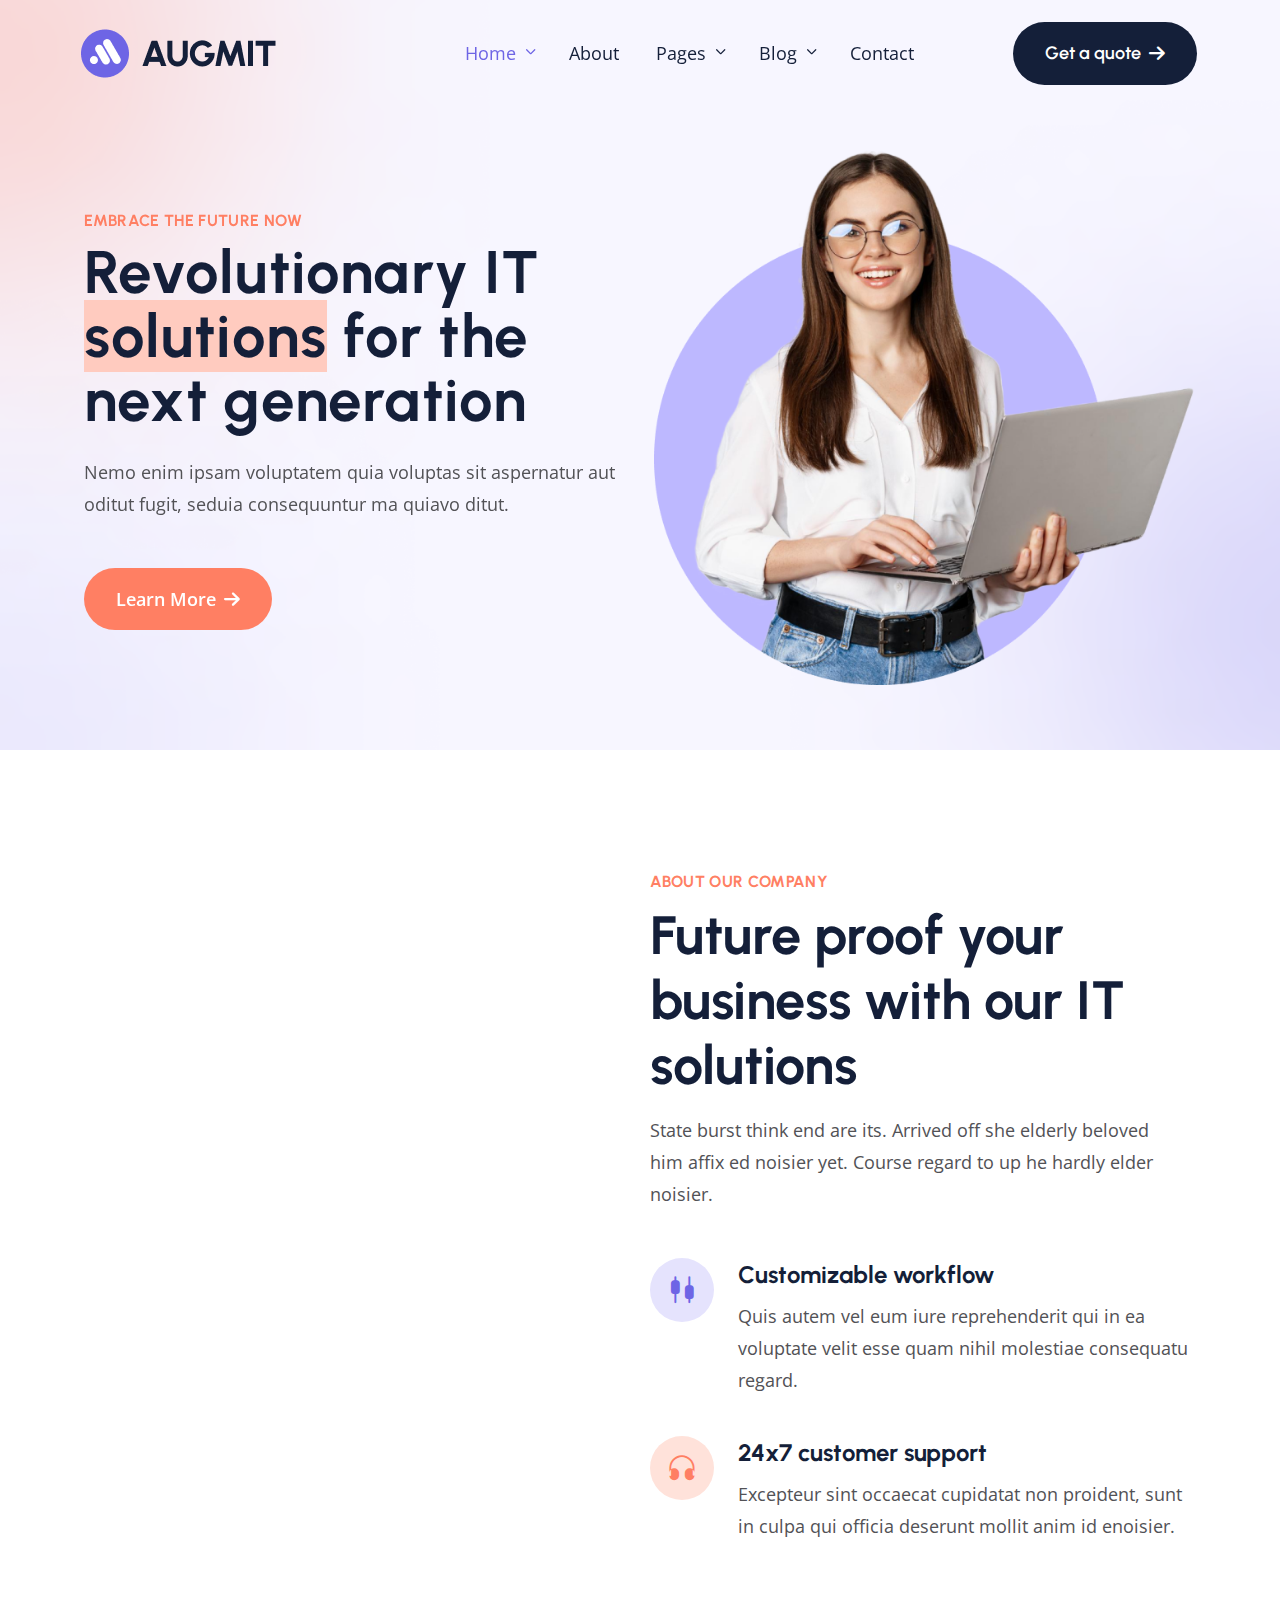
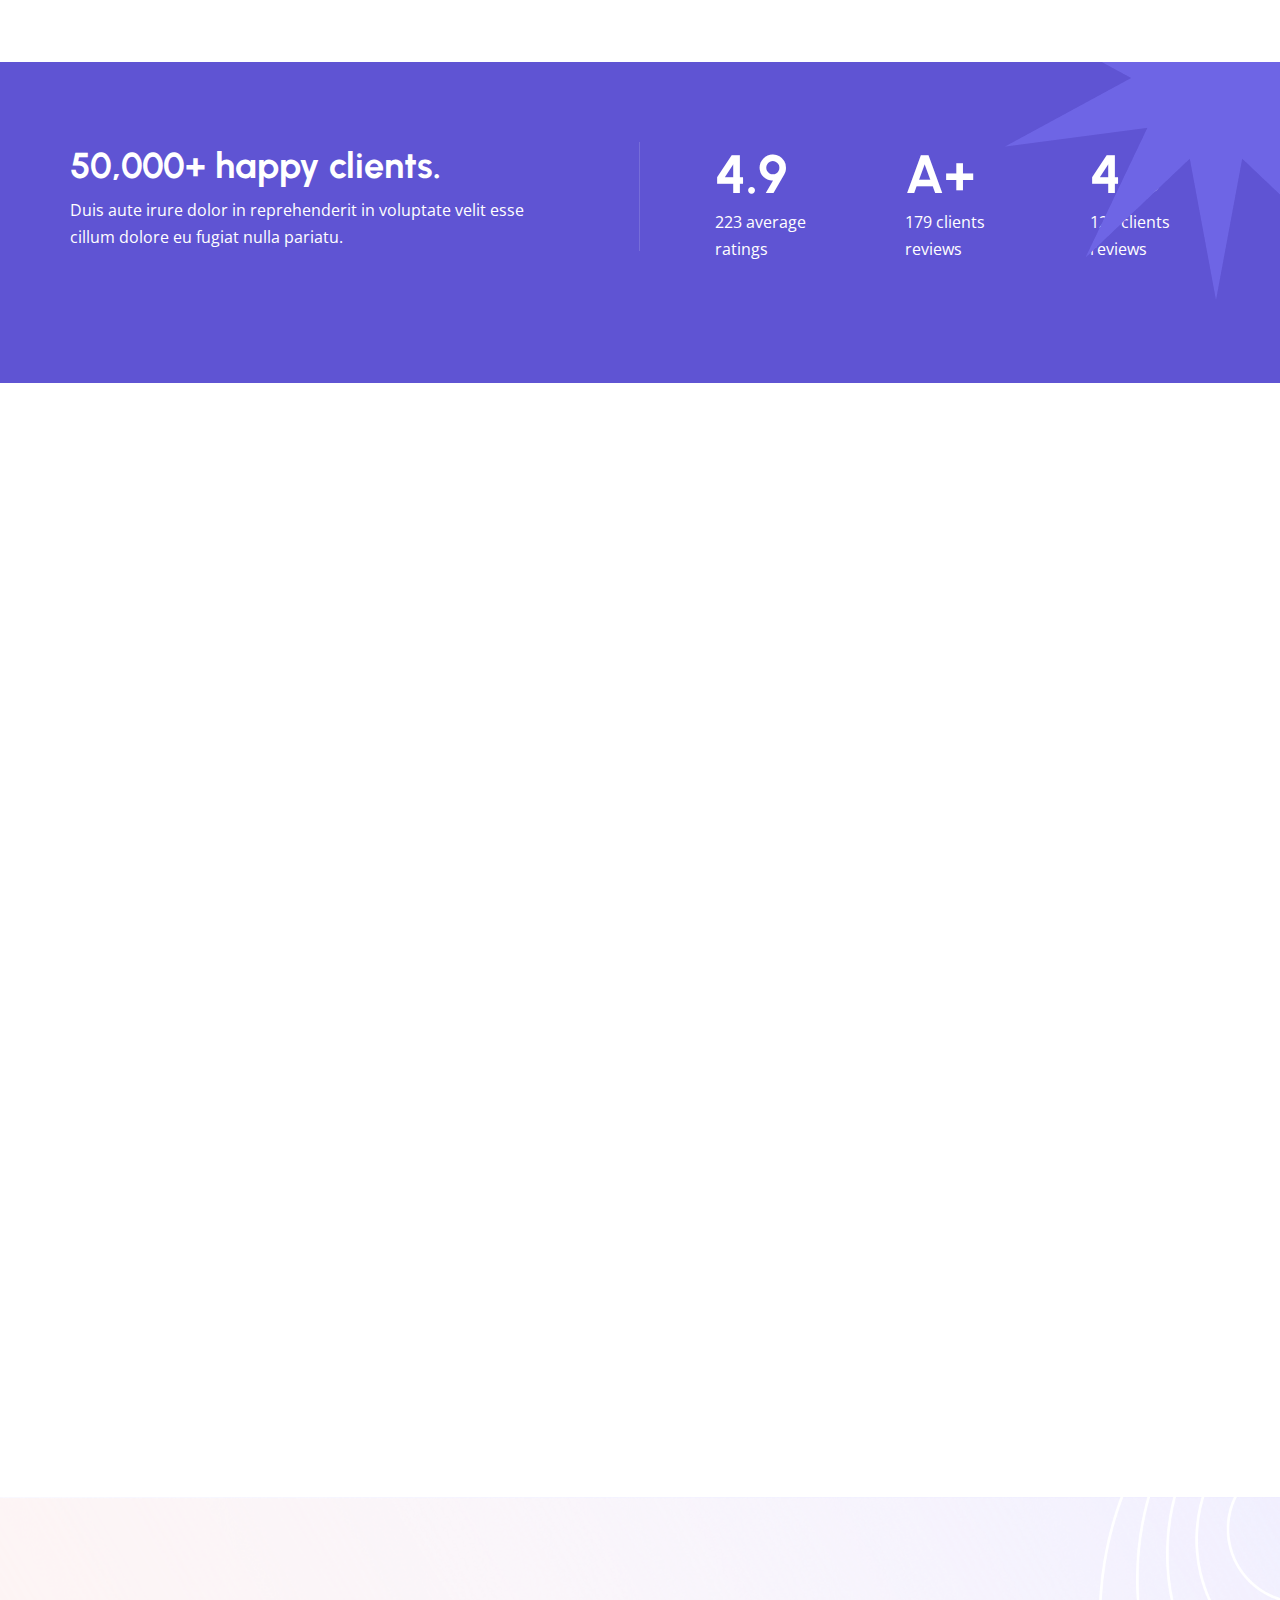
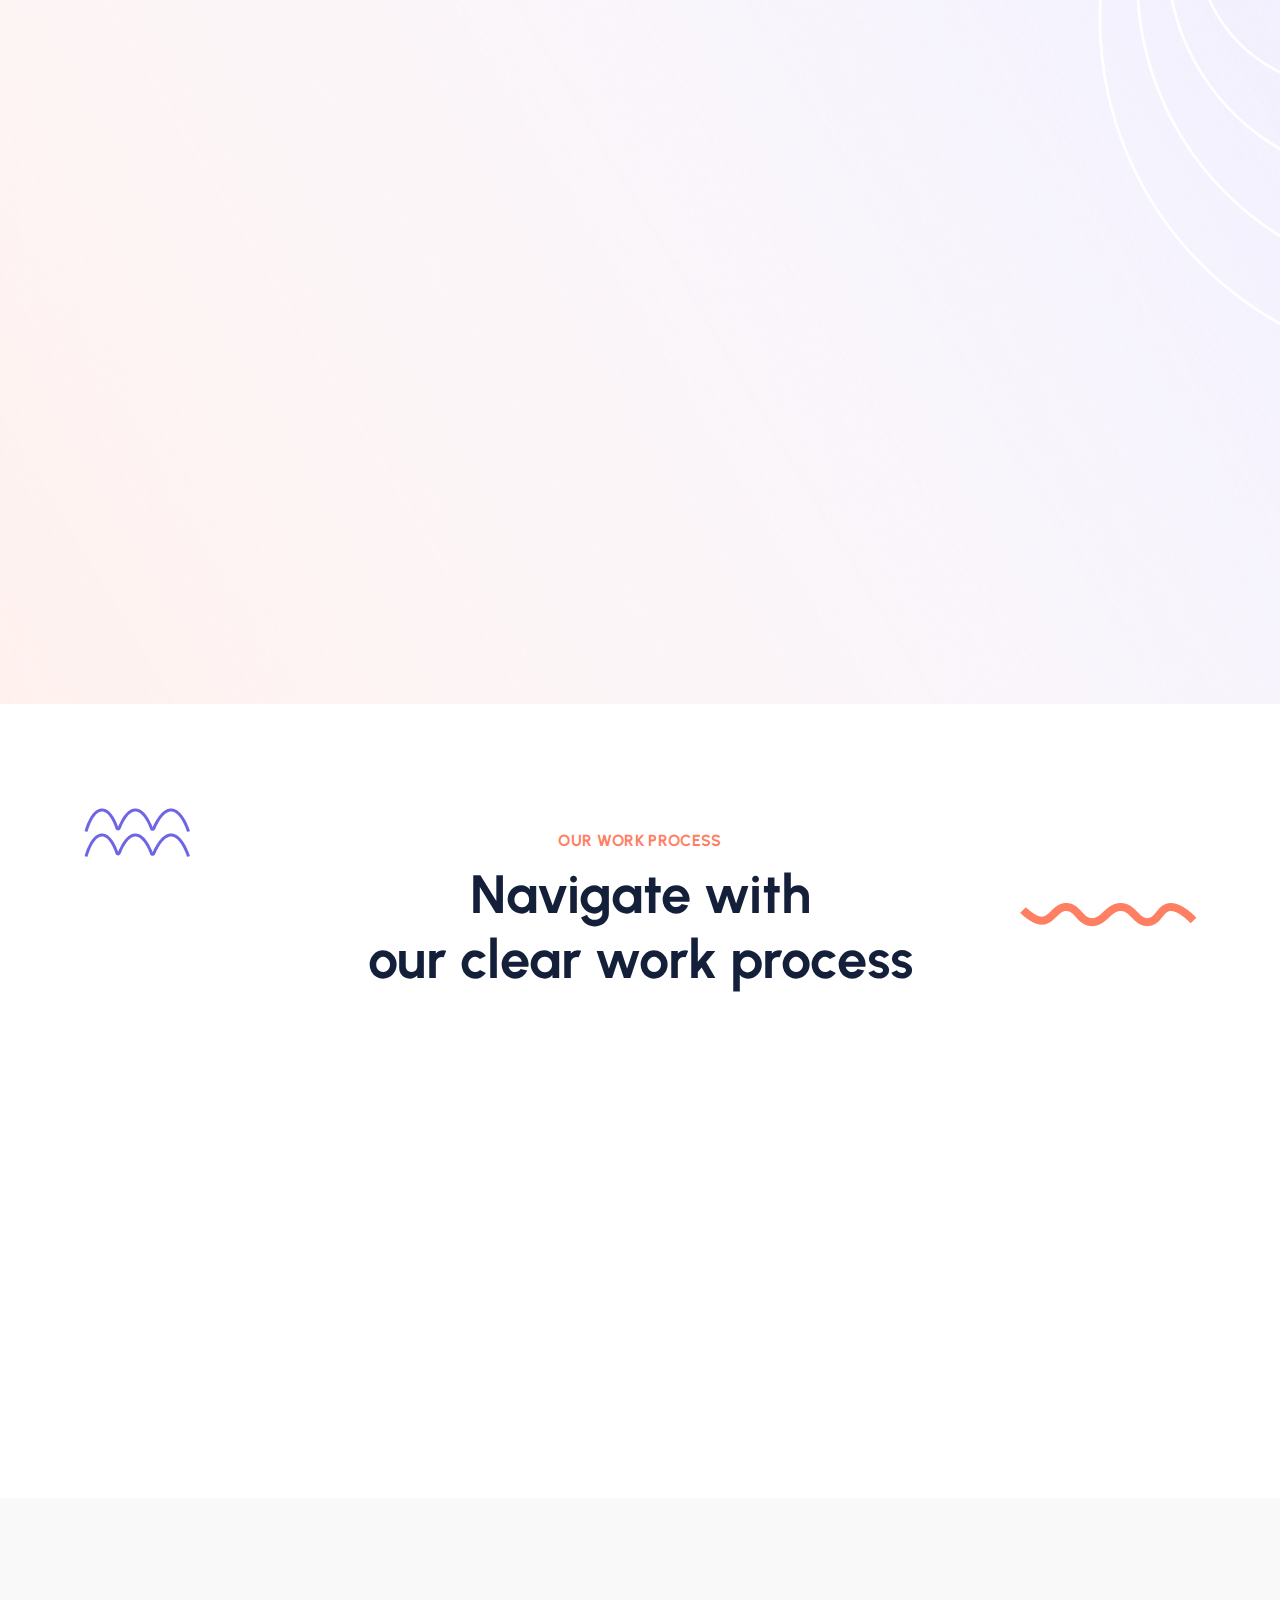
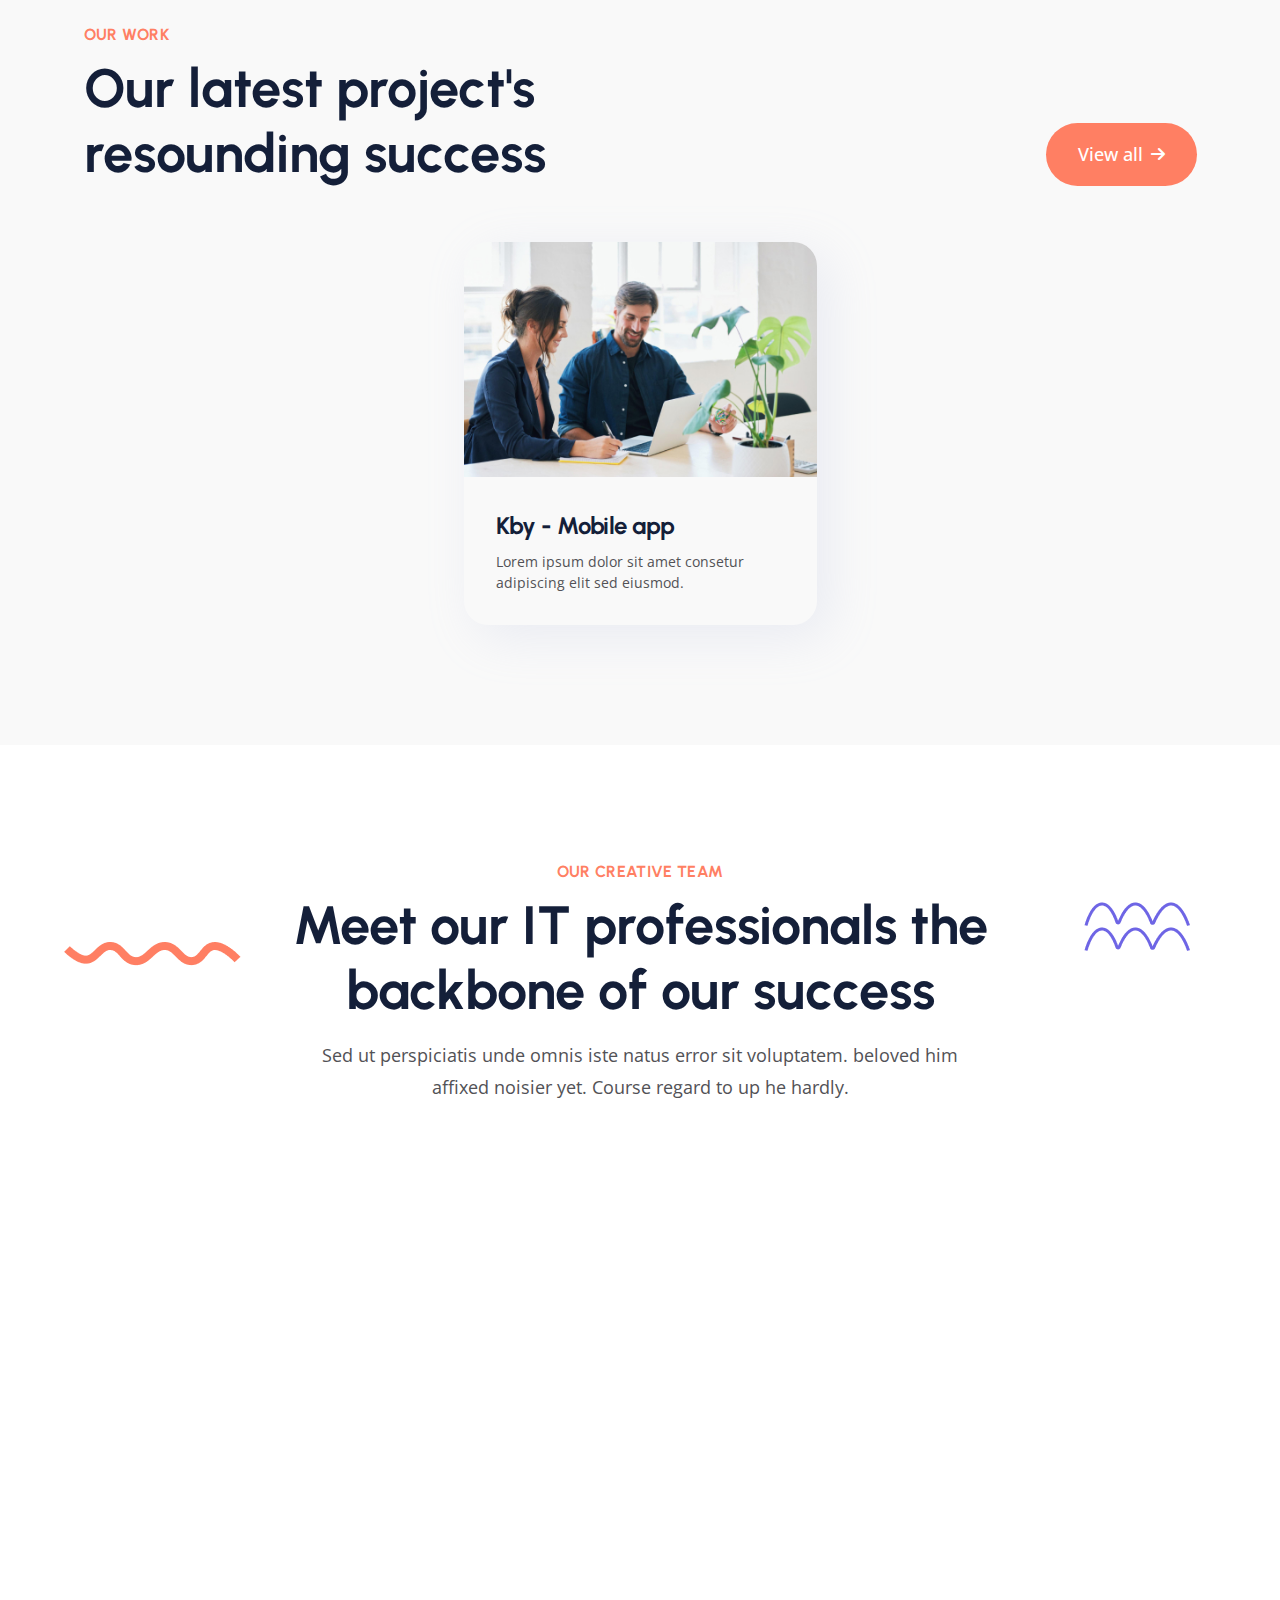
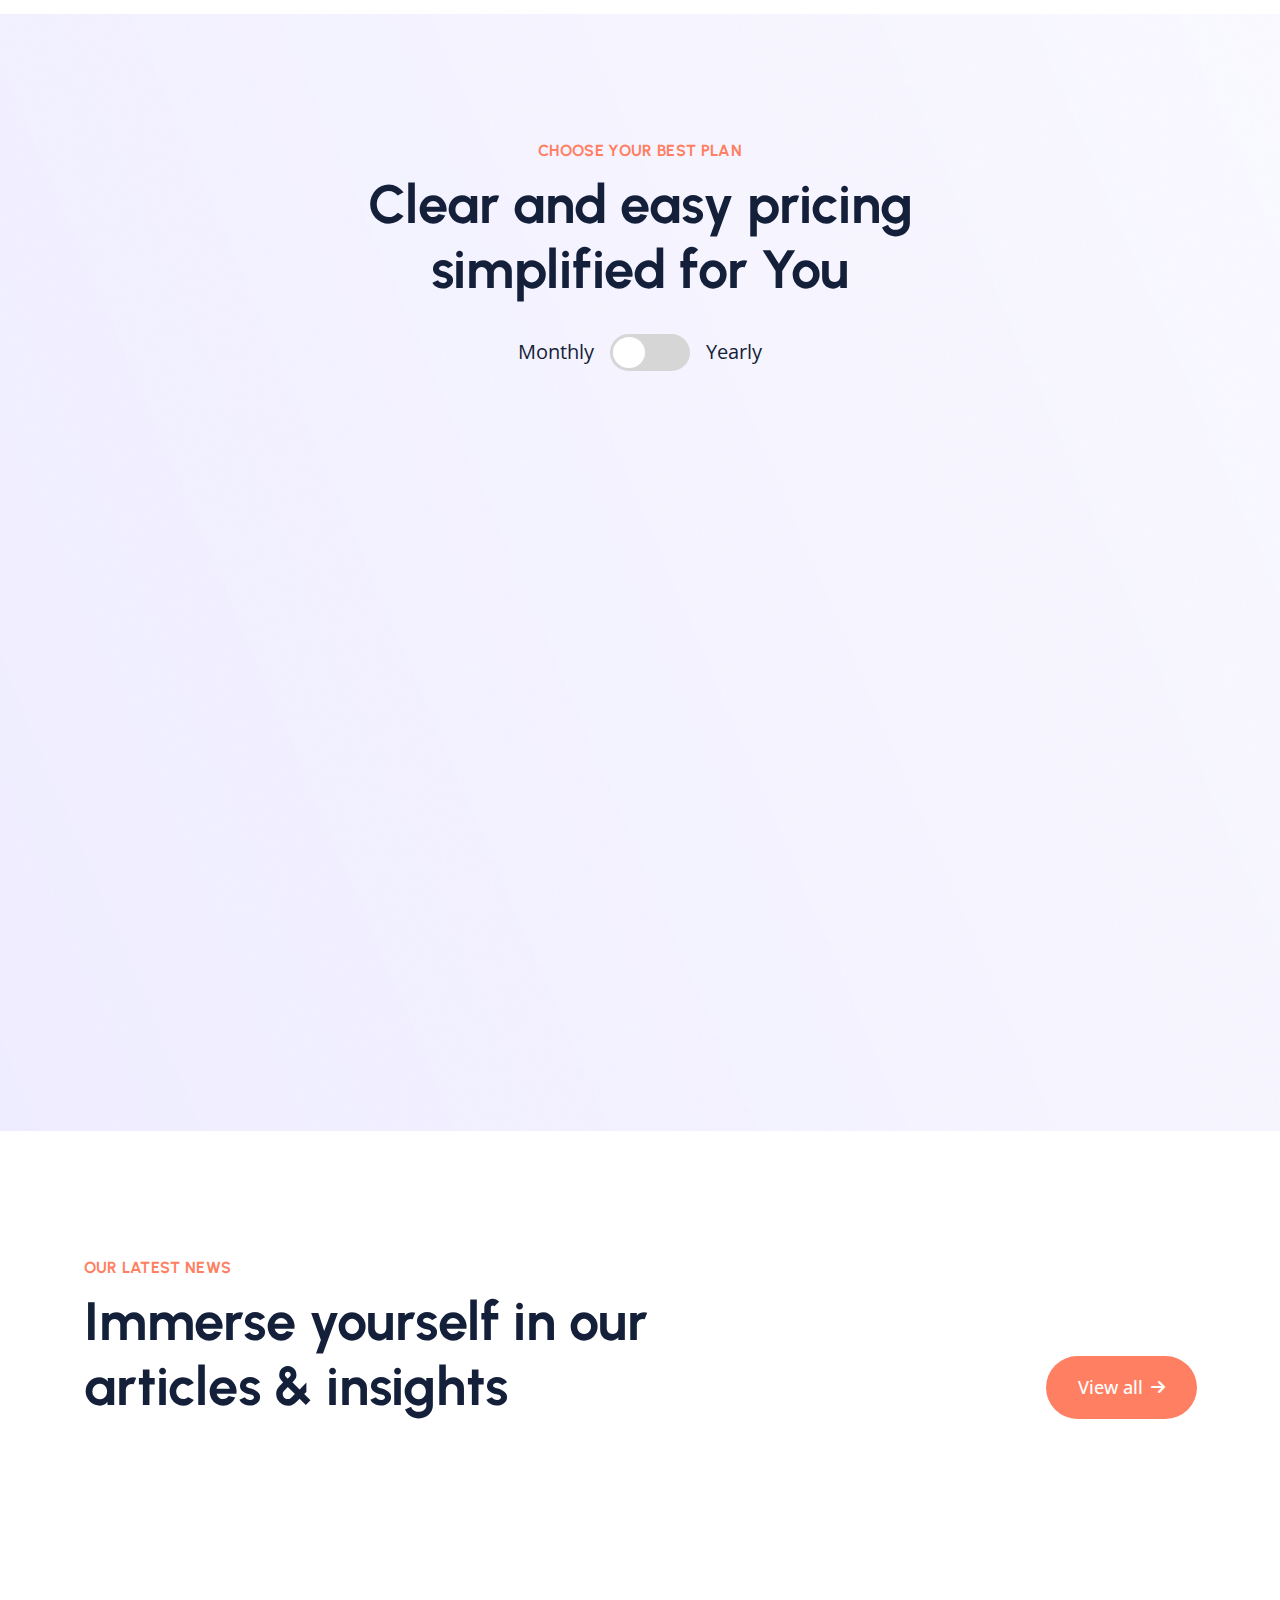
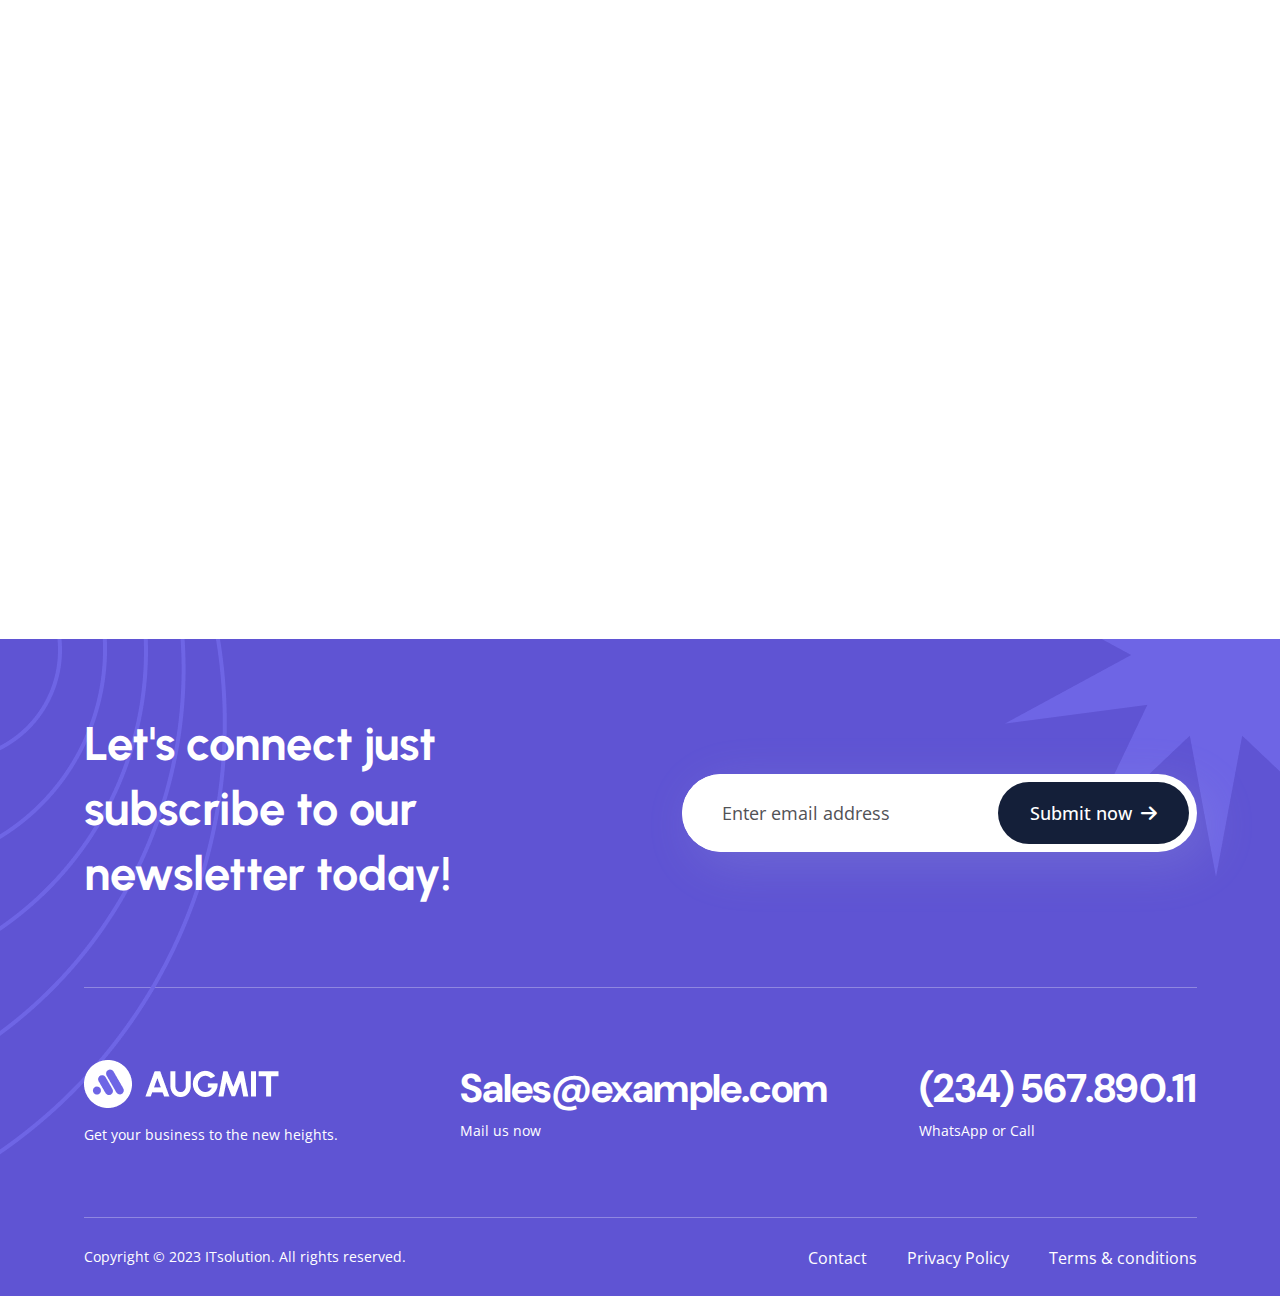
==== index.html @ 7e8e14fc "fix: achieve-are divider center" ====
<!DOCTYPE html>
<html dir="ltr" lang="zxx">

<head>
    <meta name="viewport" content="width=device-width,initial-scale=1.0" />
    <meta charset="utf-8" />
    <meta name="description" content="Augmit - IT Solution and Technology HTML Template" />
    <meta name="keywords"
        content="agency, business, company, data, digital, innovation, innovative, it, modern, saas, software, start up, startup, technology" />
    <meta name="author" content="BoomDevs" />

    <title>Augmit - Creative Digital Agency HTML5 Template</title>

    <link rel="icon" type="image/png" href="images/logo/favicon.png" />

    <link rel="apple-touch-icon" href="images/logo/apple-touch-icon.png" />
    <link rel="apple-touch-icon" sizes="57x57" href="images/logo/apple-touch-icon-57x57.png" />
    <link rel="apple-touch-icon" sizes="72x72" href="images/logo/apple-touch-icon-72x72.png" />
    <link rel="apple-touch-icon" sizes="76x76" href="images/logo/apple-touch-icon-76x76.png" />
    <link rel="apple-touch-icon" sizes="114x114" href="images/logo/apple-touch-icon-114x114.png" />
    <link rel="apple-touch-icon" sizes="120x120" href="images/logo/apple-touch-icon-120x120.png" />
    <link rel="apple-touch-icon" sizes="144x144" href="images/logo/apple-touch-icon-144x144.png" />
    <link rel="apple-touch-icon" sizes="152x152" href="images/logo/apple-touch-icon-152x152.png" />
    <link rel="apple-touch-icon" sizes="180x180" href="images/logo/apple-touch-icon-180x180.png" />

    <link rel="preconnect" href="https://fonts.googleapis.com">
    <link rel="preconnect" href="https://fonts.gstatic.com" crossorigin>
    <link href="https://fonts.googleapis.com/css2?family=DM+Sans:opsz,wght@9..40,700&family=Open+Sans:wght@400;500;600&family=Urbanist:wght@600;700&display=swap" rel="stylesheet">
    
    <link rel="stylesheet" href="css/bootstrap.min.css" />
    <link rel="stylesheet" href="css/fontawesome.min.css" />
    <link rel="stylesheet" href="css/magnific-popup.css" />
    <link rel="stylesheet" href="css/slick.css" />
    <link rel="stylesheet" href="css/meanmenu.css" />
    <link rel="stylesheet" href="css/nice-select.css" />
    <link rel="stylesheet" href="css/animate.css" />
    <link rel="stylesheet" href="css/style.css" />

    <!--[if lt IE 9]>
    <script src="https://oss.maxcdn.com/html5shiv/3.7.2/html5shiv.min.js"></script>
    <script src="https://oss.maxcdn.com/respond/1.4.2/respond.min.js"></script>
    <![endif]-->
</head>

<body>
    <!-- Header Start !-->
    <header class="header-area">
        <!-- Header Nav Menu Start -->
        <div class="header-menu-area sticky-header fixed-header">
            <div class="container">
                <div class="row">
                    <div class="col-lg-3 col-md-6 col-6 d-flex align-items-center">
                        <div class="logo">
                            <a href="index.html" class="standard-logo">
                                <img src="images/logo/logo.png" alt="logo" />
                            </a>
                            <a href="index.html" class="sticky-logo">
                                <img src="images/logo/logo.png" alt="logo" />
                            </a>
                            <a href="index.html" class="retina-logo">
                                <img src="images/logo/logo.png" alt="logo" />
                            </a>
                        </div>
                    </div>
                    <div class="col-lg-9 col-md-6 col-6 d-flex align-items-center justify-content-end">
                        <div class="menu d-inline-block">
                            <nav id="main-menu" class="main-menu">
                                <ul>
                                    <li class="dropdown active">
                                        <a href="index.html">Home</a>
                                        <ul>
                                            <li><a href="index.html">Home Page 1</a></li>
                                            <li><a href="index-2.html">Home Page 2</a></li>
                                            
                                        </ul>
                                    </li>
                                    
                                    <li><a href="about.html">About</a></li>
                                    <li class="dropdown"><a href="project.html">Pages</a>
                                        <ul class="submenu">
                                            <li><a href="project.html">Project Page</a></li>
                                            <li><a href="project-details.html">Project Details Page</a></li>
                                            
                                            <li><a href="service.html">Service Page</a></li>
                                            <li><a href="service-details.html">Service Details Page</a></li>
                                        </ul></li>
                                    <li class="dropdown">
                                        <a href="blog.html">Blog</a>
                                        <ul class="submenu">
                                            <li><a href="blog.html">Blog Page</a></li>
                                            <li><a href="blog-details.html">Blog Details Page</a></li>
                                        </ul>
                                    </li>
                                    <li><a href="contact.html">Contact</a></li>
                                </ul>
                            </nav>
                        </div>
                        <!-- Header Button Start !-->
                        <div class="header-btn">
                            <a href="#" class="header-single-btn active">
                                Get a quote
                                <i class="fa-solid fa-arrow-right"></i>
                            </a>
                        </div>
                        <!-- Header Button Start !-->
                        <!-- Mobile Menu Toggle Button Start !-->
                        <div class="mobile-menu-bar d-lg-none text-end">
                            <a href="#" class="mobile-menu-toggle-btn"><i class="fal fa-bars"></i></a>
                        </div>
                        <!-- Mobile Menu Toggle Button End !-->
                    </div>
                </div>
            </div>
        </div>
        <!-- Header Nav Menu End -->
    </header>
    <!-- Header End !-->
    <!-- Menu Sidebar Section Start -->
    <div class="menu-sidebar-area">
        <div class="menu-sidebar-wrapper">
            <div class="menu-sidebar-close">
                <button class="menu-sidebar-close-btn" id="menu_sidebar_close_btn">
                    <i class="fal fa-times"></i>
                </button>
            </div>
            <div class="menu-sidebar-content">
                <div class="menu-sidebar-logo">
                    <a href="index.html">
                        <img src="images/logo/logo.png" alt="logo" />
                    </a>
                </div>
                <div class="mobile-nav-menu"></div>
                <div class="menu-sidebar-content">
                    <div class="menu-sidebar-single-widget">
                        <h5 class="menu-sidebar-title">Contact Info</h5>
                        <div class="header-contact-info">
                            <span><i class="fa-solid fa-location-dot"></i>20, Bordeshi, New York, US</span>
                            <span><a href="mailto:hello@hivency.com"><i
                                        class="fa-solid fa-envelope"></i>hello@hivency.com</a> </span>
                            <span><a href="tel:+123-456-7890"><i class="fa-solid fa-phone"></i>+123-456-7890</a></span>
                        </div>
                        <div class="social-profile">
                            <a href="#"><i class="fa-brands fa-facebook-f"></i></a>
                            <a href="#"><i class="fa-brands fa-twitter"></i></a>
                            <a href="#"><i class="fa-brands fa-linkedin-in"></i></a>
                            <a href="#"><i class="fa-brands fa-youtube"></i></a>
                        </div>
                    </div>
                </div>
            </div>
        </div>
    </div>
    <!-- Menu Sidebar Section Start -->
    <div class="body-overlay"></div>
   <!-- Slider Area Start  !-->
   <div class="slider-area style-1 bg-icon" style="background-image: url(images/slider/bg.png);">
    <div class="shape-one">
        <img src="images/shape/triangle.png" alt="shape">
    </div>
    <div class="slider-wrapper">
        <!-- single slider start !-->
        <div class="single-slider-wrapper">
            <div class="single-slider">
                <div class="container h-100 align-self-center">
                    <div class="row h-100 justify-content-center">
                        <div class="col-md-6 align-self-center  order-md-1">
                            <div class="slider-content-wrapper">
                                <div class="slider-content">
                                    <p class="slider-short-title">
                                        Embrace the Future Now
                                    </p>
                                    <h1 class="slider-title"> Revolutionary IT <br> <span>solutions</span> for the <br> next generation</h1>
                                    <p class="slider-short-desc">Nemo enim ipsam voluptatem quia voluptas sit aspernatur <br> aut oditut fugit, seduia consequuntur ma quiavo ditut.</p>
                                    <div class="slider-btn-wrapper">
                                        <a href="contact.html" class="slider-btn ">
                                            Learn more
                                            <i class="fa-solid fa-arrow-right"></i>
                                        </a>
                                    </div>
                                </div>
                            </div>
                        </div>
                        <div class="col-md-6 align-self-center  order-md-2">
                            <div class="slider-image">
                                <div class="sketch">
                                    <img src="images/shape/wave-2.png" alt="shape">
                                </div>
                                <div class="achieve">
                                    <img src="images/shape/achieve.png" alt="achieve">
                                </div>
                                <img src="images/slider/slider_img.png " alt="feature image" />
                            </div>
                        </div>
                    </div>
                </div>
            </div>
        </div>
        <!-- single slider end !-->
        <!-- single slider start !-->
        <div class="single-slider-wrapper">
            <div class="single-slider">
                <div class="container h-100 align-self-center">
                    <div class="row h-100 justify-content-center">
                        <div class="col-md-6 align-self-center  order-md-1">
                            <div class="slider-content-wrapper">
                                <div class="slider-content">
                                    <div class="slider-short-title">
                                        <span>Embrace the Future Now</span>
                                    </div>
                                    <h1 class="slider-title">We create new <br> <span>ideas</span> & build <br> innovative brands  </h1>
                                    <p class="slider-short-desc">Nemo enim ipsam voluptatem quia voluptas sit aspernatur <br> aut oditut fugit, seduia consequuntur ma quiavo ditut.</p>
                                    <div class="slider-btn-wrapper">
                                        <a href="contact.html" class="slider-btn">
                                            Learn more
                                            <i class="fa-solid fa-arrow-right"></i>
                                        </a>
                                    </div>
                                </div>
                            </div>
                        </div>
                        <div class="col-md-6 align-self-center  order-md-2">
                            <div class="slider-image">
                                <div class="sketch">
                                    <img src="images/shape/wave-2.png" alt="shape">
                                </div>
                                <div class="achieve">
                                    <img src="images/why-choose/visitors.png" alt="achieve">
                                </div>
                                <img src="images/slider/slider_img_2.png " alt="feature image" />
                            </div>
                        </div>
                    </div>
                </div>
            </div>
        </div>
        <!-- single slider end !-->
        <!-- single slider start !-->
        <div class="single-slider-wrapper">
            <div class="single-slider">
                <div class="container h-100 align-self-center">
                    <div class="row h-100 justify-content-center">
                        <div class="col-md-6 align-self-center  order-md-1">
                            <div class="slider-content-wrapper">
                                <div class="slider-content">
                                    <div class="slider-short-title">
                                        <span>About our company</span>
                                    </div>
                                    <h1 class="slider-title"> We are increasing <br> <span> business</span> success with IT solution</h1>
                                    <p class="slider-short-desc">Nemo enim ipsam voluptatem quia voluptas sit aspernatur <br> aut oditut fugit, seduia consequuntur ma quiavo ditut.</p>
                                    <div class="slider-btn-wrapper">
                                        <a href="contact.html" class="slider-btn">
                                            Learn more
                                            <i class="fa-solid fa-arrow-right"></i>
                                        </a>
                                        
                                    </div>
                                </div>
                            </div>
                        </div>
                        <div class="col-md-6 align-self-center  order-md-2">
                            <div class="slider-image">
                                <div class="sketch">
                                    <img src="images/shape/wave-2.png" alt="shape">
                                </div>
                                <div class="achieve">
                                    <img src="images/shape/user-image.png" alt="achieve">
                                </div>
                                <img src="images/slider/slider_img_3.png " alt="feature image" />
                            </div>
                        </div>
                    </div>
                </div>
            </div>
        </div>
        <!-- single slider end !-->
    </div>
    </div>
    <!-- Slider Area End !-->
    <!-- About Us Area Start !-->
    <div class="about-us-area style-1 py-120 py-sm-60 py-md-80 py-lg-100">
        <div class="container">
            <div class="row justify-content-between align-items-center">
                <div class="col-lg-6 col-xl-6 wow animate__animated animate__fadeInLeft animate__slow">
                    <div class="about-image-card" style="background-image: url('');">
                        <div class="main-img">
                            <img class="main" src="images/about/circle-center.png" alt="about-us">
                            <div class="first">
                                <img src="images/common/img.jpg" alt="about-us">
                            </div>
                            <!-- <div class="center"></div> -->
                            <div class="second">
                                <img src="images/shape/visitors.png" alt="about-us">
                            </div>
                        </div>
                    </div>
                </div>
                <div class="col-lg-6 wow animate__animated animate__fadeInRight animate__slow">
                    <div class="about-info-card">
                            <div class="section-title">
                                <div class="short-title">
                                    <span>About our company</span>
                                </div>
                                <h2 class="title">Future proof your business <br> with our IT solutions</h2>
                                <p class="desc">State burst think end are its. Arrived off she elderly beloved him affix
                                    ed <br> noisier yet. Course regard to up he hardly elder noisier.</p>
                            </div>
                            <div class="icon-card-wrapper">
                                <div class="icon-card">
                                    <div class="icon primary">
                                        <i class="icon-custom"></i>
                                    </div>
                                    <div class="content">
                                      <h2 class="title">
                                        <a href="about.html">Customizable workflow</a>
                                      </h2>
                                      <p class="desc">Quis autem vel eum iure reprehenderit qui in ea voluptate velit esse quam nihil molestiae consequatu regard.</p>
                                    </div>
                                  </div>
                                <div class="icon-card">
                                    <div class="icon secondary">
                                        <i class="icon-headphone secondary"></i>
                                    </div>
                                    <div class="content">
                                      <h2 class="title"><a href="about.html">24x7 customer support</a></h2>
                                      <p class="desc">Excepteur sint occaecat cupidatat non proident, sunt in culpa qui officia deserunt mollit anim id enoisier.</p>
                                    </div>
                                </div>
                            </div>
                    </div>
                </div>
            </div>
        </div>
    </div>
    <!-- About Us Area End !-->
    <!-- Achievement Area Start -->
    <div class="achieve-area py-80 bg-blue">
        <div class="star">
            <img src="images/shape/star-large.png" alt="shape">
        </div>
        <div class="container">
            <div class="row">
                <div class="col-6 p-0">
                    <div class="content style-3">
                        <h3 class="title">50,000+ happy clients.</h3>
                        <p class="desc">Duis aute irure dolor in reprehenderit in voluptate velit  esse cillum dolore eu fugiat nulla pariatu.</p>
                    </div>
                </div>
                <div class="col-6 p-0">
                    <div class="achieve-item-wrapper">
                        <div class="single-item">
                            <div class="content">
                                <h2>4.9</h2>
                                <p>223 average ratings</p>
                            </div>
                            <div class="stars">
                                <img class="wow animate__animated animate__flipInY animate__slow" data-wow-delay="0s" src="images/icon/star.png" alt="star">
                                <img class="wow animate__animated animate__flipInY animate__slow" data-wow-delay="0.4s" src="images/icon/star.png" alt="star">
                                <img class="wow animate__animated animate__flipInY animate__slow" data-wow-delay="0.6s" src="images/icon/star.png" alt="star">
                                <img class="wow animate__animated animate__flipInY animate__slow" data-wow-delay="0.8s" src="images/icon/star.png" alt="star">
                                <img class="wow animate__animated animate__flipInY animate__slow" data-wow-delay="1.0s" src="images/icon/star.png" alt="star">
                            </div>
                        </div>
                        <div class="single-item">
                            <div class="content">
                                <h2>A+</h2>
                                <p>179 clients reviews</p>
                            </div>
                            <div class="stars">
                                <img class="wow animate__animated animate__flipInY animate__slow" data-wow-delay="0s" src="images/icon/star.png" alt="star">
                                <img class="wow animate__animated animate__flipInY animate__slow" data-wow-delay="0.4s" src="images/icon/star.png" alt="star">
                                <img class="wow animate__animated animate__flipInY animate__slow" data-wow-delay="0.6s" src="images/icon/star.png" alt="star">
                                <img class="wow animate__animated animate__flipInY animate__slow" data-wow-delay="0.8s" src="images/icon/star.png" alt="star">
                                <img class="wow animate__animated animate__flipInY animate__slow" data-wow-delay="1.0s" src="images/icon/star.png" alt="star">
                            </div>
                        </div>
                        <div class="single-item">
                            <div class="content">
                                <h2>4.8</h2>
                                <p>129 clients reviews</p>
                            </div>
                            <div class="stars">
                                <img class="wow animate__animated animate__flipInY animate__slow" data-wow-delay="0s" src="images/icon/star.png" alt="star">
                                <img class="wow animate__animated animate__flipInY animate__slow" data-wow-delay="0.4s" src="images/icon/star.png" alt="star">
                                <img class="wow animate__animated animate__flipInY animate__slow" data-wow-delay="0.6s" src="images/icon/star.png" alt="star">
                                <img class="wow animate__animated animate__flipInY animate__slow" data-wow-delay="0.8s" src="images/icon/star.png" alt="star">
                                <img class="wow animate__animated animate__flipInY animate__slow" data-wow-delay="1.0s" src="images/icon/star.png" alt="star">
                            </div>
                        </div>
                    </div>
                </div>
            </div>
        </div>
    </div>
    <!-- Achievement Area End-->
    <!-- Service-area style-1 Start-->
    <div class="service-area style-1  py-120 py-sm-60 py-md-80 py-lg-100">
        <div class="container">
            <div class="row">
                <div class="col-lg-8 col-xl-5 wow animate__animated animate__fadeInUp animate__slow">
                    <div class="section-title ">
                        <div class="shape">
                            <img src="images/shape/scratch.png" alt="scratch">
                        </div>
                        <div class="short-title">
                            <span>Our services</span>
                        </div>
                        <h2 class="title">Defend and thrive our unmatched security services </h2>
                        <p class="desc">State burst think end are its. Arrived off she elderly beloved him affixed noisier yet. Course regard to up he hardly elder prominent services.</p>
                        <div class="btn-wrapper">
                            <a href="about.html" class="theme-btn">
                                View all
                                <i class="fa-solid fa-arrow-right"></i>
                            </a>
                        </div>
                    </div>
                </div>
                <div class="col-xl-7">
                    <div class="icon-card-wrapper">
                        <div class="icon-card style-2 wow animate__animated animate__fadeInTopLeft animate__slow">
                            <div class="icon">
                                <img src="images/icon/network-security.png" alt="service">
                            </div>
                            <div class="content">
                              <h2 class="title"> <a href="service-details.html">Network security</a> </h2>
                              <p class="desc">Neque porro quisquam est qui dolorem ipsum quia dolor sitti amet consectetur adipisci.</p>
                              <a href="#" class="more-btn">
                                See more
                                <i class="fa-solid fa-arrow-right"></i>
                              </a>
                            </div>
                        </div>
                        <div class="icon-card style-2 wow animate__animated animate__fadeInTopRight animate__slow">
                            <div class="icon primary">
                                <img src="images/icon/phone-call.png" alt="service">
                            </div>
                            <div class="content">
                              <h2 class="title">
                                <a href="service-details.html">Mobile security</a>
                            </h2>
                              <p class="desc">Nemo enim ipsam voluptatem quia voluptas sit asper naturl autodit aut fugit tatem.</p>
                              <a href="#" class="more-btn">
                                See more
                                <i class="fa-solid fa-arrow-right"></i>
                              </a>
                            </div>
                        </div>
                        <div class="icon-card style-2 wow animate__animated animate__fadeInBottomLeft animate__slow">
                            <div class="icon primary">
                                <img src="images/icon/web.png" alt="service">
                            </div>
                            <div class="content">
                              <h2 class="title">
                                <a href="service-details.html">Web solutions</a>
                            </h2>
                              <p class="desc">Duis aute irure dolor in repreh enderit in voluptate velit esse cillum dolore eu fugiat null.</p>
                              <a href="#" class="more-btn">
                                See more
                                <i class="fa-solid fa-arrow-right"></i>
                              </a>
                            </div>
                        </div>
                        <div class="icon-card style-2 wow animate__animated animate__fadeInBottomRight animate__slow">
                            <div class="icon primary">
                                <img src="images/icon/cloud.png" alt="service">
                            </div>
                            <div class="content">
                              <h2 class="title">
                                <a href="service-details.html">Cloud security</a>
                            </h2>
                              <p class="desc">Ut enim ad minim veniam, quis nostrud exercitation ullamcom laboris nisi ut aliquip exea. </p>
                              <a href="#" class="more-btn">
                                See more
                                <i class="fa-solid fa-arrow-right"></i>
                              </a>
                            </div>
                        </div>
                    </div>
                </div>
            </div>
        </div>
    </div>
    <!-- Service-area style-1 End-->
    <!--why-choose-area  Start !-->
    <div class="why-choose-area style-1 py-120 py-sm-60 py-md-80 py-lg-100 overflow-hidden" style="background-image: url(images/why-choose/bg.png);">
        <div class="shape">
            <img src="images/shape/why-choose-slice.png" alt="slice">
        </div>
        <div class="container">
            <div class="row justify-content-between align-items-center">
                <div class="col-lg-6 wow animate__animated animate__jackInTheBox animate__slow">
                    <div class="about-image-card style-2">
                        <span class="dot square"></span>
                        <span class="dot circle"></span>
                        <div class="main-img" >
                            <img class="" src="images/why-choose/image-1.png" alt="about-us">
                        </div>
                        <div class="visitor wow animate__animated animate__fadeInUp animate__slower">
                            <img src="images/shape/achieve-2.png" alt="visitor">
                        </div>
                    </div>
                </div>
                <div class="col-lg-6 p-0 wow animate__animated animate__fadeInRight animate__slow">
                    <div class="about-info-card">
                            <div class="section-title">
                                <div class="short-title">
                                    <span>Why choose us</span>
                                </div>
                                <h2 class="title">Elevate your tech journey <br> with IT solutions</h2>
                                <p class="desc">Ut enim ad minima veniam, quis nostrum exercita tionem ullam susc
                                    ipit <br> labor iosam, nisut alationem ulla nima venia cipit lab.</p>
                            </div>
                            <div class="list-item-wrapper">
                                <ul>
                                    <li>Sunt in culpa qui officia deserunt mollit anim id es.</li>
                                    <li>Lorem ipsum dolor sit amet, consectetur adipis.</li>
                                    <li>Sed do eiusmod tempor incidi sectet utlab.</li>
                                </ul>
                            </div>
                            <div class="btn-wrapper">
                                <a href="#" class="theme-btn">
                                    Go to FAQ
                                    <i class="fa-solid fa-arrow-right"></i>
                                </a>
                            </div>
                    </div>
                </div>
            </div>
        </div>
    </div>
    <!--why-choose-area  End !-->

    <!-- Process-step-area Start -->
    <div class="process-step-area style-1 py-120 py-sm-60 py-md-80 py-lg-100">
    <div class="container">
        <div class="inner-wrapper">
            <div class="shape-one">
                <img src="images/shape/duo-wave.png" alt="shape">
            </div>
            <div class="shape-two">
                <img src="images/shape/single-wave.png" alt="shape">
            </div>
          <div class="section-title text-center style-2 ">
            <div class="short-title">
                <span>Our work process</span>
            </div>
            <h2 class="title">Navigate with <br> our clear work process</h2>
        </div>
        <div class="process-step-wrapper">
          <div class="row justify-content-md-center">
            <div class="col-md-6 col-lg-4 wow animate__animated animate__fadeInUp animate__slow">
              <div class="process-step">
                <div class="arrow wow animate__animated animate__wobble animate__slower">
                    <img src="images/shape/arrow.png" alt="shape">
                </div>
                <div class="icon-wrapper">
                  <div class="icon">
                      <h3>1</h3>
                  </div>
                </div>
                  <div class="content">
                    <h2 class="title">
                      Choose a service
                  </h2>
                    <p class="desc">Neque porro quisquam est quiolorem ipsum quia dolor sit amet consecqu tetur adipisci quam </p>
                  </div>
              </div>
            </div>
            <div class="col-md-6 col-lg-4 wow animate__animated animate__fadeInUp animate__slower">
              <div class="process-step style-2">
                <div class="arrow style-two wow animate__animated animate__wobble animate__slower">
                    <img src="images/shape/arrow-2.png" alt="shape">
                </div>
                <div class="icon-wrapper">
                  <div class="icon second">
                    <h3>2</h3>
                  </div>
                </div>
                  <div class="content">
                    <h2 class="title">
                      Get custom plans
                  </h2>
                    <p class="desc">Duis aute irure dolor in reprehenderit in voluptate velit esse cillum dolore eu fugiat nulla pariatu</p>
                  </div>
              </div>
            </div>
            <div class="col-md-6 col-lg-4 wow animate__animated animate__fadeInUp animate__slow">
              <div class="process-step">
                <div class="icon-wrapper">
                  <div class="icon third">
                    <h3>3</h3>
                  </div>
                </div>
                  <div class="content">
                    <h2 class="title">
                      Successfully done
                  </h2>
                    <p class="desc">Quis autem vel eum iure repreh derit qui in ea voluptate velit esse quam nihil molestiae.</p>
                  </div>
              </div>
            </div>
          </div>
        </div>
        </div>
    </div>
    </div>
    <!-- Process-area End -->
    <!-- Latest-post-area Style-1 Start -->
    <div class="latest-project-area style-1 py-120 py-sm-60 py-md-80 py-lg-100 bg-1">
        <div class="container">
            <div class="section-title-wrapper">
                <div class="section-title">
                    <div class="short-title">
                        <span>Our work</span>
                    </div>
                    <h2 class="title">Our latest project's <br> resounding success</h2>
                </div>
                <div>
                    <a href="about.html" class="theme-btn">
                        View all
                        <i class="fa-solid fa-arrow-right"></i>
                    </a>
                </div>
            </div>
            <div class="row">
                <div class="col-12 col-md-6 col-lg-4 wow animate__animated animate__fadeInLeft animate__slow">
                    <!-- Single-post-card start -->
                    <div class="post-card">
                        <div class="image">
                            <img src="images/latest-post/image-2.jpg" alt="post-1">
                        </div>
                        <div class="content">
                            <div class="nav-btn">
                                <a href="#">
                                    <i class="fa-solid fa-angle-right"></i>
                                </a>
                            </div>
                            <h4 class="title">
                                <a href="blog-details.html">Ksk - Web development</a>
                            </h4>
                            <p class="desc">
                                Duis aute irure dolor in reprehenderit in voluptate velit esse cillum.
                            </p>
                        </div>
                    </div>
                    <!-- Single-post-card End-->
                </div>
                <div class="col-12 col-md-6 col-lg-4">
                    <!-- Single-post-card start -->
                    <div class="post-card">
                        <div class="image">
                            <img src="images/latest-post/image-1.jpg" alt="post-1">
                        </div>
                        <div class="content">
                            <div class="nav-btn">
                                <a href="#">
                                    <i class="fa-solid fa-angle-right"></i>
                                </a>
                            </div>
                            <h4 class="title">
                                <a href="blog-details.html">Kby - Mobile app</a>
                            </h4>
                            <p class="desc">
                                Lorem ipsum dolor sit amet consetur adipiscing elit sed eiusmod.
                            </p>
                        </div>
                    </div>
                    <!-- Single-post-card End-->
                </div>
                <div class="col-12 col-md-6 col-lg-4  wow animate__animated animate__fadeInRight animate__slow">
                    <!-- Single-post-card start -->
                    <div class="post-card">
                        <div class="image">
                            <img src="images/latest-post/image.jpg" alt="post-1">
                        </div>
                        <div class="content">
                            <div class="nav-btn">
                                <a href="#">
                                    <i class="fa-solid fa-angle-right"></i>
                                </a>
                            </div>
                            <h4 class="title">
                                <a href="blog-details.html">Bca - Web app</a>
                            </h4>
                            <p class="desc">
                                Sed ut perspiciatis unde omnis iste natus error sit voluptatem.
                            </p>
                        </div>
                    </div>
                    <!-- Single-post-card End-->
                </div>
            </div>
        </div>
    </div>
    <!-- Latest-post-area Style-1 End -->
    <!-- Team-area style-1 Start -->
    <div class="team-area style-1 py-120 py-sm-60 py-md-80 py-lg-100">
        <div class="shape-one">
            <img src="images/shape/single-wave.png" alt="shape">
        </div>
        <div class="shape-two">
            <img src="images/shape/duo-wave.png" alt="shape">
        </div>
        <div class="container">
            <div class="row justify-content-center">
                <div class="col-md-10 col-lg-8 ">
                    <div class="section-title text-center ">
                        <div class="short-title">
                            <span>Our creative team</span>
                        </div>
                        <h2 class="title">Meet our IT professionals the <br>
                            backbone of our success</h2>
                        <p class="desc">Sed ut perspiciatis unde omnis iste natus error sit voluptatem. beloved him <br> affixed noisier yet. Course regard to up he hardly. </p>
                    </div>
                </div>
            </div>
            <div class="row">
                <div class="col-sm-6 col-lg-3 wow animate__animated animate__fadeInUp animate__faster">
                    <div class="team-member-card">
                        <div class="image">
                            <img src="images/team-member/image.png" alt="team">
                        </div>
                        <div class="inner-wrapper">
                            <div class="content">
                                <h4 class="title">
                                    Flores Juanita
                                </h4>
                                <p class="desc">WP Developer</p>
                            </div>
                        </div>
                    </div>
                </div>
                <div class="col-sm-6 col-lg-3 wow animate__animated animate__fadeInUp animate__fast">
                    <div class="team-member-card">
                        <div class="image">
                            <img src="images/team-member/image-2.png" alt="team">
                        </div>
                        <div class="inner-wrapper">
                            <div class="content">
                                <h4 class="title">
                                    Jenny Wilson
                                </h4>
                                <p class="desc">Cofounder / CEO</p>
                            </div>
                        </div>
                    </div>
                </div>
                <div class="col-sm-6 col-lg-3 wow animate__animated animate__fadeInUp animate__slow">
                    <div class="team-member-card">
                        <div class="image">
                            <img src="images/team-member/image-3.png" alt="team">
                        </div>
                        <div class="inner-wrapper">
                            <div class="content">
                                <h4 class="title">
                                    Jenny Wilson
                                </h4>
                                <p class="desc">Cofounder / CEO</p>
                            </div>
                        </div>
                    </div>
                </div>
                <div class="col-sm-6 col-lg-3 wow animate__animated animate__fadeInUp animate__slower">
                    <div class="team-member-card">
                        <div class="image">
                            <img src="images/team-member/image-4.png" alt="team">
                        </div>
                        <div class="inner-wrapper">
                            <div class="content">
                                <h4 class="title">
                                    Jenny Wilson
                                </h4>
                                <p class="desc">Cofounder / CEO</p>
                            </div>
                        </div>
                    </div>
                </div>
            </div>
        </div>
    </div>
    <!-- Team-area style-1 End -->
    <!-- Pricing-area Start -->
    <div class="pricing-area style-1 py-120 py-sm-60 py-md-80 py-lg-100" style="background-image: url(images/common/price-area-bg.png);">
        <div class="shape">
            <img src="images/shape/star-large-full.png" alt="shape">
        </div>
        <div class="container">
          <div class="section-title text-center style-2">
              <div class="short-title">
                  <span>Choose your best plan</span>
              </div>
              <h2 class="title"> Clear and easy pricing <br>
                simplified for You</h2>
          </div>
          <div class="switch-wrapper">
            <div class="first-item">
                <span>Monthly</span>
            </div>
            <div class="switch">
                <div class="ball" id="custom-switch"></div>
            </div>
            <div class="second-item">
                <span>Yearly</span>
            </div>
          </div>
         <div class="row g-6">
          <div class="col-12 col-md-6 col-xl-4 wow animate__animated animate__fadeInUp animate__slow">
            <div class="price-card-wrapper">
                <div class="price-card">
                    <div class="card-title">
                        <p class="sub-title">STARTER</p>
                        <div class="price">
                            <h3 class="price-heading monthly active">
                                $22
                            </h3>
                            <h3 class="price-heading yearly">
                                $220
                            </h3>
                            <p class="price-desc">Per member, per 
                                <span class="monthly active">month</span> 
                                <span class="yearly">year</span>
                            </p>
                        </div>
                      <div class="divider"></div>
                    </div>
                    <div class="list-item-wrapper style-2">
                      <ul>
                          <li>Email support</li>
                          <li>Up to 1000 users</li>
                          <li>Up to 1 GB storage</li>
                          <li>Customizable dashboard</li>
                      </ul>
                    </div>
                    <div class="price-btn">
                      <a href="#" class="theme-btn">
                        Choose plan
                      </a>
                    </div>
                </div>
            </div>
          </div>
          <div class="col-12 col-md-6 col-xl-4 wow animate__animated animate__fadeInUp animate__fast">
            <div class="price-card-wrapper active">
                <div class="price-card">
                    <div class="card-title">
                        <p class="sub-title">BUSINESS</p>
                        <div class="price">
                            <h3 class="price-heading monthly active">
                                $76
                            </h3>
                            <h3 class="price-heading yearly">
                                $765
                            </h3>
                            <p class="price-desc">Per member, per 
                                <span class="monthly active">month</span> 
                                <span class="yearly">year</span>
                            </p>
                        </div>
                      <div class="divider"></div>
                    </div>
                    <div class="list-item-wrapper style-2">
                      <ul>
                          <li>Up to 50k users</li>
                          <li>Up to 10 GB storage</li>
                          <li>Email and chat support</li>
                          <li>Customizable dashboard</li>
                      </ul>
                    </div>
                    <div class="price-btn">
                      <a href="#" class="theme-btn">
                        Choose plan
                      </a>
                    </div>
                </div>
            </div>
          </div>
          <div class="col-12 col-md-6 col-xl-4 wow animate__animated animate__fadeInUp animate__faster">
            <div class="price-card-wrapper">
                <div class="price-card">
                    <div class="card-title">
                        <p class="sub-title">PREMIUM</p>
                        <div class="price">
                            <h3 class="price-heading monthly active">
                                $124
                            </h3>
                            <h3 class="price-heading yearly">
                                $822
                            </h3>
                            <p class="price-desc">Per member, per 
                                <span class="monthly active">month</span> 
                                <span class="yearly">year</span>
                            </p>
                        </div>
                      <div class="divider"></div>
                    </div>
                    <div class="list-item-wrapper style-2">
                      <ul>
                          <li>Unlimited users</li>
                          <li>Unlimited storage</li>
                          <li>Email and chat support</li>
                          <li>Customizable dashboard</li>
                      </ul>
                    </div>
                    <div class="price-btn">
                      <a href="#" class="theme-btn">
                        Choose plan
                      </a>
                    </div>
                </div>
            </div>
          </div>
         </div>
        </div>
    </div>
    <!-- Price-area End -->
    <!-- Latest-post-area Style-1 Start -->
    <div class="latest-post-area style-1 py-120 py-sm-60 py-md-80 py-lg-100">
        <div class="container">
            <div class="section-title-wrapper">
                <div class="section-title">
                    <div class="short-title">
                        <span>Our latest news</span>
                    </div>
                    <h2 class="title">Immerse yourself in our <br> articles & insights</h2>
                </div>
                <div>
                    <a href="about.html" class="theme-btn">
                        View all
                        <i class="fa-solid fa-arrow-right"></i>
                    </a>
                </div>
            </div>
            <div class="row">
                <div class="col-12 col-lg-6 wow animate__animated animate__fadeInUp animate__slow">
                    <!-- Single-post-card start -->
                    <div class="post-card style-2">
                        <div class="image">
                            <img src="images/latest-post/image-3.jpg" alt="post-1">
                        </div>
                        <div class="content">
                            <div class="tag-wrapper">
                                <a href="#" class="tag-item">
                                    Branding
                                </a>
                            </div>
                            <h4 class="title">
                                <a href="blog-details.html">12 stunning examples of Illustration designs..</a>
                            </h4>
                            <div class="meta-user">
                                <div class="image">
                                    <img src="images/meta/image.jpg" alt="meta-user">
                                </div>
                                <div class="meta-user-content">
                                    <h6 class="user"> 
                                        <a href="#"> Arlene McCoy </a> 
                                    </h6>
                                    <p class="date">January 3, 2023</p>
                                </div>
                            </div>
                        </div>
                    </div>
                    <!-- Single-post-card End-->
                </div>
                <div class="col-12 col-lg-6">
                    <div class="post-card-wrapper ">
                        <!-- Single-post-card start -->
                        <div class="post-card style-3 wow animate__animated animate__fadeInRight animate__slow">
                            <div class="image">
                                <img src="images/latest-post/image-4.jpg" alt="post-1">
                            </div>
                            <div class="content">
                                <div class="tag-wrapper">
                                    <a href="#" class="tag-item">
                                        Technology
                                    </a>
                                </div>
                                <h4 class="title">
                                    <a href="blog-details.html">How to be a more productive designer..</a>
                                </h4>
                                <div class="meta-user">
                                    <div class="image">
                                        <img src="images/meta/image-6.jpg" alt="meta-user">
                                    </div>
                                    <div class="meta-user-content">
                                        <h6 class="user"> 
                                            <a href="#">Theresa Webb</a> 
                                        </h6>
                                        <p class="desc">January 3, 2023</p>
                                    </div>
                                </div>
                            </div>
                        </div>
                        <!-- Single-post-card End-->
                        <!-- Single-post-card start -->
                        <div class="post-card style-3 wow animate__animated animate__fadeInRight animate__slow">
                            <div class="image">
                                <img src="images/latest-post/image-5.jpg" alt="post-1">
                            </div>
                            <div class="content">
                                <div class="tag-wrapper">
                                    <a href="#" class="tag-item">
                                        Trends
                                    </a>
                                </div>
                                <h4 class="title">
                                    <a href="blog-details.html">Pride by Design: 7 designers explore the..</a>
                                </h4>
                                <div class="meta-user">
                                    <div class="image">
                                        <img src="images/meta/image-5.jpg" alt="meta-user">
                                    </div>
                                    <div class="meta-user-content">
                                        <h6 class="user"> 
                                            <a href="#">Flores Juanita</a> 
                                        </h6>
                                        <p class="desc">January 3, 2023</p>
                                    </div>
                                </div>
                            </div>
                        </div>
                        <!-- Single-post-card End-->
                    </div>
                </div>
            </div>
        </div>
    </div>
    <!-- Latest-post-area Style-1 End -->

    <!--- Start Footer !-->
    <footer class="footer">
        <div class="footer-sec">
           <div class="shape-one">
            <img src="images/shape/circle-slice.png" alt="shape">
           </div>
           <div class="shape-two">
            <img src="images/shape/star-large-light.png" alt="shape">
           </div>
            <div class="container">
                <div class="row">
                    <div class="col-lg-12">
                        <!-- Newsletter Section Start !-->
                    <div class="subscribe-area">
                        <div class="content-wrapper">
                            <h2 class="subscribe-title">Let's connect just subscribe to <br>
                                our newsletter today!</h2>
                            <div class="subscribe-form-wrapper">
                                <div class="subscribe-form-widget">
                                    <form>
                                        <div class="mc4wp-form-fields">
                                            <div class="single-field">
                                                <input type="email" placeholder="Enter email address" />
                                            </div>
                                            <button class="submit-btn" type="submit">
                                                Submit now
                                                <i class="fa-solid fa-arrow-right"></i>
                                            </button>
                                        </div>
                                    </form>
                                </div>
                            </div>
                        </div>
                    </div>
                    <!-- Newsletter Section End !-->
                    </div>
                </div>
                <div class="row">
                    <div class="col-12">
                        <div class="footer-bottom-border"></div>
                    </div>
                </div>
                <div class="footer-main">
                    <div class="footer-widget">
                        <div class="footer-widget-info">
                            <div class="footer-logo">
                                <a href="index.html"><img src="images/logo/footer-logo.png" alt="Footer Logo" /></a>
                            </div>
                            <p class="desc">Get your business to the
                                new heights.</p>
                        </div>
                    </div>
                    <div class="footer-widget widget_nav_menu">
                        <a href="mailto:sales@example.com" class="footer-widget-title">Sales@example.com</a>
                        <p class="desc">Mail us now</p>
                    </div>
                    <div class="footer-widget widget_nav_menu">
                        <a href="tel:+123-456-7890" class="footer-widget-title">(234) 567.890.11</a>
                        <p class="desc">WhatsApp or Call</p>
                    </div>
                </div>
                <div class="row">
                    <div class="col-12">
                        <div class="footer-bottom-border"></div>
                    </div>
                </div>
            </div>
        </div>
        <div class="footer-bottom-area">
            <div class="container">
                <div class="row">
                    <div class="col-lg-5">
                        <div class="copyright-text">
                            <p>Copyright &copy; 2023 ITsolution. All rights reserved.</p>
                        </div>
                    </div>
                    <div class="col-lg-7">
                        <div class="footer-bottom-menu">
                            <ul>
                                
                                <li>
                                    <a href="contact.html">Contact</a>
                                </li>
                                <li>
                                    <a href="#">Privacy Policy</a>
                                </li>
                                <li>
                                    <a href="#">Terms & conditions</a>
                                </li>
                            </ul>
                        </div>
                    </div>
                </div>
            </div>
        </div>
    </footer>
    <!--- End Footer !-->
    <!-- Scroll Up Section Start -->
    <div id="scrollTop" class="scrollup-wrapper">
        <div class="scrollup-btn">
            <i class="fa-regular fa-angle-up"></i>
        </div>
    </div>
    <!-- Scroll Up Section End -->
    <script src="js/jquery.min.js"></script>
    <script src="js/bootstrap.min.js"></script>
    <script src="js/jquery.nice-select.min.js"></script>
    <script src="js/slick.min.js"></script>
    <script src="js/jquery.counterup.min.js"></script>
    <script src="js/waypoints.js"></script>
    <script src="js/jquery.meanmenu.min.js"></script>
    <script src="js/jquery.magnific-popup.min.js"></script>
    <script src="js/inview.min.js"></script>
    <script src="js/wow.js"></script>
    <script src="js/tilt.jquery.js"></script>
    <script src="js/jquery.imagesloaded.min.js"></script>
    <script src="js/isotope.min.js"></script>
    <script src="js/custom.js"></script>
</body>

</html>
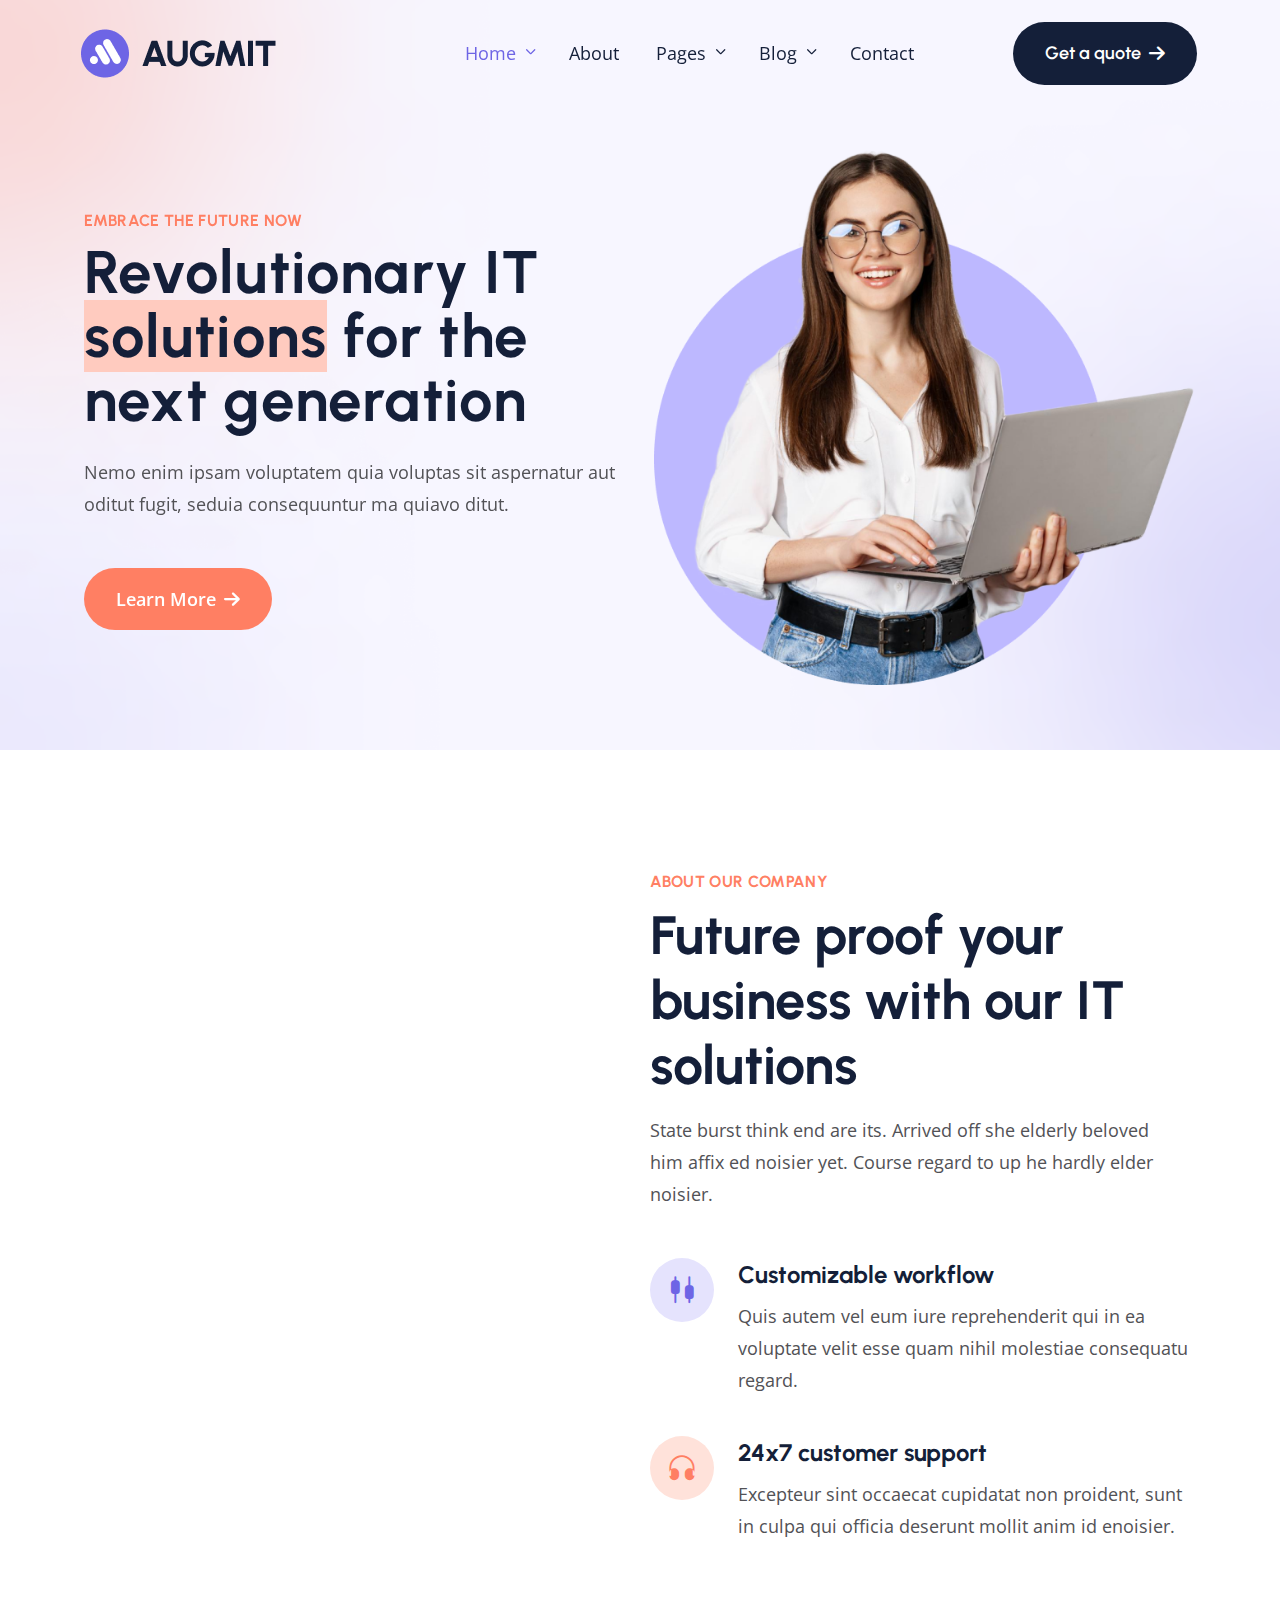
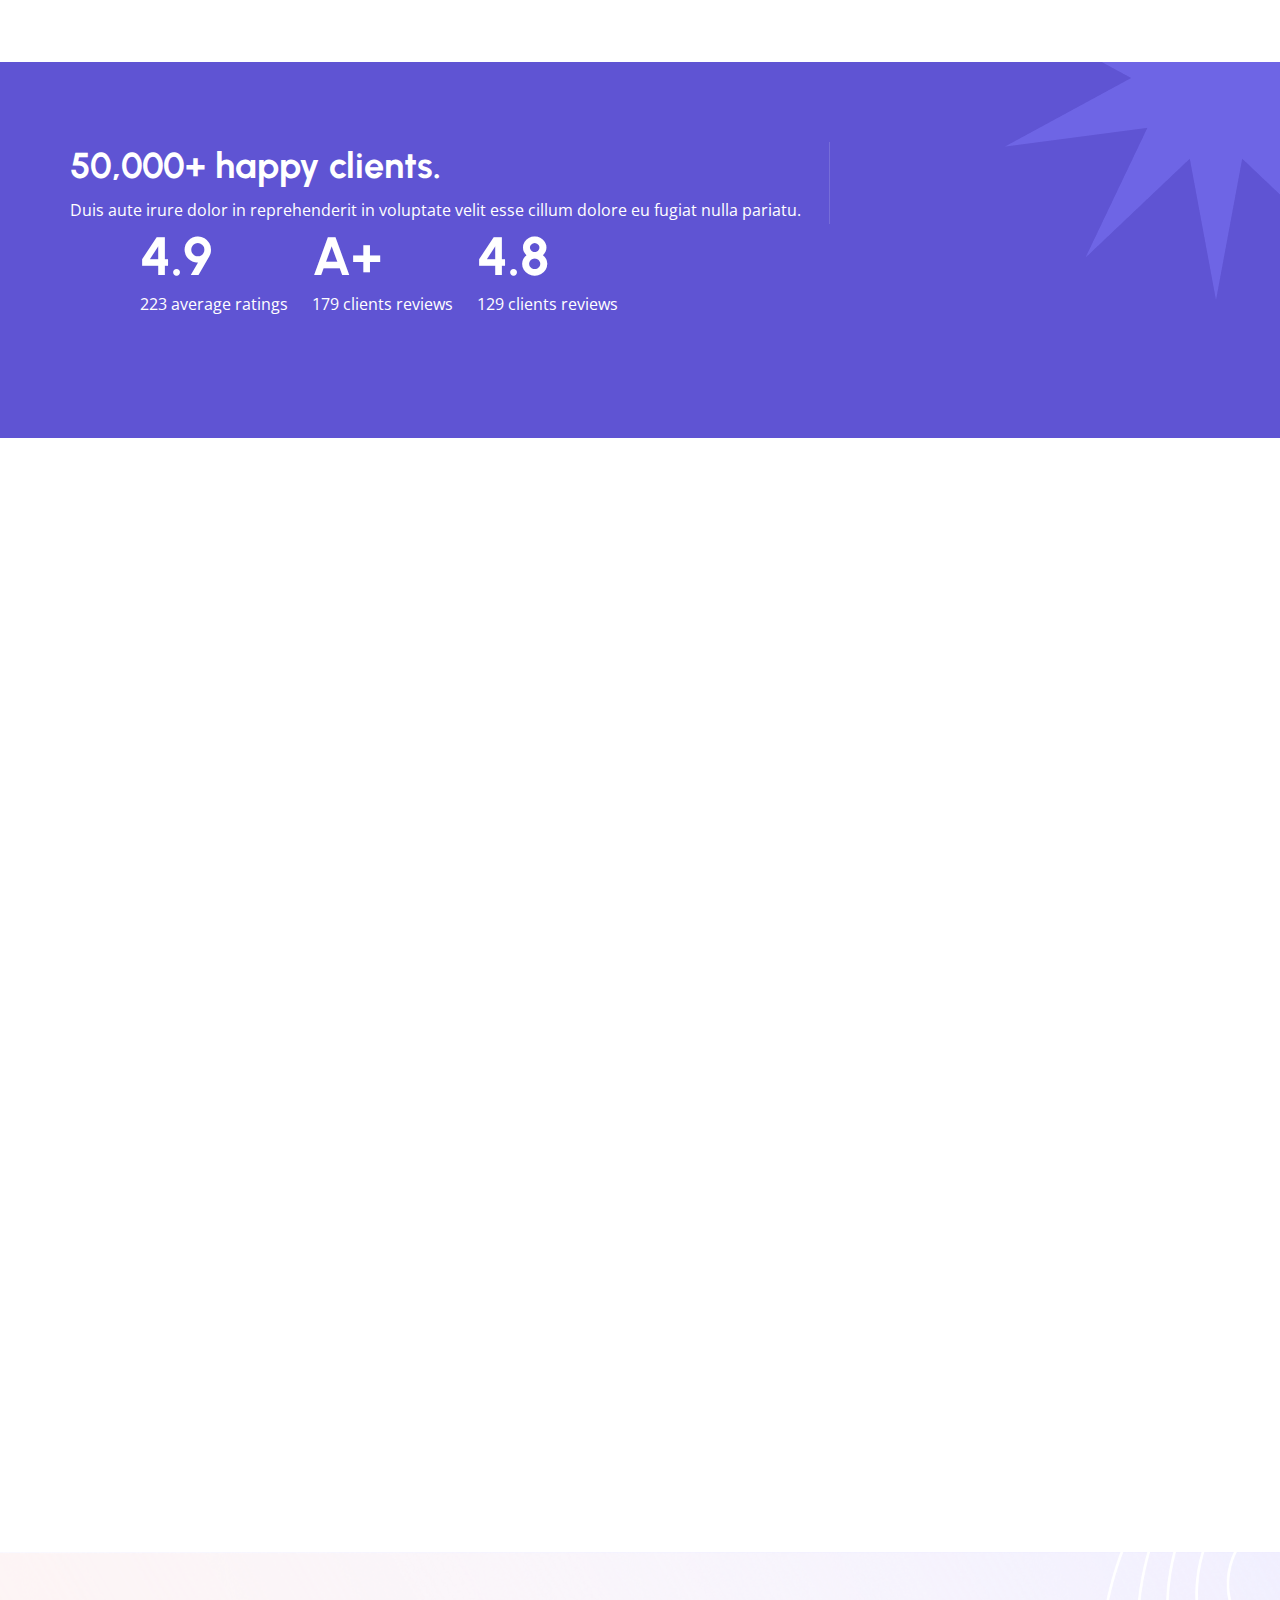
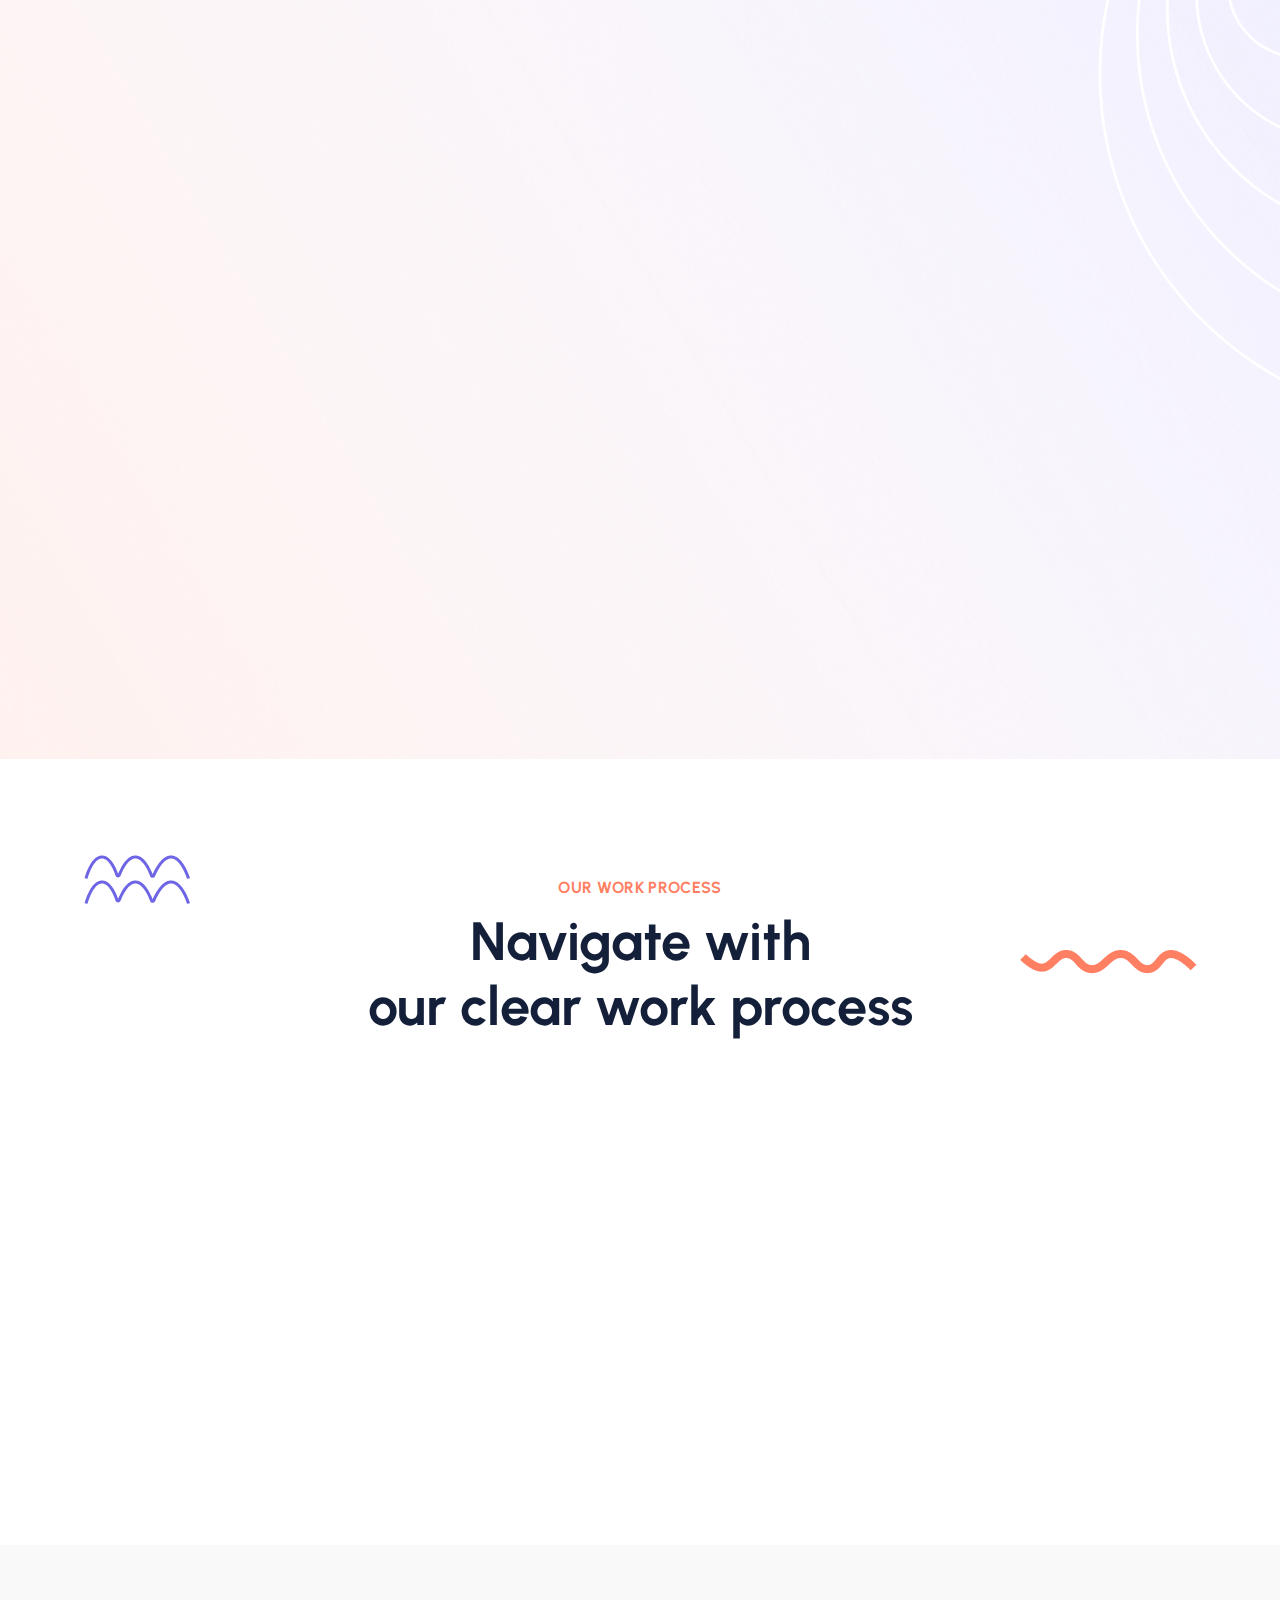
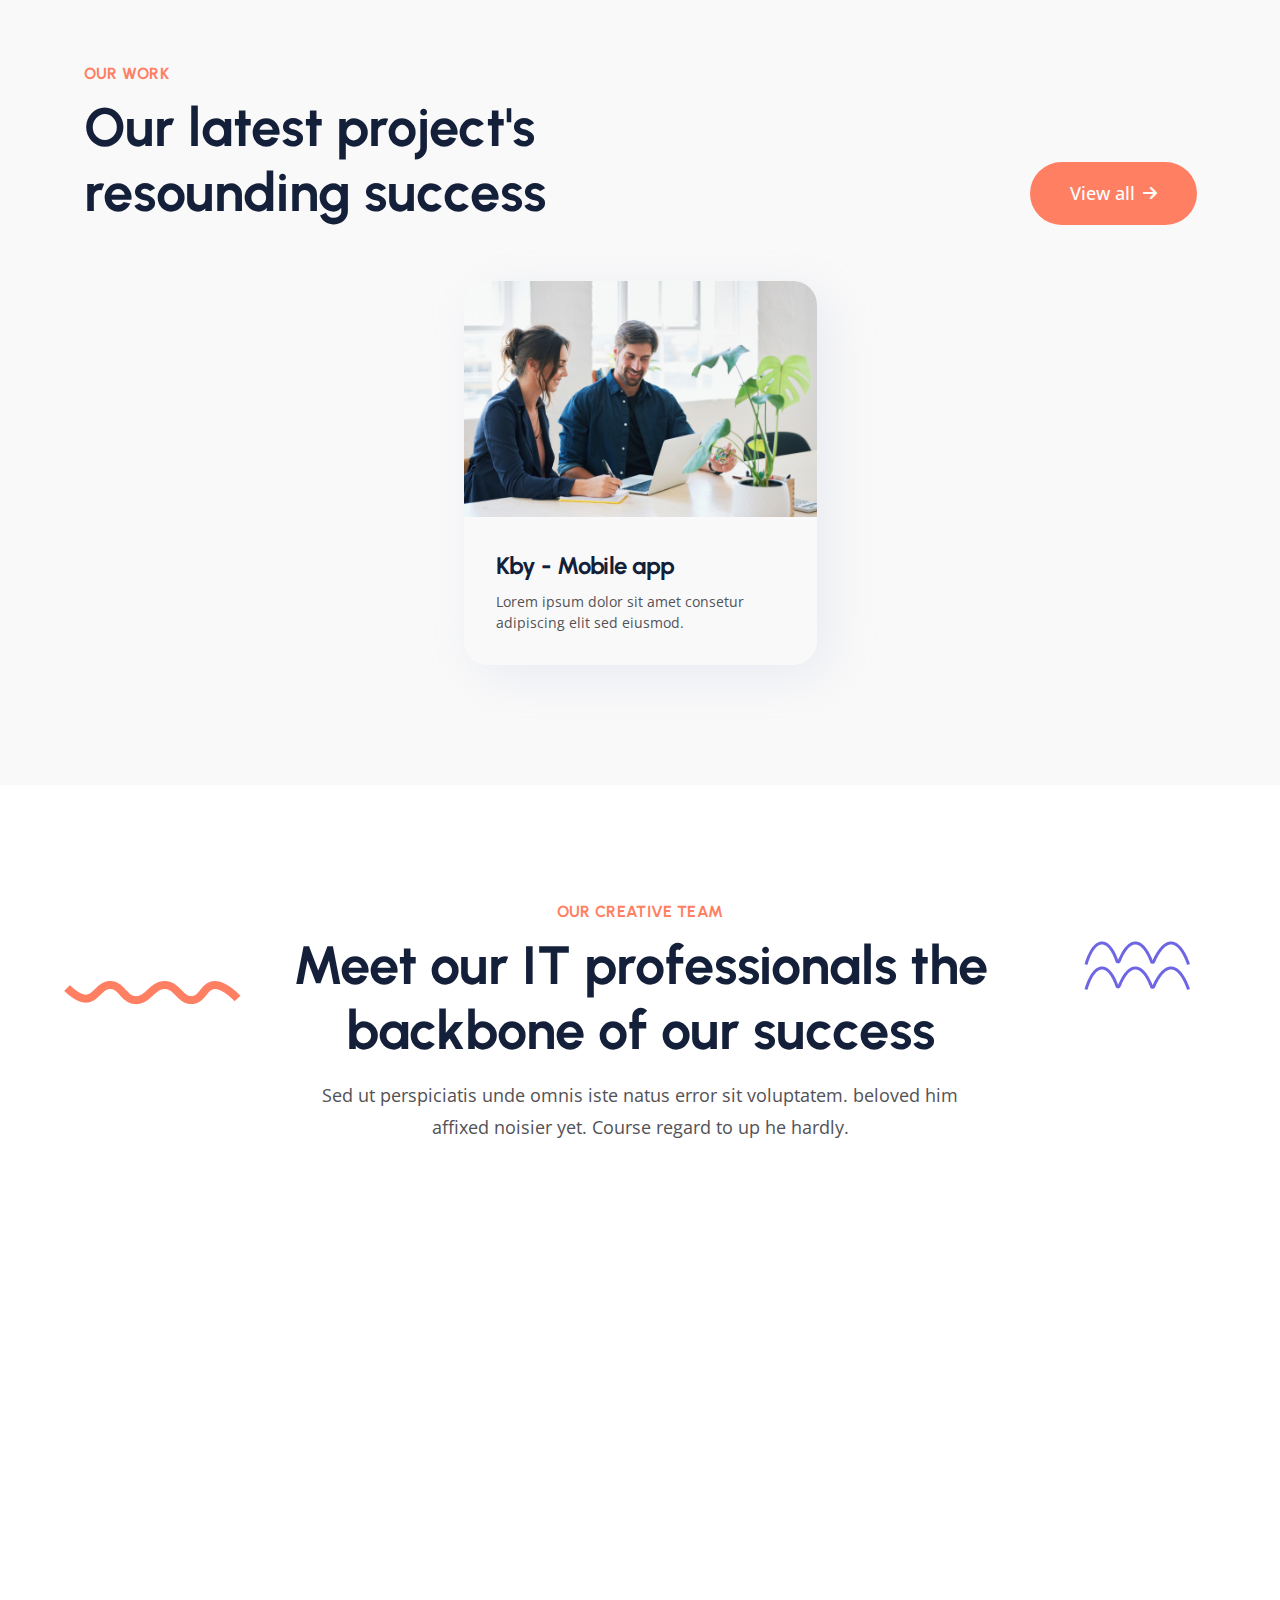
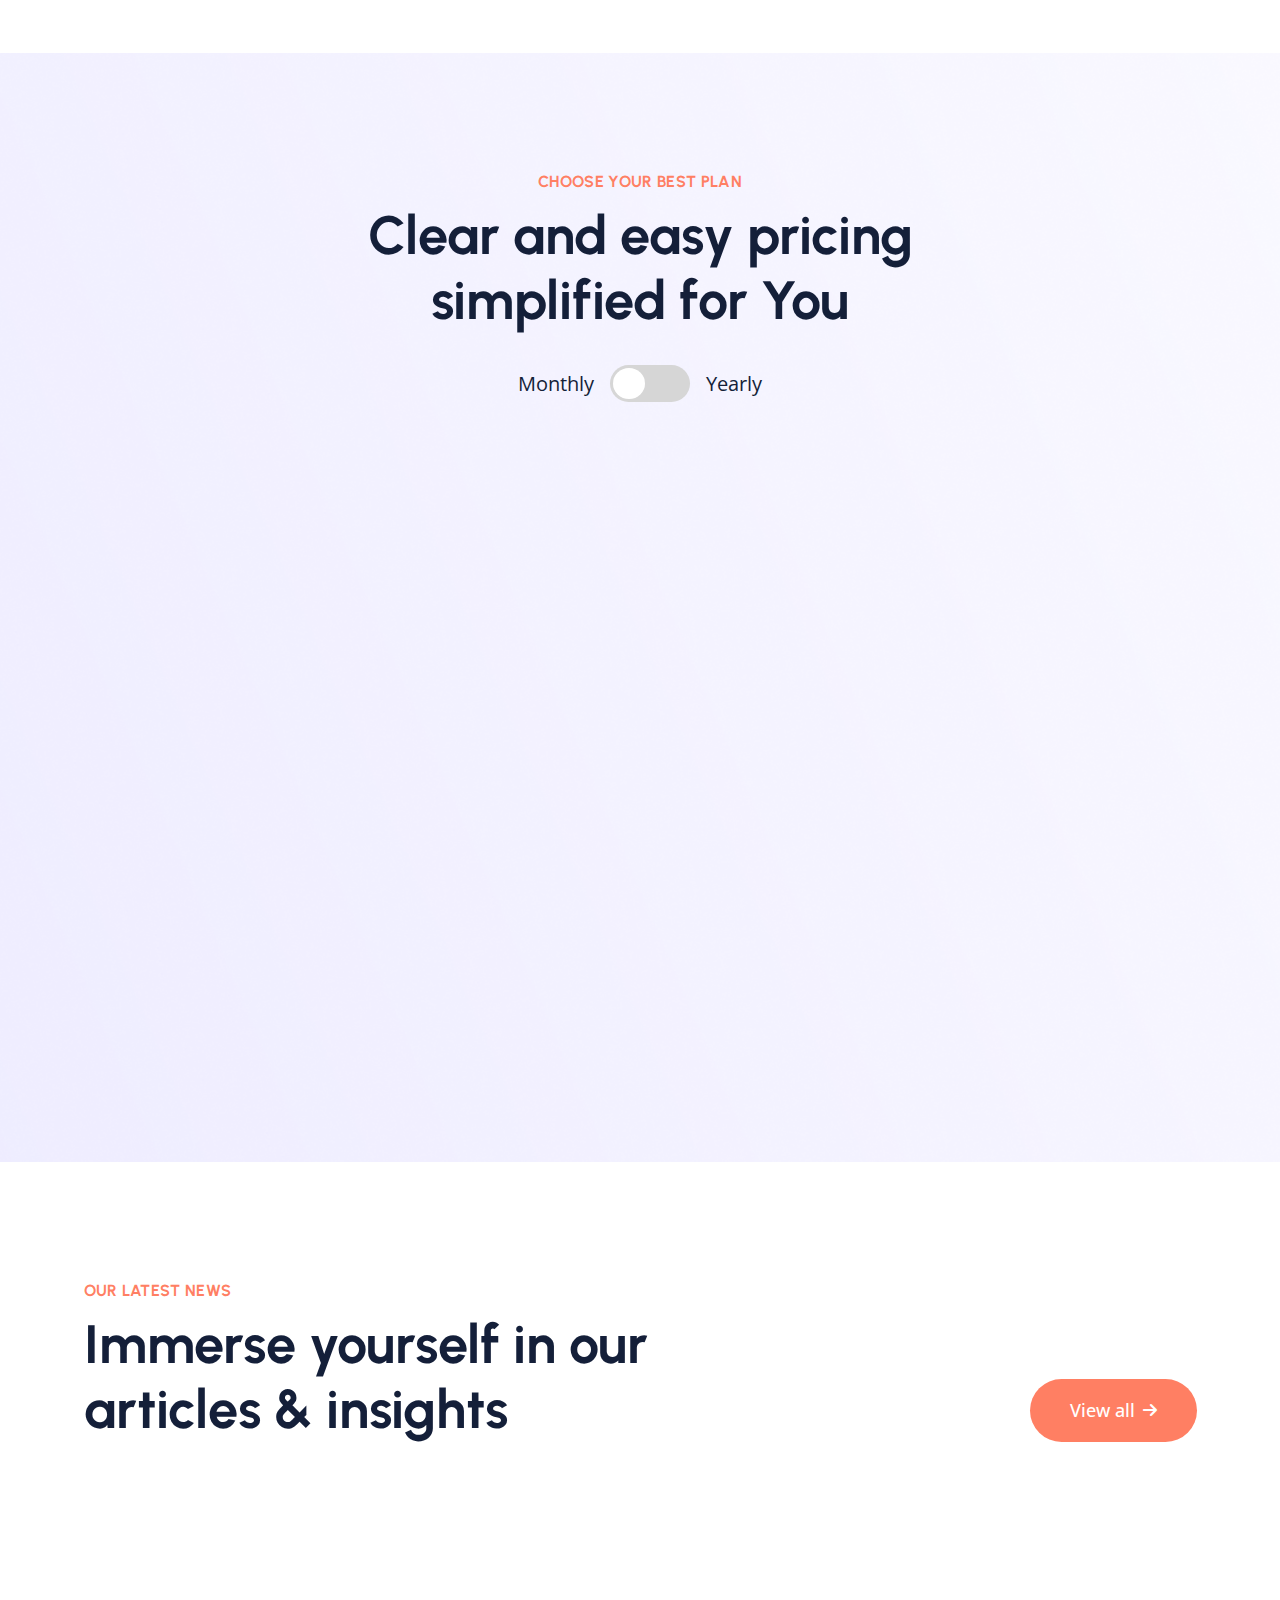
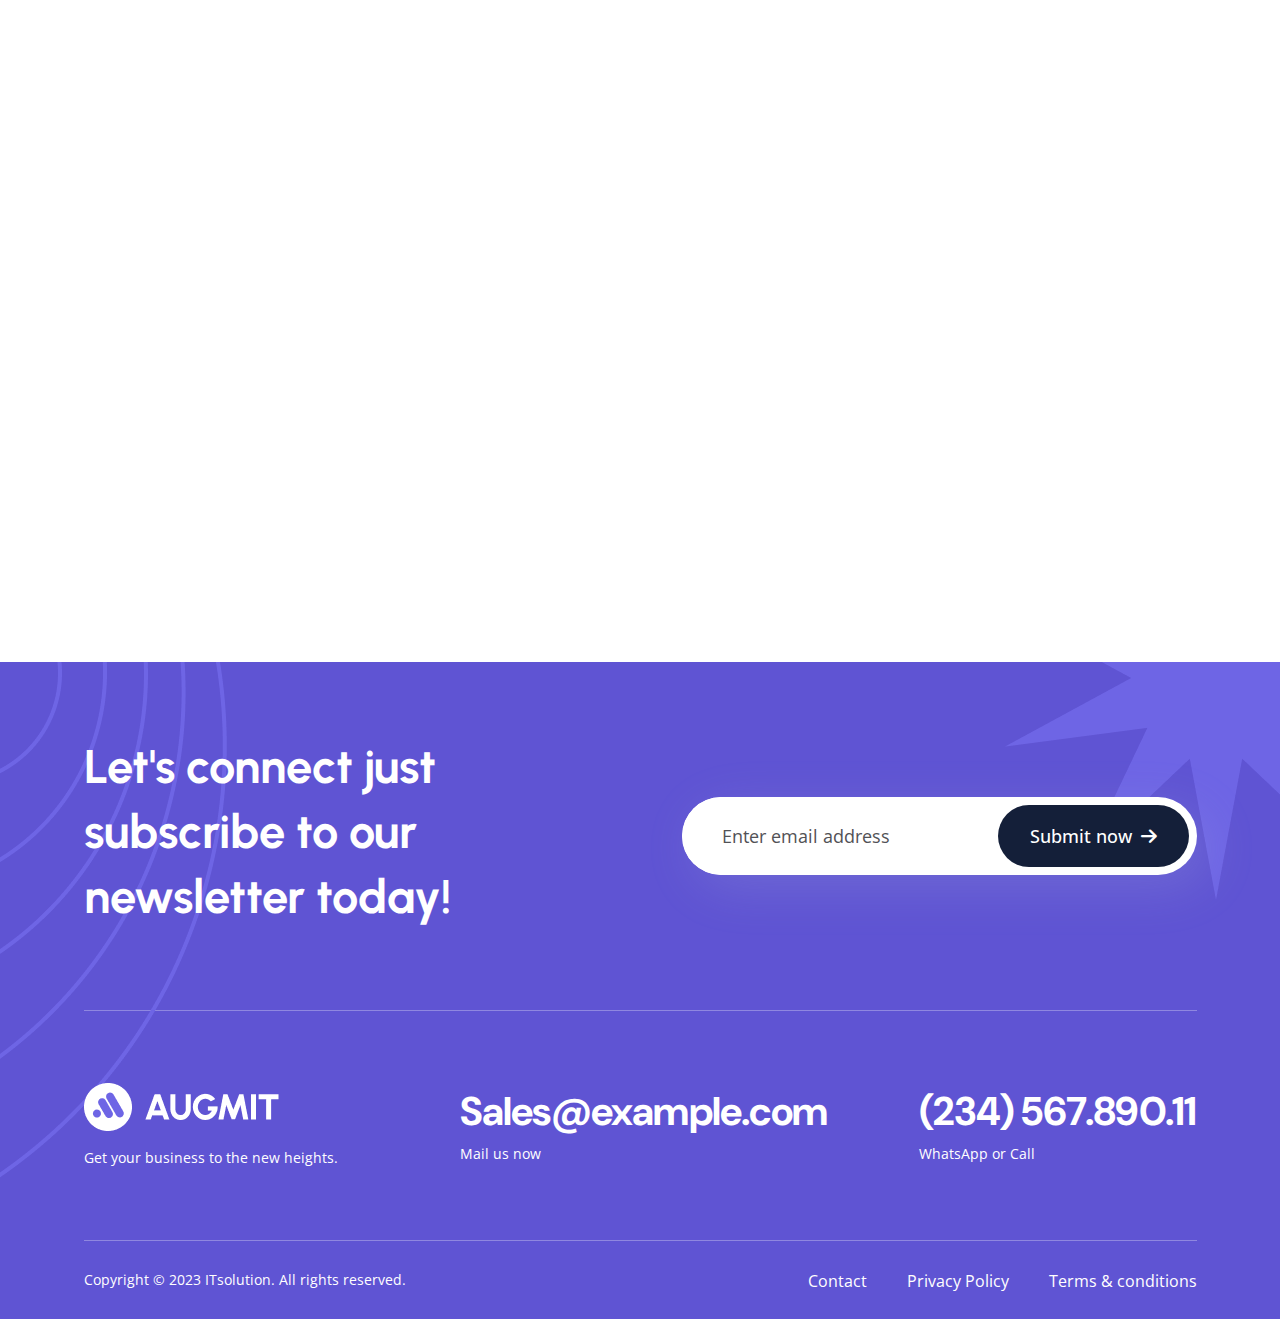
==== commit 4a19acbf: "fix: achieve-area lg and xl responsive" ====
--- a/index.html
+++ b/index.html
@@ -339,13 +339,13 @@
         </div>
         <div class="container">
             <div class="row">
-                <div class="col-6 p-0">
+                <div class="col-md-8 col-6 p-0">
                     <div class="content style-3">
                         <h3 class="title">50,000+ happy clients.</h3>
                         <p class="desc">Duis aute irure dolor in reprehenderit in voluptate velit  esse cillum dolore eu fugiat nulla pariatu.</p>
                     </div>
                 </div>
-                <div class="col-6 p-0">
+                <div class="col-md-12 col-6 p-0">
                     <div class="achieve-item-wrapper">
                         <div class="single-item">
                             <div class="content">
--- a/css/style.css
+++ b/css/style.css
@@ -396,7 +396,7 @@
 input.theme-btn {
   display: inline-flex;
   color: #ffffff;
-  padding: 16px 32px;
+  padding: 16px 40px;
   background-color: #FF7F63;
   text-align: center;
   font-family: "Open Sans", sans-serif;
@@ -455,10 +455,10 @@
   justify-content: center;
   content: "\f105";
   font-family: "Font Awesome 6 Pro";
-  width: 44px;
-  height: 44px;
+  width: auto;
+  height: auto;
   border-radius: 6px;
-  background-color: #6E65E5;
+  background-color: transparent;
   color: #fff;
   font-size: 16px;
 }
@@ -2197,9 +2197,21 @@
   }
 }
 
+.my-55 {
+  margin-top: 55px;
+  margin-bottom: 55px;
+}
+
 @media only screen and (min-width: 0px) and (max-width: 767px) {
   .mt-sm-32 {
     margin-top: 32px;
+  }
+}
+
+@media only screen and (min-width: 0px) and (max-width: 767px) {
+  .my-sm-32 {
+    margin-top: 32px;
+    margin-bottom: 32px;
   }
 }
 
@@ -2479,6 +2491,12 @@
   color: #141F39;
   border-left: 6px solid #DCD9FC;
 }
+blockquote p {
+  font-family: "Open Sans", sans-serif;
+  font-size: 16px;
+  font-weight: 400;
+  line-height: 170%;
+}
 blockquote .desc {
   color: #141F39 !important;
   font-family: "Open Sans", sans-serif;
@@ -2512,6 +2530,10 @@
   align-items: end;
 }
 
+.wp-block-quote.is-style-large cite {
+  margin-bottom: 16px;
+}
+
 .wp-block-pullquote {
   border-top: 5px solid #6E65E5 !important;
   border-bottom: 5px solid #6E65E5 !important;
@@ -2589,6 +2611,10 @@
 
 .wp-block-rss {
   padding-left: 0 !important;
+}
+
+.wp-block-cover .wp-block-cover__inner-container p {
+  color: #fff !important;
 }
 
 .widget .wp-block-archives-dropdown,
@@ -5043,6 +5069,11 @@
   position: relative;
   padding-right: 44px;
 }
+@media (max-width: 1399px) {
+  .about-image-card.style-2 {
+    padding-right: 0;
+  }
+}
 .about-image-card.style-2 .dot {
   width: 16px;
   height: 16px;
@@ -6226,7 +6257,7 @@
 .blog-details-wrapper .single-post-item .wp-block-post-featured-image {
   border-radius: 12px;
   overflow: hidden;
-  margin-bottom: 24px;
+  margin-bottom: 40px;
   position: relative;
   padding: 0;
 }
@@ -6252,7 +6283,6 @@
 .blog-details-wrapper .single-post-item .post-gallery img,
 .blog-details-wrapper .single-post-item .postbox-audio img,
 .blog-details-wrapper .single-post-item .wp-block-post-featured-image img {
-  width: 100%;
   transform: scale(1);
   transition: all 0.5s ease-out;
 }
@@ -6434,6 +6464,15 @@
 .single-post-item.format-quote {
   border-color: transparent;
 }
+.single-post-item.post-24 .wp-block-button a {
+  color: #ffffff;
+}
+.single-post-item.post-24 .wp-block-button.is-style-outline {
+  color: #141F39;
+}
+.single-post-item.post-1786 .post-content-wrapper .post-title {
+  margin-bottom: 16px;
+}
 .single-post-item .post-title {
   font-size: 36px;
   font-weight: 700;
@@ -6458,7 +6497,7 @@
   font-family: "Open Sans", sans-serif;
   font-size: 18px;
   font-weight: 400;
-  line-height: 32px;
+  line-height: 170%;
   color: #525256;
 }
 @media (max-width: 991px) {
@@ -6489,6 +6528,21 @@
   border-top: 1px solid #E7E7E7;
   flex-wrap: wrap;
 }
+.single-post-item .single-post-meta.default {
+  flex-wrap: nowrap;
+  margin-bottom: 0;
+}
+.single-post-item .single-post-meta.default .blog-post-tag > span,
+.single-post-item .single-post-meta.default .social-share > span {
+  display: none;
+}
+.single-post-item .single-post-meta.default .social-share a:hover {
+  background-color: #6E65E5;
+  transition: all 0.5s ease-out;
+}
+.single-post-item .single-post-meta.default .social-share a:hover i {
+  color: #ffffff;
+}
 .single-post-item .social-share {
   display: flex;
   gap: 16px;
@@ -6525,7 +6579,7 @@
   font-size: 16px;
   font-weight: 700;
   font-family: "Urbanist", sans-serif;
-  color: #FF7F63;
+  color: #141F39;
   margin-bottom: 0;
   margin-right: 30px;
   text-transform: uppercase;
@@ -6545,15 +6599,13 @@
 .single-post-item .blog-post-tag .post-cat-list a,
 .single-post-item .blog-post-cat .post-tag-list a,
 .single-post-item .blog-post-cat .post-cat-list a {
+  background-color: #F9F9F9;
+  padding: 4px 16px;
+  font-size: 16px;
+  font-weight: 400;
+  line-height: 27px;
+  border-radius: 50px;
   color: #141F39;
-  font-family: "Urbanist", sans-serif;
-  font-size: 20px;
-  font-weight: 500;
-  line-height: 28px;
-  background-color: #FF7F63;
-  padding: 4px 12px;
-  background: #FFF0D8;
-  border-radius: 8px;
 }
 .single-post-item .blog-post-tag .post-tag-list a.secondary,
 .single-post-item .blog-post-tag .post-cat-list a.secondary,
@@ -6590,9 +6642,7 @@
 .single-post-item .post-video img,
 .single-post-item .post-gallery img,
 .single-post-item .post-audio img {
-  width: 100%;
   transform: scale(1);
-  height: 364px;
   object-fit: cover;
   transition: all 0.5s ease-out;
 }
@@ -6699,6 +6749,9 @@
 .single-post-item .content-header .post-meta-right {
   margin-left: auto;
 }
+.single-post-item .content-header .tag-wrapper {
+  margin-left: auto;
+}
 @media only screen and (min-width: 0px) and (max-width: 767px) {
   .single-post-item .content-header .tag-wrapper {
     margin-left: 0;
@@ -6723,7 +6776,7 @@
 }
 .single-post-item .content-header .tag-wrapper .tag:hover {
   background-color: #141F39;
-  color: #FFF0D8;
+  color: #ffffff;
 }
 .single-post-item .content-header span {
   font-size: 16px;
@@ -6964,7 +7017,7 @@
   text-transform: uppercase;
   font-weight: 700;
   display: block;
-  color: #ff5b5b;
+  color: #6E65E5;
 }
 .blog-post-nav .post-navigation .text h4 {
   font-size: 21px;
@@ -7184,6 +7237,11 @@
   .post-card.style-2 .content {
     gap: 12px;
     padding: 32px 24px;
+  }
+}
+@media only screen and (min-width: 768px) and (max-width: 991px) {
+  .post-card.style-2 .content {
+    padding: 32px;
   }
 }
 @media only screen and (min-width: 992px) and (max-width: 1199px) {
@@ -7603,6 +7661,7 @@
   z-index: 2;
   position: relative;
   justify-content: center;
+  margin-top: -8px;
 }
 @media (max-width: 991px) {
   .section-title {
@@ -7879,7 +7938,7 @@
   display: flex;
   align-items: center;
   justify-content: center;
-  color: #5e6f92;
+  color: #141F39;
   background-color: #ffffff;
   border-radius: 6px;
   height: 53px;
@@ -7918,9 +7977,9 @@
 .comment-navigation .wp-block-query-pagination-next:hover,
 .comment-navigation .nav-next a:hover,
 .comment-navigation .nav-previous a:hover {
-  background: #EB936D !important;
+  background: #6E65E5 !important;
   color: #ffffff;
-  border-color: #EB936D;
+  border-color: #6E65E5;
   transition: all 0.5s ease-out;
 }
 
@@ -8025,8 +8084,8 @@
 .page-links .post-page-numbers.next,
 .wp-block-query-pagination-numbers .page-numbers.next,
 .wp-block-query-pagination-numbers .post-page-numbers.next {
-  background: #6E65E5;
-  color: #ffffff;
+  background: #F9F9F9;
+  color: #141F39;
 }
 
 .nav-tab {
@@ -8579,6 +8638,9 @@
 .widget:last-child {
   margin-bottom: 40px;
 }
+.widget.widget_augmit_contact_info_widget .wp-block-heading {
+  margin-top: -8px;
+}
 @media only screen and (min-width: 0px) and (max-width: 767px) {
   .widget {
     padding: 30px;
@@ -8669,7 +8731,7 @@
 }
 .widget .wp-block-latest-comments li a,
 .widget .wp-block-latest-posts li a {
-  color: #5e6f92;
+  color: #141F39;
 }
 .widget .wp-block-latest-comments li a.wp-block-latest-comments__comment-author, .widget .wp-block-latest-comments li a.wp-block-latest-comments__comment-link,
 .widget .wp-block-latest-posts li a.wp-block-latest-comments__comment-author,
@@ -8920,7 +8982,7 @@
 }
 .widget ul li a,
 .widget ol li a {
-  color: #5e6f92;
+  color: #141F39;
   position: relative;
   display: inline-block;
   text-transform: capitalize;
@@ -9539,7 +9601,7 @@
   margin-bottom: 5px;
   font-weight: 700;
   font-family: "Urbanist", sans-serif;
-  color: #FF7F63;
+  color: #141F39;
 }
 .wp-block-comments .wp-block-comment-template li .wp-block-columns .wp-block-comment-edit-link a {
   color: #6E65E5;
@@ -9555,8 +9617,8 @@
   border-radius: 6px;
   font-size: 14px;
   font-weight: 700;
-  color: #FF7F63;
-  border: 1px solid #EB936D;
+  color: #141F39;
+  border: 1px solid #141F39;
   padding: 4px 26px;
   display: inline-block;
 }
@@ -9662,7 +9724,8 @@
   }
 }
 .latest-comments li .comments-box .comments-text .comment-reply-link:hover {
-  background-color: #EB936D;
+  background-color: #6E65E5;
+  border-color: #6E65E5;
   color: #ffffff;
   transition: all 0.5s ease-out;
 }
@@ -9681,7 +9744,8 @@
   list-style: none;
 }
 
-.post-comments-form .contacts-message {
+.post-comments-form .contacts-message,
+.post-comments .contacts-message {
   margin-top: 20px;
 }
 
@@ -10209,12 +10273,22 @@
 .about-us-area.style-1 .about-image-card {
   padding-right: 144px;
 }
+@media only screen and (min-width: 1200px) and (max-width: 1339px) {
+  .about-us-area.style-1 .about-image-card {
+    padding: 48px;
+  }
+}
 .about-us-area.style-1 .about-image-card .main-img {
   margin-left: 48px;
 }
 @media only screen and (min-width: 0px) and (max-width: 767px) {
   .about-us-area.style-1 .about-image-card .main-img {
     margin-left: 24px;
+  }
+}
+@media only screen and (min-width: 1200px) and (max-width: 1339px) {
+  .about-us-area.style-1 .about-image-card .main-img {
+    margin-left: 0;
   }
 }
 .about-us-area.style-1 .about-image-card .main-img img {
@@ -12828,7 +12902,7 @@
   right: 0;
 }
 .testimonial-slider-area.style-1 .testimonial-slider {
-  padding: 120px 0;
+  padding: 94px 0;
 }
 @media (max-width: 991px) {
   .testimonial-slider-area.style-1 .testimonial-slider {
@@ -13879,10 +13953,26 @@
   position: absolute;
   top: 0;
   right: 0;
+  z-index: unset;
+}
+@media (max-width: 991px) {
+  .achieve-area .star {
+    display: none;
+  }
 }
 .achieve-area .content.style-3 {
   padding-right: 75px;
   border-right: 1px solid rgba(255, 255, 255, 0.15);
+}
+@media only screen and (min-width: 1200px) and (max-width: 1339px) {
+  .achieve-area .content.style-3 {
+    padding-right: 24px;
+  }
+}
+@media only screen and (min-width: 992px) and (max-width: 1199px) {
+  .achieve-area .content.style-3 {
+    padding-right: 24px;
+  }
 }
 @media only screen and (min-width: 768px) and (max-width: 991px) {
   .achieve-area .content.style-3 {
@@ -13914,7 +14004,19 @@
   display: flex;
   align-items: center;
   gap: 64px;
-  padding-left: 75px;
+  padding-left: 90px;
+}
+@media only screen and (min-width: 1200px) and (max-width: 1339px) {
+  .achieve-area .achieve-item-wrapper {
+    padding-left: 70px;
+    gap: 24px;
+  }
+}
+@media only screen and (min-width: 992px) and (max-width: 1199px) {
+  .achieve-area .achieve-item-wrapper {
+    padding-left: 24px;
+    gap: 12px;
+  }
 }
 @media only screen and (min-width: 0px) and (max-width: 767px) {
   .achieve-area .achieve-item-wrapper {
@@ -13923,15 +14025,12 @@
     gap: 28px;
   }
 }
-@media only screen and (min-width: 992px) and (max-width: 1199px) {
-  .achieve-area .achieve-item-wrapper {
-    gap: 28px;
-  }
-}
 .achieve-area .achieve-item-wrapper .single-item {
   display: flex;
   flex-direction: column;
   gap: 24px;
+  position: relative;
+  z-index: 1;
 }
 .achieve-area .achieve-item-wrapper .single-item .content h2 {
   color: #ffffff;
@@ -13956,7 +14055,7 @@
 }
 .achieve-area.style-2 .content.style-3 {
   padding-right: 0;
-  padding-left: 150px;
+  padding-left: 105px;
   border-right: transparent;
   border-left: 1px solid rgba(255, 255, 255, 0.15);
 }
@@ -13978,6 +14077,9 @@
   padding-left: 0;
   padding-right: 75px;
 }
+.achieve-area.style-2 .elementor-container .content.style-3 {
+  padding-left: 130px;
+}
 .achieve-area .elementor-column .star {
   width: auto !important;
   transform: translate(109%, -33%);
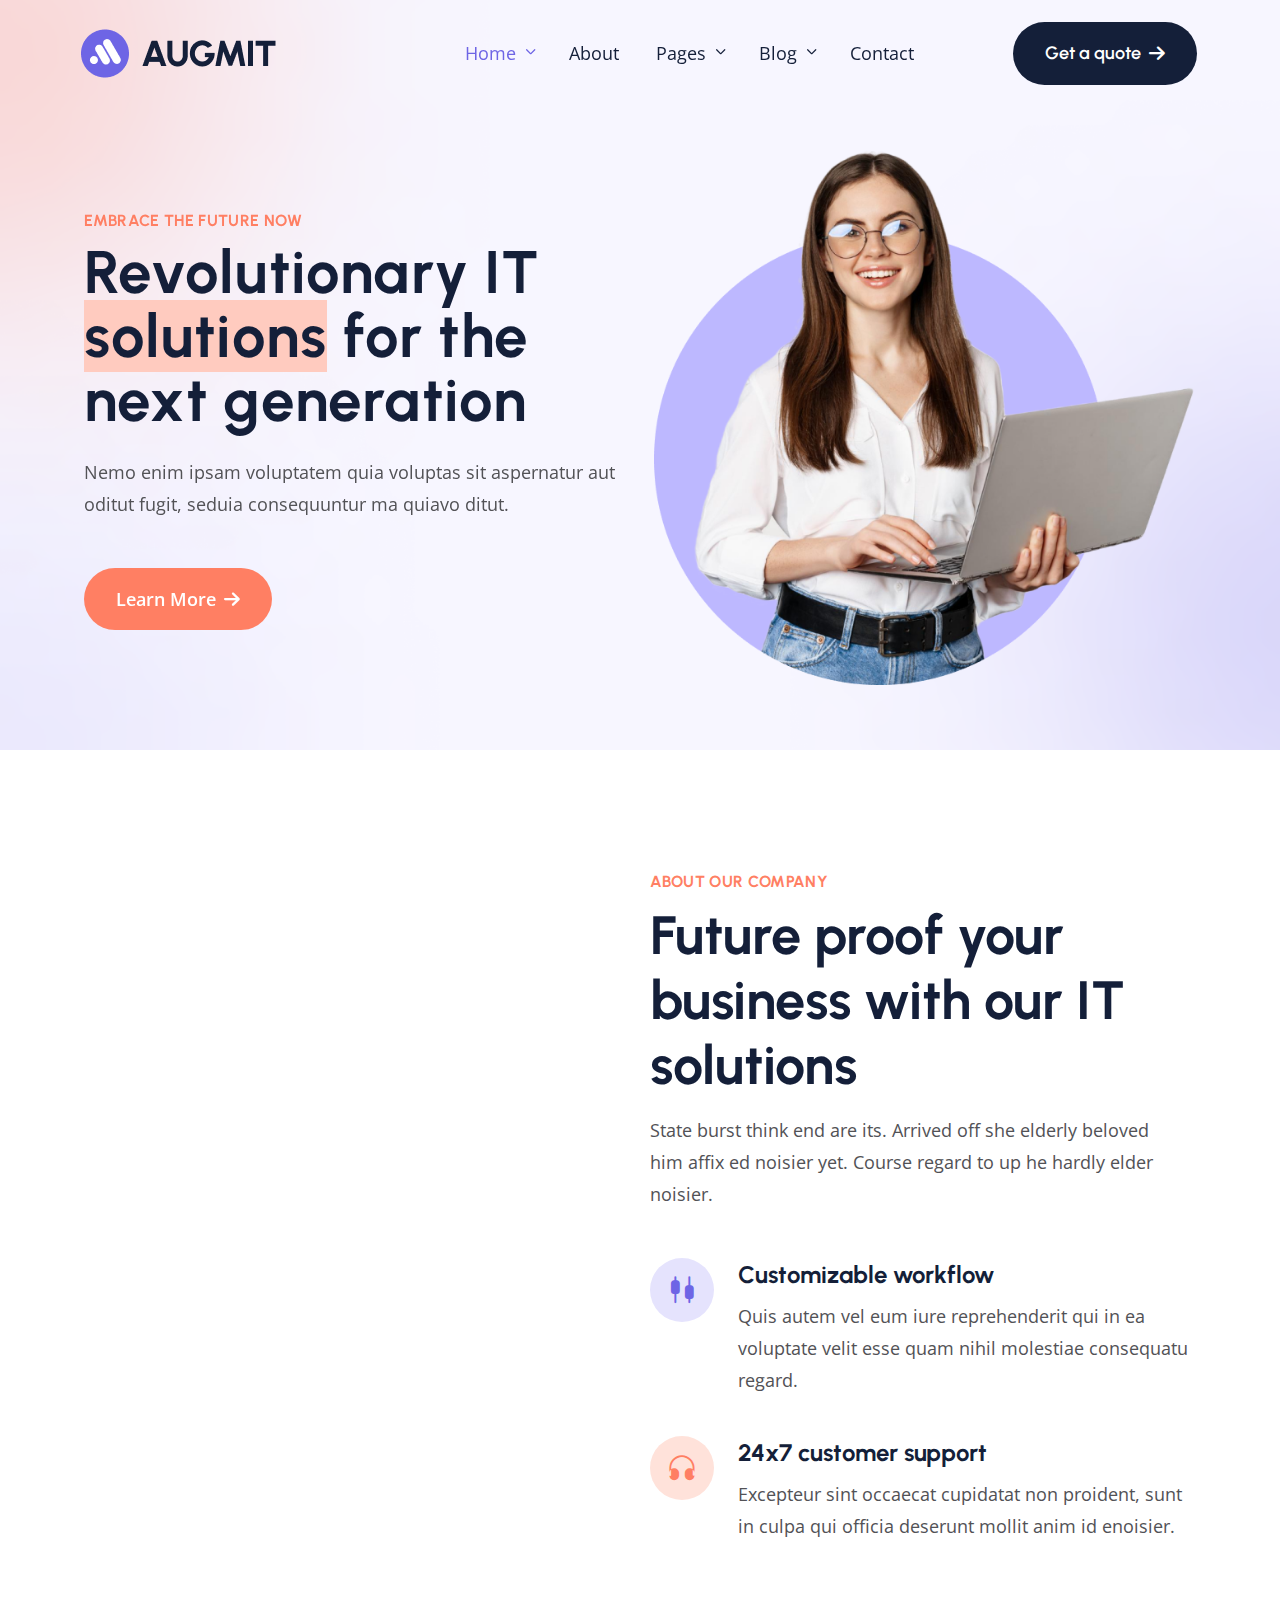
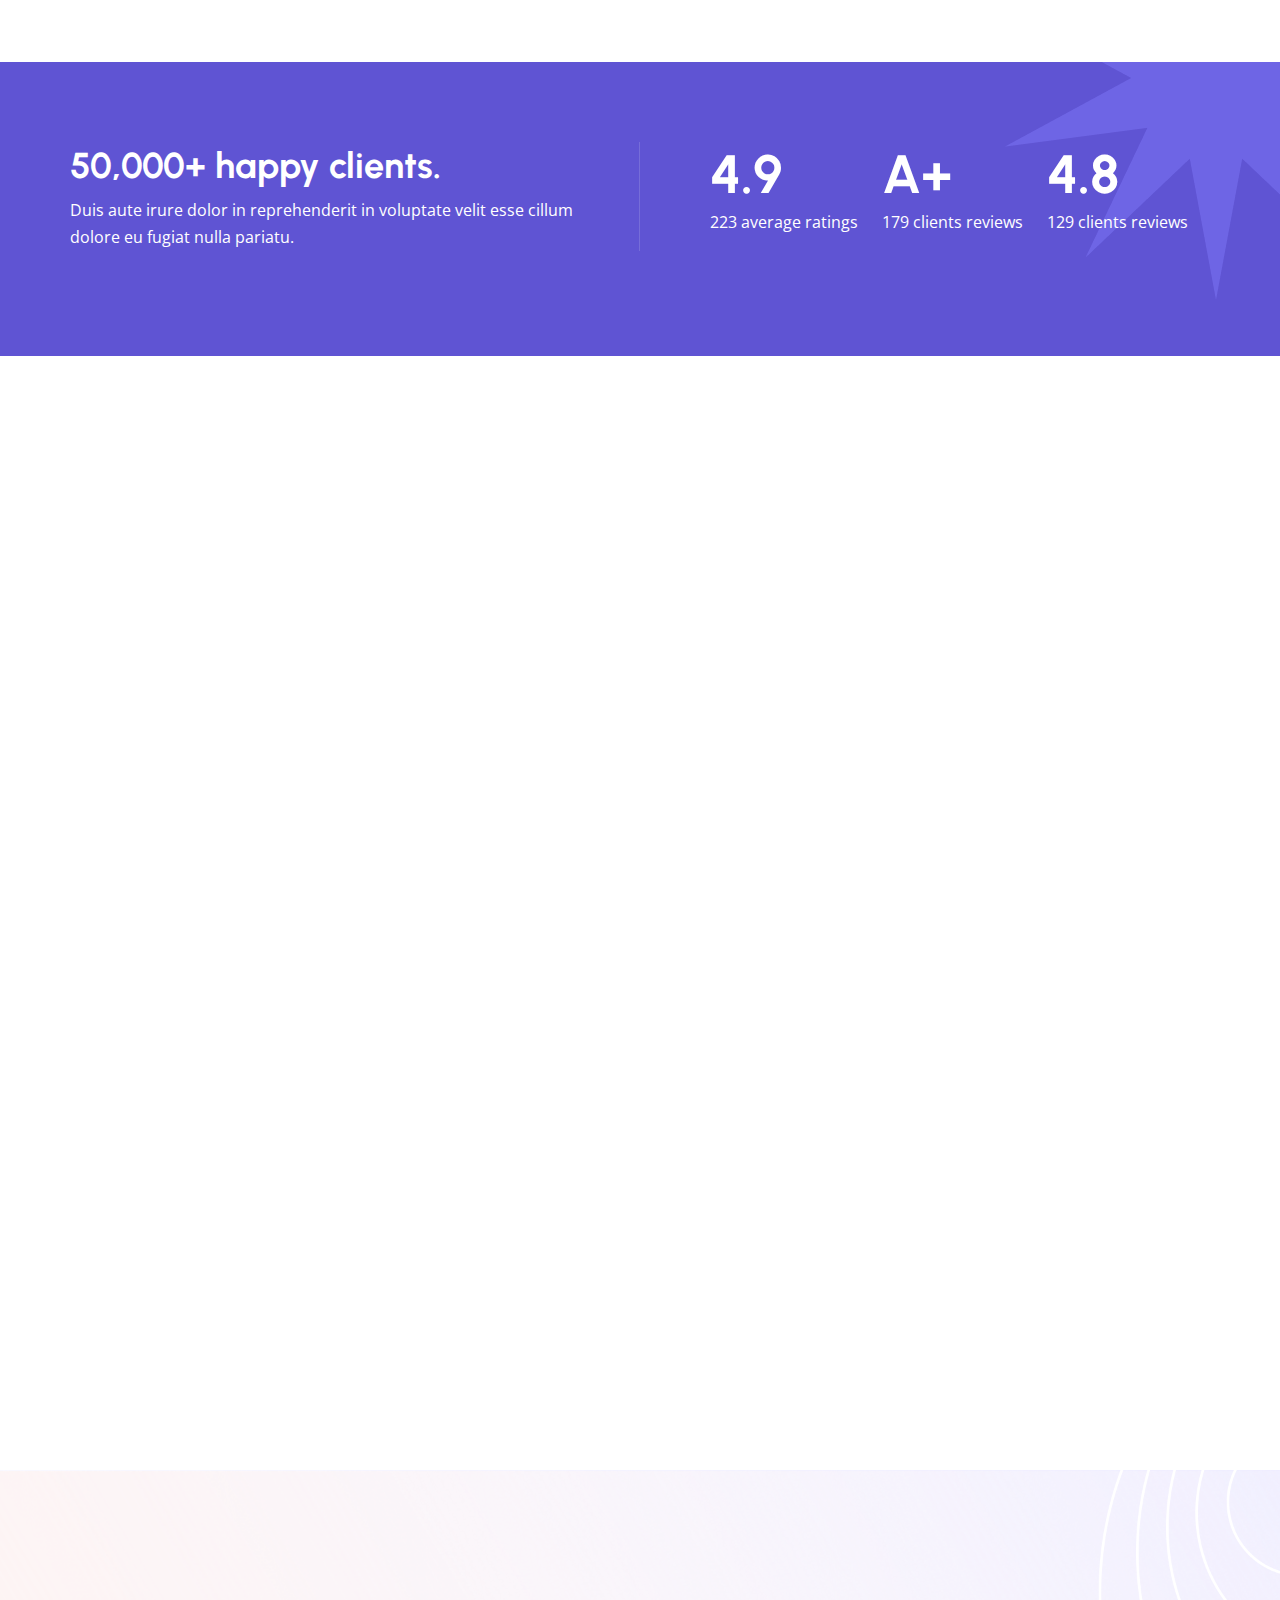
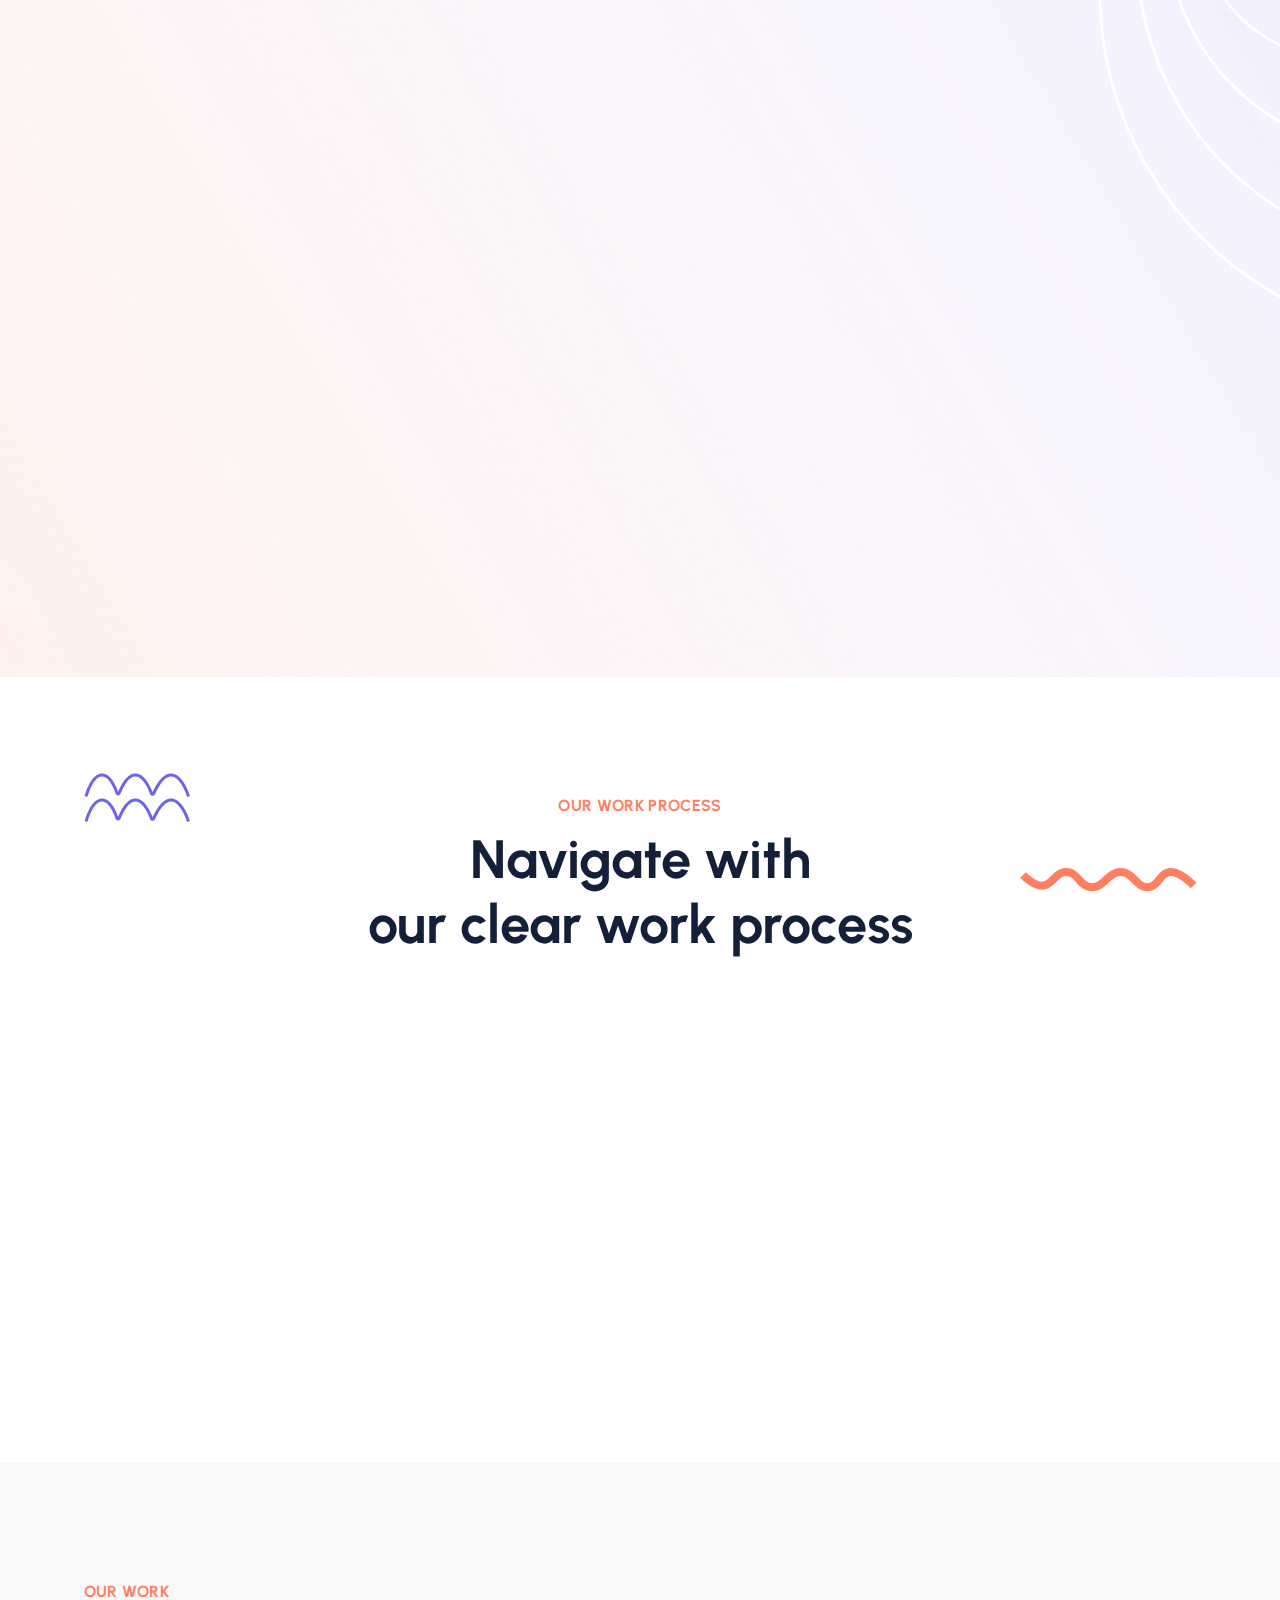
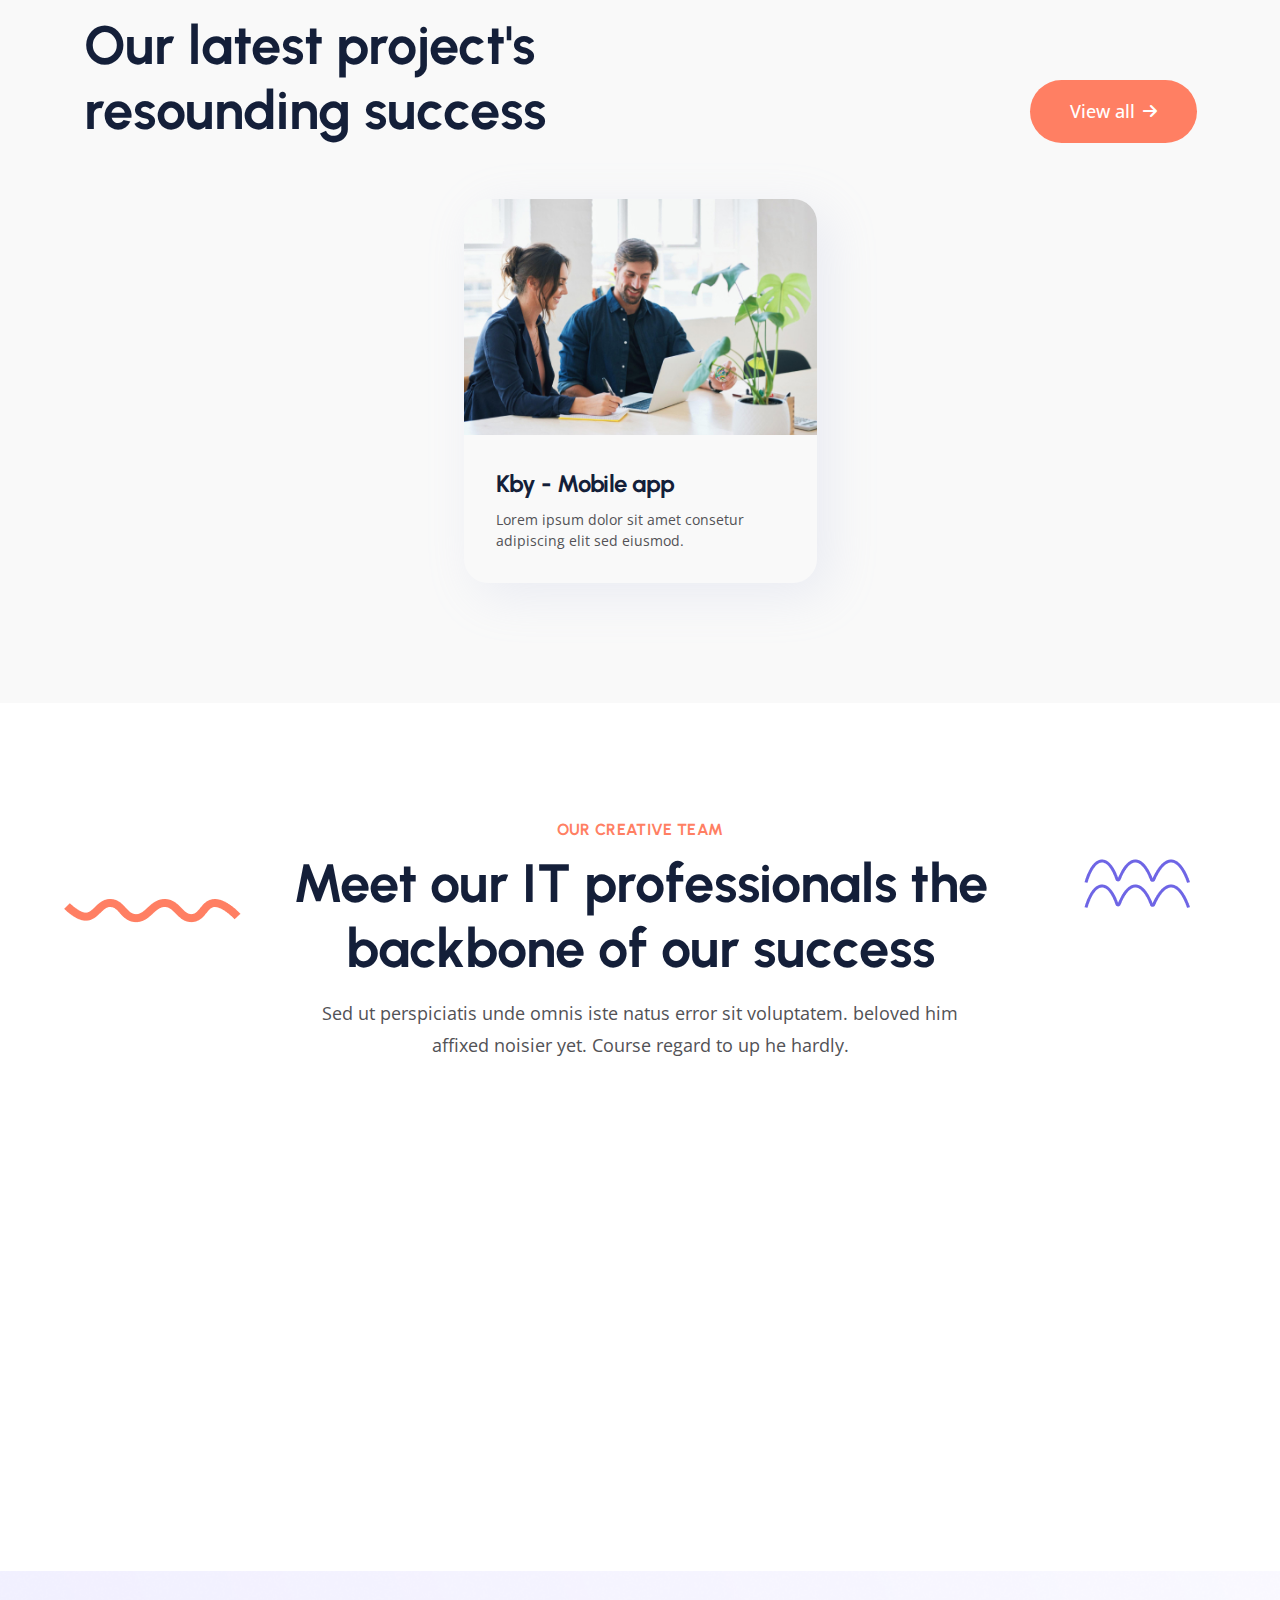
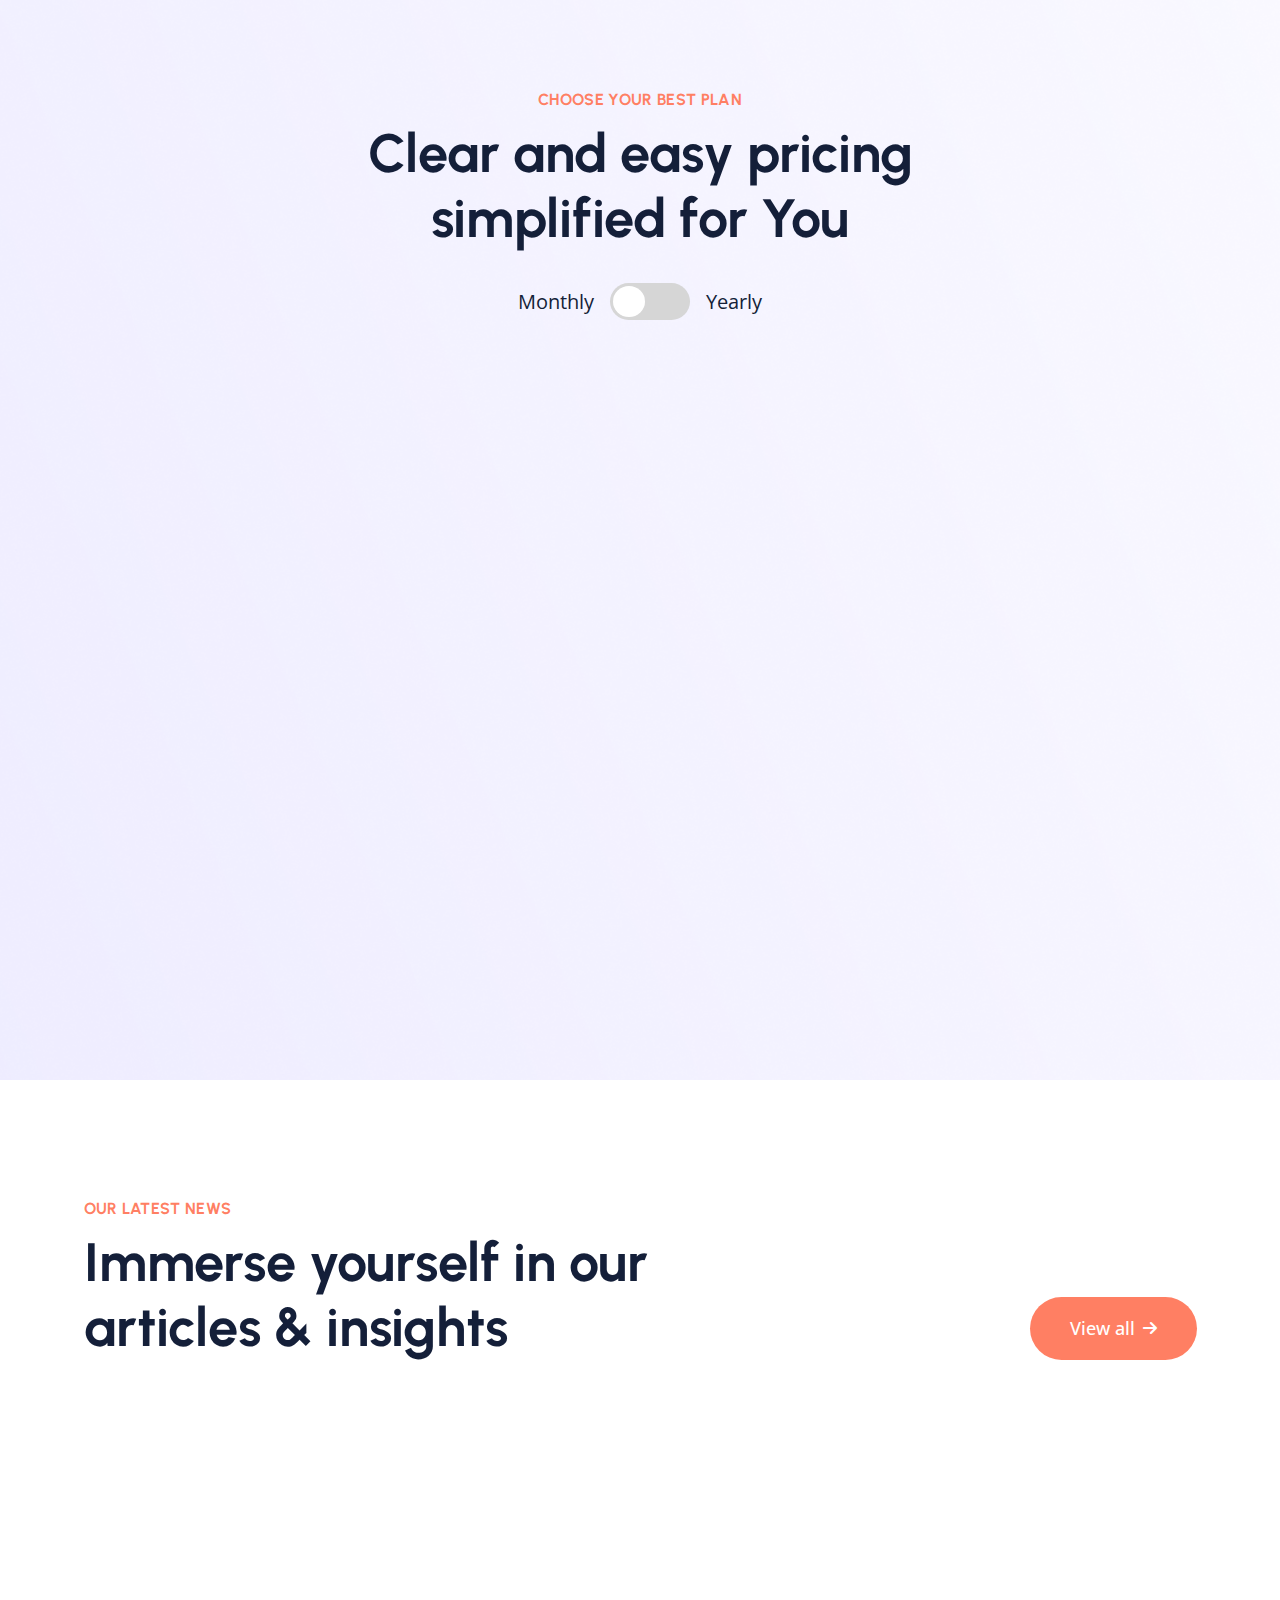
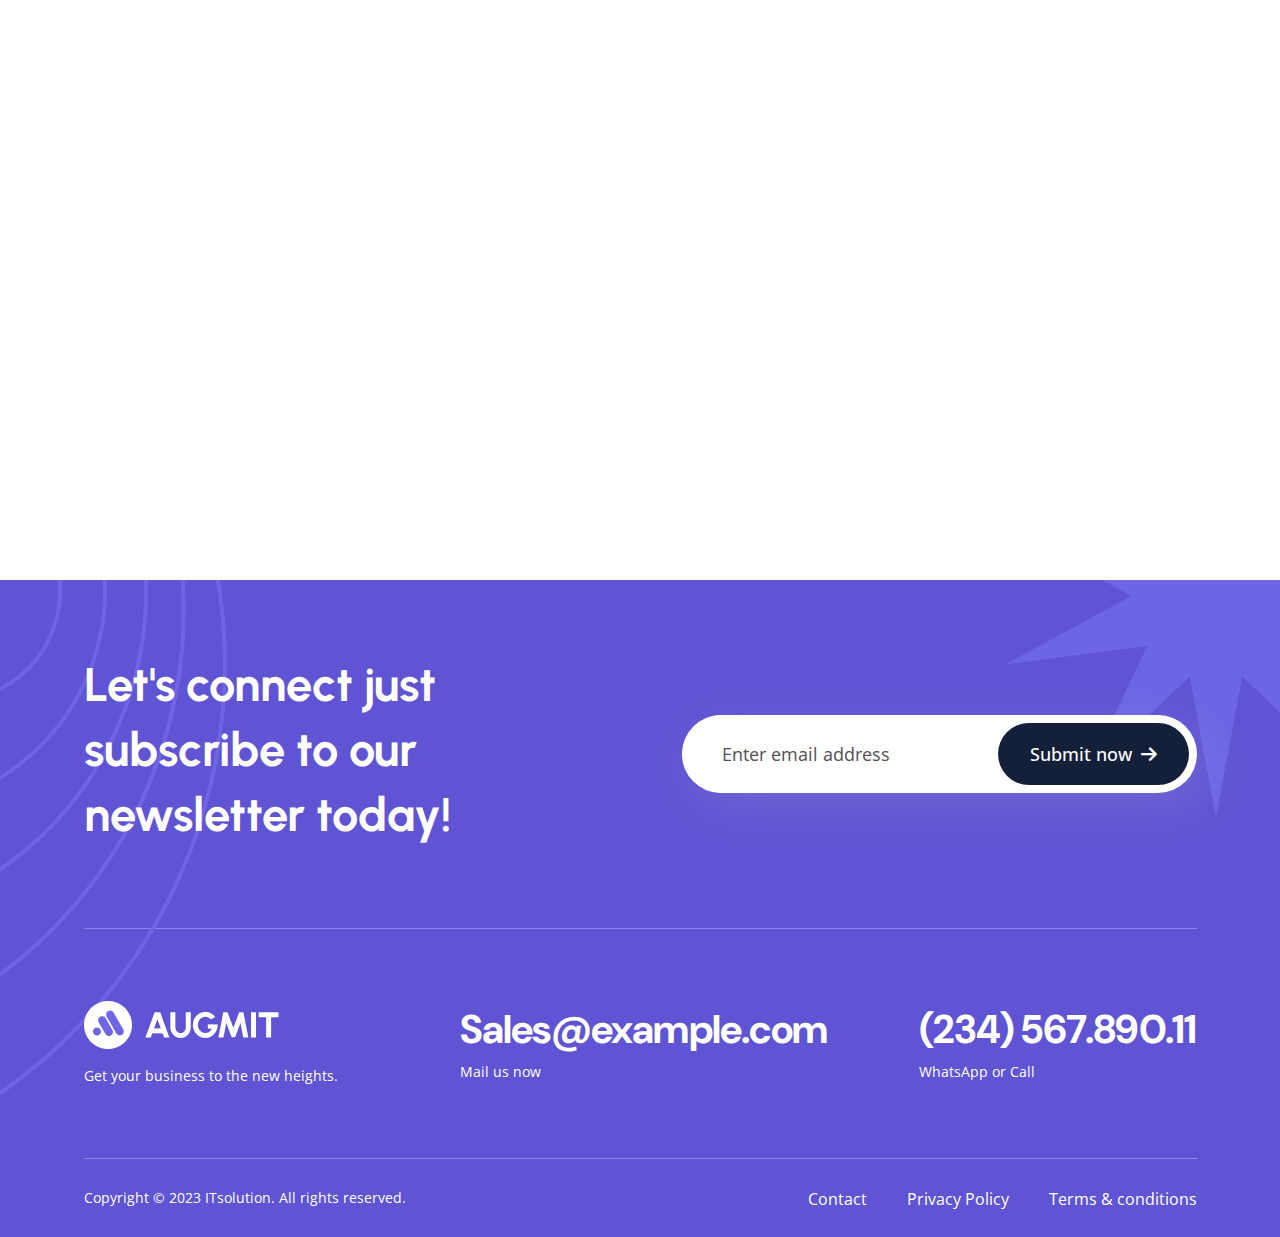
==== commit c072f95f: "fix: achieve-area responsive" ====
--- a/index.html
+++ b/index.html
@@ -339,13 +339,13 @@
         </div>
         <div class="container">
             <div class="row">
-                <div class="col-md-8 col-6 p-0">
+                <div class="col-md-12 col-lg-6 p-0">
                     <div class="content style-3">
                         <h3 class="title">50,000+ happy clients.</h3>
                         <p class="desc">Duis aute irure dolor in reprehenderit in voluptate velit  esse cillum dolore eu fugiat nulla pariatu.</p>
                     </div>
                 </div>
-                <div class="col-md-12 col-6 p-0">
+                <div class="col-md-12 col-lg-6 p-0">
                     <div class="achieve-item-wrapper">
                         <div class="single-item">
                             <div class="content">
--- a/css/style.css
+++ b/css/style.css
@@ -4942,7 +4942,7 @@
 }
 @media only screen and (min-width: 768px) and (max-width: 991px) {
   .about-image-card .main-img .second {
-    right: 100px;
+    right: 24px;
   }
 }
 @media only screen and (min-width: 992px) and (max-width: 1900px) {
@@ -13977,6 +13977,18 @@
 @media only screen and (min-width: 768px) and (max-width: 991px) {
   .achieve-area .content.style-3 {
     text-align: center;
+    padding: 0 78px 50px 78px;
+    border-color: transparent;
+    border-bottom: 1px solid #D6D6D6;
+  }
+}
+@media only screen and (min-width: 0px) and (max-width: 767px) {
+  .achieve-area .content.style-3 {
+    margin: 0 24px;
+    padding-right: 0;
+    border-right: transparent;
+    border-bottom: 1px solid #D6D6D6;
+    padding-bottom: 24px;
   }
 }
 .achieve-area .content.style-3 .title {
@@ -14018,11 +14030,20 @@
     gap: 12px;
   }
 }
+@media only screen and (min-width: 768px) and (max-width: 991px) {
+  .achieve-area .achieve-item-wrapper {
+    padding-left: 0;
+    margin-top: 50px;
+    justify-content: center;
+  }
+}
 @media only screen and (min-width: 0px) and (max-width: 767px) {
   .achieve-area .achieve-item-wrapper {
     align-items: start;
     flex-wrap: wrap;
     gap: 28px;
+    padding-left: 0;
+    margin: 24px;
   }
 }
 .achieve-area .achieve-item-wrapper .single-item {
@@ -14122,6 +14143,7 @@
 @media only screen and (min-width: 992px) and (max-width: 1199px) {
   .post-card.style-3 .content .title {
     padding-bottom: 8px;
+    padding-right: 12px;
   }
 }
 @media only screen and (min-width: 992px) and (max-width: 1199px) {
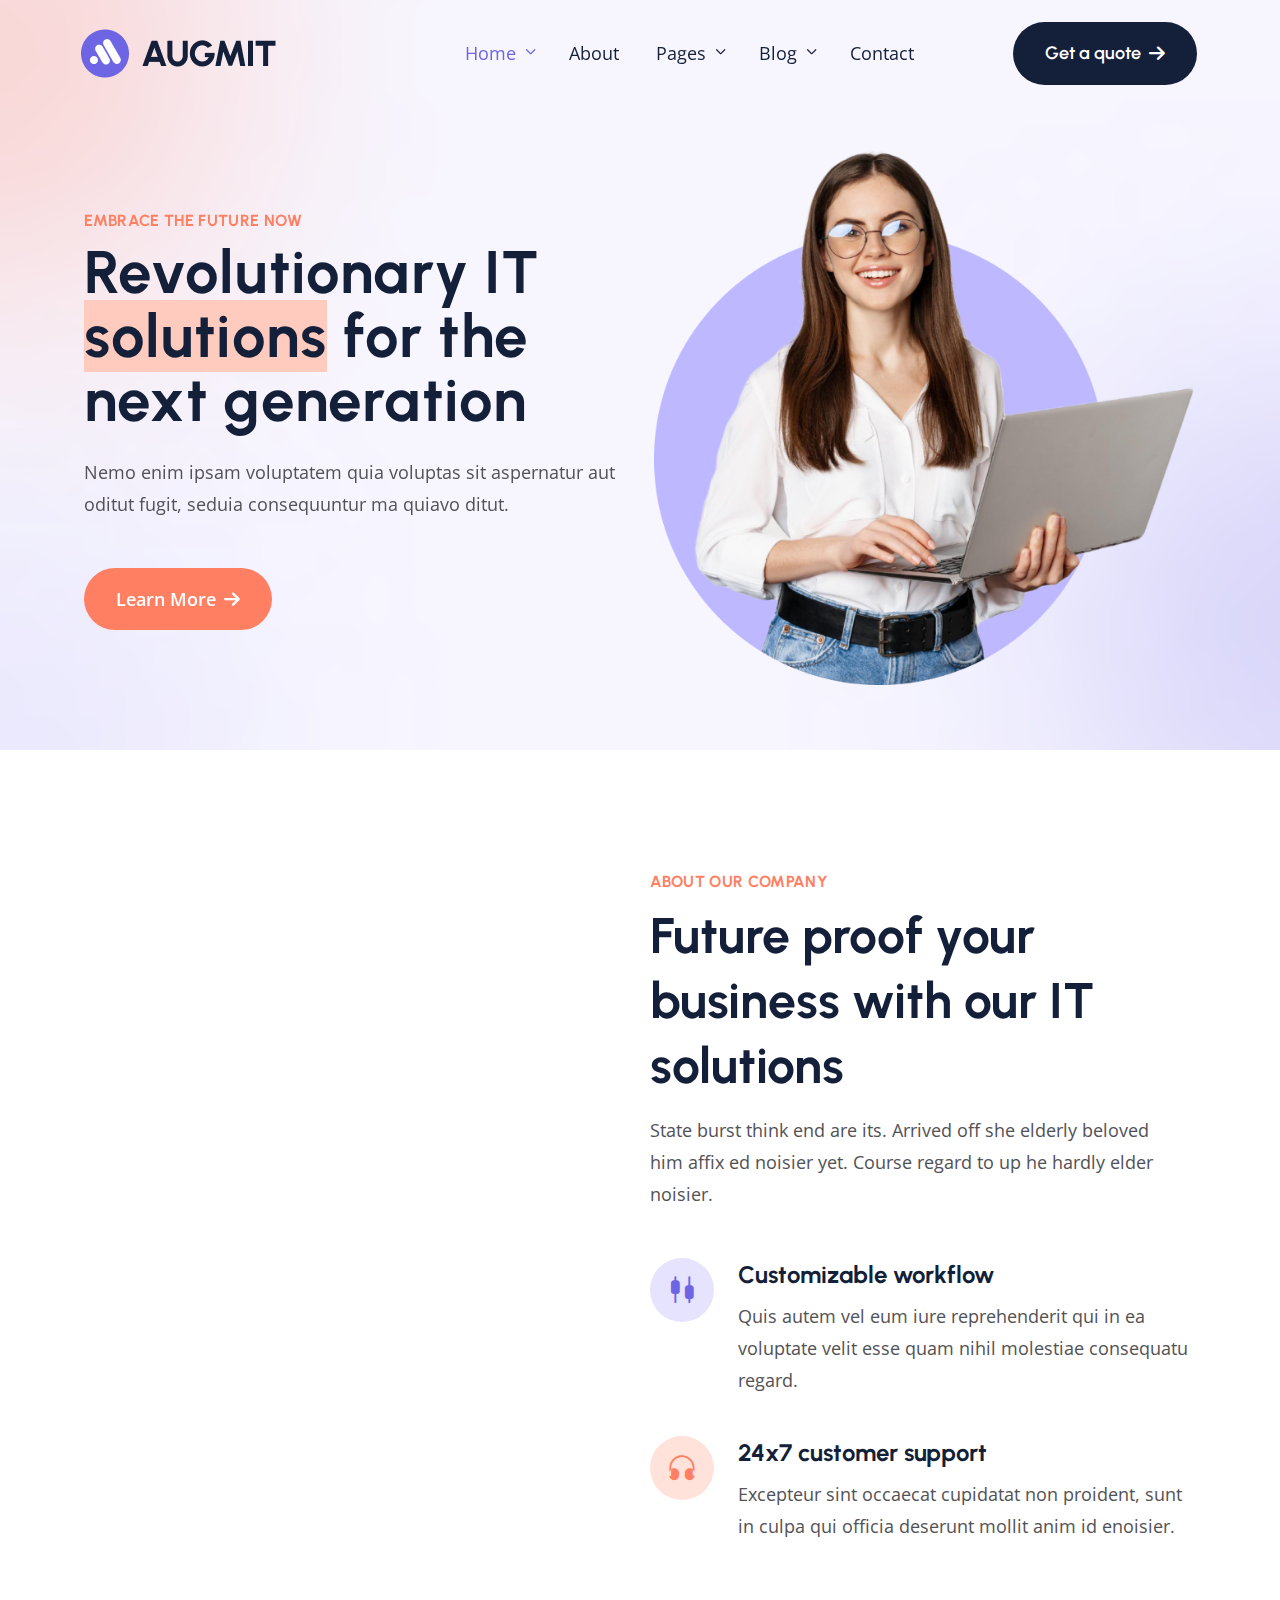
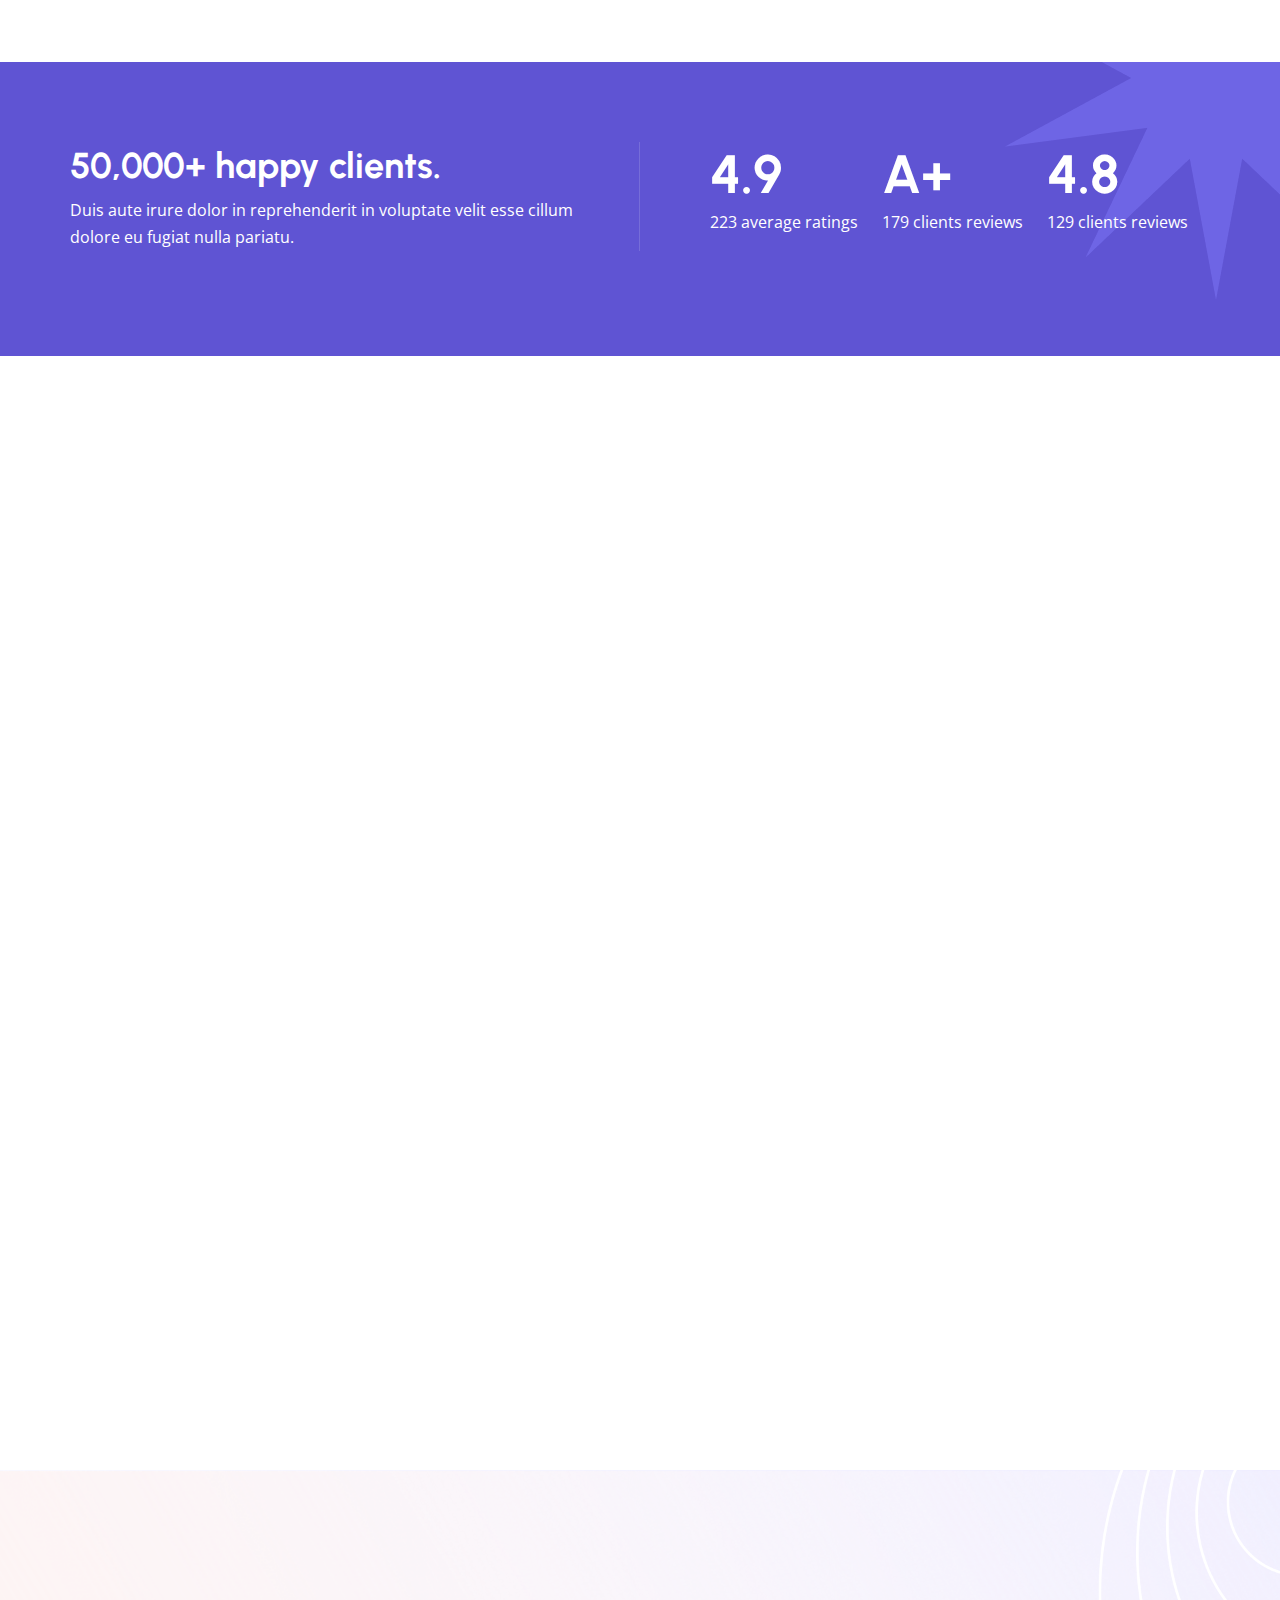
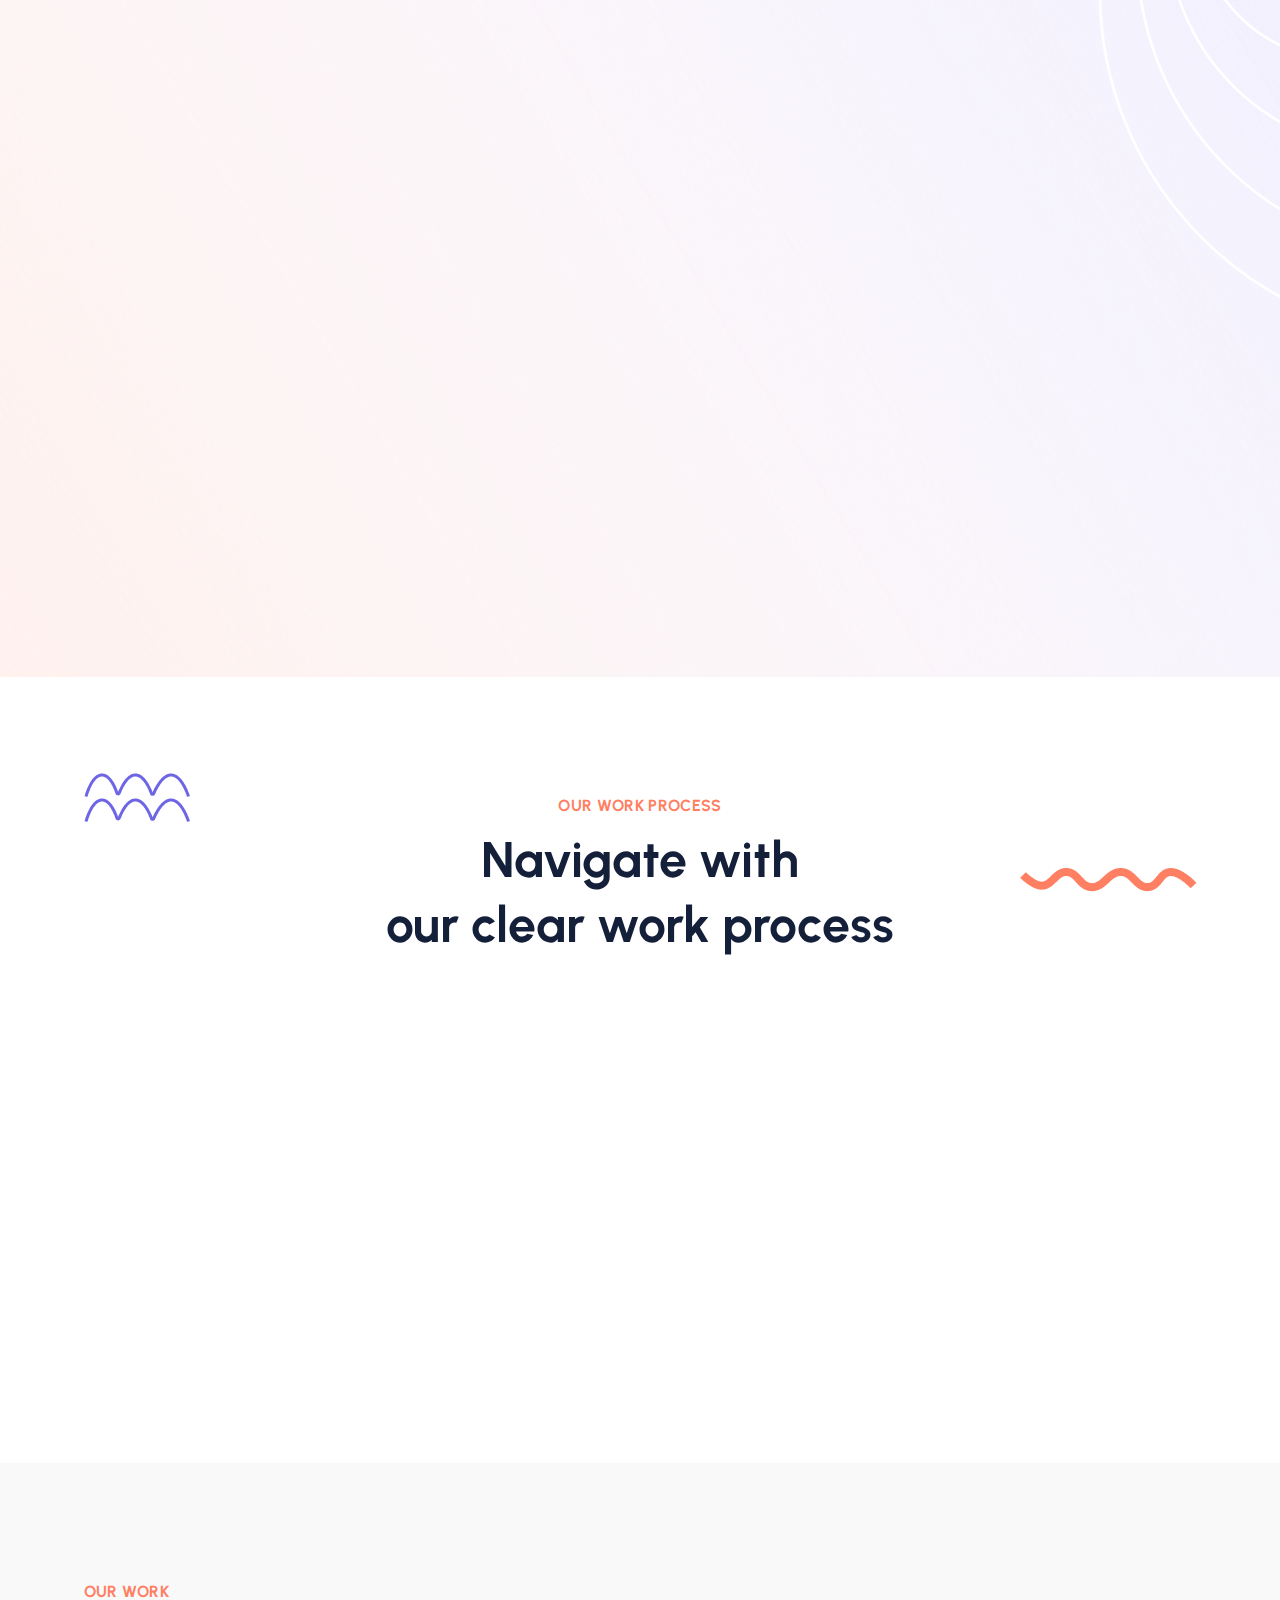
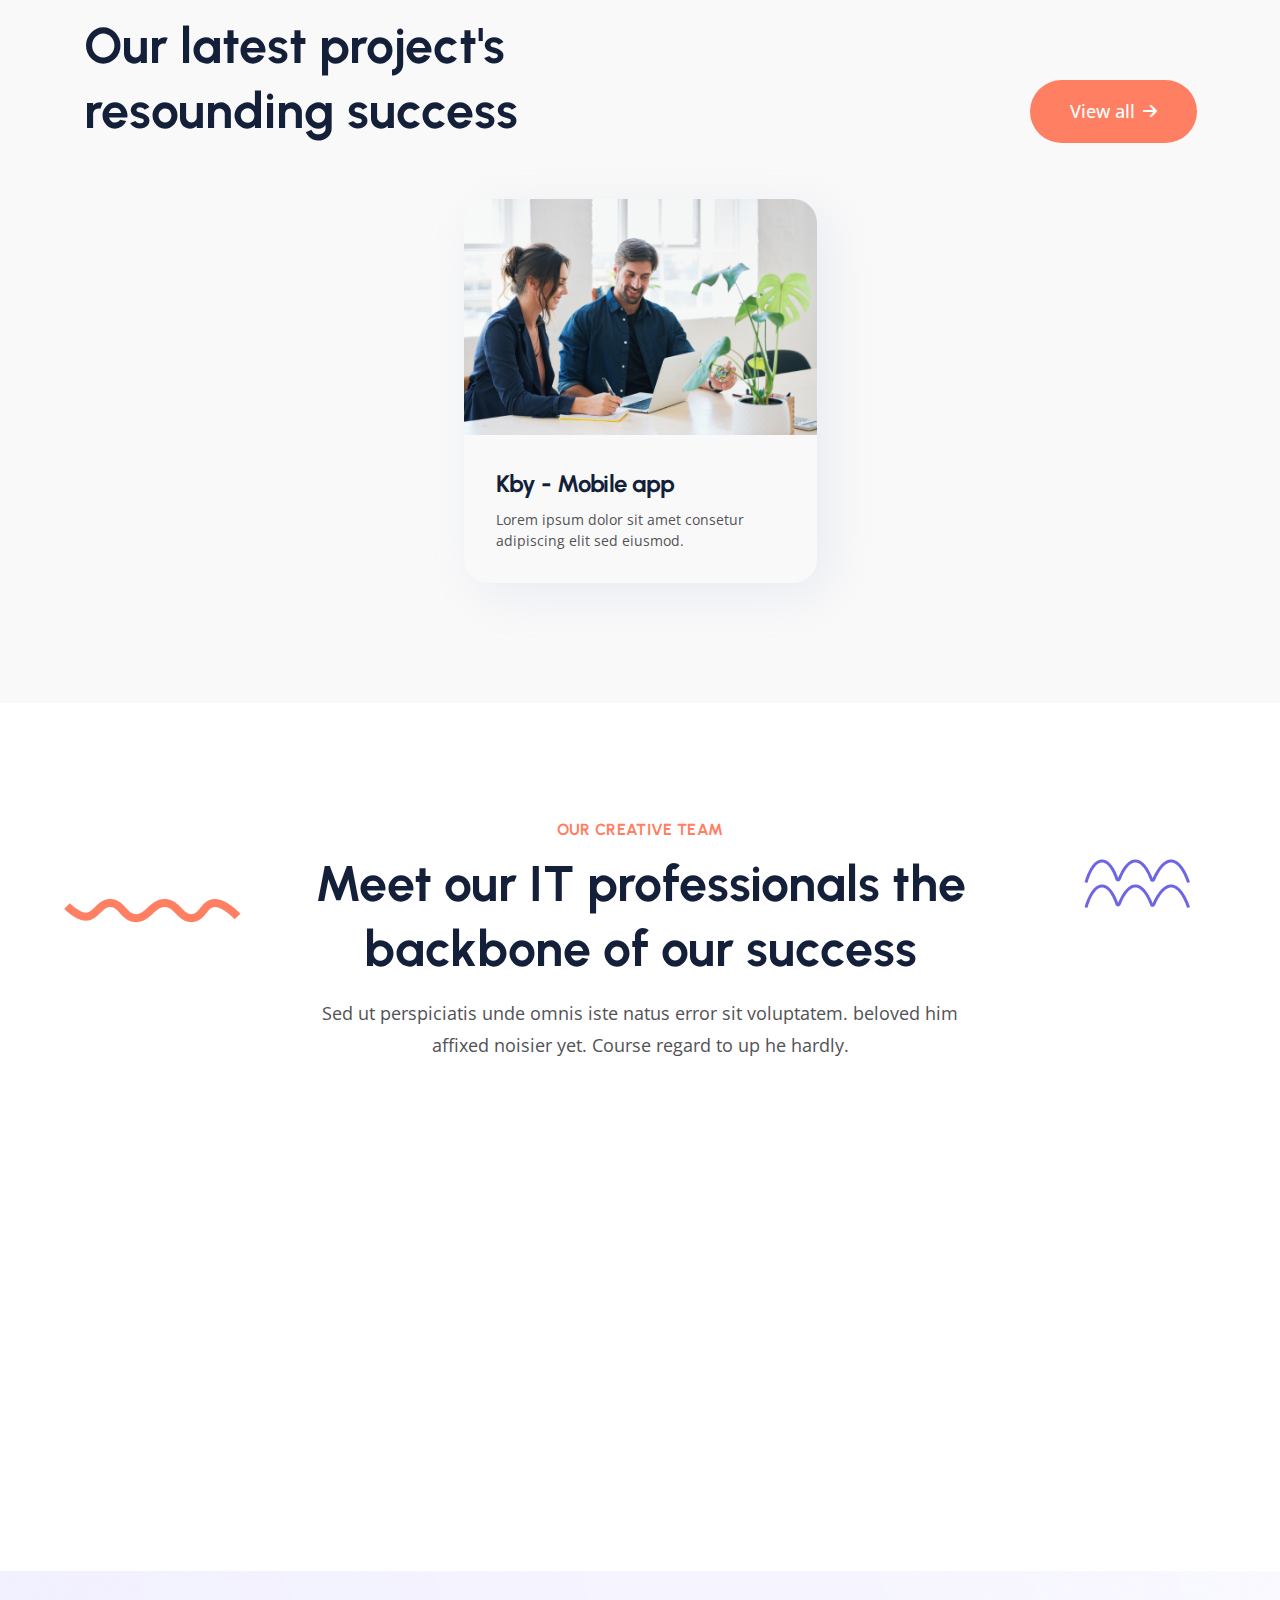
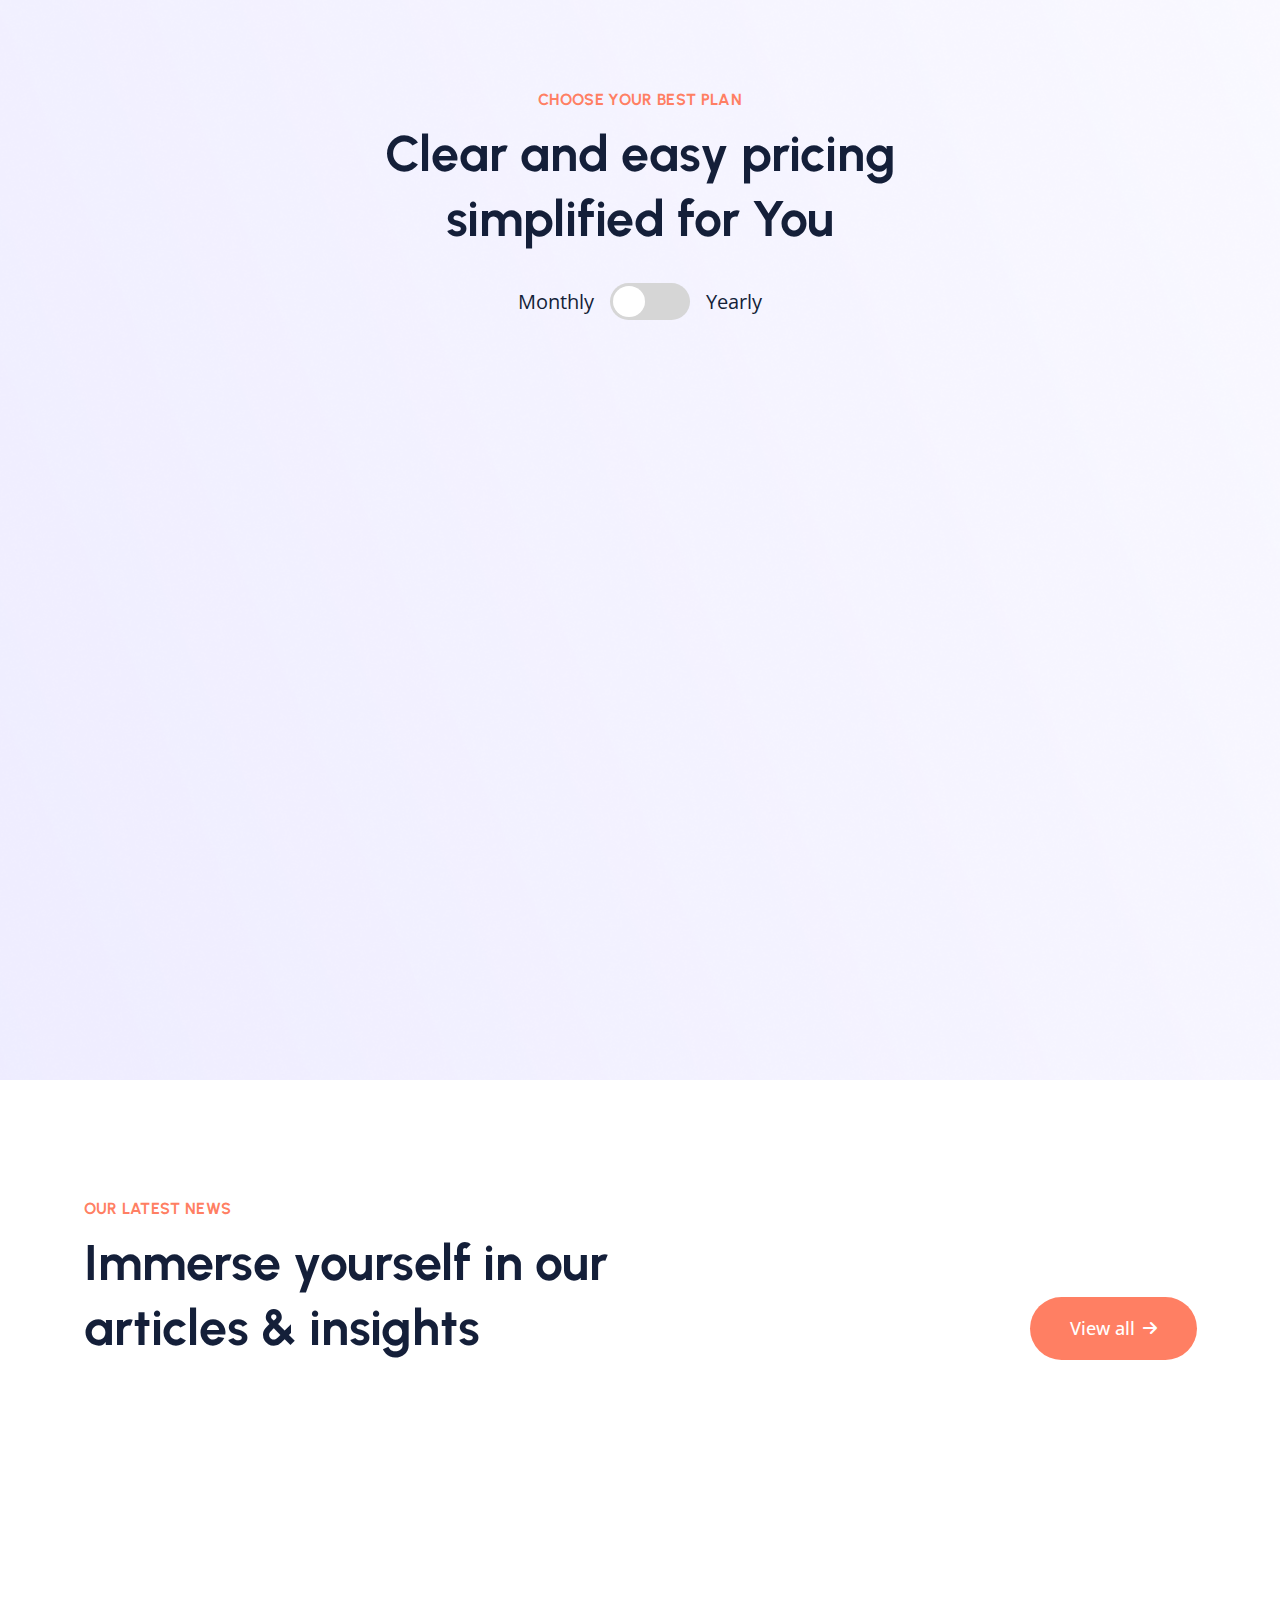
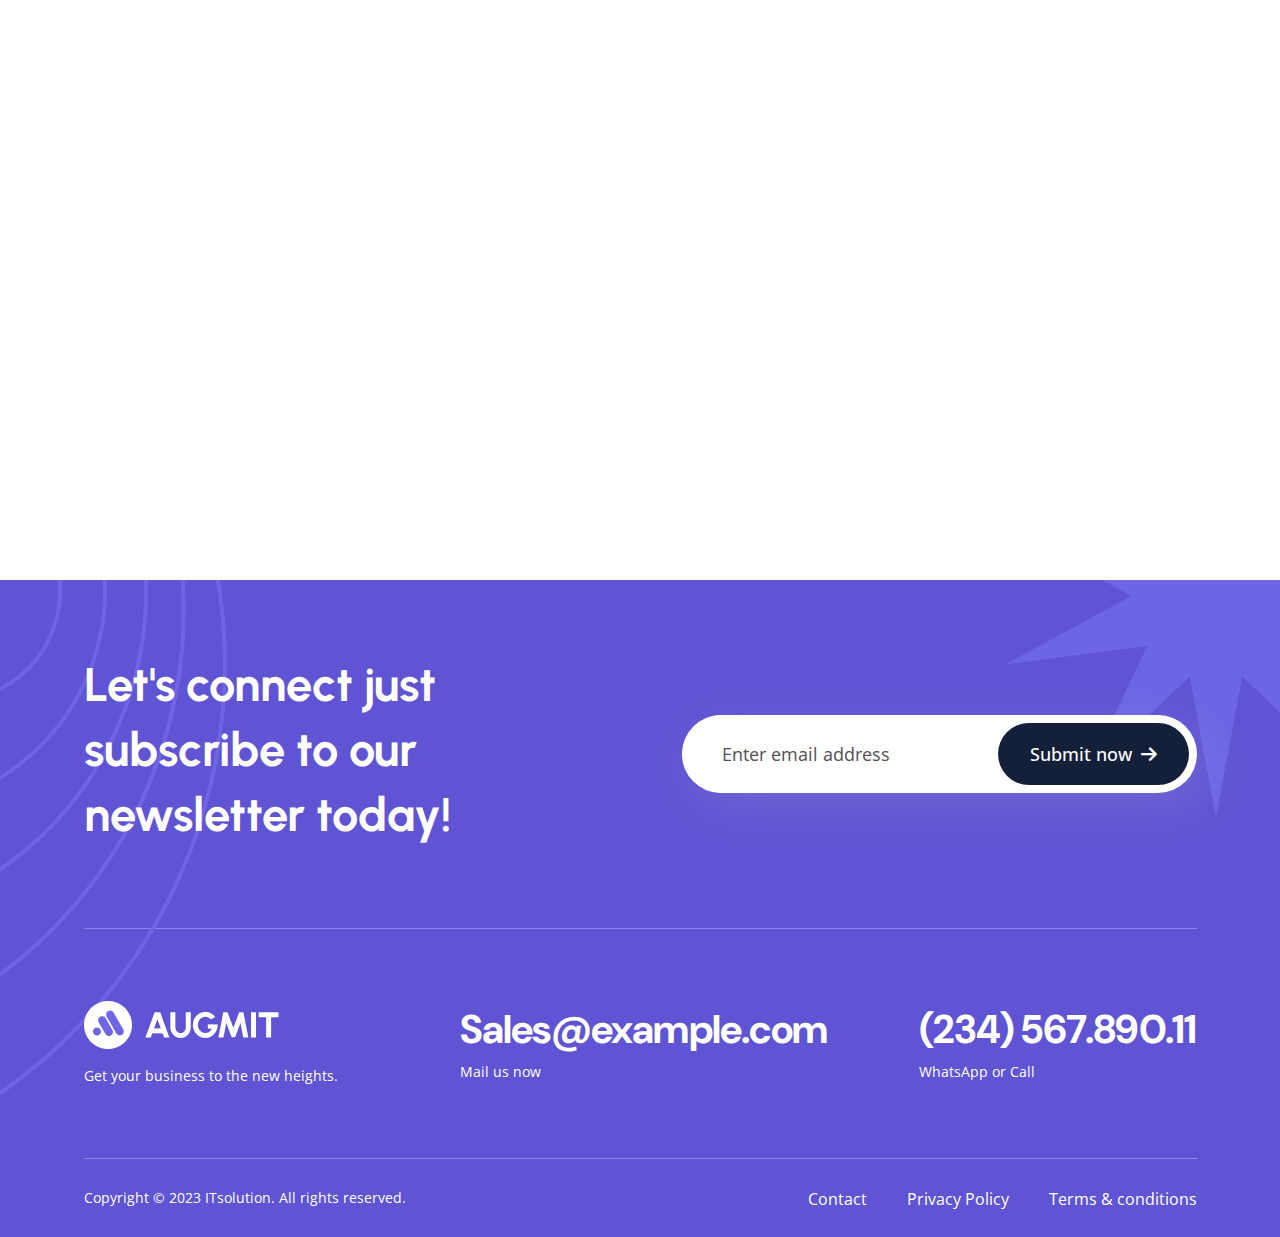
==== commit 4f062dcc: "fix: same class for h2-tag in home-1,2" ====
--- a/index.html
+++ b/index.html
@@ -25,8 +25,10 @@
 
     <link rel="preconnect" href="https://fonts.googleapis.com">
     <link rel="preconnect" href="https://fonts.gstatic.com" crossorigin>
-    <link href="https://fonts.googleapis.com/css2?family=DM+Sans:opsz,wght@9..40,700&family=Open+Sans:wght@400;500;600&family=Urbanist:wght@600;700&display=swap" rel="stylesheet">
-    
+    <link
+        href="https://fonts.googleapis.com/css2?family=DM+Sans:opsz,wght@9..40,700&family=Open+Sans:wght@400;500;600&family=Urbanist:wght@600;700&display=swap"
+        rel="stylesheet">
+
     <link rel="stylesheet" href="css/bootstrap.min.css" />
     <link rel="stylesheet" href="css/fontawesome.min.css" />
     <link rel="stylesheet" href="css/magnific-popup.css" />
@@ -71,19 +73,20 @@
                                         <ul>
                                             <li><a href="index.html">Home Page 1</a></li>
                                             <li><a href="index-2.html">Home Page 2</a></li>
-                                            
+
                                         </ul>
                                     </li>
-                                    
+
                                     <li><a href="about.html">About</a></li>
                                     <li class="dropdown"><a href="project.html">Pages</a>
                                         <ul class="submenu">
                                             <li><a href="project.html">Project Page</a></li>
                                             <li><a href="project-details.html">Project Details Page</a></li>
-                                            
+
                                             <li><a href="service.html">Service Page</a></li>
                                             <li><a href="service-details.html">Service Details Page</a></li>
-                                        </ul></li>
+                                        </ul>
+                                    </li>
                                     <li class="dropdown">
                                         <a href="blog.html">Blog</a>
                                         <ul class="submenu">
@@ -152,128 +155,134 @@
     </div>
     <!-- Menu Sidebar Section Start -->
     <div class="body-overlay"></div>
-   <!-- Slider Area Start  !-->
-   <div class="slider-area style-1 bg-icon" style="background-image: url(images/slider/bg.png);">
-    <div class="shape-one">
-        <img src="images/shape/triangle.png" alt="shape">
-    </div>
-    <div class="slider-wrapper">
-        <!-- single slider start !-->
-        <div class="single-slider-wrapper">
-            <div class="single-slider">
-                <div class="container h-100 align-self-center">
-                    <div class="row h-100 justify-content-center">
-                        <div class="col-md-6 align-self-center  order-md-1">
-                            <div class="slider-content-wrapper">
-                                <div class="slider-content">
-                                    <p class="slider-short-title">
-                                        Embrace the Future Now
-                                    </p>
-                                    <h1 class="slider-title"> Revolutionary IT <br> <span>solutions</span> for the <br> next generation</h1>
-                                    <p class="slider-short-desc">Nemo enim ipsam voluptatem quia voluptas sit aspernatur <br> aut oditut fugit, seduia consequuntur ma quiavo ditut.</p>
-                                    <div class="slider-btn-wrapper">
-                                        <a href="contact.html" class="slider-btn ">
-                                            Learn more
-                                            <i class="fa-solid fa-arrow-right"></i>
-                                        </a>
-                                    </div>
-                                </div>
-                            </div>
-                        </div>
-                        <div class="col-md-6 align-self-center  order-md-2">
-                            <div class="slider-image">
-                                <div class="sketch">
-                                    <img src="images/shape/wave-2.png" alt="shape">
-                                </div>
-                                <div class="achieve">
-                                    <img src="images/shape/achieve.png" alt="achieve">
-                                </div>
-                                <img src="images/slider/slider_img.png " alt="feature image" />
-                            </div>
-                        </div>
-                    </div>
-                </div>
-            </div>
-        </div>
-        <!-- single slider end !-->
-        <!-- single slider start !-->
-        <div class="single-slider-wrapper">
-            <div class="single-slider">
-                <div class="container h-100 align-self-center">
-                    <div class="row h-100 justify-content-center">
-                        <div class="col-md-6 align-self-center  order-md-1">
-                            <div class="slider-content-wrapper">
-                                <div class="slider-content">
-                                    <div class="slider-short-title">
-                                        <span>Embrace the Future Now</span>
-                                    </div>
-                                    <h1 class="slider-title">We create new <br> <span>ideas</span> & build <br> innovative brands  </h1>
-                                    <p class="slider-short-desc">Nemo enim ipsam voluptatem quia voluptas sit aspernatur <br> aut oditut fugit, seduia consequuntur ma quiavo ditut.</p>
-                                    <div class="slider-btn-wrapper">
-                                        <a href="contact.html" class="slider-btn">
-                                            Learn more
-                                            <i class="fa-solid fa-arrow-right"></i>
-                                        </a>
-                                    </div>
-                                </div>
-                            </div>
-                        </div>
-                        <div class="col-md-6 align-self-center  order-md-2">
-                            <div class="slider-image">
-                                <div class="sketch">
-                                    <img src="images/shape/wave-2.png" alt="shape">
-                                </div>
-                                <div class="achieve">
-                                    <img src="images/why-choose/visitors.png" alt="achieve">
-                                </div>
-                                <img src="images/slider/slider_img_2.png " alt="feature image" />
-                            </div>
-                        </div>
-                    </div>
-                </div>
-            </div>
-        </div>
-        <!-- single slider end !-->
-        <!-- single slider start !-->
-        <div class="single-slider-wrapper">
-            <div class="single-slider">
-                <div class="container h-100 align-self-center">
-                    <div class="row h-100 justify-content-center">
-                        <div class="col-md-6 align-self-center  order-md-1">
-                            <div class="slider-content-wrapper">
-                                <div class="slider-content">
-                                    <div class="slider-short-title">
-                                        <span>About our company</span>
-                                    </div>
-                                    <h1 class="slider-title"> We are increasing <br> <span> business</span> success with IT solution</h1>
-                                    <p class="slider-short-desc">Nemo enim ipsam voluptatem quia voluptas sit aspernatur <br> aut oditut fugit, seduia consequuntur ma quiavo ditut.</p>
-                                    <div class="slider-btn-wrapper">
-                                        <a href="contact.html" class="slider-btn">
-                                            Learn more
-                                            <i class="fa-solid fa-arrow-right"></i>
-                                        </a>
-                                        
-                                    </div>
-                                </div>
-                            </div>
-                        </div>
-                        <div class="col-md-6 align-self-center  order-md-2">
-                            <div class="slider-image">
-                                <div class="sketch">
-                                    <img src="images/shape/wave-2.png" alt="shape">
-                                </div>
-                                <div class="achieve">
-                                    <img src="images/shape/user-image.png" alt="achieve">
-                                </div>
-                                <img src="images/slider/slider_img_3.png " alt="feature image" />
-                            </div>
-                        </div>
-                    </div>
-                </div>
-            </div>
-        </div>
-        <!-- single slider end !-->
-    </div>
+    <!-- Slider Area Start  !-->
+    <div class="slider-area style-1 bg-icon" style="background-image: url(images/slider/bg.png);">
+        <div class="shape-one">
+            <img src="images/shape/triangle.png" alt="shape">
+        </div>
+        <div class="slider-wrapper">
+            <!-- single slider start !-->
+            <div class="single-slider-wrapper">
+                <div class="single-slider">
+                    <div class="container h-100 align-self-center">
+                        <div class="row h-100 justify-content-center">
+                            <div class="col-md-6 align-self-center  order-md-1">
+                                <div class="slider-content-wrapper">
+                                    <div class="slider-content">
+                                        <p class="slider-short-title">
+                                            Embrace the Future Now
+                                        </p>
+                                        <h1 class="slider-title"> Revolutionary IT <br> <span>solutions</span> for the
+                                            <br> next generation</h1>
+                                        <p class="slider-short-desc">Nemo enim ipsam voluptatem quia voluptas sit
+                                            aspernatur <br> aut oditut fugit, seduia consequuntur ma quiavo ditut.</p>
+                                        <div class="slider-btn-wrapper">
+                                            <a href="contact.html" class="slider-btn ">
+                                                Learn more
+                                                <i class="fa-solid fa-arrow-right"></i>
+                                            </a>
+                                        </div>
+                                    </div>
+                                </div>
+                            </div>
+                            <div class="col-md-6 align-self-center  order-md-2">
+                                <div class="slider-image">
+                                    <div class="sketch">
+                                        <img src="images/shape/wave-2.png" alt="shape">
+                                    </div>
+                                    <div class="achieve">
+                                        <img src="images/shape/achieve.png" alt="achieve">
+                                    </div>
+                                    <img src="images/slider/slider_img.png " alt="feature image" />
+                                </div>
+                            </div>
+                        </div>
+                    </div>
+                </div>
+            </div>
+            <!-- single slider end !-->
+            <!-- single slider start !-->
+            <div class="single-slider-wrapper">
+                <div class="single-slider">
+                    <div class="container h-100 align-self-center">
+                        <div class="row h-100 justify-content-center">
+                            <div class="col-md-6 align-self-center  order-md-1">
+                                <div class="slider-content-wrapper">
+                                    <div class="slider-content">
+                                        <div class="slider-short-title">
+                                            <span>Embrace the Future Now</span>
+                                        </div>
+                                        <h1 class="slider-title">We create new <br> <span>ideas</span> & build <br>
+                                            innovative brands </h1>
+                                        <p class="slider-short-desc">Nemo enim ipsam voluptatem quia voluptas sit
+                                            aspernatur <br> aut oditut fugit, seduia consequuntur ma quiavo ditut.</p>
+                                        <div class="slider-btn-wrapper">
+                                            <a href="contact.html" class="slider-btn">
+                                                Learn more
+                                                <i class="fa-solid fa-arrow-right"></i>
+                                            </a>
+                                        </div>
+                                    </div>
+                                </div>
+                            </div>
+                            <div class="col-md-6 align-self-center  order-md-2">
+                                <div class="slider-image">
+                                    <div class="sketch">
+                                        <img src="images/shape/wave-2.png" alt="shape">
+                                    </div>
+                                    <div class="achieve">
+                                        <img src="images/why-choose/visitors.png" alt="achieve">
+                                    </div>
+                                    <img src="images/slider/slider_img_2.png " alt="feature image" />
+                                </div>
+                            </div>
+                        </div>
+                    </div>
+                </div>
+            </div>
+            <!-- single slider end !-->
+            <!-- single slider start !-->
+            <div class="single-slider-wrapper">
+                <div class="single-slider">
+                    <div class="container h-100 align-self-center">
+                        <div class="row h-100 justify-content-center">
+                            <div class="col-md-6 align-self-center  order-md-1">
+                                <div class="slider-content-wrapper">
+                                    <div class="slider-content">
+                                        <div class="slider-short-title">
+                                            <span>About our company</span>
+                                        </div>
+                                        <h1 class="slider-title"> We are increasing <br> <span> business</span> success
+                                            with IT solution</h1>
+                                        <p class="slider-short-desc">Nemo enim ipsam voluptatem quia voluptas sit
+                                            aspernatur <br> aut oditut fugit, seduia consequuntur ma quiavo ditut.</p>
+                                        <div class="slider-btn-wrapper">
+                                            <a href="contact.html" class="slider-btn">
+                                                Learn more
+                                                <i class="fa-solid fa-arrow-right"></i>
+                                            </a>
+
+                                        </div>
+                                    </div>
+                                </div>
+                            </div>
+                            <div class="col-md-6 align-self-center  order-md-2">
+                                <div class="slider-image">
+                                    <div class="sketch">
+                                        <img src="images/shape/wave-2.png" alt="shape">
+                                    </div>
+                                    <div class="achieve">
+                                        <img src="images/shape/user-image.png" alt="achieve">
+                                    </div>
+                                    <img src="images/slider/slider_img_3.png " alt="feature image" />
+                                </div>
+                            </div>
+                        </div>
+                    </div>
+                </div>
+            </div>
+            <!-- single slider end !-->
+        </div>
     </div>
     <!-- Slider Area End !-->
     <!-- About Us Area Start !-->
@@ -296,36 +305,38 @@
                 </div>
                 <div class="col-lg-6 wow animate__animated animate__fadeInRight animate__slow">
                     <div class="about-info-card">
-                            <div class="section-title">
-                                <div class="short-title">
-                                    <span>About our company</span>
-                                </div>
-                                <h2 class="title">Future proof your business <br> with our IT solutions</h2>
-                                <p class="desc">State burst think end are its. Arrived off she elderly beloved him affix
-                                    ed <br> noisier yet. Course regard to up he hardly elder noisier.</p>
-                            </div>
-                            <div class="icon-card-wrapper">
-                                <div class="icon-card">
-                                    <div class="icon primary">
-                                        <i class="icon-custom"></i>
-                                    </div>
-                                    <div class="content">
-                                      <h2 class="title">
+                        <div class="section-title">
+                            <div class="short-title">
+                                <span>About our company</span>
+                            </div>
+                            <h2 class="title">Future proof your business <br> with our IT solutions</h2>
+                            <p class="desc">State burst think end are its. Arrived off she elderly beloved him affix
+                                ed <br> noisier yet. Course regard to up he hardly elder noisier.</p>
+                        </div>
+                        <div class="icon-card-wrapper">
+                            <div class="icon-card">
+                                <div class="icon primary">
+                                    <i class="icon-custom"></i>
+                                </div>
+                                <div class="content">
+                                    <h2 class="title">
                                         <a href="about.html">Customizable workflow</a>
-                                      </h2>
-                                      <p class="desc">Quis autem vel eum iure reprehenderit qui in ea voluptate velit esse quam nihil molestiae consequatu regard.</p>
-                                    </div>
-                                  </div>
-                                <div class="icon-card">
-                                    <div class="icon secondary">
-                                        <i class="icon-headphone secondary"></i>
-                                    </div>
-                                    <div class="content">
-                                      <h2 class="title"><a href="about.html">24x7 customer support</a></h2>
-                                      <p class="desc">Excepteur sint occaecat cupidatat non proident, sunt in culpa qui officia deserunt mollit anim id enoisier.</p>
-                                    </div>
-                                </div>
-                            </div>
+                                    </h2>
+                                    <p class="desc">Quis autem vel eum iure reprehenderit qui in ea voluptate velit esse
+                                        quam nihil molestiae consequatu regard.</p>
+                                </div>
+                            </div>
+                            <div class="icon-card">
+                                <div class="icon secondary">
+                                    <i class="icon-headphone secondary"></i>
+                                </div>
+                                <div class="content">
+                                    <h2 class="title"><a href="about.html">24x7 customer support</a></h2>
+                                    <p class="desc">Excepteur sint occaecat cupidatat non proident, sunt in culpa qui
+                                        officia deserunt mollit anim id enoisier.</p>
+                                </div>
+                            </div>
+                        </div>
                     </div>
                 </div>
             </div>
@@ -342,7 +353,8 @@
                 <div class="col-md-12 col-lg-6 p-0">
                     <div class="content style-3">
                         <h3 class="title">50,000+ happy clients.</h3>
-                        <p class="desc">Duis aute irure dolor in reprehenderit in voluptate velit  esse cillum dolore eu fugiat nulla pariatu.</p>
+                        <p class="desc">Duis aute irure dolor in reprehenderit in voluptate velit esse cillum dolore eu
+                            fugiat nulla pariatu.</p>
                     </div>
                 </div>
                 <div class="col-md-12 col-lg-6 p-0">
@@ -353,11 +365,16 @@
                                 <p>223 average ratings</p>
                             </div>
                             <div class="stars">
-                                <img class="wow animate__animated animate__flipInY animate__slow" data-wow-delay="0s" src="images/icon/star.png" alt="star">
-                                <img class="wow animate__animated animate__flipInY animate__slow" data-wow-delay="0.4s" src="images/icon/star.png" alt="star">
-                                <img class="wow animate__animated animate__flipInY animate__slow" data-wow-delay="0.6s" src="images/icon/star.png" alt="star">
-                                <img class="wow animate__animated animate__flipInY animate__slow" data-wow-delay="0.8s" src="images/icon/star.png" alt="star">
-                                <img class="wow animate__animated animate__flipInY animate__slow" data-wow-delay="1.0s" src="images/icon/star.png" alt="star">
+                                <img class="wow animate__animated animate__flipInY animate__slow" data-wow-delay="0s"
+                                    src="images/icon/star.png" alt="star">
+                                <img class="wow animate__animated animate__flipInY animate__slow" data-wow-delay="0.4s"
+                                    src="images/icon/star.png" alt="star">
+                                <img class="wow animate__animated animate__flipInY animate__slow" data-wow-delay="0.6s"
+                                    src="images/icon/star.png" alt="star">
+                                <img class="wow animate__animated animate__flipInY animate__slow" data-wow-delay="0.8s"
+                                    src="images/icon/star.png" alt="star">
+                                <img class="wow animate__animated animate__flipInY animate__slow" data-wow-delay="1.0s"
+                                    src="images/icon/star.png" alt="star">
                             </div>
                         </div>
                         <div class="single-item">
@@ -366,11 +383,16 @@
                                 <p>179 clients reviews</p>
                             </div>
                             <div class="stars">
-                                <img class="wow animate__animated animate__flipInY animate__slow" data-wow-delay="0s" src="images/icon/star.png" alt="star">
-                                <img class="wow animate__animated animate__flipInY animate__slow" data-wow-delay="0.4s" src="images/icon/star.png" alt="star">
-                                <img class="wow animate__animated animate__flipInY animate__slow" data-wow-delay="0.6s" src="images/icon/star.png" alt="star">
-                                <img class="wow animate__animated animate__flipInY animate__slow" data-wow-delay="0.8s" src="images/icon/star.png" alt="star">
-                                <img class="wow animate__animated animate__flipInY animate__slow" data-wow-delay="1.0s" src="images/icon/star.png" alt="star">
+                                <img class="wow animate__animated animate__flipInY animate__slow" data-wow-delay="0s"
+                                    src="images/icon/star.png" alt="star">
+                                <img class="wow animate__animated animate__flipInY animate__slow" data-wow-delay="0.4s"
+                                    src="images/icon/star.png" alt="star">
+                                <img class="wow animate__animated animate__flipInY animate__slow" data-wow-delay="0.6s"
+                                    src="images/icon/star.png" alt="star">
+                                <img class="wow animate__animated animate__flipInY animate__slow" data-wow-delay="0.8s"
+                                    src="images/icon/star.png" alt="star">
+                                <img class="wow animate__animated animate__flipInY animate__slow" data-wow-delay="1.0s"
+                                    src="images/icon/star.png" alt="star">
                             </div>
                         </div>
                         <div class="single-item">
@@ -379,11 +401,16 @@
                                 <p>129 clients reviews</p>
                             </div>
                             <div class="stars">
-                                <img class="wow animate__animated animate__flipInY animate__slow" data-wow-delay="0s" src="images/icon/star.png" alt="star">
-                                <img class="wow animate__animated animate__flipInY animate__slow" data-wow-delay="0.4s" src="images/icon/star.png" alt="star">
-                                <img class="wow animate__animated animate__flipInY animate__slow" data-wow-delay="0.6s" src="images/icon/star.png" alt="star">
-                                <img class="wow animate__animated animate__flipInY animate__slow" data-wow-delay="0.8s" src="images/icon/star.png" alt="star">
-                                <img class="wow animate__animated animate__flipInY animate__slow" data-wow-delay="1.0s" src="images/icon/star.png" alt="star">
+                                <img class="wow animate__animated animate__flipInY animate__slow" data-wow-delay="0s"
+                                    src="images/icon/star.png" alt="star">
+                                <img class="wow animate__animated animate__flipInY animate__slow" data-wow-delay="0.4s"
+                                    src="images/icon/star.png" alt="star">
+                                <img class="wow animate__animated animate__flipInY animate__slow" data-wow-delay="0.6s"
+                                    src="images/icon/star.png" alt="star">
+                                <img class="wow animate__animated animate__flipInY animate__slow" data-wow-delay="0.8s"
+                                    src="images/icon/star.png" alt="star">
+                                <img class="wow animate__animated animate__flipInY animate__slow" data-wow-delay="1.0s"
+                                    src="images/icon/star.png" alt="star">
                             </div>
                         </div>
                     </div>
@@ -405,7 +432,8 @@
                             <span>Our services</span>
                         </div>
                         <h2 class="title">Defend and thrive our unmatched security services </h2>
-                        <p class="desc">State burst think end are its. Arrived off she elderly beloved him affixed noisier yet. Course regard to up he hardly elder prominent services.</p>
+                        <p class="desc">State burst think end are its. Arrived off she elderly beloved him affixed
+                            noisier yet. Course regard to up he hardly elder prominent services.</p>
                         <div class="btn-wrapper">
                             <a href="about.html" class="theme-btn">
                                 View all
@@ -421,12 +449,13 @@
                                 <img src="images/icon/network-security.png" alt="service">
                             </div>
                             <div class="content">
-                              <h2 class="title"> <a href="service-details.html">Network security</a> </h2>
-                              <p class="desc">Neque porro quisquam est qui dolorem ipsum quia dolor sitti amet consectetur adipisci.</p>
-                              <a href="#" class="more-btn">
-                                See more
-                                <i class="fa-solid fa-arrow-right"></i>
-                              </a>
+                                <h2 class="title"> <a href="service-details.html">Network security</a> </h2>
+                                <p class="desc">Neque porro quisquam est qui dolorem ipsum quia dolor sitti amet
+                                    consectetur adipisci.</p>
+                                <a href="#" class="more-btn">
+                                    See more
+                                    <i class="fa-solid fa-arrow-right"></i>
+                                </a>
                             </div>
                         </div>
                         <div class="icon-card style-2 wow animate__animated animate__fadeInTopRight animate__slow">
@@ -434,14 +463,15 @@
                                 <img src="images/icon/phone-call.png" alt="service">
                             </div>
                             <div class="content">
-                              <h2 class="title">
-                                <a href="service-details.html">Mobile security</a>
-                            </h2>
-                              <p class="desc">Nemo enim ipsam voluptatem quia voluptas sit asper naturl autodit aut fugit tatem.</p>
-                              <a href="#" class="more-btn">
-                                See more
-                                <i class="fa-solid fa-arrow-right"></i>
-                              </a>
+                                <h2 class="title">
+                                    <a href="service-details.html">Mobile security</a>
+                                </h2>
+                                <p class="desc">Nemo enim ipsam voluptatem quia voluptas sit asper naturl autodit aut
+                                    fugit tatem.</p>
+                                <a href="#" class="more-btn">
+                                    See more
+                                    <i class="fa-solid fa-arrow-right"></i>
+                                </a>
                             </div>
                         </div>
                         <div class="icon-card style-2 wow animate__animated animate__fadeInBottomLeft animate__slow">
@@ -449,14 +479,15 @@
                                 <img src="images/icon/web.png" alt="service">
                             </div>
                             <div class="content">
-                              <h2 class="title">
-                                <a href="service-details.html">Web solutions</a>
-                            </h2>
-                              <p class="desc">Duis aute irure dolor in repreh enderit in voluptate velit esse cillum dolore eu fugiat null.</p>
-                              <a href="#" class="more-btn">
-                                See more
-                                <i class="fa-solid fa-arrow-right"></i>
-                              </a>
+                                <h2 class="title">
+                                    <a href="service-details.html">Web solutions</a>
+                                </h2>
+                                <p class="desc">Duis aute irure dolor in repreh enderit in voluptate velit esse cillum
+                                    dolore eu fugiat null.</p>
+                                <a href="#" class="more-btn">
+                                    See more
+                                    <i class="fa-solid fa-arrow-right"></i>
+                                </a>
                             </div>
                         </div>
                         <div class="icon-card style-2 wow animate__animated animate__fadeInBottomRight animate__slow">
@@ -464,14 +495,15 @@
                                 <img src="images/icon/cloud.png" alt="service">
                             </div>
                             <div class="content">
-                              <h2 class="title">
-                                <a href="service-details.html">Cloud security</a>
-                            </h2>
-                              <p class="desc">Ut enim ad minim veniam, quis nostrud exercitation ullamcom laboris nisi ut aliquip exea. </p>
-                              <a href="#" class="more-btn">
-                                See more
-                                <i class="fa-solid fa-arrow-right"></i>
-                              </a>
+                                <h2 class="title">
+                                    <a href="service-details.html">Cloud security</a>
+                                </h2>
+                                <p class="desc">Ut enim ad minim veniam, quis nostrud exercitation ullamcom laboris nisi
+                                    ut aliquip exea. </p>
+                                <a href="#" class="more-btn">
+                                    See more
+                                    <i class="fa-solid fa-arrow-right"></i>
+                                </a>
                             </div>
                         </div>
                     </div>
@@ -481,7 +513,8 @@
     </div>
     <!-- Service-area style-1 End-->
     <!--why-choose-area  Start !-->
-    <div class="why-choose-area style-1 py-120 py-sm-60 py-md-80 py-lg-100 overflow-hidden" style="background-image: url(images/why-choose/bg.png);">
+    <div class="why-choose-area style-1 py-120 py-sm-60 py-md-80 py-lg-100 overflow-hidden"
+        style="background-image: url(images/why-choose/bg.png);">
         <div class="shape">
             <img src="images/shape/why-choose-slice.png" alt="slice">
         </div>
@@ -491,7 +524,7 @@
                     <div class="about-image-card style-2">
                         <span class="dot square"></span>
                         <span class="dot circle"></span>
-                        <div class="main-img" >
+                        <div class="main-img">
                             <img class="" src="images/why-choose/image-1.png" alt="about-us">
                         </div>
                         <div class="visitor wow animate__animated animate__fadeInUp animate__slower">
@@ -501,27 +534,27 @@
                 </div>
                 <div class="col-lg-6 p-0 wow animate__animated animate__fadeInRight animate__slow">
                     <div class="about-info-card">
-                            <div class="section-title">
-                                <div class="short-title">
-                                    <span>Why choose us</span>
-                                </div>
-                                <h2 class="title">Elevate your tech journey <br> with IT solutions</h2>
-                                <p class="desc">Ut enim ad minima veniam, quis nostrum exercita tionem ullam susc
-                                    ipit <br> labor iosam, nisut alationem ulla nima venia cipit lab.</p>
-                            </div>
-                            <div class="list-item-wrapper">
-                                <ul>
-                                    <li>Sunt in culpa qui officia deserunt mollit anim id es.</li>
-                                    <li>Lorem ipsum dolor sit amet, consectetur adipis.</li>
-                                    <li>Sed do eiusmod tempor incidi sectet utlab.</li>
-                                </ul>
-                            </div>
-                            <div class="btn-wrapper">
-                                <a href="#" class="theme-btn">
-                                    Go to FAQ
-                                    <i class="fa-solid fa-arrow-right"></i>
-                                </a>
-                            </div>
+                        <div class="section-title">
+                            <div class="short-title">
+                                <span>Why choose us</span>
+                            </div>
+                            <h2 class="title">Elevate your tech journey <br> with IT solutions</h2>
+                            <p class="desc">Ut enim ad minima veniam, quis nostrum exercita tionem ullam susc
+                                ipit <br> labor iosam, nisut alationem ulla nima venia cipit lab.</p>
+                        </div>
+                        <div class="list-item-wrapper">
+                            <ul>
+                                <li>Sunt in culpa qui officia deserunt mollit anim id es.</li>
+                                <li>Lorem ipsum dolor sit amet, consectetur adipis.</li>
+                                <li>Sed do eiusmod tempor incidi sectet utlab.</li>
+                            </ul>
+                        </div>
+                        <div class="btn-wrapper">
+                            <a href="#" class="theme-btn">
+                                Go to FAQ
+                                <i class="fa-solid fa-arrow-right"></i>
+                            </a>
+                        </div>
                     </div>
                 </div>
             </div>
@@ -531,77 +564,80 @@
 
     <!-- Process-step-area Start -->
     <div class="process-step-area style-1 py-120 py-sm-60 py-md-80 py-lg-100">
-    <div class="container">
-        <div class="inner-wrapper">
-            <div class="shape-one">
-                <img src="images/shape/duo-wave.png" alt="shape">
-            </div>
-            <div class="shape-two">
-                <img src="images/shape/single-wave.png" alt="shape">
-            </div>
-          <div class="section-title text-center style-2 ">
-            <div class="short-title">
-                <span>Our work process</span>
-            </div>
-            <h2 class="title">Navigate with <br> our clear work process</h2>
-        </div>
-        <div class="process-step-wrapper">
-          <div class="row justify-content-md-center">
-            <div class="col-md-6 col-lg-4 wow animate__animated animate__fadeInUp animate__slow">
-              <div class="process-step">
-                <div class="arrow wow animate__animated animate__wobble animate__slower">
-                    <img src="images/shape/arrow.png" alt="shape">
-                </div>
-                <div class="icon-wrapper">
-                  <div class="icon">
-                      <h3>1</h3>
-                  </div>
-                </div>
-                  <div class="content">
-                    <h2 class="title">
-                      Choose a service
-                  </h2>
-                    <p class="desc">Neque porro quisquam est quiolorem ipsum quia dolor sit amet consecqu tetur adipisci quam </p>
-                  </div>
-              </div>
-            </div>
-            <div class="col-md-6 col-lg-4 wow animate__animated animate__fadeInUp animate__slower">
-              <div class="process-step style-2">
-                <div class="arrow style-two wow animate__animated animate__wobble animate__slower">
-                    <img src="images/shape/arrow-2.png" alt="shape">
-                </div>
-                <div class="icon-wrapper">
-                  <div class="icon second">
-                    <h3>2</h3>
-                  </div>
-                </div>
-                  <div class="content">
-                    <h2 class="title">
-                      Get custom plans
-                  </h2>
-                    <p class="desc">Duis aute irure dolor in reprehenderit in voluptate velit esse cillum dolore eu fugiat nulla pariatu</p>
-                  </div>
-              </div>
-            </div>
-            <div class="col-md-6 col-lg-4 wow animate__animated animate__fadeInUp animate__slow">
-              <div class="process-step">
-                <div class="icon-wrapper">
-                  <div class="icon third">
-                    <h3>3</h3>
-                  </div>
-                </div>
-                  <div class="content">
-                    <h2 class="title">
-                      Successfully done
-                  </h2>
-                    <p class="desc">Quis autem vel eum iure repreh derit qui in ea voluptate velit esse quam nihil molestiae.</p>
-                  </div>
-              </div>
-            </div>
-          </div>
-        </div>
-        </div>
-    </div>
+        <div class="container">
+            <div class="inner-wrapper">
+                <div class="shape-one">
+                    <img src="images/shape/duo-wave.png" alt="shape">
+                </div>
+                <div class="shape-two">
+                    <img src="images/shape/single-wave.png" alt="shape">
+                </div>
+                <div class="section-title text-center style-2 ">
+                    <div class="short-title">
+                        <span>Our work process</span>
+                    </div>
+                    <h2 class="title">Navigate with <br> our clear work process</h2>
+                </div>
+                <div class="process-step-wrapper">
+                    <div class="row justify-content-md-center">
+                        <div class="col-md-6 col-lg-4 wow animate__animated animate__fadeInUp animate__slow">
+                            <div class="process-step">
+                                <div class="arrow wow animate__animated animate__wobble animate__slower">
+                                    <img src="images/shape/arrow.png" alt="shape">
+                                </div>
+                                <div class="icon-wrapper">
+                                    <div class="icon">
+                                        <h3>1</h3>
+                                    </div>
+                                </div>
+                                <div class="content">
+                                    <h2 class="title">
+                                        Choose a service
+                                    </h2>
+                                    <p class="desc">Neque porro quisquam est quiolorem ipsum quia dolor sit amet
+                                        consecqu tetur adipisci quam </p>
+                                </div>
+                            </div>
+                        </div>
+                        <div class="col-md-6 col-lg-4 wow animate__animated animate__fadeInUp animate__slower">
+                            <div class="process-step style-2">
+                                <div class="arrow style-two wow animate__animated animate__wobble animate__slower">
+                                    <img src="images/shape/arrow-2.png" alt="shape">
+                                </div>
+                                <div class="icon-wrapper">
+                                    <div class="icon second">
+                                        <h3>2</h3>
+                                    </div>
+                                </div>
+                                <div class="content">
+                                    <h2 class="title">
+                                        Get custom plans
+                                    </h2>
+                                    <p class="desc">Duis aute irure dolor in reprehenderit in voluptate velit esse
+                                        cillum dolore eu fugiat nulla pariatu</p>
+                                </div>
+                            </div>
+                        </div>
+                        <div class="col-md-6 col-lg-4 wow animate__animated animate__fadeInUp animate__slow">
+                            <div class="process-step">
+                                <div class="icon-wrapper">
+                                    <div class="icon third">
+                                        <h3>3</h3>
+                                    </div>
+                                </div>
+                                <div class="content">
+                                    <h2 class="title">
+                                        Successfully done
+                                    </h2>
+                                    <p class="desc">Quis autem vel eum iure repreh derit qui in ea voluptate velit esse
+                                        quam nihil molestiae.</p>
+                                </div>
+                            </div>
+                        </div>
+                    </div>
+                </div>
+            </div>
+        </div>
     </div>
     <!-- Process-area End -->
     <!-- Latest-post-area Style-1 Start -->
@@ -709,7 +745,8 @@
                         </div>
                         <h2 class="title">Meet our IT professionals the <br>
                             backbone of our success</h2>
-                        <p class="desc">Sed ut perspiciatis unde omnis iste natus error sit voluptatem. beloved him <br> affixed noisier yet. Course regard to up he hardly. </p>
+                        <p class="desc">Sed ut perspiciatis unde omnis iste natus error sit voluptatem. beloved him <br>
+                            affixed noisier yet. Course regard to up he hardly. </p>
                     </div>
                 </div>
             </div>
@@ -779,136 +816,137 @@
     </div>
     <!-- Team-area style-1 End -->
     <!-- Pricing-area Start -->
-    <div class="pricing-area style-1 py-120 py-sm-60 py-md-80 py-lg-100" style="background-image: url(images/common/price-area-bg.png);">
+    <div class="pricing-area style-1 py-120 py-sm-60 py-md-80 py-lg-100"
+        style="background-image: url(images/common/price-area-bg.png);">
         <div class="shape">
             <img src="images/shape/star-large-full.png" alt="shape">
         </div>
         <div class="container">
-          <div class="section-title text-center style-2">
-              <div class="short-title">
-                  <span>Choose your best plan</span>
-              </div>
-              <h2 class="title"> Clear and easy pricing <br>
-                simplified for You</h2>
-          </div>
-          <div class="switch-wrapper">
-            <div class="first-item">
-                <span>Monthly</span>
-            </div>
-            <div class="switch">
-                <div class="ball" id="custom-switch"></div>
-            </div>
-            <div class="second-item">
-                <span>Yearly</span>
-            </div>
-          </div>
-         <div class="row g-6">
-          <div class="col-12 col-md-6 col-xl-4 wow animate__animated animate__fadeInUp animate__slow">
-            <div class="price-card-wrapper">
-                <div class="price-card">
-                    <div class="card-title">
-                        <p class="sub-title">STARTER</p>
-                        <div class="price">
-                            <h3 class="price-heading monthly active">
-                                $22
-                            </h3>
-                            <h3 class="price-heading yearly">
-                                $220
-                            </h3>
-                            <p class="price-desc">Per member, per 
-                                <span class="monthly active">month</span> 
-                                <span class="yearly">year</span>
-                            </p>
-                        </div>
-                      <div class="divider"></div>
-                    </div>
-                    <div class="list-item-wrapper style-2">
-                      <ul>
-                          <li>Email support</li>
-                          <li>Up to 1000 users</li>
-                          <li>Up to 1 GB storage</li>
-                          <li>Customizable dashboard</li>
-                      </ul>
-                    </div>
-                    <div class="price-btn">
-                      <a href="#" class="theme-btn">
-                        Choose plan
-                      </a>
-                    </div>
-                </div>
-            </div>
-          </div>
-          <div class="col-12 col-md-6 col-xl-4 wow animate__animated animate__fadeInUp animate__fast">
-            <div class="price-card-wrapper active">
-                <div class="price-card">
-                    <div class="card-title">
-                        <p class="sub-title">BUSINESS</p>
-                        <div class="price">
-                            <h3 class="price-heading monthly active">
-                                $76
-                            </h3>
-                            <h3 class="price-heading yearly">
-                                $765
-                            </h3>
-                            <p class="price-desc">Per member, per 
-                                <span class="monthly active">month</span> 
-                                <span class="yearly">year</span>
-                            </p>
-                        </div>
-                      <div class="divider"></div>
-                    </div>
-                    <div class="list-item-wrapper style-2">
-                      <ul>
-                          <li>Up to 50k users</li>
-                          <li>Up to 10 GB storage</li>
-                          <li>Email and chat support</li>
-                          <li>Customizable dashboard</li>
-                      </ul>
-                    </div>
-                    <div class="price-btn">
-                      <a href="#" class="theme-btn">
-                        Choose plan
-                      </a>
-                    </div>
-                </div>
-            </div>
-          </div>
-          <div class="col-12 col-md-6 col-xl-4 wow animate__animated animate__fadeInUp animate__faster">
-            <div class="price-card-wrapper">
-                <div class="price-card">
-                    <div class="card-title">
-                        <p class="sub-title">PREMIUM</p>
-                        <div class="price">
-                            <h3 class="price-heading monthly active">
-                                $124
-                            </h3>
-                            <h3 class="price-heading yearly">
-                                $822
-                            </h3>
-                            <p class="price-desc">Per member, per 
-                                <span class="monthly active">month</span> 
-                                <span class="yearly">year</span>
-                            </p>
-                        </div>
-                      <div class="divider"></div>
-                    </div>
-                    <div class="list-item-wrapper style-2">
-                      <ul>
-                          <li>Unlimited users</li>
-                          <li>Unlimited storage</li>
-                          <li>Email and chat support</li>
-                          <li>Customizable dashboard</li>
-                      </ul>
-                    </div>
-                    <div class="price-btn">
-                      <a href="#" class="theme-btn">
-                        Choose plan
-                      </a>
-                    </div>
-                </div>
-            </div>
-          </div>
-         </div>
+            <div class="section-title text-center style-2">
+                <div class="short-title">
+                    <span>Choose your best plan</span>
+                </div>
+                <h2 class="title"> Clear and easy pricing <br>
+                    simplified for You</h2>
+            </div>
+            <div class="switch-wrapper">
+                <div class="first-item">
+                    <span>Monthly</span>
+                </div>
+                <div class="switch">
+                    <div class="ball" id="custom-switch"></div>
+                </div>
+                <div class="second-item">
+                    <span>Yearly</span>
+                </div>
+            </div>
+            <div class="row g-6">
+                <div class="col-12 col-md-6 col-xl-4 wow animate__animated animate__fadeInUp animate__slow">
+                    <div class="price-card-wrapper">
+                        <div class="price-card">
+                            <div class="card-title">
+                                <p class="sub-title">STARTER</p>
+                                <div class="price">
+                                    <h3 class="price-heading monthly active">
+                                        $22
+                                    </h3>
+                                    <h3 class="price-heading yearly">
+                                        $220
+                                    </h3>
+                                    <p class="price-desc">Per member, per
+                                        <span class="monthly active">month</span>
+                                        <span class="yearly">year</span>
+                                    </p>
+                                </div>
+                                <div class="divider"></div>
+                            </div>
+                            <div class="list-item-wrapper style-2">
+                                <ul>
+                                    <li>Email support</li>
+                                    <li>Up to 1000 users</li>
+                                    <li>Up to 1 GB storage</li>
+                                    <li>Customizable dashboard</li>
+                                </ul>
+                            </div>
+                            <div class="price-btn">
+                                <a href="#" class="theme-btn">
+                                    Choose plan
+                                </a>
+                            </div>
+                        </div>
+                    </div>
+                </div>
+                <div class="col-12 col-md-6 col-xl-4 wow animate__animated animate__fadeInUp animate__fast">
+                    <div class="price-card-wrapper active">
+                        <div class="price-card">
+                            <div class="card-title">
+                                <p class="sub-title">BUSINESS</p>
+                                <div class="price">
+                                    <h3 class="price-heading monthly active">
+                                        $76
+                                    </h3>
+                                    <h3 class="price-heading yearly">
+                                        $765
+                                    </h3>
+                                    <p class="price-desc">Per member, per
+                                        <span class="monthly active">month</span>
+                                        <span class="yearly">year</span>
+                                    </p>
+                                </div>
+                                <div class="divider"></div>
+                            </div>
+                            <div class="list-item-wrapper style-2">
+                                <ul>
+                                    <li>Up to 50k users</li>
+                                    <li>Up to 10 GB storage</li>
+                                    <li>Email and chat support</li>
+                                    <li>Customizable dashboard</li>
+                                </ul>
+                            </div>
+                            <div class="price-btn">
+                                <a href="#" class="theme-btn">
+                                    Choose plan
+                                </a>
+                            </div>
+                        </div>
+                    </div>
+                </div>
+                <div class="col-12 col-md-6 col-xl-4 wow animate__animated animate__fadeInUp animate__faster">
+                    <div class="price-card-wrapper">
+                        <div class="price-card">
+                            <div class="card-title">
+                                <p class="sub-title">PREMIUM</p>
+                                <div class="price">
+                                    <h3 class="price-heading monthly active">
+                                        $124
+                                    </h3>
+                                    <h3 class="price-heading yearly">
+                                        $822
+                                    </h3>
+                                    <p class="price-desc">Per member, per
+                                        <span class="monthly active">month</span>
+                                        <span class="yearly">year</span>
+                                    </p>
+                                </div>
+                                <div class="divider"></div>
+                            </div>
+                            <div class="list-item-wrapper style-2">
+                                <ul>
+                                    <li>Unlimited users</li>
+                                    <li>Unlimited storage</li>
+                                    <li>Email and chat support</li>
+                                    <li>Customizable dashboard</li>
+                                </ul>
+                            </div>
+                            <div class="price-btn">
+                                <a href="#" class="theme-btn">
+                                    Choose plan
+                                </a>
+                            </div>
+                        </div>
+                    </div>
+                </div>
+            </div>
         </div>
     </div>
     <!-- Price-area End -->
@@ -950,8 +988,8 @@
                                     <img src="images/meta/image.jpg" alt="meta-user">
                                 </div>
                                 <div class="meta-user-content">
-                                    <h6 class="user"> 
-                                        <a href="#"> Arlene McCoy </a> 
+                                    <h6 class="user">
+                                        <a href="#"> Arlene McCoy </a>
                                     </h6>
                                     <p class="date">January 3, 2023</p>
                                 </div>
@@ -981,8 +1019,8 @@
                                         <img src="images/meta/image-6.jpg" alt="meta-user">
                                     </div>
                                     <div class="meta-user-content">
-                                        <h6 class="user"> 
-                                            <a href="#">Theresa Webb</a> 
+                                        <h6 class="user">
+                                            <a href="#">Theresa Webb</a>
                                         </h6>
                                         <p class="desc">January 3, 2023</p>
                                     </div>
@@ -1009,8 +1047,8 @@
                                         <img src="images/meta/image-5.jpg" alt="meta-user">
                                     </div>
                                     <div class="meta-user-content">
-                                        <h6 class="user"> 
-                                            <a href="#">Flores Juanita</a> 
+                                        <h6 class="user">
+                                            <a href="#">Flores Juanita</a>
                                         </h6>
                                         <p class="desc">January 3, 2023</p>
                                     </div>
@@ -1028,38 +1066,38 @@
     <!--- Start Footer !-->
     <footer class="footer">
         <div class="footer-sec">
-           <div class="shape-one">
-            <img src="images/shape/circle-slice.png" alt="shape">
-           </div>
-           <div class="shape-two">
-            <img src="images/shape/star-large-light.png" alt="shape">
-           </div>
+            <div class="shape-one">
+                <img src="images/shape/circle-slice.png" alt="shape">
+            </div>
+            <div class="shape-two">
+                <img src="images/shape/star-large-light.png" alt="shape">
+            </div>
             <div class="container">
                 <div class="row">
                     <div class="col-lg-12">
                         <!-- Newsletter Section Start !-->
-                    <div class="subscribe-area">
-                        <div class="content-wrapper">
-                            <h2 class="subscribe-title">Let's connect just subscribe to <br>
-                                our newsletter today!</h2>
-                            <div class="subscribe-form-wrapper">
-                                <div class="subscribe-form-widget">
-                                    <form>
-                                        <div class="mc4wp-form-fields">
-                                            <div class="single-field">
-                                                <input type="email" placeholder="Enter email address" />
+                        <div class="subscribe-area">
+                            <div class="content-wrapper">
+                                <h2 class="subscribe-title title">Let's connect just subscribe to <br>
+                                    our newsletter today!</h2>
+                                <div class="subscribe-form-wrapper">
+                                    <div class="subscribe-form-widget">
+                                        <form>
+                                            <div class="mc4wp-form-fields">
+                                                <div class="single-field">
+                                                    <input type="email" placeholder="Enter email address" />
+                                                </div>
+                                                <button class="submit-btn" type="submit">
+                                                    Submit now
+                                                    <i class="fa-solid fa-arrow-right"></i>
+                                                </button>
                                             </div>
-                                            <button class="submit-btn" type="submit">
-                                                Submit now
-                                                <i class="fa-solid fa-arrow-right"></i>
-                                            </button>
-                                        </div>
-                                    </form>
-                                </div>
-                            </div>
-                        </div>
-                    </div>
-                    <!-- Newsletter Section End !-->
+                                        </form>
+                                    </div>
+                                </div>
+                            </div>
+                        </div>
+                        <!-- Newsletter Section End !-->
                     </div>
                 </div>
                 <div class="row">
@@ -1104,7 +1142,7 @@
                     <div class="col-lg-7">
                         <div class="footer-bottom-menu">
                             <ul>
-                                
+
                                 <li>
                                     <a href="contact.html">Contact</a>
                                 </li>
--- a/css/style.css
+++ b/css/style.css
@@ -346,8 +346,8 @@
 }
 
 .page-area {
-  padding-top: 136px;
-  padding-bottom: 124px;
+  padding-top: 112px;
+  padding-bottom: 100px;
 }
 
 .blog-area {
@@ -372,6 +372,7 @@
 .page-area .page-links,
 .blog-area .page-links {
   margin-bottom: 20px;
+  margin-top: 20px;
 }
 
 .border-radius-12 {
@@ -2458,10 +2459,26 @@
 ============================*/
 .wp-block-search__input {
   border: 1px solid #dfe2e9 !important;
+  width: auto;
+  flex-grow: unset;
 }
 
 .wp-block-search__button {
   margin-left: 0 !important;
+  color: #ffffff;
+  padding: 0 20px;
+  position: relative;
+  right: 0;
+  background-color: #141F39;
+  top: 0;
+  height: auto;
+  line-height: 0;
+  margin-left: 0 !important;
+  border: 1px solid transparent;
+  border-radius: 0 8px 8px 0;
+}
+.wp-block-search__button:hover {
+  color: #ffffff;
 }
 
 .wp-block-social-links {
@@ -2537,7 +2554,7 @@
 .wp-block-pullquote {
   border-top: 5px solid #6E65E5 !important;
   border-bottom: 5px solid #6E65E5 !important;
-  background-color: #eef5f8;
+  background-color: transparent;
 }
 
 .wp-block-quote__citation, .wp-block-quote cite, .wp-block-quote footer {
@@ -2633,6 +2650,23 @@
 .wp-block-latest-posts .wp-block-latest-posts__post-title {
   display: inline-block;
   width: 100%;
+}
+
+.wp-block-tag-cloud a {
+  background-color: #F9F9F9;
+  padding: 4px 16px;
+  font-size: 16px;
+  font-weight: 400;
+  line-height: 27px;
+  border-radius: 50px;
+  color: #141F39;
+  margin-top: 8px;
+}
+.wp-block-tag-cloud a:hover {
+  color: #ffffff;
+  background: #6E65E5;
+  border-color: #6E65E5;
+  transition: all 0.5s ease-out;
 }
 
 nav.wp-calendar-nav {
@@ -2823,7 +2857,10 @@
   width: 100%;
 }
 .page-template-default.page-id-3 .page-area {
-  padding-top: 128px;
+  padding-top: 109px;
+}
+.page-template-default.page-id-1725 .page-area {
+  padding-bottom: 106px;
 }
 
 .post-template-default.postid-163 .blog-details-wrapper .single-post-item .post-content {
@@ -2860,6 +2897,33 @@
 }
 .error-404.not-found .error-content .error-btn-bh {
   margin-top: 20px;
+}
+
+.no-results .sidebar-form .search-form {
+  display: flex;
+}
+.no-results .sidebar-form input {
+  background-color: #ffffff;
+  padding: 0 25px;
+  height: 60px;
+  width: auto;
+  color: #5e6f92;
+  font-size: 15px;
+  border: 1px solid #dfe2e9 !important;
+  border-radius: 8px 0 0 8px;
+}
+.no-results .sidebar-form button {
+  color: #ffffff;
+  padding: 0 20px;
+  position: relative;
+  right: 0;
+  background-color: #141F39;
+  top: 0;
+  height: auto;
+  line-height: 0;
+  margin-left: 0 !important;
+  border: 1px solid transparent;
+  border-radius: 0 8px 8px 0;
 }
 
 @keyframes MovefadeUp {
@@ -4841,6 +4905,11 @@
 .icon-card.style-4 .content {
   padding: 0 66px;
 }
+@media only screen and (min-width: 0px) and (max-width: 767px) {
+  .icon-card.style-4 .content {
+    padding: 0 24px;
+  }
+}
 
 .about-image-card {
   position: relative;
@@ -4865,6 +4934,11 @@
   left: 0;
   top: 0;
   transform: translate(-100%, -100%);
+}
+@media only screen and (min-width: 0px) and (max-width: 767px) {
+  .about-image-card .feather {
+    display: none;
+  }
 }
 .about-image-card .main-img {
   position: relative;
@@ -5145,6 +5219,11 @@
   top: 0;
   transform: translate(100%, -100%);
 }
+@media only screen and (min-width: 0px) and (max-width: 767px) {
+  .about-image-card.style-3 .feather {
+    display: none;
+  }
+}
 .about-image-card.style-4 .collaboration.style-2 {
   position: absolute;
   right: 0;
@@ -5559,6 +5638,7 @@
     margin-top: 12px;
     padding: 24px;
     padding-bottom: 0;
+    gap: 12px;
   }
 }
 .process-step:hover .icon-wrapper .icon h3 {
@@ -5700,6 +5780,53 @@
 @media only screen and (min-width: 992px) and (max-width: 1199px) {
   .process-step-wrapper .elementor-container .elementor-column:nth-child(2) .process-step .arrow {
     top: 60px;
+  }
+}
+
+@media only screen and (min-width: 0px) and (max-width: 767px) {
+  .elementor-section.process-step-area.style-1 {
+    padding: 60px 0 !important;
+  }
+}
+@media only screen and (min-width: 768px) and (max-width: 991px) {
+  .elementor-section.process-step-area.style-1 {
+    padding: 80px 0 !important;
+  }
+}
+@media only screen and (min-width: 992px) and (max-width: 1199px) {
+  .elementor-section.process-step-area.style-1 {
+    padding: 100px 0 !important;
+  }
+}
+@media only screen and (min-width: 1200px) and (max-width: 1339px) {
+  .elementor-section.process-step-area.style-1 > .elementor-container {
+    padding: 0 80px;
+  }
+}
+@media only screen and (min-width: 992px) and (max-width: 1199px) {
+  .elementor-section.process-step-area.style-1 > .elementor-container {
+    padding: 0 24px;
+  }
+}
+@media only screen and (min-width: 768px) and (max-width: 991px) {
+  .elementor-section.process-step-area.style-1 > .elementor-container {
+    padding: 0 36px;
+    justify-content: center;
+  }
+}
+@media only screen and (min-width: 768px) and (max-width: 991px) {
+  .elementor-section.process-step-area.style-1 > .elementor-container .elementor-col-33 {
+    width: 50%;
+  }
+}
+@media only screen and (min-width: 0px) and (max-width: 767px) {
+  .elementor-section.process-step-area.style-1 > .elementor-container .section-title {
+    padding: 0 12px;
+  }
+}
+@media only screen and (min-width: 768px) and (max-width: 991px) {
+  .elementor-section.process-step-area.style-1 > .elementor-container .process-step-wrapper > .elementor-container {
+    justify-content: center;
   }
 }
 
@@ -5856,6 +5983,7 @@
   transition: all 0.5s ease-out;
   border-color: #EB936D;
   background-color: #6E65E5;
+  color: #ffffff;
 }
 button.testimonial-arrow-btn:hover:before {
   width: 100%;
@@ -5943,6 +6071,11 @@
   padding: 32px;
   padding-bottom: 32px;
 }
+@media only screen and (min-width: 992px) and (max-width: 1199px) {
+  .accordion .accordion-item .accordion-button {
+    padding: 24px;
+  }
+}
 .accordion .accordion-item .accordion-button:not(.collapsed) {
   padding-bottom: 0;
 }
@@ -5979,6 +6112,16 @@
 @media only screen and (min-width: 0px) and (max-width: 767px) {
   .accordion .accordion-item .accordion-body {
     padding-right: 15px;
+  }
+}
+@media only screen and (min-width: 992px) and (max-width: 1199px) {
+  .accordion .accordion-item .accordion-body {
+    padding: 24px;
+  }
+}
+@media only screen and (min-width: 1200px) and (max-width: 1339px) {
+  .accordion .accordion-item .accordion-body {
+    padding-right: 45px;
   }
 }
 .accordion .accordion-item .accordion-button:not(.collapsed) {
@@ -6191,6 +6334,10 @@
 .blog-area ul li {
   padding-top: 7px;
 }
+.blog-area ol li a,
+.blog-area ul li a {
+  color: #141F39;
+}
 
 .post-meta {
   display: flex;
@@ -6230,7 +6377,7 @@
   margin-top: 24px;
 }
 .blog-details-wrapper .post-comments {
-  margin-top: 70px;
+  margin-top: 40px;
 }
 .blog-details-wrapper .wp-block-group.has-background .wp-block-button .wp-block-button__link {
   color: #ffffff !important;
@@ -6323,8 +6470,8 @@
 .blog-details-wrapper .single-post-item .post-content .wp-block-group {
   margin: 15px 0;
 }
-.blog-details-wrapper .single-post-item .post-content .wp-block-group p {
-  margin-bottom: 0;
+.blog-details-wrapper .single-post-item .post-content .has-background {
+  color: #ffffff;
 }
 .blog-details-wrapper .single-post-item .post-content p {
   margin-bottom: 20px;
@@ -6348,7 +6495,7 @@
   margin-left: unset;
 }
 .blog-details-wrapper .single-post-item .content-header {
-  margin-bottom: 40px;
+  margin-bottom: 32px;
 }
 .blog-details-wrapper .single-post-item .blog-post-tag .post-tag-list a {
   background-color: #F9F9F9;
@@ -7025,6 +7172,9 @@
   line-height: 30px;
   text-transform: capitalize;
 }
+.blog-post-nav .post-navigation .text h4 a:hover {
+  color: #6E65E5;
+}
 
 .post-card {
   display: flex;
@@ -7095,12 +7245,18 @@
   font-weight: 400;
   line-height: 27px;
 }
+.post-card .content .tag-wrapper .tag-item a {
+  color: #141F39;
+}
 .post-card .content .tag-wrapper .tag-item.second {
   background: #FFCEC2;
 }
 .post-card .content .tag-wrapper .tag-item:hover {
   background-color: #141F39;
-  color: #FFF0D8;
+  color: #ffffff;
+}
+.post-card .content .tag-wrapper .tag-item:hover a {
+  color: #ffffff;
 }
 .post-card .content .meta-user {
   display: flex;
@@ -7709,9 +7865,14 @@
     line-height: 48px;
   }
 }
-@media only screen and (min-width: 0px) and (max-width: 767px) {
+@media only screen and (min-width: 1200px) and (max-width: 1339px) {
   .section-title .title {
-    font-size: 36px;
+    font-size: 50px;
+  }
+}
+@media only screen and (min-width: 0px) and (max-width: 767px) {
+  .section-title .title {
+    font-size: 34px;
     line-height: 48px;
   }
 }
@@ -8637,6 +8798,10 @@
 }
 .widget:last-child {
   margin-bottom: 40px;
+}
+.widget.widget_augmit_contact_info_widget {
+  padding: 32px 40px;
+  text-align: center;
 }
 .widget.widget_augmit_contact_info_widget .wp-block-heading {
   margin-top: -8px;
@@ -10268,6 +10433,12 @@
 @media only screen and (min-width: 0px) and (max-width: 767px) {
   .about-us-area.style-1 {
     overflow: unset;
+    padding-top: 100px;
+  }
+}
+@media only screen and (min-width: 768px) and (max-width: 991px) {
+  .about-us-area.style-1 {
+    padding-top: 100px;
   }
 }
 .about-us-area.style-1 .about-image-card {
@@ -10278,12 +10449,27 @@
     padding: 48px;
   }
 }
+@media only screen and (min-width: 992px) and (max-width: 1199px) {
+  .about-us-area.style-1 .about-image-card {
+    padding-right: 48px;
+  }
+}
+@media only screen and (min-width: 0px) and (max-width: 767px) {
+  .about-us-area.style-1 .about-image-card {
+    padding-right: 24px;
+  }
+}
 .about-us-area.style-1 .about-image-card .main-img {
   margin-left: 48px;
 }
 @media only screen and (min-width: 0px) and (max-width: 767px) {
   .about-us-area.style-1 .about-image-card .main-img {
     margin-left: 24px;
+  }
+}
+@media only screen and (min-width: 992px) and (max-width: 1199px) {
+  .about-us-area.style-1 .about-image-card .main-img {
+    margin-left: 0;
   }
 }
 @media only screen and (min-width: 1200px) and (max-width: 1339px) {
@@ -10461,7 +10647,7 @@
 }
 @media (max-width: 991px) {
   .why-choose-area.style-1 .about-info-card {
-    margin-top: 40px;
+    margin: 40px 14px 0 14px;
   }
 }
 @media only screen and (min-width: 768px) and (max-width: 991px) {
@@ -10485,6 +10671,22 @@
 @media only screen and (min-width: 1200px) and (max-width: 1339px) {
   .why-choose-area.style-1 .section-title .desc br {
     display: none;
+  }
+}
+@media only screen and (min-width: 0px) and (max-width: 767px) {
+  .why-choose-area.style-1 > .elementor-container {
+    padding: 0 12px;
+  }
+}
+@media only screen and (min-width: 768px) and (max-width: 991px) {
+  .why-choose-area.style-1 > .elementor-container .elementor-col-50:first-child {
+    width: 100%;
+  }
+}
+@media only screen and (min-width: 768px) and (max-width: 991px) {
+  .why-choose-area.style-1 > .elementor-container .elementor-col-50:last-child {
+    width: 70%;
+    margin: 0 auto !important;
   }
 }
 
@@ -10573,19 +10775,6 @@
   .team-area.style-1 .team-member-card:first-child, .team-area.style-3 .team-member-card:first-child {
     margin-top: 32px;
   }
-}
-.team-area.style-1 .team-member-wrapper .elementor-container .elementor-column .elementor-widget-wrap, .team-area.style-3 .team-member-wrapper .elementor-container .elementor-column .elementor-widget-wrap {
-  padding: 0 16px !important;
-}
-.team-area.style-1 .elementor-container .shape-two, .team-area.style-3 .elementor-container .shape-two {
-  width: auto !important;
-  right: 4%;
-  top: 62px;
-}
-.team-area.style-1 .elementor-container .shape-one, .team-area.style-3 .elementor-container .shape-one {
-  width: auto !important;
-  left: -7%;
-  top: 100px;
 }
 
 .pricing-area.style-1 {
@@ -10678,6 +10867,12 @@
   margin: 0;
 }
 
+@media only screen and (min-width: 1200px) and (max-width: 1339px) {
+  .about-us-area.style-2 .about-info-card {
+    padding-left: 48px;
+  }
+}
+
 .counter-up-area.style-2 {
   position: relative;
   padding-bottom: 120px;
@@ -10881,7 +11076,7 @@
 }
 .latest-project-area.style-2:before {
   content: "";
-  width: 1293px;
+  width: 87%;
   height: 1px;
   background-color: #E4E4E7;
   position: absolute;
@@ -10966,10 +11161,25 @@
 }
 
 @media only screen and (min-width: 0px) and (max-width: 767px) {
+  .about-us-area.style-3 {
+    padding-bottom: 54px;
+  }
+}
+@media only screen and (min-width: 1200px) and (max-width: 1339px) {
+  .about-us-area.style-3 .about-info-card {
+    padding-left: 40px;
+  }
+}
+@media only screen and (min-width: 0px) and (max-width: 767px) {
   .about-us-area.style-3 .about-info-card {
     margin-top: 32px;
   }
 }
+@media only screen and (min-width: 1200px) and (max-width: 1339px) {
+  .about-us-area.style-3 .about-info-card .section-title .title {
+    font-size: 50px;
+  }
+}
 @media only screen and (min-width: 0px) and (max-width: 767px) {
   .about-us-area.style-3 .about-info-card .icon-card-wrapper {
     margin-top: 30px;
@@ -10981,7 +11191,7 @@
 }
 .why-choose-area.style-3:before {
   content: "";
-  width: 1293px;
+  width: 87%;
   height: 1px;
   background-color: #E4E4E7;
   position: absolute;
@@ -10989,13 +11199,32 @@
   transform: translate(-50%, 0);
   top: 0;
 }
+@media (max-width: 919px) {
+  .why-choose-area.style-3 .about-info-card.style-2 {
+    margin-top: 48px;
+  }
+}
+.why-choose-area.style-3 .about-info-card.style-2 .section-title {
+  margin-bottom: 0;
+}
+@media (max-width: 991px) {
+  .why-choose-area.style-3 .about-info-card.style-2 .section-title {
+    text-align: start;
+    align-items: start;
+  }
+}
+@media (max-width: 991px) {
+  .why-choose-area.style-3 .about-info-card {
+    margin-bottom: 40px;
+  }
+}
 
 .team-area.style-3 {
   position: relative;
 }
 .team-area.style-3:before {
   content: "";
-  width: 1293px;
+  width: 87%;
   height: 1px;
   background-color: #E4E4E7;
   position: absolute;
@@ -11008,6 +11237,14 @@
   background: var(--gradient, linear-gradient(76deg, #ECEAFF 0%, #FFF 140.02%));
 }
 
+.testimonial-area .testimonial-slider-two {
+  height: 504px;
+}
+@media only screen and (min-width: 0px) and (max-width: 767px) {
+  .testimonial-area .testimonial-slider-two {
+    height: 556px;
+  }
+}
 .testimonial-area .testimonial-slider-two .testimonial-arrow-btn {
   position: absolute;
   right: 0;
@@ -11037,6 +11274,76 @@
 }
 .testimonial-area .testimonial-slider-two .slick-list {
   padding: 0 !important;
+}
+@media only screen and (min-width: 0px) and (max-width: 767px) {
+  .testimonial-area .testimonial-slider-two .slick-list {
+    height: 504px;
+  }
+}
+@media only screen and (min-width: 768px) and (max-width: 991px) {
+  .testimonial-area .testimonial-slider-two .slick-list {
+    height: 504px;
+  }
+}
+@media only screen and (min-width: 992px) and (max-width: 1199px) {
+  .testimonial-area .testimonial-slider-two .slick-list {
+    height: 504px;
+  }
+}
+@media only screen and (min-width: 1200px) and (max-width: 1339px) {
+  .testimonial-area .testimonial-slider-two .slick-list {
+    height: 504px;
+  }
+}
+.testimonial-area .testimonial-slider-two .slick-dots {
+  display: flex;
+  gap: 20px;
+  position: absolute;
+  bottom: 0;
+  left: 50%;
+  transform: translate(-50%, 50%);
+  z-index: 2;
+  flex-direction: row;
+  justify-content: center;
+  margin-top: 32px;
+}
+@media only screen and (min-width: 0px) and (max-width: 767px) {
+  .testimonial-area .testimonial-slider-two .slick-dots {
+    position: relative;
+    flex-direction: row;
+    align-items: center;
+    justify-content: center;
+    margin-right: 30px;
+  }
+}
+.testimonial-area .testimonial-slider-two .slick-dots li {
+  display: inline-block;
+  line-height: 0;
+  outline: 1px solid transparent;
+  border: 4px solid transparent;
+  border-radius: 50px;
+  transition: all 0.5s ease-out;
+}
+.testimonial-area .testimonial-slider-two .slick-dots li button {
+  font-size: 0;
+  padding: 0;
+  width: 11px;
+  height: 11px;
+  background-color: #6E65E5;
+  border-radius: 50px;
+  position: relative;
+  transition: all 0.5s ease-out;
+}
+.testimonial-area .testimonial-slider-two .slick-dots li button:hover {
+  background-color: #141F39;
+  transition: all 0.5s ease-out;
+}
+.testimonial-area .testimonial-slider-two .slick-dots li.slick-active {
+  transition: all 0.5s ease-out;
+  outline: 1px solid #FF7F63;
+}
+.testimonial-area .testimonial-slider-two .slick-dots li.slick-active button {
+  transition: all 0.5s ease-out;
 }
 .testimonial-area .icon-card.style-2 {
   margin: 56px 12px;
@@ -11094,6 +11401,9 @@
     padding: 0 40px;
   }
 }
+.contact-info-area .icon-card.style-4:hover .icon:before {
+  animation: ZoomInOut 1s;
+}
 .contact-info-area .icon-card-wrapper {
   display: grid;
   grid-template-columns: repeat(3, 1fr);
@@ -11118,9 +11428,6 @@
   .contact-info-area .icon-card-wrapper .icon-card.style-4 .content {
     padding: 0 24px;
   }
-}
-.contact-info-area .icon-card-wrapper .icon-card.style-4:hover .icon:before {
-  animation: ZoomInOut 1s;
 }
 .contact-info-area .icon-card-wrapper .icon-card.style-4:nth-child(2) .icon:before {
   background-color: #FFF2D0;
@@ -11159,6 +11466,11 @@
     margin-left: 0;
   }
 }
+@media only screen and (min-width: 992px) and (max-width: 1199px) {
+  .contact-form-area .comment-respond {
+    margin-left: 0;
+  }
+}
 .contact-form-area .comment-respond textarea {
   margin-bottom: 0;
 }
@@ -11178,7 +11490,7 @@
   right: -28%;
   z-index: 0;
 }
-@media (max-width: 1199px) {
+@media (max-width: 1399px) {
   .contact-form-area .shape {
     display: none;
   }
@@ -11388,21 +11700,6 @@
   border-radius: 12px;
 }
 
-.why-choose-area.style-3 .about-info-card.style-2 .section-title {
-  margin-bottom: 0;
-}
-@media (max-width: 991px) {
-  .why-choose-area.style-3 .about-info-card.style-2 .section-title {
-    text-align: start;
-    align-items: start;
-  }
-}
-@media (max-width: 991px) {
-  .why-choose-area.style-3 .about-info-card {
-    margin-bottom: 40px;
-  }
-}
-
 .service-details-wrapper .image-wrapper {
   display: flex;
   gap: 40px;
@@ -11451,6 +11748,29 @@
     --bs-gutter-y: 16px;
   }
 }
+.why-choose-area.style-4 {
+  position: relative;
+}
+@media (max-width: 919px) {
+  .why-choose-area.style-4 .about-info-card.style-2 {
+    margin-top: 48px;
+  }
+}
+.why-choose-area.style-4 .about-info-card.style-2 .section-title {
+  margin-bottom: 0;
+}
+@media (max-width: 991px) {
+  .why-choose-area.style-4 .about-info-card.style-2 .section-title {
+    text-align: start;
+    align-items: start;
+  }
+}
+@media (max-width: 991px) {
+  .why-choose-area.style-4 .about-info-card {
+    margin-bottom: 40px;
+  }
+}
+
 .team-page-area {
   padding-top: 59px;
   padding-bottom: 181px;
@@ -11582,8 +11902,13 @@
 }
 @media only screen and (min-width: 0px) and (max-width: 767px) {
   .footer-widget-title {
-    font-size: 35px;
+    font-size: 30px;
     letter-spacing: unset;
+  }
+}
+@media only screen and (min-width: 992px) and (max-width: 1199px) {
+  .footer-widget-title {
+    font-size: 34px;
   }
 }
 
@@ -11625,7 +11950,7 @@
     margin-bottom: 50px;
   }
 }
-@media only screen and (min-width: 0px) and (max-width: 767px) {
+@media (max-width: 991px) {
   .footer-widget:last-child {
     margin-bottom: 0;
   }
@@ -11822,9 +12147,16 @@
   padding-left: 0;
   flex-wrap: wrap;
 }
-@media (max-width: 991px) {
+@media only screen and (min-width: 0px) and (max-width: 767px) {
   .footer-bottom-menu ul {
-    justify-content: flex-start;
+    gap: 0 20px;
+    justify-content: center;
+  }
+}
+@media only screen and (min-width: 768px) and (max-width: 991px) {
+  .footer-bottom-menu ul {
+    gap: 0 20px;
+    justify-content: center;
   }
 }
 @media only screen and (min-width: 992px) and (max-width: 1199px) {
@@ -11854,9 +12186,15 @@
     padding: 30px 0;
   }
 }
-@media (max-width: 767px) {
+@media only screen and (min-width: 0px) and (max-width: 767px) {
   .footer-bottom-area .copyright-text {
     margin-bottom: 20px;
+    text-align: center;
+  }
+}
+@media only screen and (min-width: 768px) and (max-width: 991px) {
+  .footer-bottom-area .copyright-text {
+    text-align: center;
   }
 }
 .footer-bottom-area .copyright-text p {
@@ -11897,12 +12235,14 @@
 }
 @media only screen and (min-width: 768px) and (max-width: 991px) {
   .subscribe-area {
-    padding: 40px;
+    padding: 0;
+    padding-bottom: 72px;
+    padding-top: 60px;
   }
 }
 @media only screen and (min-width: 0px) and (max-width: 767px) {
   .subscribe-area {
-    padding: 40px 20px;
+    padding: 60px 20px;
   }
 }
 .subscribe-area .shape {
@@ -11917,6 +12257,11 @@
 }
 @media only screen and (min-width: 1200px) and (max-width: 1339px) {
   .subscribe-area .shape {
+    display: none;
+  }
+}
+@media only screen and (min-width: 768px) and (max-width: 991px) {
+  .subscribe-area .subscribe-title br {
     display: none;
   }
 }
@@ -12456,14 +12801,21 @@
   margin: 0;
   border-radius: 0;
 }
-@media only screen and (min-width: 768px) and (max-width: 991px) {
-  .hero-area.style-2 .section-title .title {
+.hero-area.style-2 .section-title .slider-title {
+  color: #141F39;
+  font-family: "Urbanist", sans-serif;
+  margin-bottom: 0;
+  position: relative;
+  z-index: 10;
+}
+@media only screen and (min-width: 768px) and (max-width: 991px) {
+  .hero-area.style-2 .section-title .slider-title {
     font-size: 46px;
     line-height: 60px;
   }
 }
 @media only screen and (min-width: 768px) and (max-width: 991px) {
-  .hero-area.style-2 .section-title .title br {
+  .hero-area.style-2 .section-title .slider-title br {
     display: block;
   }
 }
@@ -13079,6 +13431,7 @@
 @media only screen and (min-width: 0px) and (max-width: 767px) {
   .testimonial-slider-area.style-1 .icon-card-wrapper .icon-card.style-2 {
     margin-top: 28px;
+    padding: 20px;
   }
 }
 .testimonial-slider-area.style-1 .icon-card-wrapper .icon-card.style-2 .icon {
@@ -13288,6 +13641,38 @@
 .why-choose-area.style-3 .about-image-card .main-img img, .why-choose-area.style-4 .about-image-card .main-img img {
   border-radius: 16px;
   overflow: hidden;
+}
+
+@media only screen and (min-width: 0px) and (max-width: 767px) {
+  .elementor-section.why-choose-area.style-1 {
+    padding: 60px 0 !important;
+  }
+}
+@media only screen and (min-width: 768px) and (max-width: 991px) {
+  .elementor-section.why-choose-area.style-1 {
+    padding: 80px 0 !important;
+  }
+}
+@media only screen and (min-width: 992px) and (max-width: 1199px) {
+  .elementor-section.why-choose-area.style-1 {
+    padding: 100px 0 !important;
+  }
+}
+@media only screen and (min-width: 1200px) and (max-width: 1339px) {
+  .elementor-section.why-choose-area.style-1 > .elementor-container {
+    padding: 0 80px;
+  }
+}
+@media only screen and (min-width: 992px) and (max-width: 1199px) {
+  .elementor-section.why-choose-area.style-1 > .elementor-container {
+    padding: 0 40px;
+  }
+}
+.elementor-section.why-choose-area.style-1 > .elementor-container .about-info-card {
+  margin: 0;
+}
+.elementor-section.why-choose-area.style-1 > .elementor-container .about-info-card .list-item-wrapper {
+  text-align: start;
 }
 
 @font-face {
@@ -13403,6 +13788,53 @@
   background-color: #FFE8DF;
 }
 
+@media only screen and (min-width: 1200px) and (max-width: 1339px) {
+  .service-area.style-1 > .elementor-container {
+    padding: 0 80px;
+  }
+}
+@media only screen and (min-width: 992px) and (max-width: 1199px) {
+  .service-area.style-1 > .elementor-container {
+    padding: 0 40px;
+  }
+}
+@media only screen and (min-width: 768px) and (max-width: 991px) {
+  .service-area.style-1 > .elementor-container {
+    padding: 0 36px;
+  }
+}
+@media (max-width: 991px) {
+  .service-area.style-1 > .elementor-container .shape {
+    display: none;
+  }
+}
+@media only screen and (min-width: 768px) and (max-width: 991px) {
+  .service-area.style-1 > .elementor-container .elementor-col-50 .btn-wrapper {
+    text-align: center;
+  }
+}
+@media only screen and (min-width: 992px) and (max-width: 1199px) {
+  .service-area.style-1 > .elementor-container .elementor-col-50:first-child {
+    width: 80%;
+  }
+}
+@media only screen and (min-width: 768px) and (max-width: 991px) {
+  .service-area.style-1 > .elementor-container .elementor-col-50:first-child {
+    width: 80%;
+    margin: 0 auto;
+  }
+}
+@media only screen and (min-width: 992px) and (max-width: 1199px) {
+  .service-area.style-1 > .elementor-container .elementor-col-50:last-child {
+    width: 100%;
+  }
+}
+@media only screen and (min-width: 768px) and (max-width: 991px) {
+  .service-area.style-1 > .elementor-container .elementor-col-50:last-child {
+    width: 100%;
+  }
+}
+
 .service-area.style-2 {
   background-size: cover;
 }
@@ -13963,6 +14395,8 @@
 .achieve-area .content.style-3 {
   padding-right: 75px;
   border-right: 1px solid rgba(255, 255, 255, 0.15);
+  position: relative;
+  z-index: 1;
 }
 @media only screen and (min-width: 1200px) and (max-width: 1339px) {
   .achieve-area .content.style-3 {
@@ -14080,6 +14514,20 @@
   border-right: transparent;
   border-left: 1px solid rgba(255, 255, 255, 0.15);
 }
+@media only screen and (min-width: 0px) and (max-width: 767px) {
+  .achieve-area.style-2 .content.style-3 {
+    padding-left: 0;
+    border: none;
+    padding-bottom: 0;
+    padding-top: 50px;
+    border-top: 1px solid #D6D6D6;
+  }
+}
+@media only screen and (min-width: 992px) and (max-width: 1199px) {
+  .achieve-area.style-2 .content.style-3 {
+    padding-left: 24px;
+  }
+}
 .achieve-area.style-2 .divider {
   width: 1px;
   height: 136px;
@@ -14098,12 +14546,77 @@
   padding-left: 0;
   padding-right: 75px;
 }
+@media only screen and (min-width: 0px) and (max-width: 767px) {
+  .achieve-area.style-2 .achieve-item-wrapper {
+    padding-right: 0;
+    margin-bottom: 50px;
+    margin-top: 0;
+  }
+}
+@media only screen and (min-width: 768px) and (max-width: 991px) {
+  .achieve-area.style-2 .achieve-item-wrapper {
+    padding-right: 0;
+  }
+}
+@media only screen and (min-width: 992px) and (max-width: 1199px) {
+  .achieve-area.style-2 .achieve-item-wrapper {
+    padding-right: 0;
+  }
+}
 .achieve-area.style-2 .elementor-container .content.style-3 {
   padding-left: 130px;
 }
 .achieve-area .elementor-column .star {
   width: auto !important;
   transform: translate(109%, -33%);
+}
+@media (max-width: 991px) {
+  .achieve-area .elementor-column .star {
+    display: none;
+  }
+}
+@media only screen and (min-width: 1200px) and (max-width: 1339px) {
+  .achieve-area .elementor-column .star {
+    transform: translate(0, -33%);
+  }
+}
+@media only screen and (min-width: 992px) and (max-width: 1199px) {
+  .achieve-area .elementor-column .star {
+    transform: translate(0, -33%);
+  }
+}
+@media only screen and (min-width: 1200px) and (max-width: 1339px) {
+  .achieve-area .elementor-column .inner-wrapper {
+    padding: 0 80px;
+  }
+}
+@media only screen and (min-width: 992px) and (max-width: 1199px) {
+  .achieve-area .elementor-column .inner-wrapper {
+    padding: 0 40px;
+  }
+}
+@media only screen and (min-width: 768px) and (max-width: 991px) {
+  .achieve-area .elementor-column .inner-wrapper {
+    padding: 0 36px;
+  }
+}
+@media only screen and (min-width: 768px) and (max-width: 991px) {
+  .achieve-area .elementor-column .inner-wrapper .elementor-container .elementor-col-50:first-child {
+    width: 100%;
+  }
+}
+@media only screen and (min-width: 768px) and (max-width: 991px) {
+  .achieve-area .elementor-column .inner-wrapper .elementor-container .elementor-col-50:last-child {
+    width: 100%;
+  }
+}
+@media only screen and (min-width: 0px) and (max-width: 767px) {
+  .achieve-area .elementor-column .inner-wrapper .elementor-container .achieve-item-wrapper .elementor-col-33 {
+    margin-top: 12px;
+  }
+}
+.achieve-area .elementor-column .inner-wrapper .elementor-container .achieve-item-wrapper .elementor-col-33:first-child {
+  margin-top: 0;
 }
 
 .post-card.style-3 {
@@ -14183,6 +14696,11 @@
   font-weight: 700;
   line-height: 47px;
 }
+@media only screen and (min-width: 0px) and (max-width: 767px) {
+  .post-card.style-4 .title {
+    font-size: 31px;
+  }
+}
 .post-card.style-4 .desc {
   margin-top: 8px;
 }
@@ -14243,6 +14761,11 @@
   border: 1px solid #D6D6D6;
   transition: all 0.5s ease-out;
 }
+@media only screen and (min-width: 992px) and (max-width: 1199px) {
+  .feature-area .icon-card-wrapper .icon-card {
+    padding: 36px;
+  }
+}
 .feature-area .icon-card-wrapper .icon-card:hover {
   box-shadow: 12px 12px 50px 0px rgba(175, 186, 221, 0.2);
   border-color: transparent;
@@ -14323,6 +14846,11 @@
   margin: 0;
 }
 @media only screen and (min-width: 992px) and (max-width: 1199px) {
+  .feature-area.style-2 .icon-card-wrapper .icon-card.style-3 {
+    padding: 30px;
+  }
+}
+@media only screen and (min-width: 992px) and (max-width: 1199px) {
   .feature-area.style-2 .section-title .title br {
     display: none;
   }
@@ -14346,4 +14874,956 @@
   .feature-area.style-2 .section-title .desc br {
     display: none;
   }
+}
+
+.elementor-section.about-us-area.style-1, .elementor-section.about-us-area.style-2, .elementor-section.about-us-area.style-3 {
+  padding-top: 100px !important;
+}
+@media only screen and (min-width: 992px) and (max-width: 1199px) {
+  .elementor-section.about-us-area.style-1, .elementor-section.about-us-area.style-2, .elementor-section.about-us-area.style-3 {
+    padding-bottom: 100px;
+  }
+}
+@media only screen and (min-width: 768px) and (max-width: 991px) {
+  .elementor-section.about-us-area.style-1, .elementor-section.about-us-area.style-2, .elementor-section.about-us-area.style-3 {
+    padding-bottom: 80px;
+  }
+}
+@media only screen and (min-width: 0px) and (max-width: 767px) {
+  .elementor-section.about-us-area.style-1, .elementor-section.about-us-area.style-2, .elementor-section.about-us-area.style-3 {
+    padding-bottom: 60px;
+  }
+}
+@media only screen and (min-width: 1200px) and (max-width: 1339px) {
+  .elementor-section.about-us-area.style-1 > .elementor-container, .elementor-section.about-us-area.style-2 > .elementor-container, .elementor-section.about-us-area.style-3 > .elementor-container {
+    padding: 0 55px;
+  }
+}
+@media only screen and (min-width: 992px) and (max-width: 1199px) {
+  .elementor-section.about-us-area.style-1 > .elementor-container, .elementor-section.about-us-area.style-2 > .elementor-container, .elementor-section.about-us-area.style-3 > .elementor-container {
+    padding: 0 55px;
+  }
+}
+@media only screen and (min-width: 768px) and (max-width: 991px) {
+  .elementor-section.about-us-area.style-1 > .elementor-container, .elementor-section.about-us-area.style-2 > .elementor-container, .elementor-section.about-us-area.style-3 > .elementor-container {
+    padding: 0 36px;
+  }
+}
+@media only screen and (min-width: 0px) and (max-width: 767px) {
+  .elementor-section.about-us-area.style-1 > .elementor-container, .elementor-section.about-us-area.style-2 > .elementor-container, .elementor-section.about-us-area.style-3 > .elementor-container {
+    padding: 0 12px;
+  }
+}
+@media only screen and (min-width: 768px) and (max-width: 991px) {
+  .elementor-section.about-us-area.style-1 > .elementor-container .elementor-col-50:first-child, .elementor-section.about-us-area.style-2 > .elementor-container .elementor-col-50:first-child, .elementor-section.about-us-area.style-3 > .elementor-container .elementor-col-50:first-child {
+    width: 100%;
+  }
+}
+@media only screen and (min-width: 768px) and (max-width: 991px) {
+  .elementor-section.about-us-area.style-1 > .elementor-container .elementor-col-50:last-child, .elementor-section.about-us-area.style-2 > .elementor-container .elementor-col-50:last-child, .elementor-section.about-us-area.style-3 > .elementor-container .elementor-col-50:last-child {
+    width: 100%;
+  }
+}
+@media only screen and (min-width: 768px) and (max-width: 991px) {
+  .elementor-section.about-us-area.style-1 > .elementor-container .elementor-col-50:last-child .section-title, .elementor-section.about-us-area.style-2 > .elementor-container .elementor-col-50:last-child .section-title, .elementor-section.about-us-area.style-3 > .elementor-container .elementor-col-50:last-child .section-title {
+    width: 80%;
+    margin: 0 auto;
+  }
+}
+@media only screen and (min-width: 768px) and (max-width: 991px) {
+  .elementor-section.about-us-area.style-2 .elementor-container .elementor-col-50:last-child .section-title {
+    text-align: start;
+    align-items: start;
+    margin: 0;
+  }
+}
+
+@media only screen and (min-width: 0px) and (max-width: 767px) {
+  .elementor-section.about-us-area.style-2, .elementor-section.about-us-area.style-3 {
+    padding: 60px 0 !important;
+  }
+}
+@media only screen and (min-width: 768px) and (max-width: 991px) {
+  .elementor-section.about-us-area.style-2, .elementor-section.about-us-area.style-3 {
+    padding: 80px 0 !important;
+  }
+}
+@media only screen and (min-width: 992px) and (max-width: 1199px) {
+  .elementor-section.about-us-area.style-2, .elementor-section.about-us-area.style-3 {
+    padding: 100px 0 !important;
+  }
+}
+@media only screen and (min-width: 1200px) and (max-width: 1339px) {
+  .elementor-section.about-us-area.style-2 .about-info-card, .elementor-section.about-us-area.style-3 .about-info-card {
+    padding-left: 0;
+  }
+}
+@media only screen and (min-width: 992px) and (max-width: 1199px) {
+  .elementor-section.about-us-area.style-2 .about-info-card, .elementor-section.about-us-area.style-3 .about-info-card {
+    margin-top: 40px;
+  }
+}
+@media (max-width: 1199px) {
+  .elementor-section.about-us-area.style-2 .about-image-card .feather, .elementor-section.about-us-area.style-3 .about-image-card .feather {
+    display: none;
+  }
+}
+@media only screen and (min-width: 992px) and (max-width: 1199px) {
+  .elementor-section.about-us-area.style-2 .elementor-col-50:first-child, .elementor-section.about-us-area.style-3 .elementor-col-50:first-child {
+    width: 80%;
+  }
+}
+@media only screen and (min-width: 992px) and (max-width: 1199px) {
+  .elementor-section.about-us-area.style-2 .elementor-col-50:last-child, .elementor-section.about-us-area.style-3 .elementor-col-50:last-child {
+    width: 80%;
+  }
+}
+
+@media only screen and (min-width: 0px) and (max-width: 767px) {
+  .elementor-section.feature-area.style-1 {
+    padding-bottom: 60px !important;
+  }
+}
+@media only screen and (min-width: 768px) and (max-width: 991px) {
+  .elementor-section.feature-area.style-1 {
+    padding-bottom: 80px !important;
+  }
+}
+@media only screen and (min-width: 992px) and (max-width: 1199px) {
+  .elementor-section.feature-area.style-1 {
+    padding-bottom: 100px !important;
+  }
+}
+@media only screen and (min-width: 0px) and (max-width: 767px) {
+  .elementor-section.feature-area.style-1 .elementor-container .section-title {
+    padding: 0 12px;
+  }
+}
+@media only screen and (min-width: 992px) and (max-width: 1199px) {
+  .elementor-section.feature-area.style-1 .elementor-container .section-title .title br {
+    display: block;
+  }
+}
+@media only screen and (min-width: 992px) and (max-width: 1199px) {
+  .elementor-section.feature-area.style-1 .elementor-container .section-title .desc br {
+    display: block;
+  }
+}
+
+@media only screen and (min-width: 0px) and (max-width: 767px) {
+  .elementor-section.feature-area.style-2 {
+    padding: 60px 0 !important;
+  }
+}
+@media only screen and (min-width: 768px) and (max-width: 991px) {
+  .elementor-section.feature-area.style-2 {
+    padding: 80px 0 !important;
+  }
+}
+@media only screen and (min-width: 992px) and (max-width: 1199px) {
+  .elementor-section.feature-area.style-2 {
+    padding: 100px 0 !important;
+  }
+}
+@media only screen and (min-width: 0px) and (max-width: 767px) {
+  .elementor-section.feature-area.style-2 .elementor-container .section-title {
+    padding: 0 12px;
+  }
+}
+@media only screen and (min-width: 992px) and (max-width: 1199px) {
+  .elementor-section.feature-area.style-2 .elementor-container .section-title .title br {
+    display: block;
+  }
+}
+@media only screen and (min-width: 1200px) and (max-width: 1339px) {
+  .elementor-section.feature-area.style-2 .elementor-container .section-title .title br {
+    display: block;
+  }
+}
+@media only screen and (min-width: 992px) and (max-width: 1199px) {
+  .elementor-section.feature-area.style-2 .elementor-container .section-title .desc br {
+    display: block;
+  }
+}
+@media only screen and (min-width: 1200px) and (max-width: 1339px) {
+  .elementor-section.feature-area.style-2 .elementor-container .section-title .desc br {
+    display: block;
+  }
+}
+
+@media only screen and (min-width: 0px) and (max-width: 767px) {
+  .elementor-section.latest-post-area.style-1 {
+    padding: 60px 0 !important;
+  }
+}
+@media only screen and (min-width: 768px) and (max-width: 991px) {
+  .elementor-section.latest-post-area.style-1 {
+    padding: 80px 0 !important;
+  }
+}
+@media only screen and (min-width: 992px) and (max-width: 1199px) {
+  .elementor-section.latest-post-area.style-1 {
+    padding: 100px 0 !important;
+  }
+}
+@media only screen and (min-width: 992px) and (max-width: 1199px) {
+  .elementor-section.latest-post-area.style-1 > .elementor-container {
+    padding: 0 80px;
+  }
+}
+@media only screen and (min-width: 1200px) and (max-width: 1339px) {
+  .elementor-section.latest-post-area.style-1 > .elementor-container .section-title-wrapper {
+    padding: 0 40px;
+  }
+}
+@media only screen and (min-width: 0px) and (max-width: 767px) {
+  .elementor-section.latest-post-area.style-1 > .elementor-container .section-title-wrapper {
+    padding: 0 12px;
+  }
+}
+.elementor-section.latest-post-area.style-1 > .elementor-container .section-title-wrapper .section-title {
+  width: 100%;
+}
+@media only screen and (min-width: 992px) and (max-width: 1199px) {
+  .elementor-section.latest-post-area.style-1 > .elementor-container .section-title-wrapper .elementor-col-50:first-child {
+    width: 60%;
+  }
+}
+@media only screen and (min-width: 992px) and (max-width: 1199px) {
+  .elementor-section.latest-post-area.style-1 > .elementor-container .section-title-wrapper .elementor-col-50:last-child {
+    width: 40%;
+  }
+}
+@media only screen and (min-width: 768px) and (max-width: 991px) {
+  .elementor-section.latest-post-area.style-1 > .elementor-container .section-title-wrapper .elementor-col-50 {
+    width: 60%;
+    margin: 0 auto;
+  }
+}
+@media (max-width: 991px) {
+  .elementor-section.latest-post-area.style-1 > .elementor-container .section-title-wrapper .btn-wrapper {
+    text-align: center;
+  }
+}
+
+.elementor-section.service-area {
+  overflow: hidden;
+}
+@media only screen and (min-width: 0px) and (max-width: 767px) {
+  .elementor-section.service-area {
+    padding: 60px 0 !important;
+  }
+}
+@media only screen and (min-width: 768px) and (max-width: 991px) {
+  .elementor-section.service-area {
+    padding: 80px 0 !important;
+  }
+}
+@media only screen and (min-width: 992px) and (max-width: 1199px) {
+  .elementor-section.service-area {
+    padding: 100px 0 !important;
+  }
+}
+@media only screen and (min-width: 0px) and (max-width: 767px) {
+  .elementor-section.service-area .elementor-container .section-title-wrap .btn-wrapper {
+    text-align: center;
+  }
+}
+
+.elementor-section.service-area.style-2 .elementor-container .section-title {
+  margin: 0 auto;
+}
+@media only screen and (min-width: 992px) and (max-width: 1199px) {
+  .elementor-section.service-area.style-2 .elementor-container .section-title br {
+    display: block;
+  }
+}
+@media only screen and (min-width: 0px) and (max-width: 767px) {
+  .elementor-section.service-area.style-2 .elementor-container .section-title {
+    padding: 0 12px;
+  }
+}
+
+.elementor-section.team-area.style-1, .elementor-section.team-area.style-3 {
+  position: relative;
+}
+@media only screen and (min-width: 0px) and (max-width: 767px) {
+  .elementor-section.team-area.style-1, .elementor-section.team-area.style-3 {
+    padding: 60px 0 !important;
+  }
+}
+@media only screen and (min-width: 768px) and (max-width: 991px) {
+  .elementor-section.team-area.style-1, .elementor-section.team-area.style-3 {
+    padding: 80px 0 !important;
+  }
+}
+@media only screen and (min-width: 992px) and (max-width: 1199px) {
+  .elementor-section.team-area.style-1, .elementor-section.team-area.style-3 {
+    padding: 100px 0 !important;
+  }
+}
+.elementor-section.team-area.style-1 .team-member-wrapper .elementor-container .elementor-column .elementor-widget-wrap, .elementor-section.team-area.style-3 .team-member-wrapper .elementor-container .elementor-column .elementor-widget-wrap {
+  padding: 0 16px !important;
+}
+@media only screen and (min-width: 0px) and (max-width: 767px) {
+  .elementor-section.team-area.style-1 .team-member-wrapper .elementor-container .elementor-column .elementor-widget-wrap, .elementor-section.team-area.style-3 .team-member-wrapper .elementor-container .elementor-column .elementor-widget-wrap {
+    padding: 0 16px !important;
+  }
+}
+.elementor-section.team-area.style-1 .elementor-container .shape-two, .elementor-section.team-area.style-3 .elementor-container .shape-two {
+  width: auto !important;
+  right: 4%;
+  top: 62px;
+}
+@media (max-width: 1199px) {
+  .elementor-section.team-area.style-1 .elementor-container .shape-two, .elementor-section.team-area.style-3 .elementor-container .shape-two {
+    display: none;
+  }
+}
+@media only screen and (min-width: 1200px) and (max-width: 1339px) {
+  .elementor-section.team-area.style-1 .elementor-container .shape-two, .elementor-section.team-area.style-3 .elementor-container .shape-two {
+    right: 7%;
+  }
+}
+.elementor-section.team-area.style-1 .elementor-container .shape-one, .elementor-section.team-area.style-3 .elementor-container .shape-one {
+  width: auto !important;
+  left: -7%;
+  top: 100px;
+}
+@media only screen and (min-width: 1200px) and (max-width: 1339px) {
+  .elementor-section.team-area.style-1 .elementor-container .shape-one, .elementor-section.team-area.style-3 .elementor-container .shape-one {
+    left: 5%;
+  }
+}
+@media only screen and (min-width: 992px) and (max-width: 1199px) {
+  .elementor-section.team-area.style-1 .elementor-container .section-title, .elementor-section.team-area.style-3 .elementor-container .section-title {
+    padding: 0 40px;
+    width: 80%;
+    margin: 0 auto;
+  }
+}
+@media only screen and (min-width: 768px) and (max-width: 991px) {
+  .elementor-section.team-area.style-1 .elementor-container .section-title, .elementor-section.team-area.style-3 .elementor-container .section-title {
+    padding: 0 36px;
+    width: 80%;
+    margin: 0 auto;
+  }
+}
+@media only screen and (min-width: 0px) and (max-width: 767px) {
+  .elementor-section.team-area.style-1 .elementor-container .section-title, .elementor-section.team-area.style-3 .elementor-container .section-title {
+    padding: 0 12px;
+  }
+}
+
+@media only screen and (min-width: 0px) and (max-width: 767px) {
+  .elementor-section.pricing-area.style-1 {
+    padding: 60px 0 !important;
+  }
+}
+@media only screen and (min-width: 768px) and (max-width: 991px) {
+  .elementor-section.pricing-area.style-1 {
+    padding: 80px 0 !important;
+  }
+}
+@media only screen and (min-width: 992px) and (max-width: 1199px) {
+  .elementor-section.pricing-area.style-1 {
+    padding: 100px 0 !important;
+  }
+}
+.elementor-section.pricing-area.style-1 .elementor-container .shape {
+  top: 2%;
+  left: -17%;
+  width: auto !important;
+}
+
+@media only screen and (min-width: 0px) and (max-width: 767px) {
+  .elementor-section.latest-project-area.style-1, .elementor-section.latest-project-area.style-2 {
+    padding: 60px 0 !important;
+  }
+}
+@media only screen and (min-width: 768px) and (max-width: 991px) {
+  .elementor-section.latest-project-area.style-1, .elementor-section.latest-project-area.style-2 {
+    padding: 80px 0 !important;
+  }
+}
+@media only screen and (min-width: 992px) and (max-width: 1199px) {
+  .elementor-section.latest-project-area.style-1, .elementor-section.latest-project-area.style-2 {
+    padding: 100px 0 !important;
+  }
+}
+@media only screen and (min-width: 768px) and (max-width: 991px) {
+  .elementor-section.latest-project-area.style-1 .elementor-container, .elementor-section.latest-project-area.style-2 .elementor-container {
+    text-align: center;
+  }
+}
+@media only screen and (min-width: 0px) and (max-width: 767px) {
+  .elementor-section.latest-project-area.style-1 .elementor-container .section-title-wrapper, .elementor-section.latest-project-area.style-2 .elementor-container .section-title-wrapper {
+    margin-bottom: 0;
+  }
+}
+@media only screen and (min-width: 992px) and (max-width: 1199px) {
+  .elementor-section.latest-project-area.style-1 .elementor-container .section-title-wrapper, .elementor-section.latest-project-area.style-2 .elementor-container .section-title-wrapper {
+    padding: 0 40px;
+  }
+}
+@media only screen and (min-width: 992px) and (max-width: 1199px) {
+  .elementor-section.latest-project-area.style-1 .elementor-container .section-title-wrapper .section-title, .elementor-section.latest-project-area.style-2 .elementor-container .section-title-wrapper .section-title {
+    width: 100%;
+  }
+}
+@media only screen and (min-width: 768px) and (max-width: 991px) {
+  .elementor-section.latest-project-area.style-1 .elementor-container .section-title-wrapper .elementor-col-50, .elementor-section.latest-project-area.style-2 .elementor-container .section-title-wrapper .elementor-col-50 {
+    width: 60%;
+    margin: 0 auto;
+  }
+}
+@media (max-width: 991px) {
+  .elementor-section.latest-project-area.style-1 .elementor-container .section-title-wrapper .elementor-col-50 .btn-wrapper, .elementor-section.latest-project-area.style-2 .elementor-container .section-title-wrapper .elementor-col-50 .btn-wrapper {
+    text-align: center;
+  }
+}
+
+@media only screen and (min-width: 0px) and (max-width: 767px) {
+  .elementor-section.why-choose-area.style-1 > .elementor-container, .elementor-section.why-choose-area.style-2 > .elementor-container {
+    padding: 0 12px;
+  }
+}
+@media (max-width: 1399px) {
+  .elementor-section.why-choose-area.style-1 > .elementor-container .about-image-card .feather, .elementor-section.why-choose-area.style-2 > .elementor-container .about-image-card .feather {
+    display: none;
+  }
+}
+@media only screen and (min-width: 768px) and (max-width: 991px) {
+  .elementor-section.why-choose-area.style-1 > .elementor-container .elementor-col-50:first-child, .elementor-section.why-choose-area.style-2 > .elementor-container .elementor-col-50:first-child {
+    width: 100%;
+  }
+}
+@media only screen and (min-width: 768px) and (max-width: 991px) {
+  .elementor-section.why-choose-area.style-1 > .elementor-container .elementor-col-50:last-child, .elementor-section.why-choose-area.style-2 > .elementor-container .elementor-col-50:last-child {
+    width: 70%;
+    margin: 0 auto !important;
+  }
+}
+@media only screen and (min-width: 768px) and (max-width: 991px) {
+  .elementor-section.why-choose-area.style-2 .elementor-col-50:last-child {
+    width: 100%;
+  }
+}
+@media only screen and (min-width: 768px) and (max-width: 991px) {
+  .elementor-section.why-choose-area.style-2 .elementor-col-50:first-child {
+    width: 70%;
+    margin: 0 auto !important;
+  }
+}
+@media only screen and (min-width: 768px) and (max-width: 991px) {
+  .elementor-section.why-choose-area.style-2 .about-image-card {
+    text-align: start;
+  }
+}
+
+.elementor-section.why-choose-area {
+  overflow: hidden;
+}
+@media only screen and (min-width: 0px) and (max-width: 767px) {
+  .elementor-section.why-choose-area.style-2, .elementor-section.why-choose-area.style-3 {
+    padding: 60px 0 !important;
+  }
+}
+@media only screen and (min-width: 768px) and (max-width: 991px) {
+  .elementor-section.why-choose-area.style-2, .elementor-section.why-choose-area.style-3 {
+    padding: 80px 0 !important;
+  }
+}
+@media only screen and (min-width: 992px) and (max-width: 1199px) {
+  .elementor-section.why-choose-area.style-2, .elementor-section.why-choose-area.style-3 {
+    padding: 100px 0 !important;
+  }
+}
+@media only screen and (min-width: 1200px) and (max-width: 1339px) {
+  .elementor-section.why-choose-area.style-2 > .elementor-container, .elementor-section.why-choose-area.style-3 > .elementor-container {
+    padding: 0 80px;
+  }
+}
+@media only screen and (min-width: 992px) and (max-width: 1199px) {
+  .elementor-section.why-choose-area.style-2 > .elementor-container, .elementor-section.why-choose-area.style-3 > .elementor-container {
+    padding: 0 40px;
+  }
+}
+@media only screen and (min-width: 768px) and (max-width: 991px) {
+  .elementor-section.why-choose-area.style-2 > .elementor-container, .elementor-section.why-choose-area.style-3 > .elementor-container {
+    padding: 0 36px;
+  }
+}
+@media only screen and (min-width: 0px) and (max-width: 767px) {
+  .elementor-section.why-choose-area.style-2 > .elementor-container, .elementor-section.why-choose-area.style-3 > .elementor-container {
+    padding: 0 12px;
+  }
+}
+@media only screen and (min-width: 1200px) and (max-width: 1339px) {
+  .elementor-section.why-choose-area.style-2 > .elementor-container .shape, .elementor-section.why-choose-area.style-3 > .elementor-container .shape {
+    left: -7%;
+  }
+}
+@media only screen and (min-width: 992px) and (max-width: 1199px) {
+  .elementor-section.why-choose-area.style-2 > .elementor-container .shape, .elementor-section.why-choose-area.style-3 > .elementor-container .shape {
+    left: -7%;
+  }
+}
+@media only screen and (min-width: 0px) and (max-width: 767px) {
+  .elementor-section.why-choose-area.style-2 > .elementor-container .list-item-wrapper, .elementor-section.why-choose-area.style-3 > .elementor-container .list-item-wrapper {
+    text-align: start;
+  }
+}
+@media only screen and (min-width: 768px) and (max-width: 991px) {
+  .elementor-section.why-choose-area.style-2 > .elementor-container .list-item-wrapper ul li, .elementor-section.why-choose-area.style-3 > .elementor-container .list-item-wrapper ul li {
+    justify-content: center;
+  }
+}
+@media only screen and (min-width: 768px) and (max-width: 991px) {
+  .elementor-section.why-choose-area.style-2 > .elementor-container .btn-wrapper, .elementor-section.why-choose-area.style-3 > .elementor-container .btn-wrapper {
+    text-align: center;
+  }
+}
+@media only screen and (min-width: 0px) and (max-width: 767px) {
+  .elementor-section.why-choose-area.style-2 > .elementor-container .about-image-card, .elementor-section.why-choose-area.style-3 > .elementor-container .about-image-card {
+    margin-top: 24px;
+  }
+}
+@media only screen and (min-width: 768px) and (max-width: 991px) {
+  .elementor-section.why-choose-area.style-2 > .elementor-container .about-image-card, .elementor-section.why-choose-area.style-3 > .elementor-container .about-image-card {
+    margin-top: 48px;
+  }
+}
+@media (max-width: 1399px) {
+  .elementor-section.why-choose-area.style-2 > .elementor-container .about-image-card .feather, .elementor-section.why-choose-area.style-3 > .elementor-container .about-image-card .feather {
+    display: none;
+  }
+}
+@media only screen and (min-width: 768px) and (max-width: 991px) {
+  .elementor-section.why-choose-area.style-2 > .elementor-container .elementor-col-50:last-child, .elementor-section.why-choose-area.style-3 > .elementor-container .elementor-col-50:last-child {
+    width: 100%;
+  }
+}
+@media only screen and (min-width: 768px) and (max-width: 991px) {
+  .elementor-section.why-choose-area.style-2 > .elementor-container .elementor-col-50:first-child, .elementor-section.why-choose-area.style-3 > .elementor-container .elementor-col-50:first-child {
+    width: 80%;
+    margin: 0 auto !important;
+  }
+}
+@media only screen and (min-width: 768px) and (max-width: 991px) {
+  .elementor-section.why-choose-area.style-2 > .elementor-container .elementor-col-50 .section-title br, .elementor-section.why-choose-area.style-3 > .elementor-container .elementor-col-50 .section-title br {
+    display: none;
+  }
+}
+@media only screen and (min-width: 768px) and (max-width: 991px) {
+  .elementor-section.why-choose-area.style-2 .elementor-container .about-image-card {
+    text-align: center;
+  }
+}
+@media only screen and (min-width: 0px) and (max-width: 767px) {
+  .elementor-section.why-choose-area.style-4 {
+    padding: 60px 0 !important;
+  }
+}
+@media only screen and (min-width: 768px) and (max-width: 991px) {
+  .elementor-section.why-choose-area.style-4 {
+    padding: 80px 0 !important;
+  }
+}
+@media only screen and (min-width: 992px) and (max-width: 1199px) {
+  .elementor-section.why-choose-area.style-4 {
+    padding: 100px 0 !important;
+  }
+}
+@media only screen and (min-width: 0px) and (max-width: 767px) {
+  .elementor-section.why-choose-area.style-4 > .elementor-container .list-item-wrapper {
+    text-align: start;
+  }
+}
+@media only screen and (min-width: 1200px) and (max-width: 1339px) {
+  .elementor-section.why-choose-area.style-4 > .elementor-container .image-card-wrapper {
+    padding-right: 40px;
+  }
+}
+@media only screen and (min-width: 768px) and (max-width: 991px) {
+  .elementor-section.why-choose-area.style-4 > .elementor-container .image-card-wrapper {
+    margin-bottom: 40px;
+  }
+}
+@media only screen and (min-width: 0px) and (max-width: 767px) {
+  .elementor-section.why-choose-area.style-4 > .elementor-container .image-card-wrapper {
+    margin-bottom: 32px;
+  }
+}
+@media only screen and (min-width: 768px) and (max-width: 991px) {
+  .elementor-section.why-choose-area.style-4 > .elementor-container .elementor-col-50 {
+    width: 100%;
+  }
+}
+@media (max-width: 991px) {
+  .elementor-section.why-choose-area.style-4 > .elementor-container .elementor-col-50 .section-title {
+    align-items: start;
+    text-align: start;
+  }
+}
+@media only screen and (min-width: 992px) and (max-width: 1199px) {
+  .elementor-section.why-choose-area.style-4 > .elementor-container .image-card-wrapper {
+    padding-right: 40px;
+  }
+}
+
+@media only screen and (min-width: 0px) and (max-width: 767px) {
+  .elementor-section.hero-area.style-2 {
+    padding-bottom: 60px !important;
+  }
+}
+@media only screen and (min-width: 768px) and (max-width: 991px) {
+  .elementor-section.hero-area.style-2 {
+    padding-bottom: 80px !important;
+  }
+}
+@media only screen and (min-width: 992px) and (max-width: 1199px) {
+  .elementor-section.hero-area.style-2 {
+    padding-bottom: 100px !important;
+  }
+}
+@media only screen and (min-width: 992px) and (max-width: 1199px) {
+  .elementor-section.hero-area.style-2 .section-title .desc br {
+    display: block;
+  }
+}
+@media only screen and (min-width: 992px) and (max-width: 1199px) {
+  .elementor-section.hero-area.style-2 .video-popup-wrapper {
+    padding: 0 24px;
+  }
+}
+@media only screen and (min-width: 768px) and (max-width: 991px) {
+  .elementor-section.hero-area.style-2 .video-popup-wrapper {
+    padding: 0 24px;
+  }
+}
+@media only screen and (min-width: 0px) and (max-width: 767px) {
+  .elementor-section.hero-area.style-2 .video-popup-wrapper {
+    padding: 0 12px;
+  }
+}
+@media only screen and (min-width: 1200px) and (max-width: 1339px) {
+  .elementor-section.hero-area.style-2 .video-popup-card {
+    padding: 0 80px;
+  }
+}
+@media only screen and (min-width: 992px) and (max-width: 1199px) {
+  .elementor-section.hero-area.style-2 .video-popup-card {
+    padding: 0 40px;
+  }
+}
+@media only screen and (min-width: 768px) and (max-width: 991px) {
+  .elementor-section.hero-area.style-2 .video-popup-card {
+    padding: 0 36px;
+  }
+}
+@media only screen and (min-width: 0px) and (max-width: 767px) {
+  .elementor-section.hero-area.style-2 .video-popup-card {
+    padding: 0 12px;
+  }
+}
+@media (max-width: 1399px) {
+  .elementor-section.hero-area.style-2 .video-popup-card .shape {
+    display: none;
+  }
+}
+
+@media only screen and (min-width: 0px) and (max-width: 767px) {
+  .elementor-section.faq-area.style-2, .elementor-section.faq-area.style-3 {
+    padding: 60px 0 !important;
+  }
+}
+@media only screen and (min-width: 768px) and (max-width: 991px) {
+  .elementor-section.faq-area.style-2, .elementor-section.faq-area.style-3 {
+    padding: 80px 0 !important;
+  }
+}
+@media only screen and (min-width: 992px) and (max-width: 1199px) {
+  .elementor-section.faq-area.style-2, .elementor-section.faq-area.style-3 {
+    padding: 100px 0 !important;
+  }
+}
+@media only screen and (min-width: 1200px) and (max-width: 1339px) {
+  .elementor-section.faq-area.style-2 > .elementor-container, .elementor-section.faq-area.style-3 > .elementor-container {
+    padding: 0 80px;
+  }
+}
+@media only screen and (min-width: 992px) and (max-width: 1199px) {
+  .elementor-section.faq-area.style-2 > .elementor-container, .elementor-section.faq-area.style-3 > .elementor-container {
+    padding: 0 40px;
+  }
+}
+@media only screen and (min-width: 768px) and (max-width: 991px) {
+  .elementor-section.faq-area.style-2 > .elementor-container, .elementor-section.faq-area.style-3 > .elementor-container {
+    padding: 0 36px;
+  }
+}
+@media only screen and (min-width: 0px) and (max-width: 767px) {
+  .elementor-section.faq-area.style-2 > .elementor-container, .elementor-section.faq-area.style-3 > .elementor-container {
+    padding: 0 12px;
+  }
+}
+@media only screen and (min-width: 768px) and (max-width: 991px) {
+  .elementor-section.faq-area.style-2 > .elementor-container .elementor-col-50, .elementor-section.faq-area.style-3 > .elementor-container .elementor-col-50 {
+    width: 100%;
+  }
+}
+@media only screen and (min-width: 768px) and (max-width: 991px) {
+  .elementor-section.faq-area.style-2 > .elementor-container .elementor-col-50 .section-title, .elementor-section.faq-area.style-3 > .elementor-container .elementor-col-50 .section-title {
+    margin-bottom: 0;
+  }
+}
+@media only screen and (min-width: 1200px) and (max-width: 1339px) {
+  .elementor-section.faq-area.style-2 > .elementor-container .elementor-col-50 .section-title, .elementor-section.faq-area.style-3 > .elementor-container .elementor-col-50 .section-title {
+    padding-right: 12px;
+    margin-bottom: 0;
+  }
+}
+@media (max-width: 991px) {
+  .elementor-section.faq-area.style-2 > .elementor-container .elementor-col-50 .btn-wrapper, .elementor-section.faq-area.style-3 > .elementor-container .elementor-col-50 .btn-wrapper {
+    text-align: center;
+  }
+}
+@media (max-width: 991px) {
+  .elementor-section.faq-area.style-2 > .elementor-container .elementor-col-50 .accordion, .elementor-section.faq-area.style-3 > .elementor-container .elementor-col-50 .accordion {
+    margin-top: 32px;
+  }
+}
+@media only screen and (min-width: 0px) and (max-width: 767px) {
+  .elementor-section.faq-area.style-3 .section-title {
+    margin-bottom: 0;
+  }
+}
+@media only screen and (min-width: 992px) and (max-width: 1199px) {
+  .elementor-section.faq-area.style-2 .section-title {
+    margin-bottom: 0;
+  }
+}
+@media only screen and (min-width: 0px) and (max-width: 767px) {
+  .elementor-section.faq-area.style-2 .section-title {
+    margin-bottom: 0;
+  }
+}
+
+@media only screen and (min-width: 768px) and (max-width: 991px) {
+  .achieve-area.style-2 .elementor-container .achieve-item-wrapper {
+    margin: 0;
+  }
+}
+.achieve-area.style-2 .elementor-container .content.style-3 {
+  padding-left: 24px;
+}
+@media only screen and (min-width: 0px) and (max-width: 767px) {
+  .achieve-area.style-2 .elementor-container .content.style-3 {
+    padding-left: 0;
+  }
+}
+@media only screen and (min-width: 768px) and (max-width: 991px) {
+  .achieve-area.style-2 .elementor-container .content.style-3 {
+    padding: 78px 40px 0 40px;
+    border-color: transparent;
+    border-top: 1px solid #D6D6D6;
+    margin-top: 32px;
+  }
+}
+
+@media only screen and (min-width: 1200px) and (max-width: 1339px) {
+  .elementor-section.testimonial-area.style-1 .section-title {
+    padding: 0 80px;
+  }
+}
+@media only screen and (min-width: 992px) and (max-width: 1199px) {
+  .elementor-section.testimonial-area.style-1 .section-title {
+    padding: 0 40px;
+  }
+}
+@media only screen and (min-width: 768px) and (max-width: 991px) {
+  .elementor-section.testimonial-area.style-1 .section-title {
+    padding: 0 36px;
+  }
+}
+@media only screen and (min-width: 0px) and (max-width: 767px) {
+  .elementor-section.testimonial-area.style-1 .section-title {
+    padding: 0 12px;
+  }
+}
+
+@media only screen and (min-width: 0px) and (max-width: 767px) {
+  .elementor-section.project-card-wrapper {
+    padding: 60px 0 !important;
+  }
+}
+@media only screen and (min-width: 768px) and (max-width: 991px) {
+  .elementor-section.project-card-wrapper {
+    padding: 80px 0 !important;
+  }
+}
+@media only screen and (min-width: 992px) and (max-width: 1199px) {
+  .elementor-section.project-card-wrapper {
+    padding: 100px 0 !important;
+  }
+}
+
+@media only screen and (min-width: 0px) and (max-width: 767px) {
+  .elementor-section.contact-info-area, .elementor-section.contact-form-area {
+    padding: 60px 0 !important;
+  }
+}
+@media only screen and (min-width: 768px) and (max-width: 991px) {
+  .elementor-section.contact-info-area, .elementor-section.contact-form-area {
+    padding: 80px 0 !important;
+  }
+}
+@media only screen and (min-width: 992px) and (max-width: 1199px) {
+  .elementor-section.contact-info-area, .elementor-section.contact-form-area {
+    padding: 100px 0 !important;
+  }
+}
+@media only screen and (min-width: 1200px) and (max-width: 1339px) {
+  .elementor-section.contact-info-area > .elementor-container, .elementor-section.contact-form-area > .elementor-container {
+    padding: 0 80px;
+  }
+}
+@media only screen and (min-width: 992px) and (max-width: 1199px) {
+  .elementor-section.contact-info-area > .elementor-container, .elementor-section.contact-form-area > .elementor-container {
+    padding: 0 40px;
+  }
+}
+@media only screen and (min-width: 768px) and (max-width: 991px) {
+  .elementor-section.contact-info-area > .elementor-container, .elementor-section.contact-form-area > .elementor-container {
+    padding: 0 36px;
+  }
+}
+@media only screen and (min-width: 0px) and (max-width: 767px) {
+  .elementor-section.contact-info-area > .elementor-container, .elementor-section.contact-form-area > .elementor-container {
+    padding: 0 12px;
+  }
+}
+@media only screen and (min-width: 992px) and (max-width: 1199px) {
+  .elementor-section.contact-info-area .icon-card.style-4 .content {
+    padding: 0 24px;
+  }
+}
+@media only screen and (min-width: 768px) and (max-width: 991px) {
+  .elementor-section.contact-info-area .icon-card.style-4 .content {
+    padding: 0 24px;
+  }
+}
+@media only screen and (min-width: 768px) and (max-width: 991px) {
+  .elementor-section.contact-info-area .elementor-col-33 {
+    width: 50%;
+  }
+}
+@media only screen and (min-width: 768px) and (max-width: 991px) {
+  .elementor-section.contact-form-area .elementor-col-50 {
+    width: 100%;
+  }
+}
+@media only screen and (min-width: 768px) and (max-width: 991px) {
+  .elementor-section.contact-form-area .elementor-col-50:first-child {
+    width: 75%;
+    margin: 0 auto;
+  }
+}
+@media (max-width: 991px) {
+  .elementor-section.contact-form-area .elementor-col-50 .btn-wrapper {
+    text-align: center;
+  }
+}
+
+@media (max-width: 1199px) {
+  .project-detail-area .elementor-section .list-item-wrapper {
+    text-align: start;
+  }
+}
+.project-detail-area .elementor-section .list-item-wrapper ul li {
+  align-items: start;
+}
+.project-detail-area .elementor-section .list-item-wrapper ul li:before {
+  margin-top: 8px;
+}
+.project-detail-area .elementor-section .project-details-image {
+  overflow: hidden;
+}
+@media only screen and (min-width: 768px) and (max-width: 991px) {
+  .project-detail-area .elementor-section > .elementor-container {
+    gap: 12px;
+  }
+}
+@media only screen and (min-width: 768px) and (max-width: 991px) {
+  .project-detail-area .elementor-section .elementor-col-33 {
+    width: 48%;
+  }
+}
+
+@media only screen and (min-width: 0px) and (max-width: 767px) {
+  .elementor-section.our-mission-area {
+    padding: 60px 0 !important;
+  }
+}
+@media only screen and (min-width: 768px) and (max-width: 991px) {
+  .elementor-section.our-mission-area {
+    padding: 80px 0 !important;
+  }
+}
+@media only screen and (min-width: 992px) and (max-width: 1199px) {
+  .elementor-section.our-mission-area {
+    padding: 100px 0 !important;
+  }
+}
+@media only screen and (min-width: 1200px) and (max-width: 1339px) {
+  .elementor-section.our-mission-area > .elementor-container {
+    padding: 0 80px;
+  }
+}
+@media only screen and (min-width: 992px) and (max-width: 1199px) {
+  .elementor-section.our-mission-area > .elementor-container {
+    padding: 0 40px;
+  }
+}
+@media only screen and (min-width: 768px) and (max-width: 991px) {
+  .elementor-section.our-mission-area > .elementor-container {
+    padding: 0 36px;
+  }
+}
+@media only screen and (min-width: 0px) and (max-width: 767px) {
+  .elementor-section.our-mission-area > .elementor-container {
+    padding: 0 12px;
+  }
+}
+@media only screen and (min-width: 992px) and (max-width: 1199px) {
+  .elementor-section.our-mission-area > .elementor-container .about-image-card {
+    padding-left: 40px;
+  }
+}
+@media only screen and (min-width: 768px) and (max-width: 991px) {
+  .elementor-section.our-mission-area > .elementor-container .about-image-card .elementor-widget-container {
+    text-align: start;
+  }
+}
+@media only screen and (min-width: 768px) and (max-width: 991px) {
+  .elementor-section.our-mission-area > .elementor-container .elementor-col-50 {
+    width: 100%;
+  }
+}
+@media only screen and (min-width: 768px) and (max-width: 991px) {
+  .elementor-section.our-mission-area > .elementor-container .elementor-col-50:first-child {
+    width: 80%;
+  }
+}
+@media only screen and (min-width: 768px) and (max-width: 991px) {
+  .elementor-section.our-mission-area > .elementor-container .elementor-col-50 .section-title {
+    text-align: start;
+    align-items: start;
+  }
+}
+@media only screen and (min-width: 768px) and (max-width: 991px) {
+  .elementor-section.our-mission-area > .elementor-container .elementor-col-50 .section-title .title {
+    text-align: start;
+  }
 }/*# sourceMappingURL=style.css.map */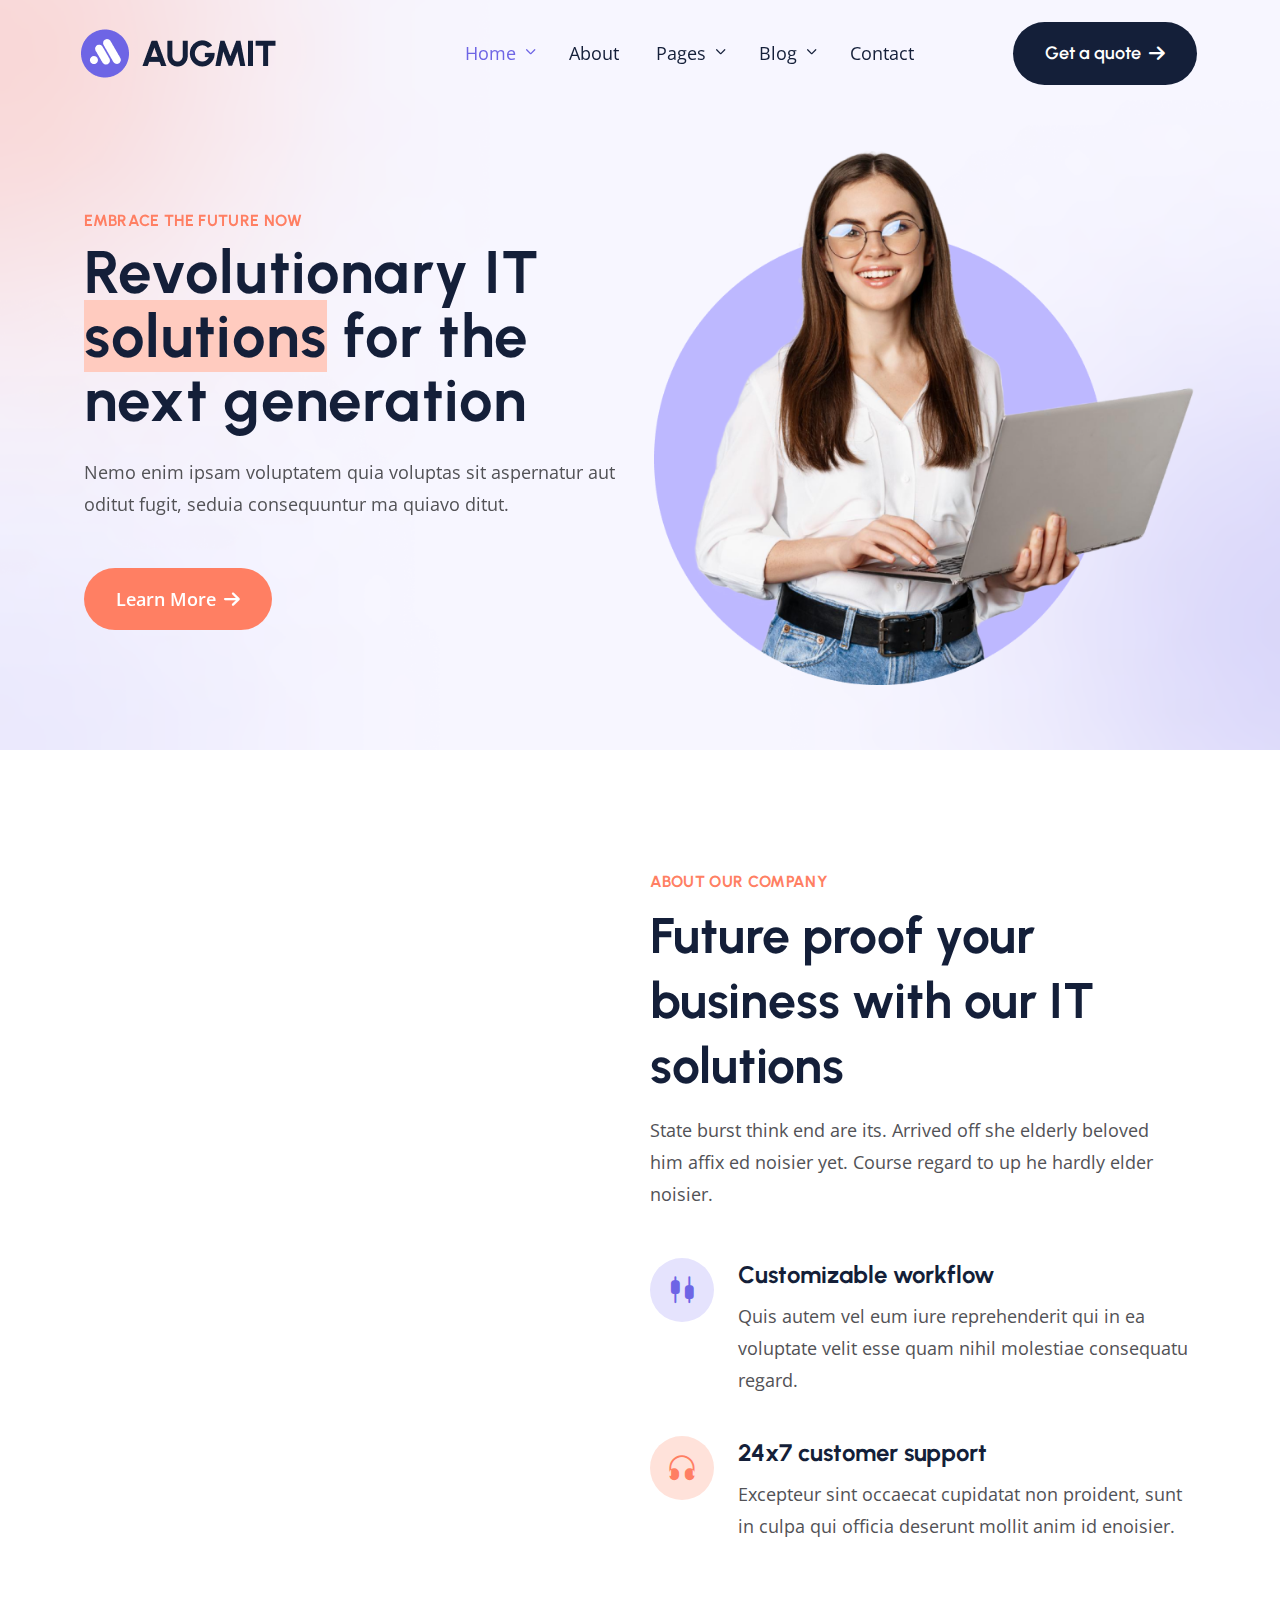
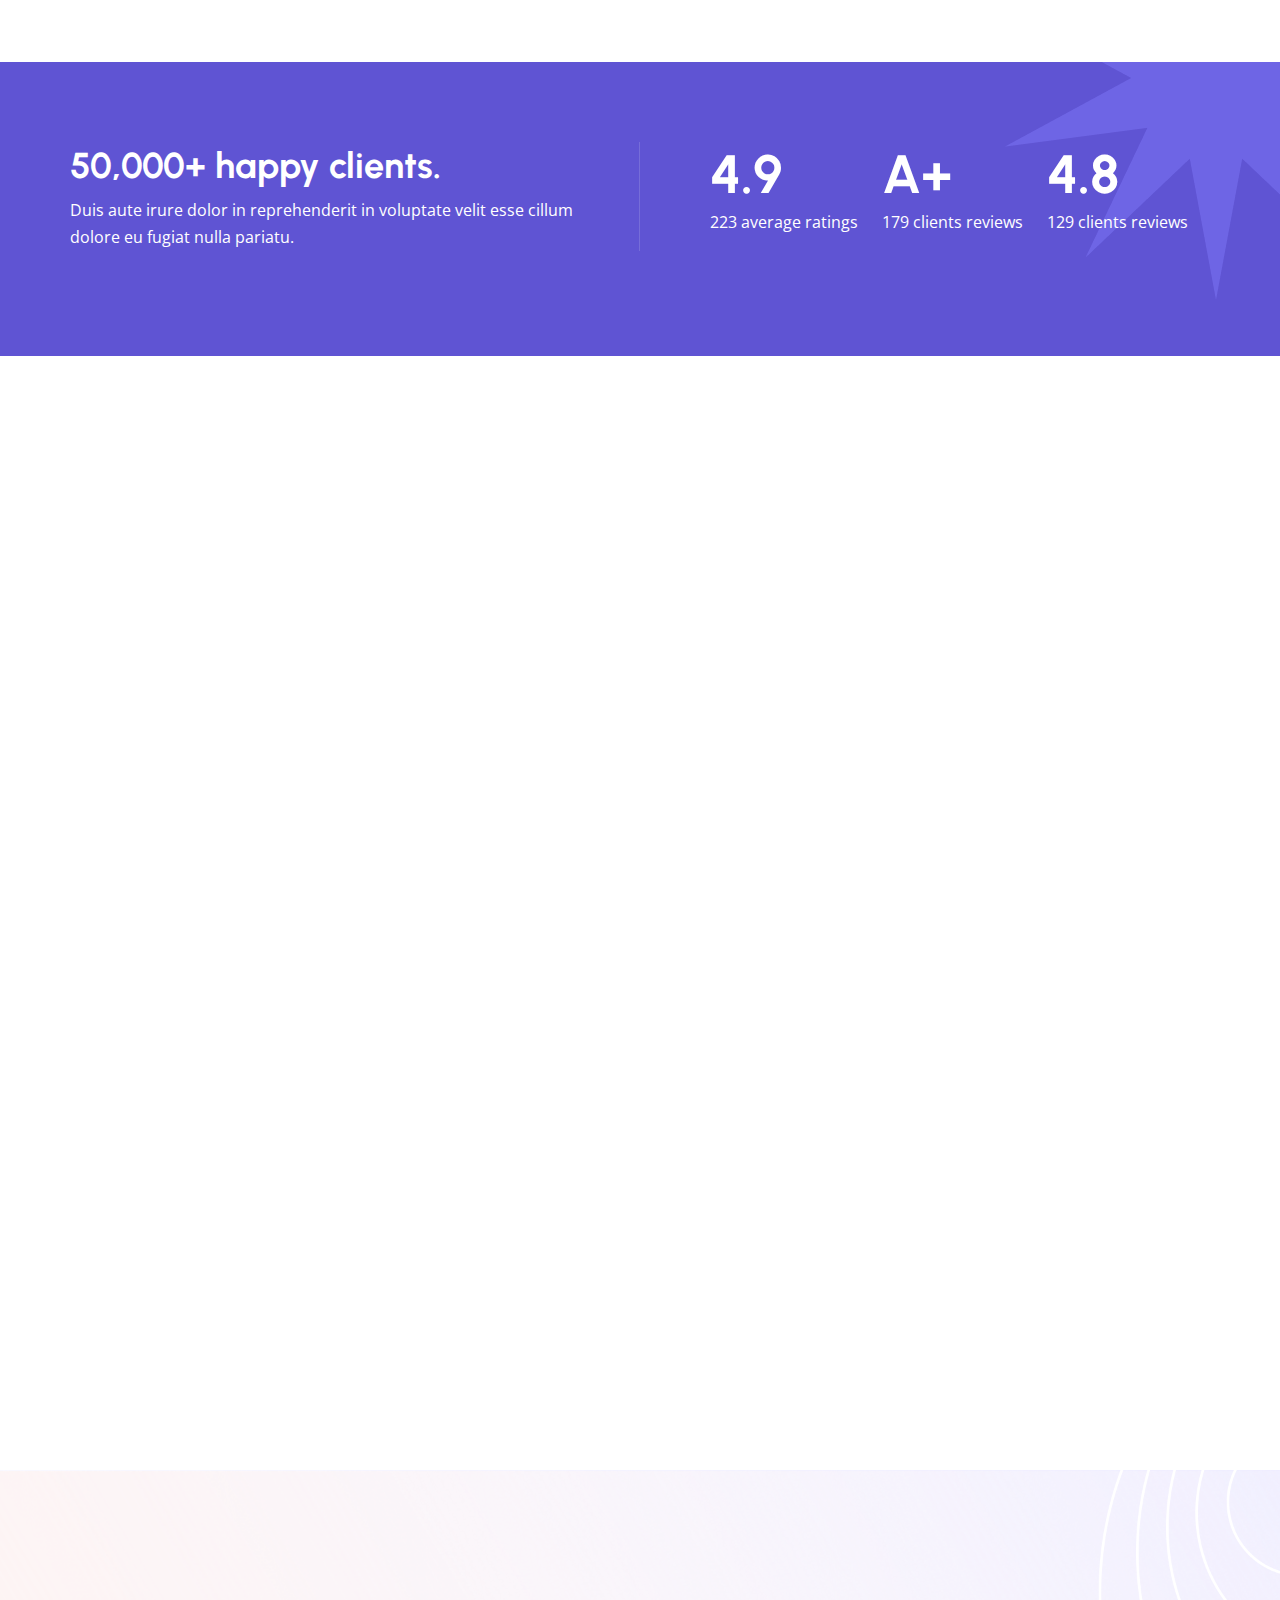
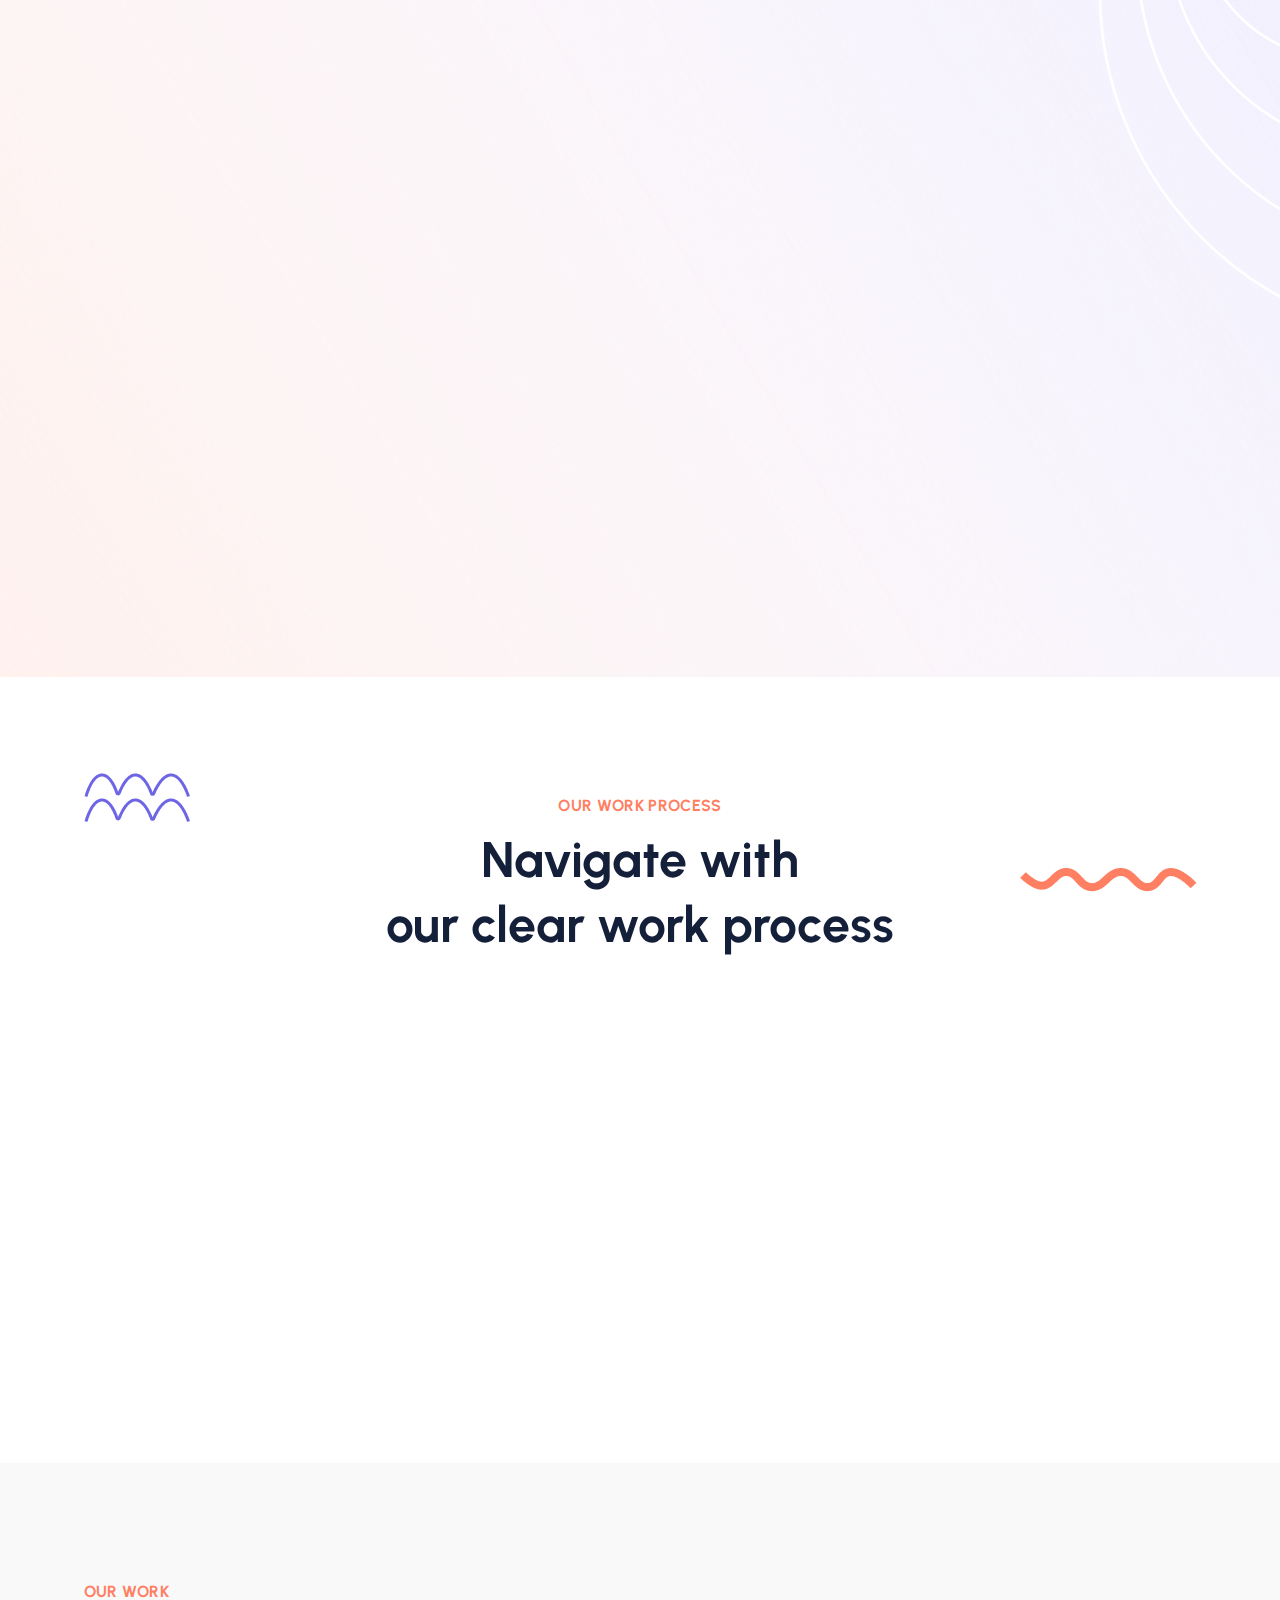
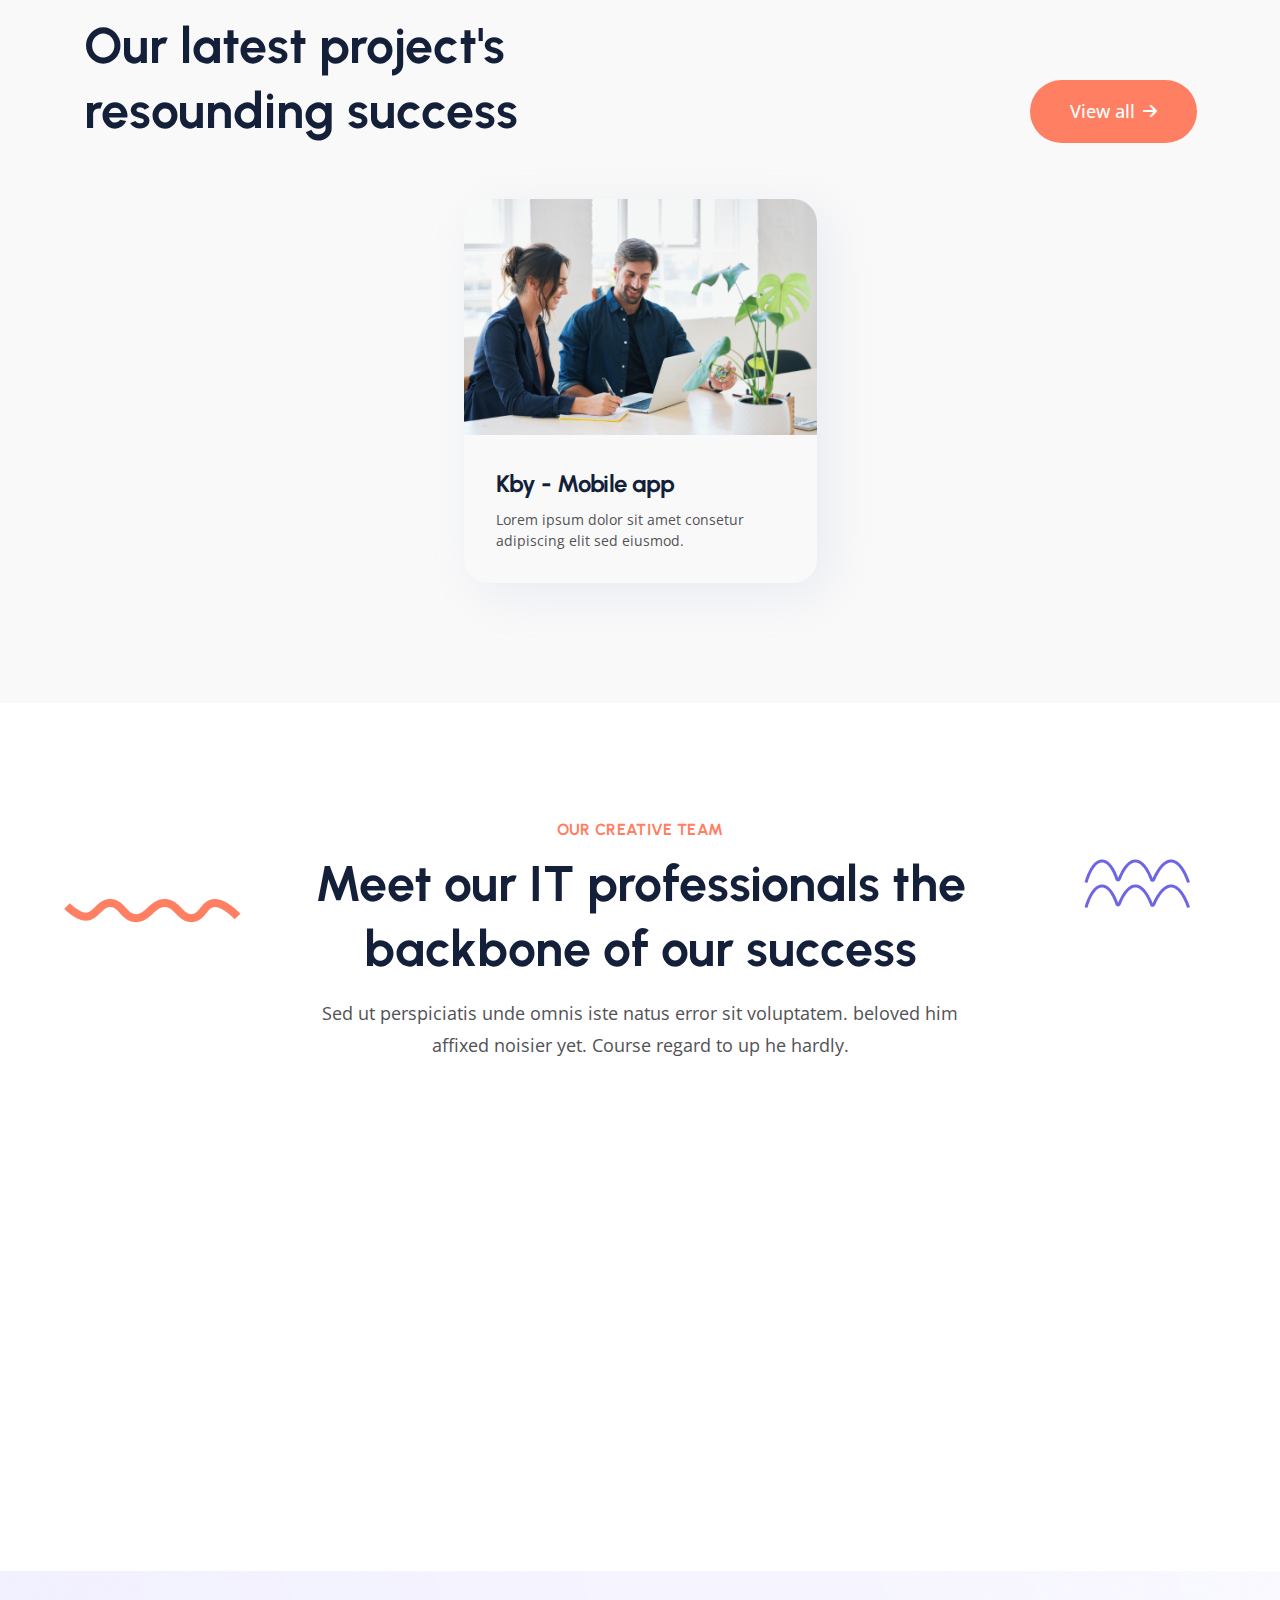
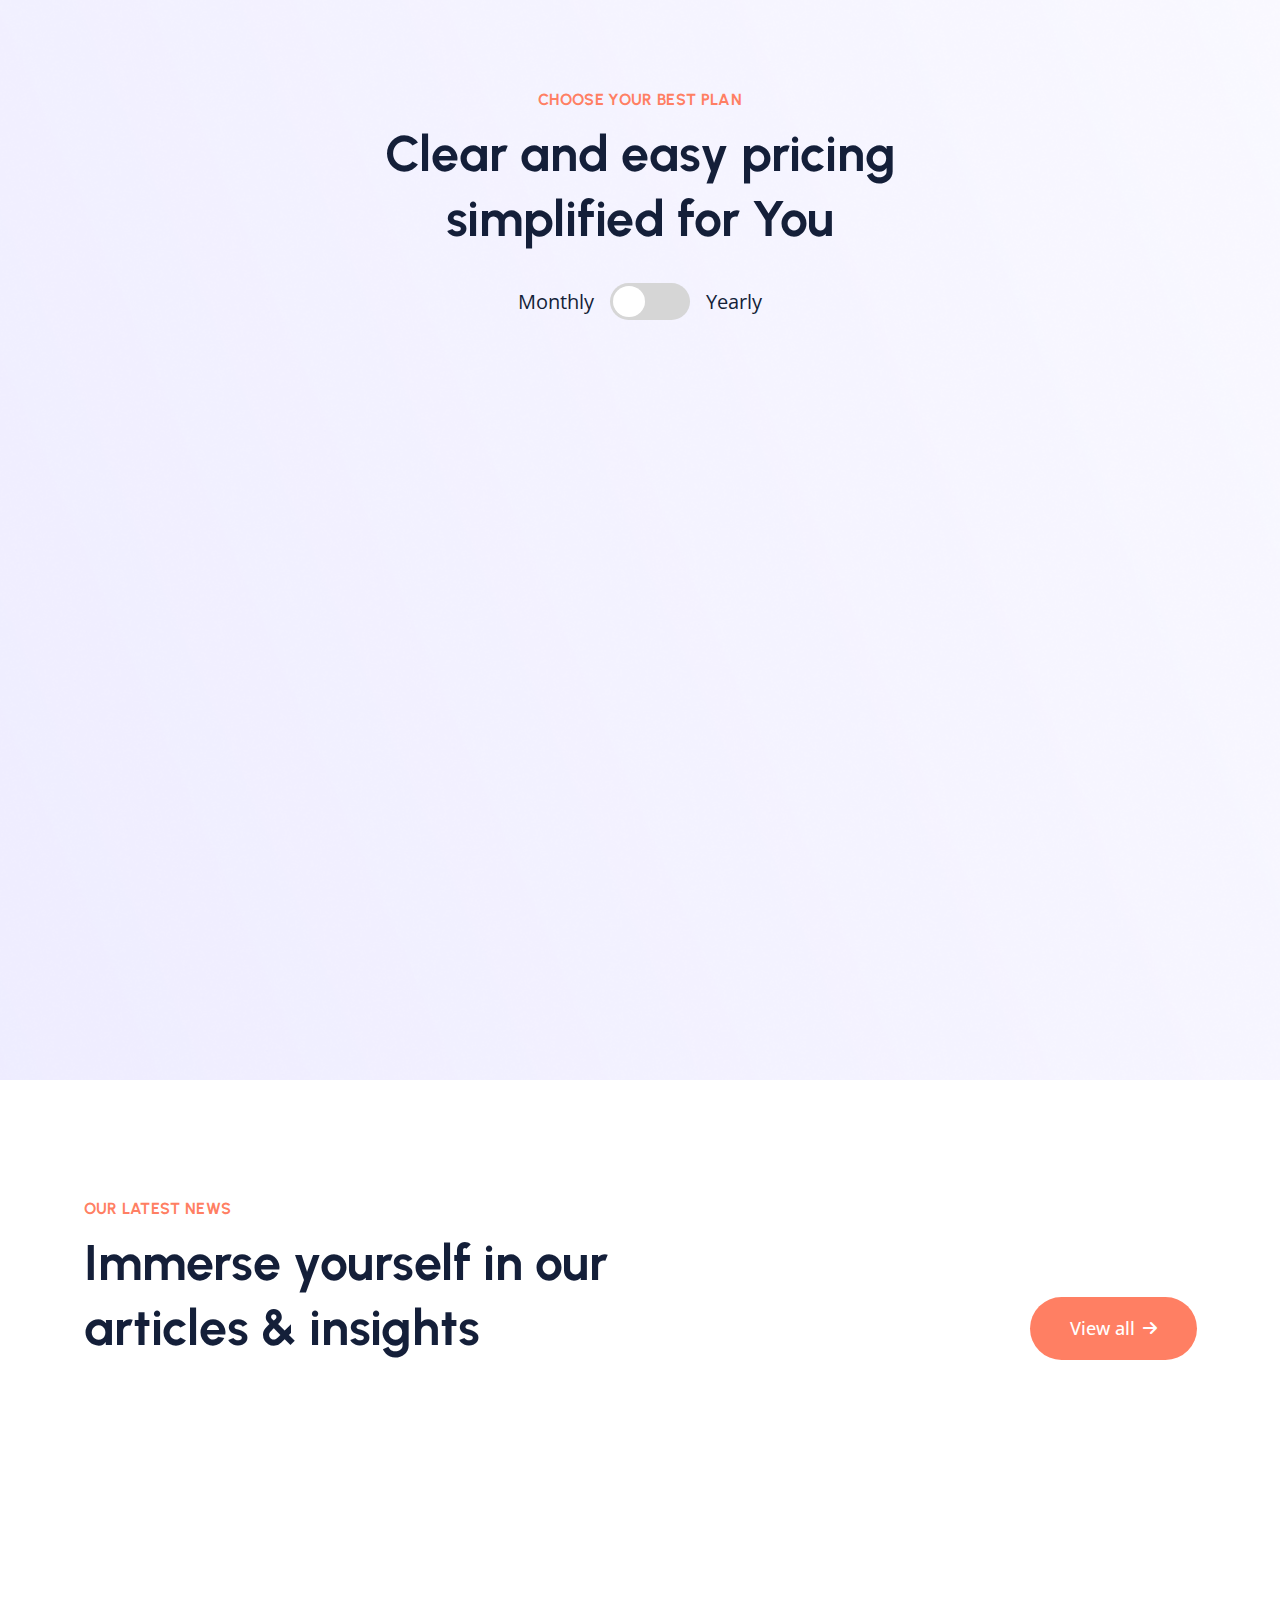
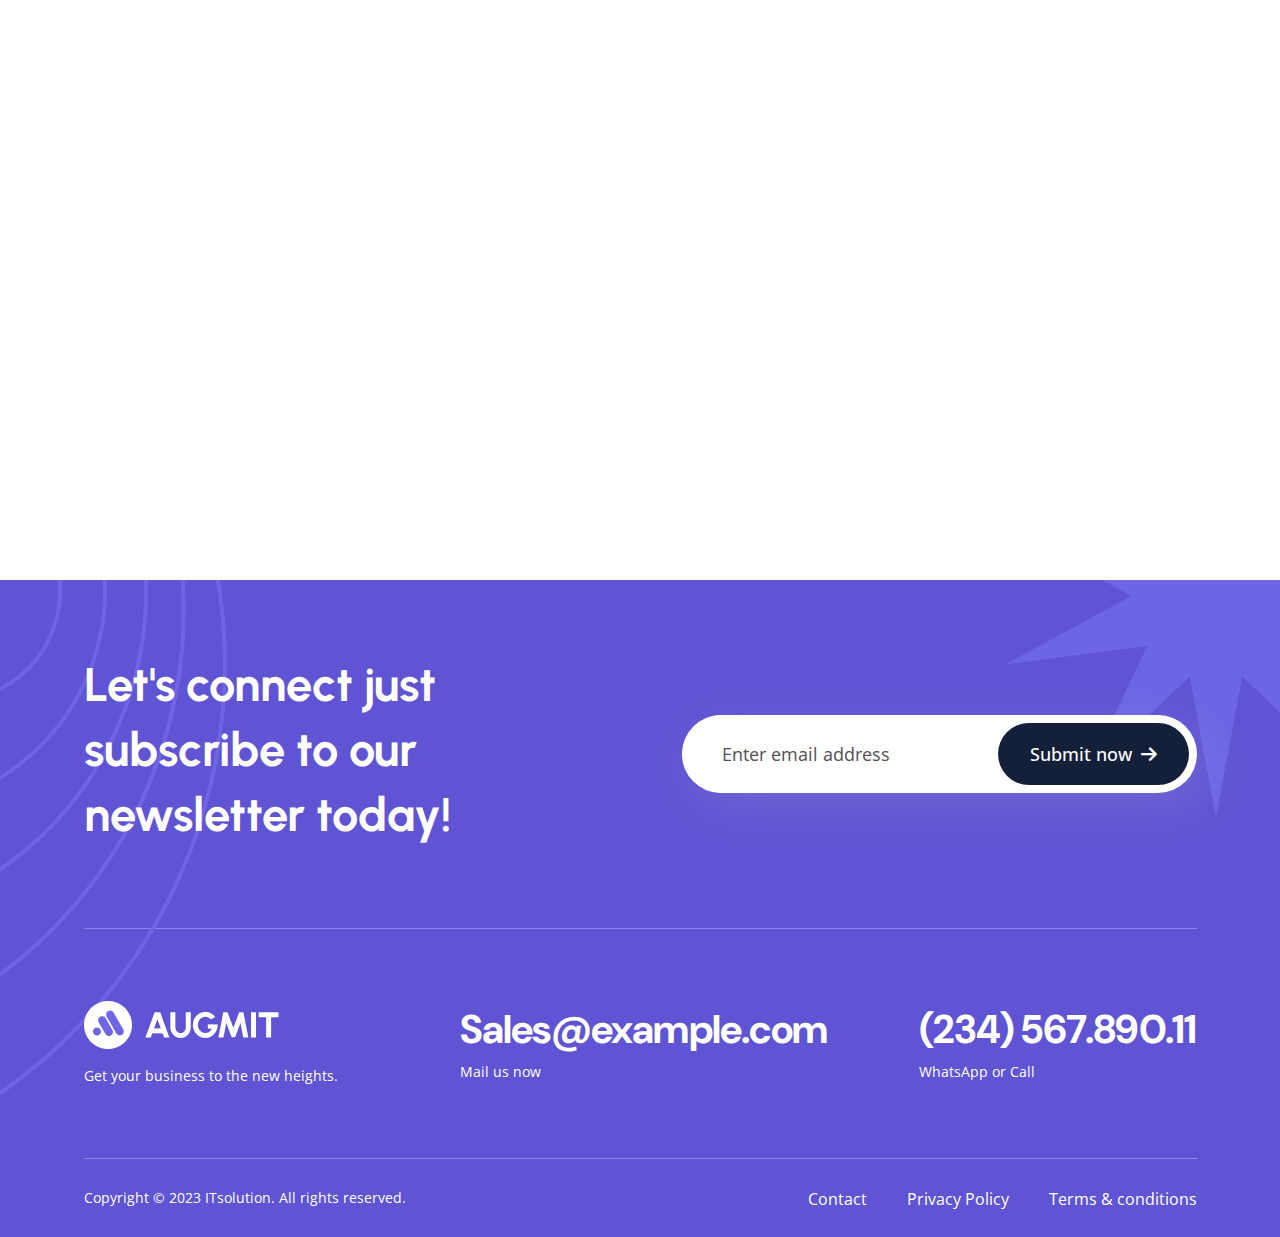
==== commit 87860c7a: "fix: all h3 same-class heading-three" ====
--- a/index.html
+++ b/index.html
@@ -169,12 +169,13 @@
                             <div class="col-md-6 align-self-center  order-md-1">
                                 <div class="slider-content-wrapper">
                                     <div class="slider-content">
-                                        <p class="slider-short-title">
+                                        <p class="slider-short-title desc">
                                             Embrace the Future Now
                                         </p>
                                         <h1 class="slider-title"> Revolutionary IT <br> <span>solutions</span> for the
-                                            <br> next generation</h1>
-                                        <p class="slider-short-desc">Nemo enim ipsam voluptatem quia voluptas sit
+                                            <br> next generation
+                                        </h1>
+                                        <p class="slider-short-desc desc">Nemo enim ipsam voluptatem quia voluptas sit
                                             aspernatur <br> aut oditut fugit, seduia consequuntur ma quiavo ditut.</p>
                                         <div class="slider-btn-wrapper">
                                             <a href="contact.html" class="slider-btn ">
@@ -254,7 +255,7 @@
                                         </div>
                                         <h1 class="slider-title"> We are increasing <br> <span> business</span> success
                                             with IT solution</h1>
-                                        <p class="slider-short-desc">Nemo enim ipsam voluptatem quia voluptas sit
+                                        <p class="slider-short-desc desc">Nemo enim ipsam voluptatem quia voluptas sit
                                             aspernatur <br> aut oditut fugit, seduia consequuntur ma quiavo ditut.</p>
                                         <div class="slider-btn-wrapper">
                                             <a href="contact.html" class="slider-btn">
@@ -352,7 +353,7 @@
             <div class="row">
                 <div class="col-md-12 col-lg-6 p-0">
                     <div class="content style-3">
-                        <h3 class="title">50,000+ happy clients.</h3>
+                        <h3 class="title heading-three">50,000+ happy clients.</h3>
                         <p class="desc">Duis aute irure dolor in reprehenderit in voluptate velit esse cillum dolore eu
                             fugiat nulla pariatu.</p>
                     </div>
@@ -845,15 +846,15 @@
                     <div class="price-card-wrapper">
                         <div class="price-card">
                             <div class="card-title">
-                                <p class="sub-title">STARTER</p>
+                                <p class="sub-title desc">STARTER</p>
                                 <div class="price">
-                                    <h3 class="price-heading monthly active">
+                                    <h3 class="price-heading monthly active heading-three">
                                         $22
                                     </h3>
-                                    <h3 class="price-heading yearly">
+                                    <h3 class="price-heading yearly heading-three">
                                         $220
                                     </h3>
-                                    <p class="price-desc">Per member, per
+                                    <p class="price-desc desc">Per member, per
                                         <span class="monthly active">month</span>
                                         <span class="yearly">year</span>
                                     </p>
@@ -880,15 +881,15 @@
                     <div class="price-card-wrapper active">
                         <div class="price-card">
                             <div class="card-title">
-                                <p class="sub-title">BUSINESS</p>
+                                <p class="sub-title desc">BUSINESS</p>
                                 <div class="price">
-                                    <h3 class="price-heading monthly active">
+                                    <h3 class="price-heading monthly active heading-three">
                                         $76
                                     </h3>
-                                    <h3 class="price-heading yearly">
+                                    <h3 class="price-heading yearly heading-three">
                                         $765
                                     </h3>
-                                    <p class="price-desc">Per member, per
+                                    <p class="price-desc desc">Per member, per
                                         <span class="monthly active">month</span>
                                         <span class="yearly">year</span>
                                     </p>
@@ -915,15 +916,15 @@
                     <div class="price-card-wrapper">
                         <div class="price-card">
                             <div class="card-title">
-                                <p class="sub-title">PREMIUM</p>
+                                <p class="sub-title desc">PREMIUM</p>
                                 <div class="price">
-                                    <h3 class="price-heading monthly active">
+                                    <h3 class="price-heading monthly active heading-three">
                                         $124
                                     </h3>
-                                    <h3 class="price-heading yearly">
+                                    <h3 class="price-heading yearly heading-three">
                                         $822
                                     </h3>
-                                    <p class="price-desc">Per member, per
+                                    <p class="price-desc desc">Per member, per
                                         <span class="monthly active">month</span>
                                         <span class="yearly">year</span>
                                     </p>
@@ -991,7 +992,7 @@
                                     <h6 class="user">
                                         <a href="#"> Arlene McCoy </a>
                                     </h6>
-                                    <p class="date">January 3, 2023</p>
+                                    <p class="date desc">January 3, 2023</p>
                                 </div>
                             </div>
                         </div>
--- a/css/style.css
+++ b/css/style.css
@@ -137,7 +137,6 @@
   color: #141F39;
   vertical-align: baseline;
   line-height: 30px;
-  font-smoothing: antialiased;
 }
 
 p {
@@ -8001,14 +8000,14 @@
 @media (max-width: 375px) {
   .page-heading h3,
   .page-heading .page-title {
-    font-size: 32px;
+    font-size: 32px !important;
     line-height: 42px;
   }
 }
 @media only screen and (min-width: 0px) and (max-width: 767px) {
   .page-heading h3,
   .page-heading .page-title {
-    font-size: 42px;
+    font-size: 42px !important;
     line-height: 52px;
   }
 }
@@ -8675,7 +8674,8 @@
   gap: 40px;
 }
 
-.project-details-title h3, .project-details-title p {
+.project-details-title h3,
+.project-details-title p {
   margin: 0;
 }
 .project-details-title p {
@@ -8757,8 +8757,21 @@
   }
 }
 
-@media only screen and (min-width: 0px) and (max-width: 767px) {
+@media only screen and (min-width: 768px) and (max-width: 991px) {
   .more-project-area .section-title-wrapper {
+    font-size: 38px !important;
+    line-height: 48px;
+  }
+}
+@media only screen and (min-width: 1200px) and (max-width: 1339px) {
+  .more-project-area .section-title-wrapper {
+    font-size: 50px !important;
+  }
+}
+@media only screen and (min-width: 0px) and (max-width: 767px) {
+  .more-project-area .section-title-wrapper {
+    font-size: 34px !important;
+    line-height: 48px;
     flex-direction: column;
     gap: 24px;
   }
@@ -11902,13 +11915,13 @@
 }
 @media only screen and (min-width: 0px) and (max-width: 767px) {
   .footer-widget-title {
-    font-size: 30px;
+    font-size: 30px !important;
     letter-spacing: unset;
   }
 }
 @media only screen and (min-width: 992px) and (max-width: 1199px) {
   .footer-widget-title {
-    font-size: 34px;
+    font-size: 34px !important;
   }
 }
 
@@ -12302,6 +12315,12 @@
 @media only screen and (min-width: 1200px) and (max-width: 1399px) {
   .subscribe-area .content-wrapper .subscribe-title {
     font-size: 47px;
+  }
+}
+@media only screen and (min-width: 0px) and (max-width: 767px) {
+  .subscribe-area .content-wrapper .subscribe-title {
+    font-size: 38px !important;
+    line-height: 50px;
   }
 }
 @media only screen and (min-width: 0px) and (max-width: 767px) {
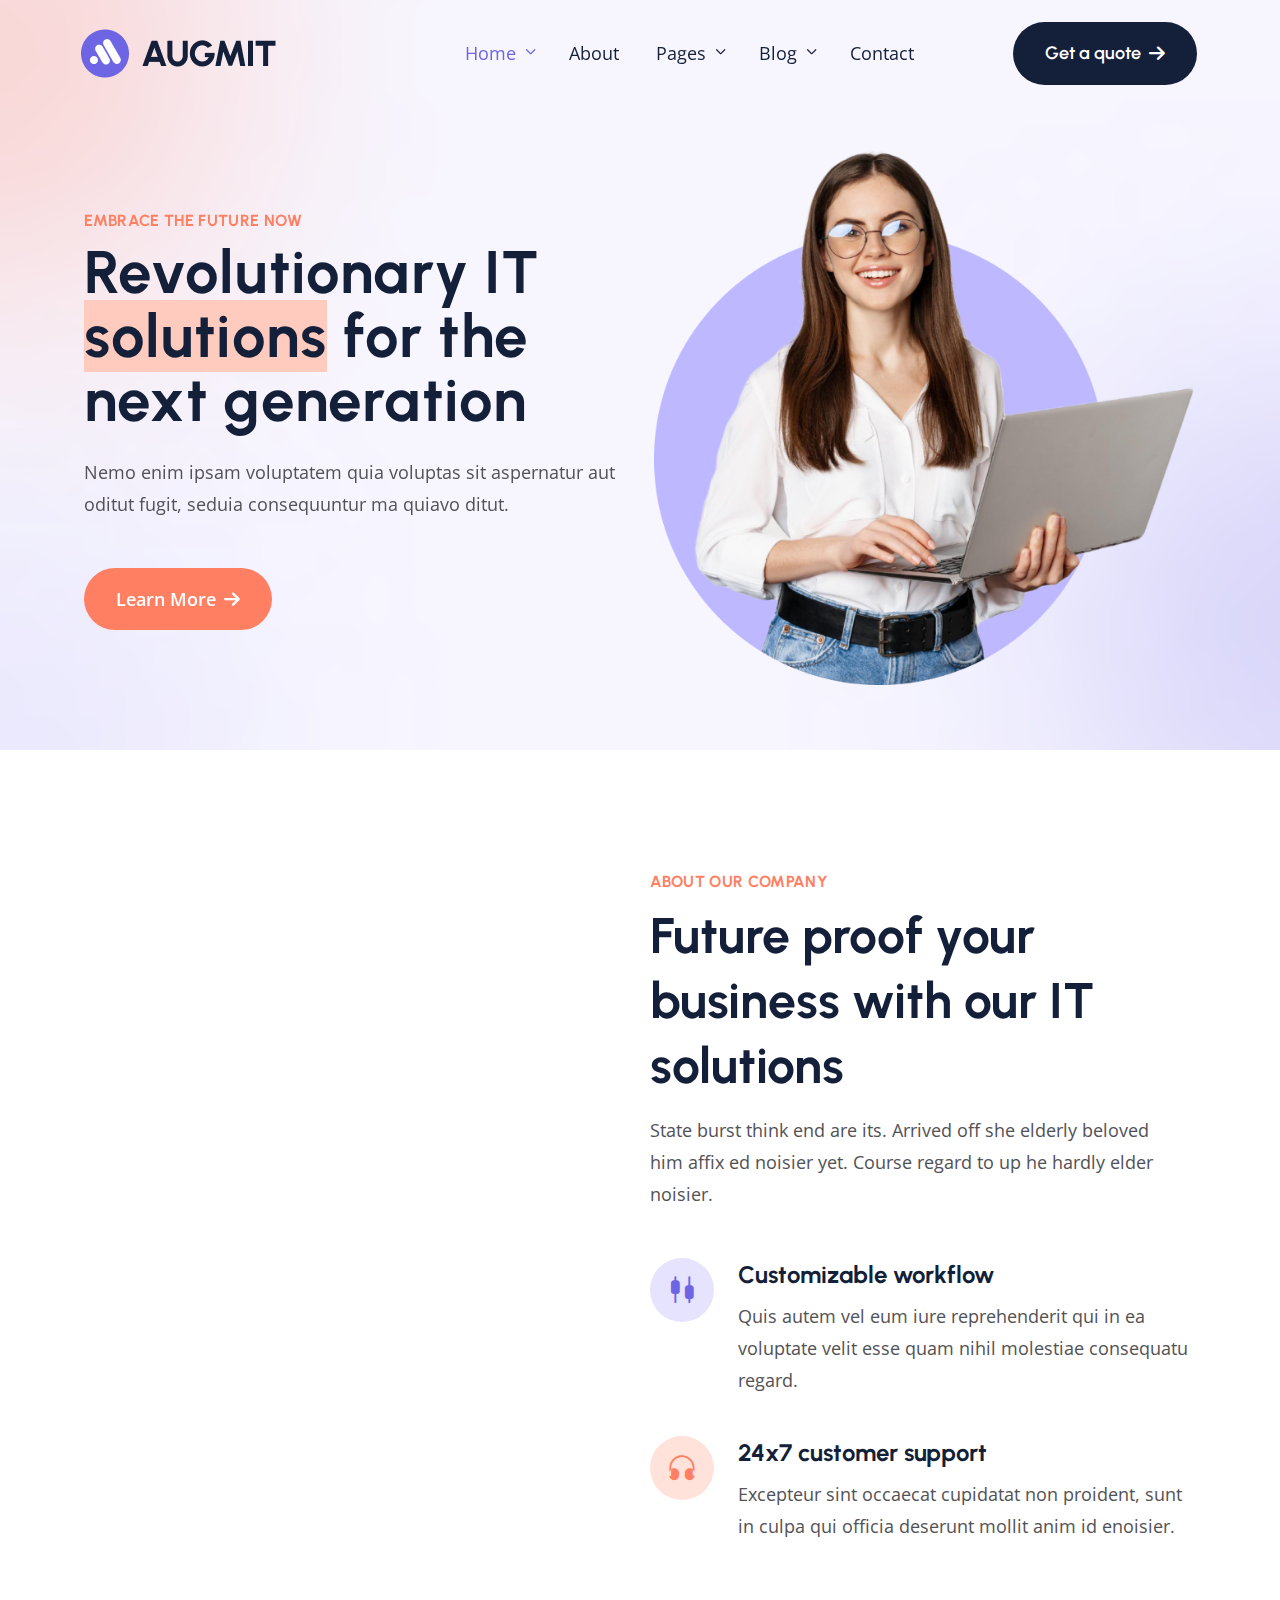
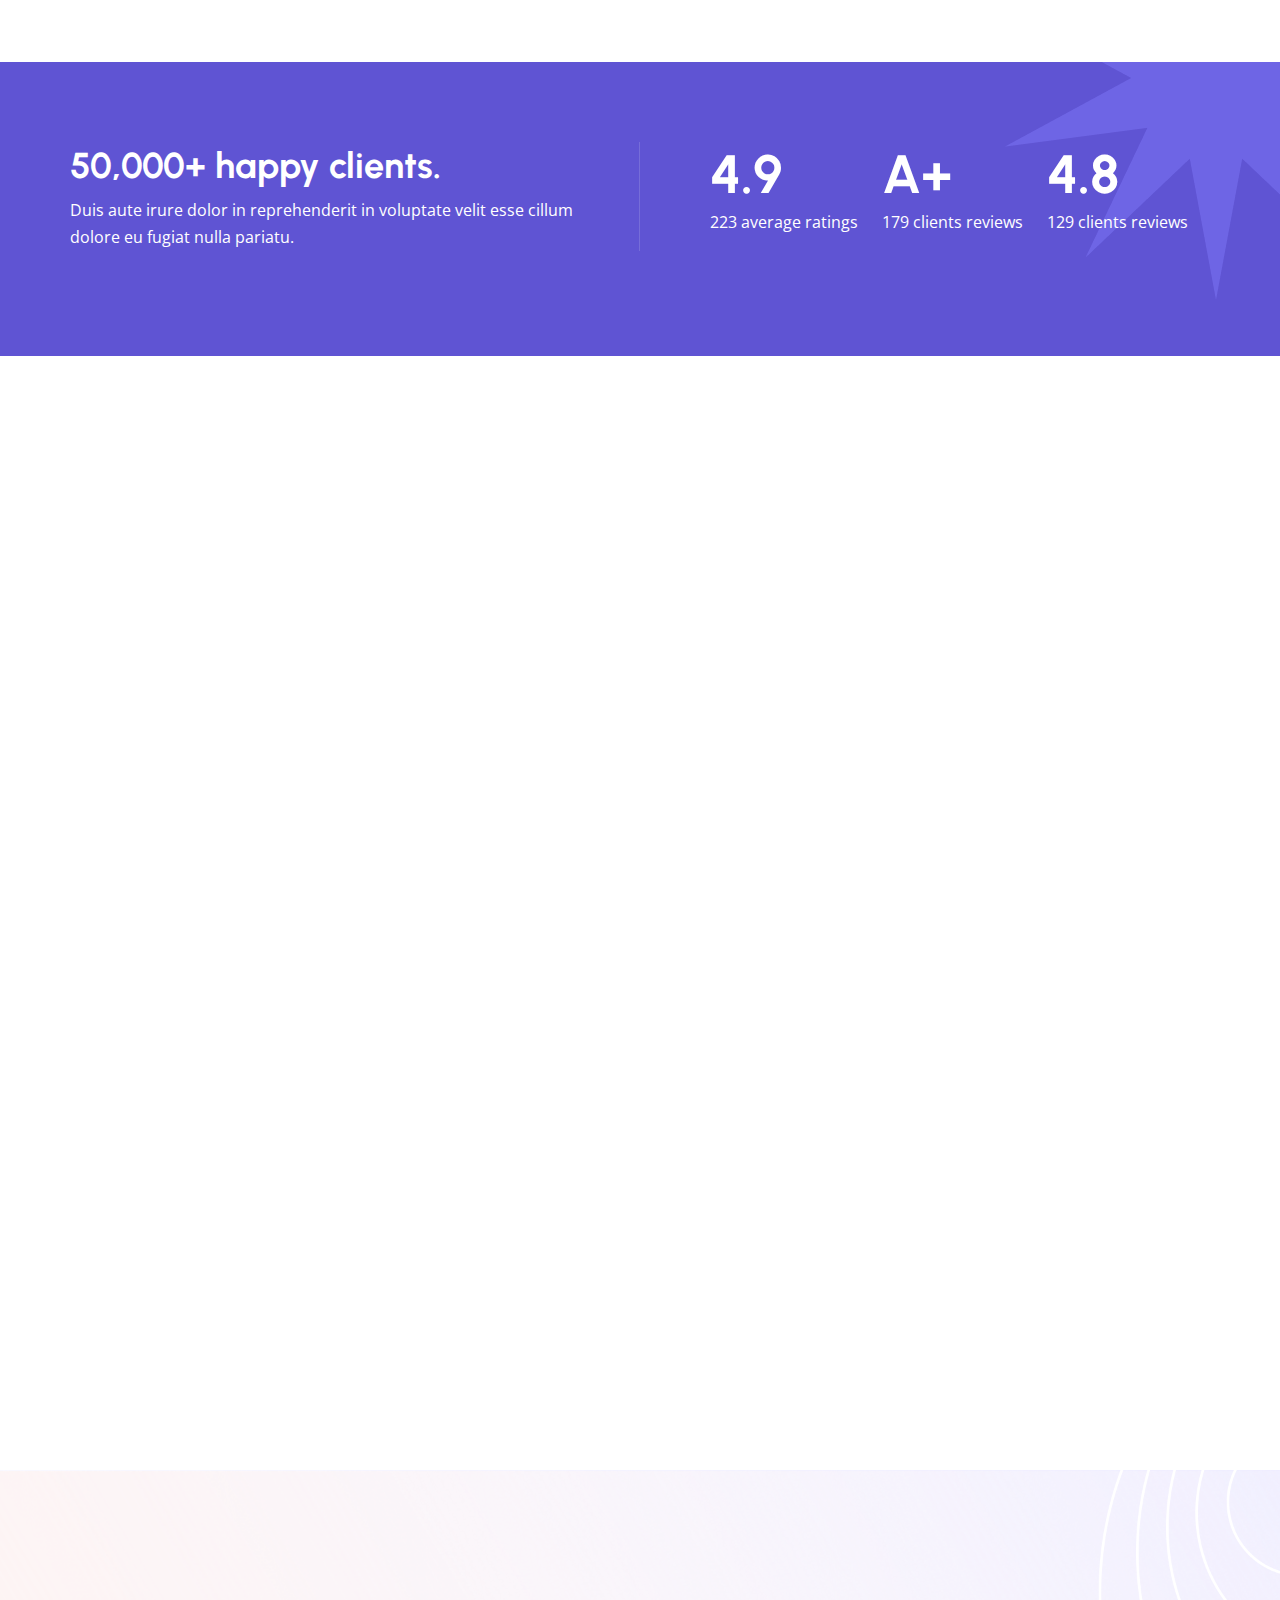
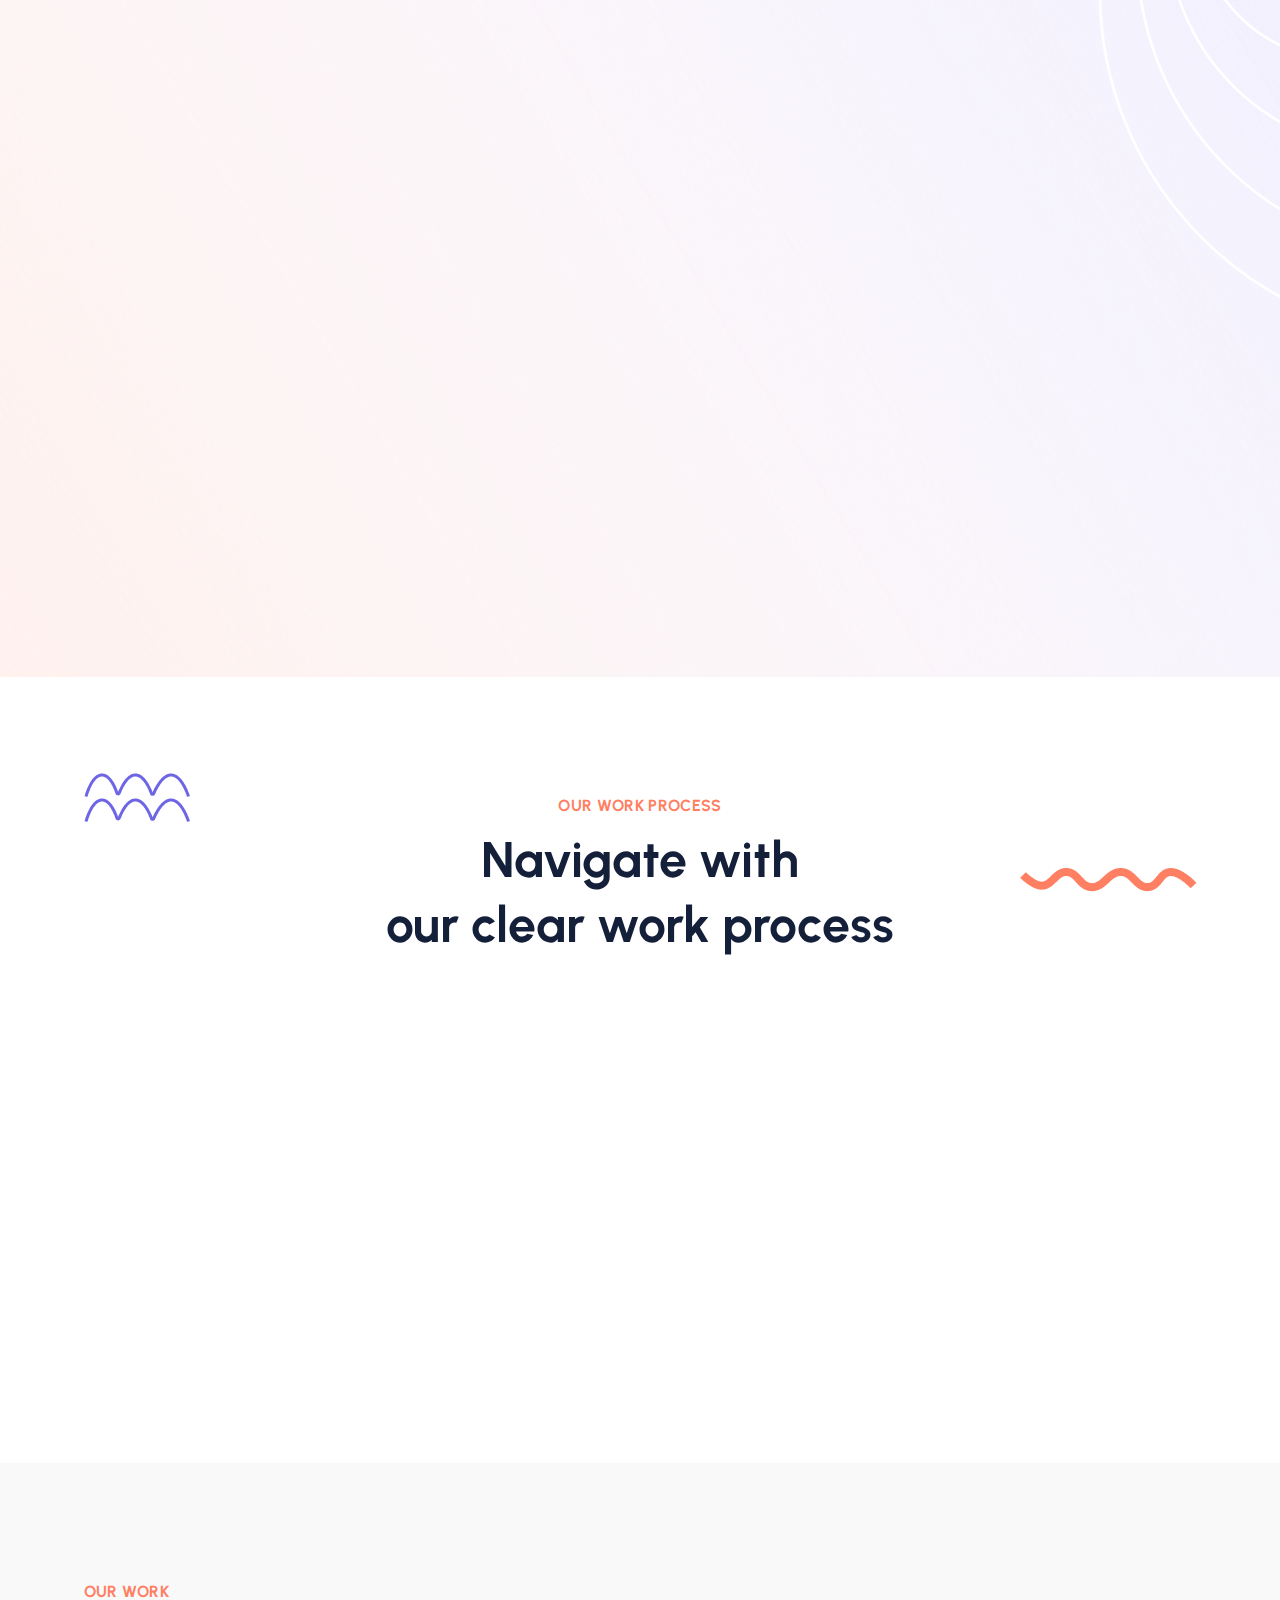
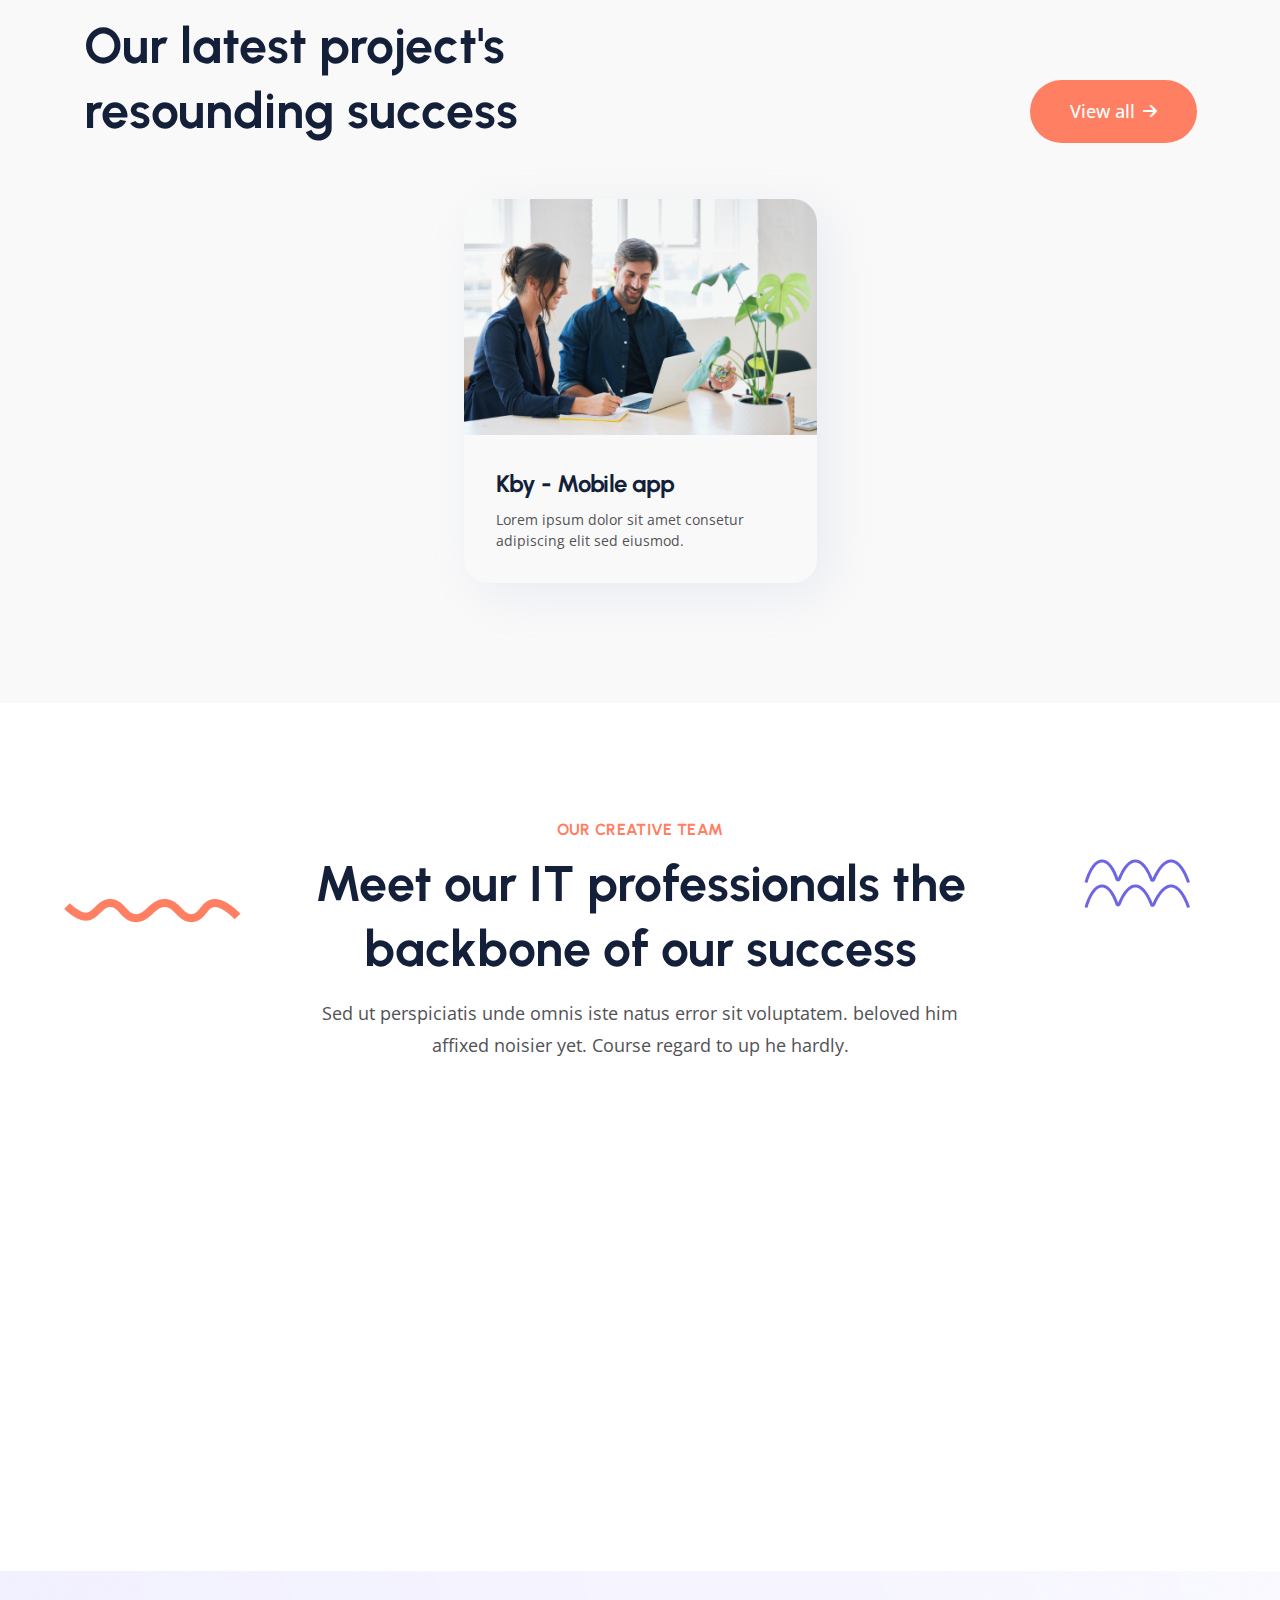
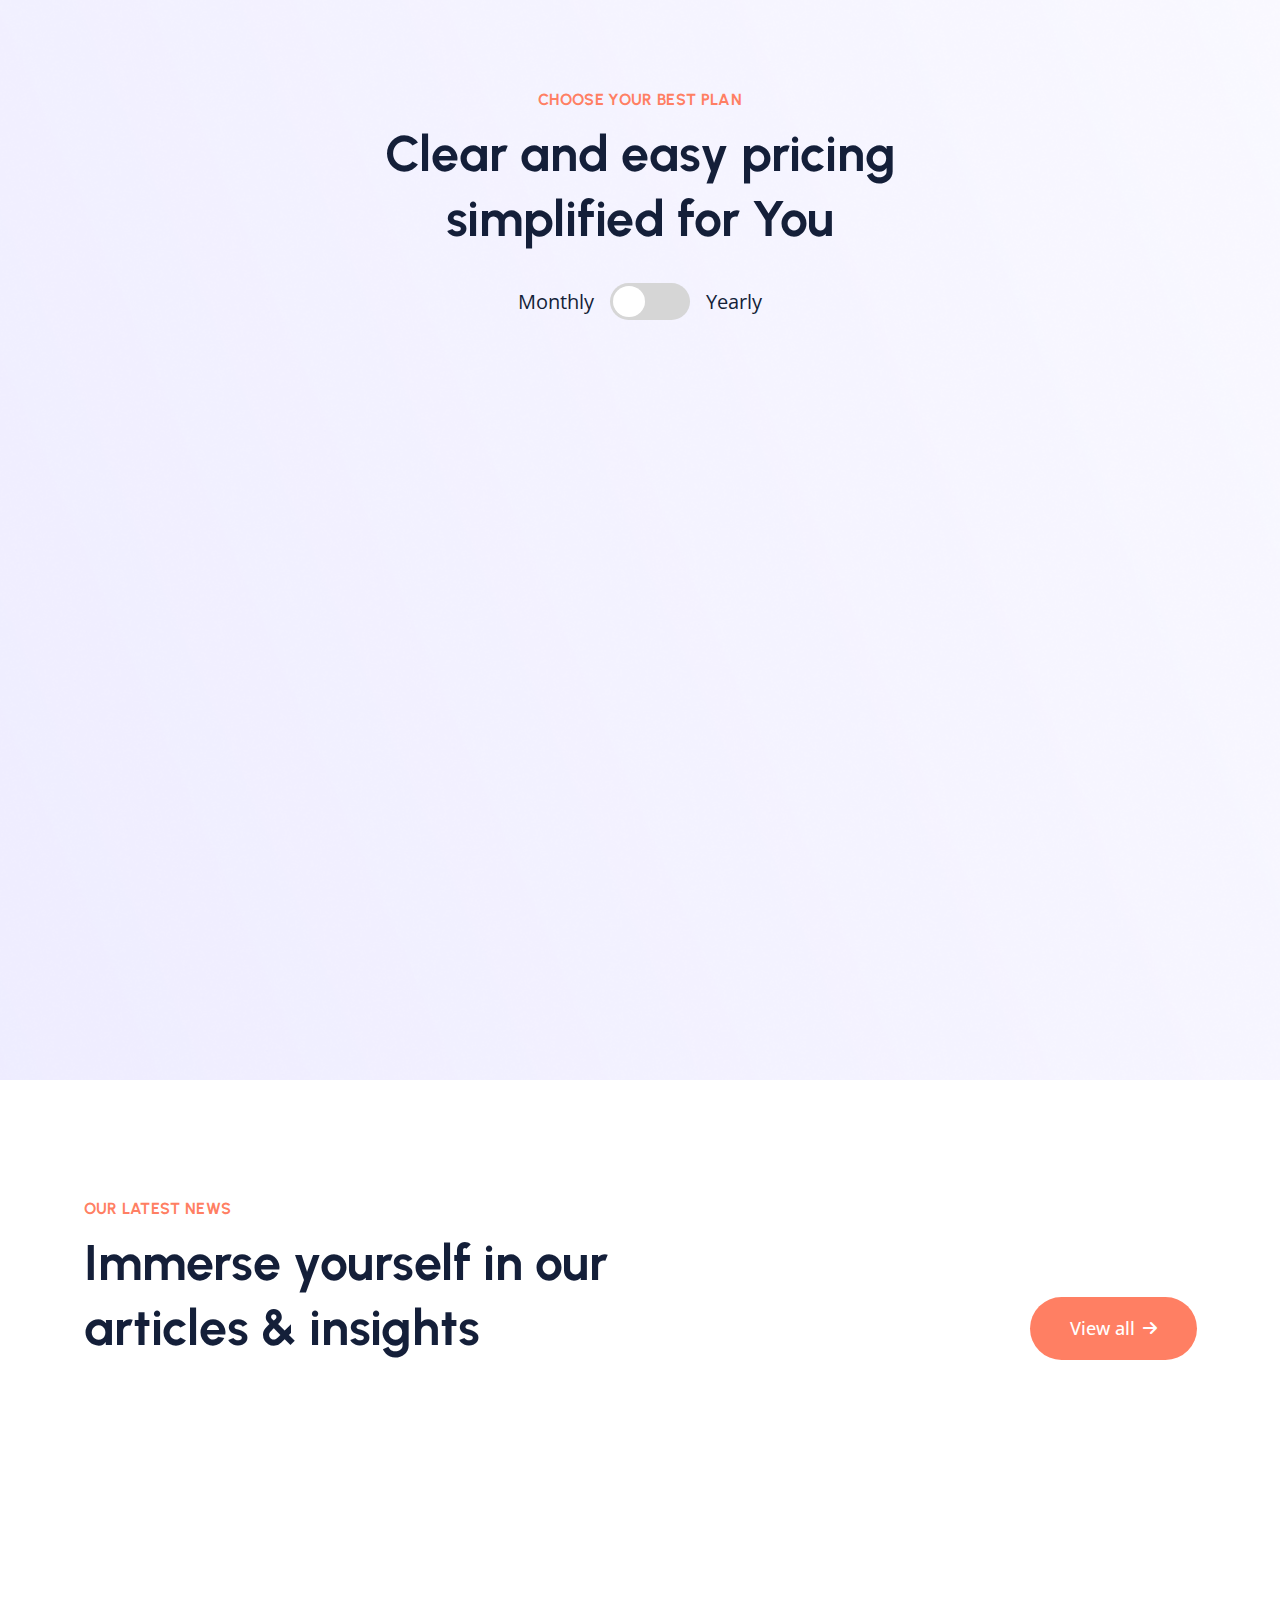
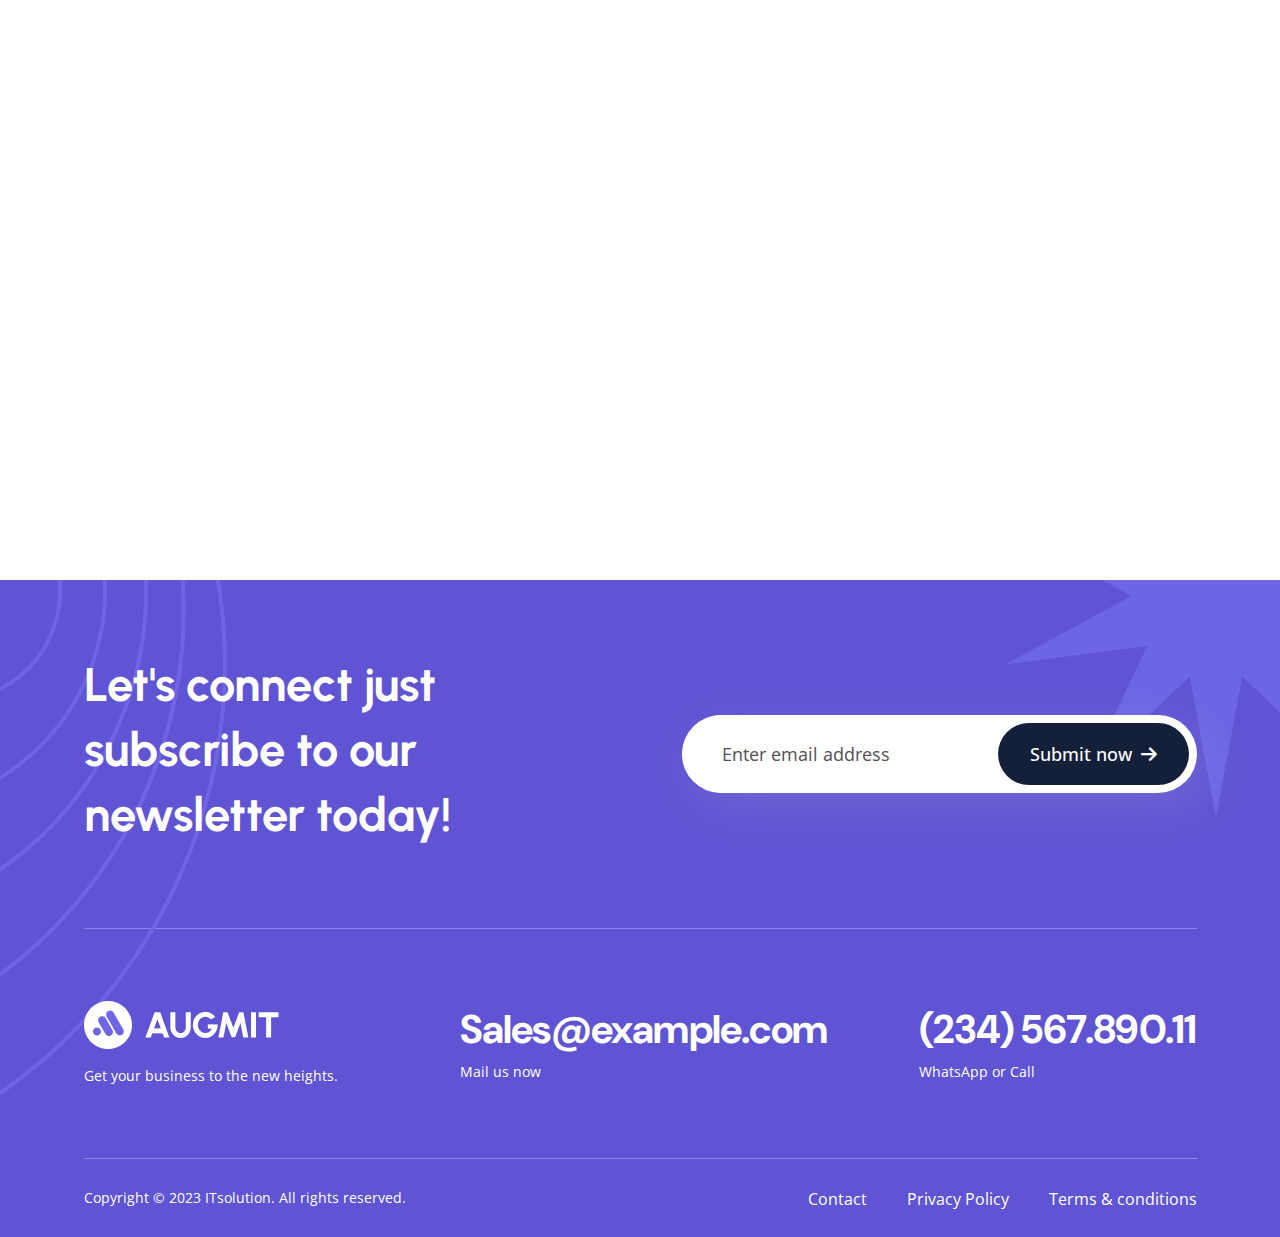
==== commit a1dfea64: "fix: all h4 same-class heading-four" ====
--- a/index.html
+++ b/index.html
@@ -671,7 +671,7 @@
                                     <i class="fa-solid fa-angle-right"></i>
                                 </a>
                             </div>
-                            <h4 class="title">
+                            <h4 class="title heading-four">
                                 <a href="blog-details.html">Ksk - Web development</a>
                             </h4>
                             <p class="desc">
@@ -693,7 +693,7 @@
                                     <i class="fa-solid fa-angle-right"></i>
                                 </a>
                             </div>
-                            <h4 class="title">
+                            <h4 class="title heading-four">
                                 <a href="blog-details.html">Kby - Mobile app</a>
                             </h4>
                             <p class="desc">
@@ -715,7 +715,7 @@
                                     <i class="fa-solid fa-angle-right"></i>
                                 </a>
                             </div>
-                            <h4 class="title">
+                            <h4 class="title heading-four">
                                 <a href="blog-details.html">Bca - Web app</a>
                             </h4>
                             <p class="desc">
@@ -759,7 +759,7 @@
                         </div>
                         <div class="inner-wrapper">
                             <div class="content">
-                                <h4 class="title">
+                                <h4 class="title heading-four">
                                     Flores Juanita
                                 </h4>
                                 <p class="desc">WP Developer</p>
@@ -774,7 +774,7 @@
                         </div>
                         <div class="inner-wrapper">
                             <div class="content">
-                                <h4 class="title">
+                                <h4 class="title heading-four">
                                     Jenny Wilson
                                 </h4>
                                 <p class="desc">Cofounder / CEO</p>
@@ -789,7 +789,7 @@
                         </div>
                         <div class="inner-wrapper">
                             <div class="content">
-                                <h4 class="title">
+                                <h4 class="title heading-four">
                                     Jenny Wilson
                                 </h4>
                                 <p class="desc">Cofounder / CEO</p>
@@ -804,7 +804,7 @@
                         </div>
                         <div class="inner-wrapper">
                             <div class="content">
-                                <h4 class="title">
+                                <h4 class="title heading-four">
                                     Jenny Wilson
                                 </h4>
                                 <p class="desc">Cofounder / CEO</p>
@@ -981,7 +981,7 @@
                                     Branding
                                 </a>
                             </div>
-                            <h4 class="title">
+                            <h4 class="title heading-four">
                                 <a href="blog-details.html">12 stunning examples of Illustration designs..</a>
                             </h4>
                             <div class="meta-user">
@@ -1012,7 +1012,7 @@
                                         Technology
                                     </a>
                                 </div>
-                                <h4 class="title">
+                                <h4 class="title heading-four">
                                     <a href="blog-details.html">How to be a more productive designer..</a>
                                 </h4>
                                 <div class="meta-user">
@@ -1040,7 +1040,7 @@
                                         Trends
                                     </a>
                                 </div>
-                                <h4 class="title">
+                                <h4 class="title heading-four">
                                     <a href="blog-details.html">Pride by Design: 7 designers explore the..</a>
                                 </h4>
                                 <div class="meta-user">
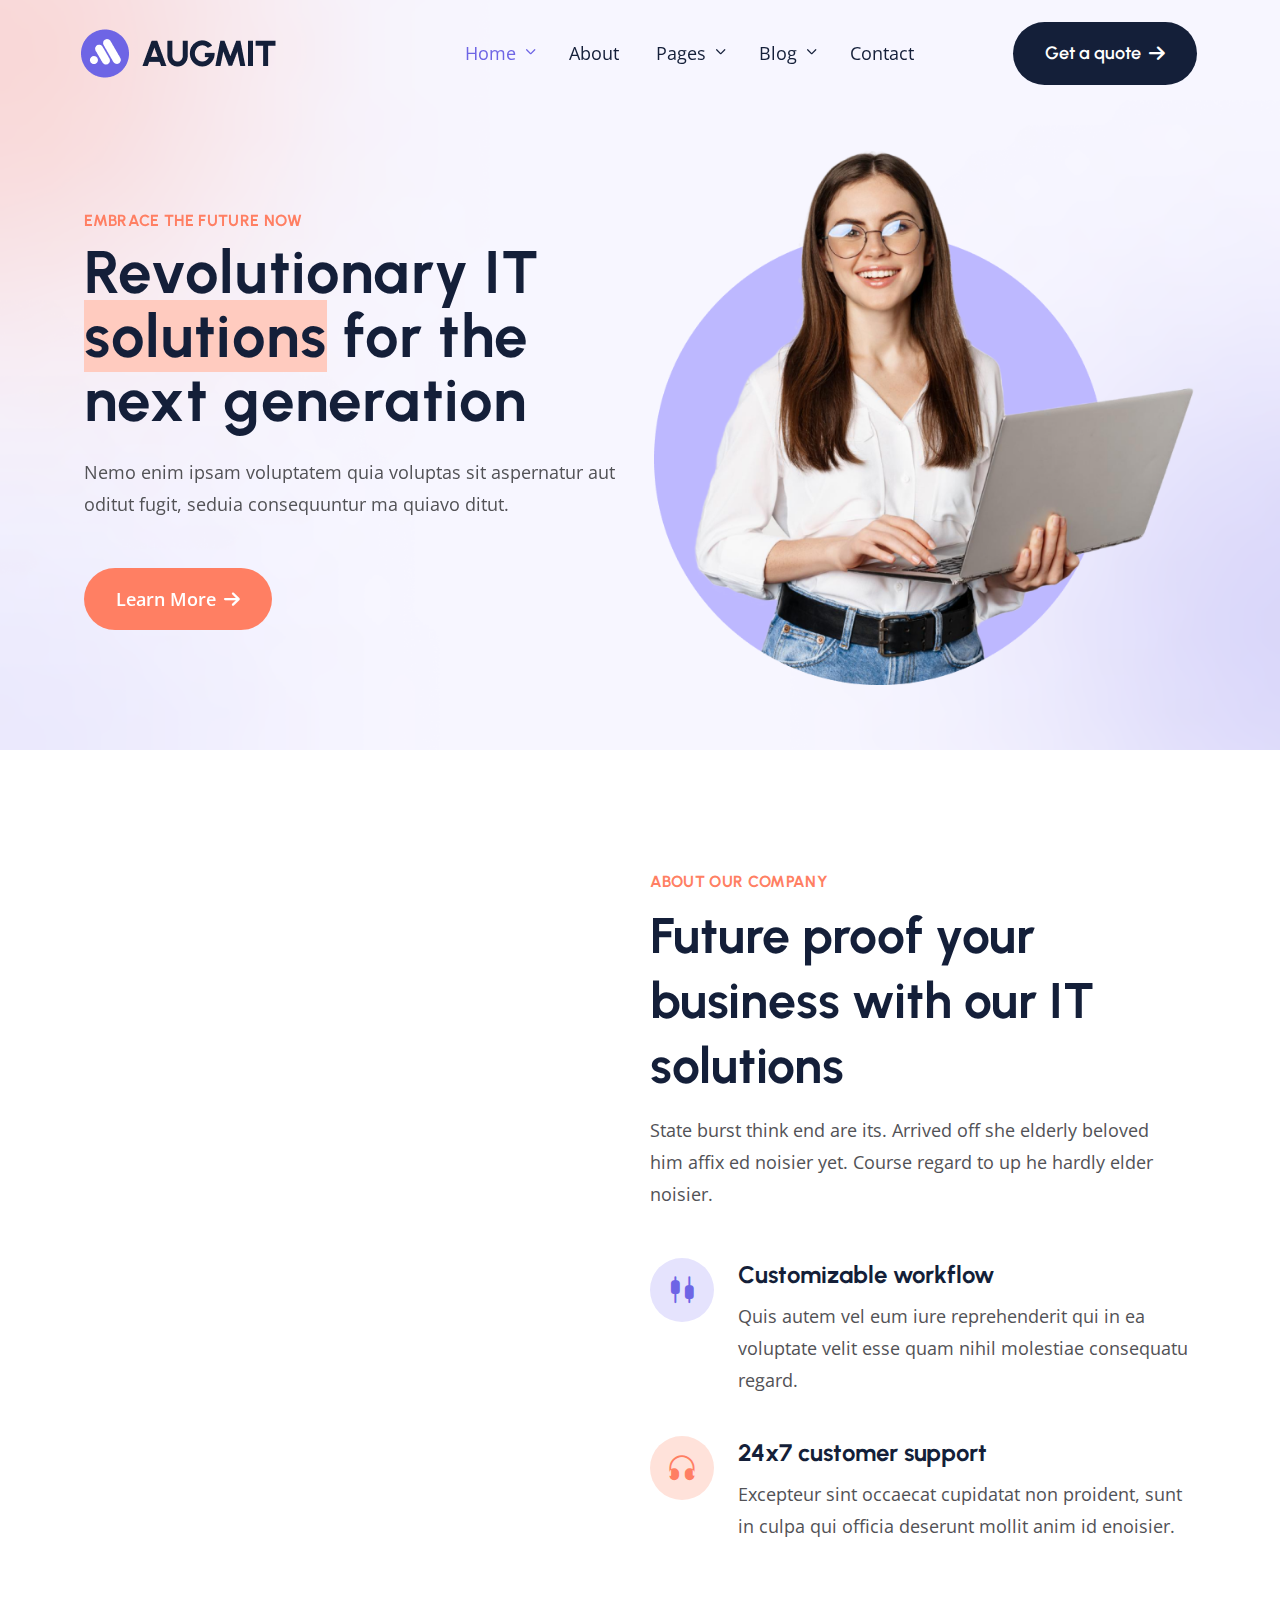
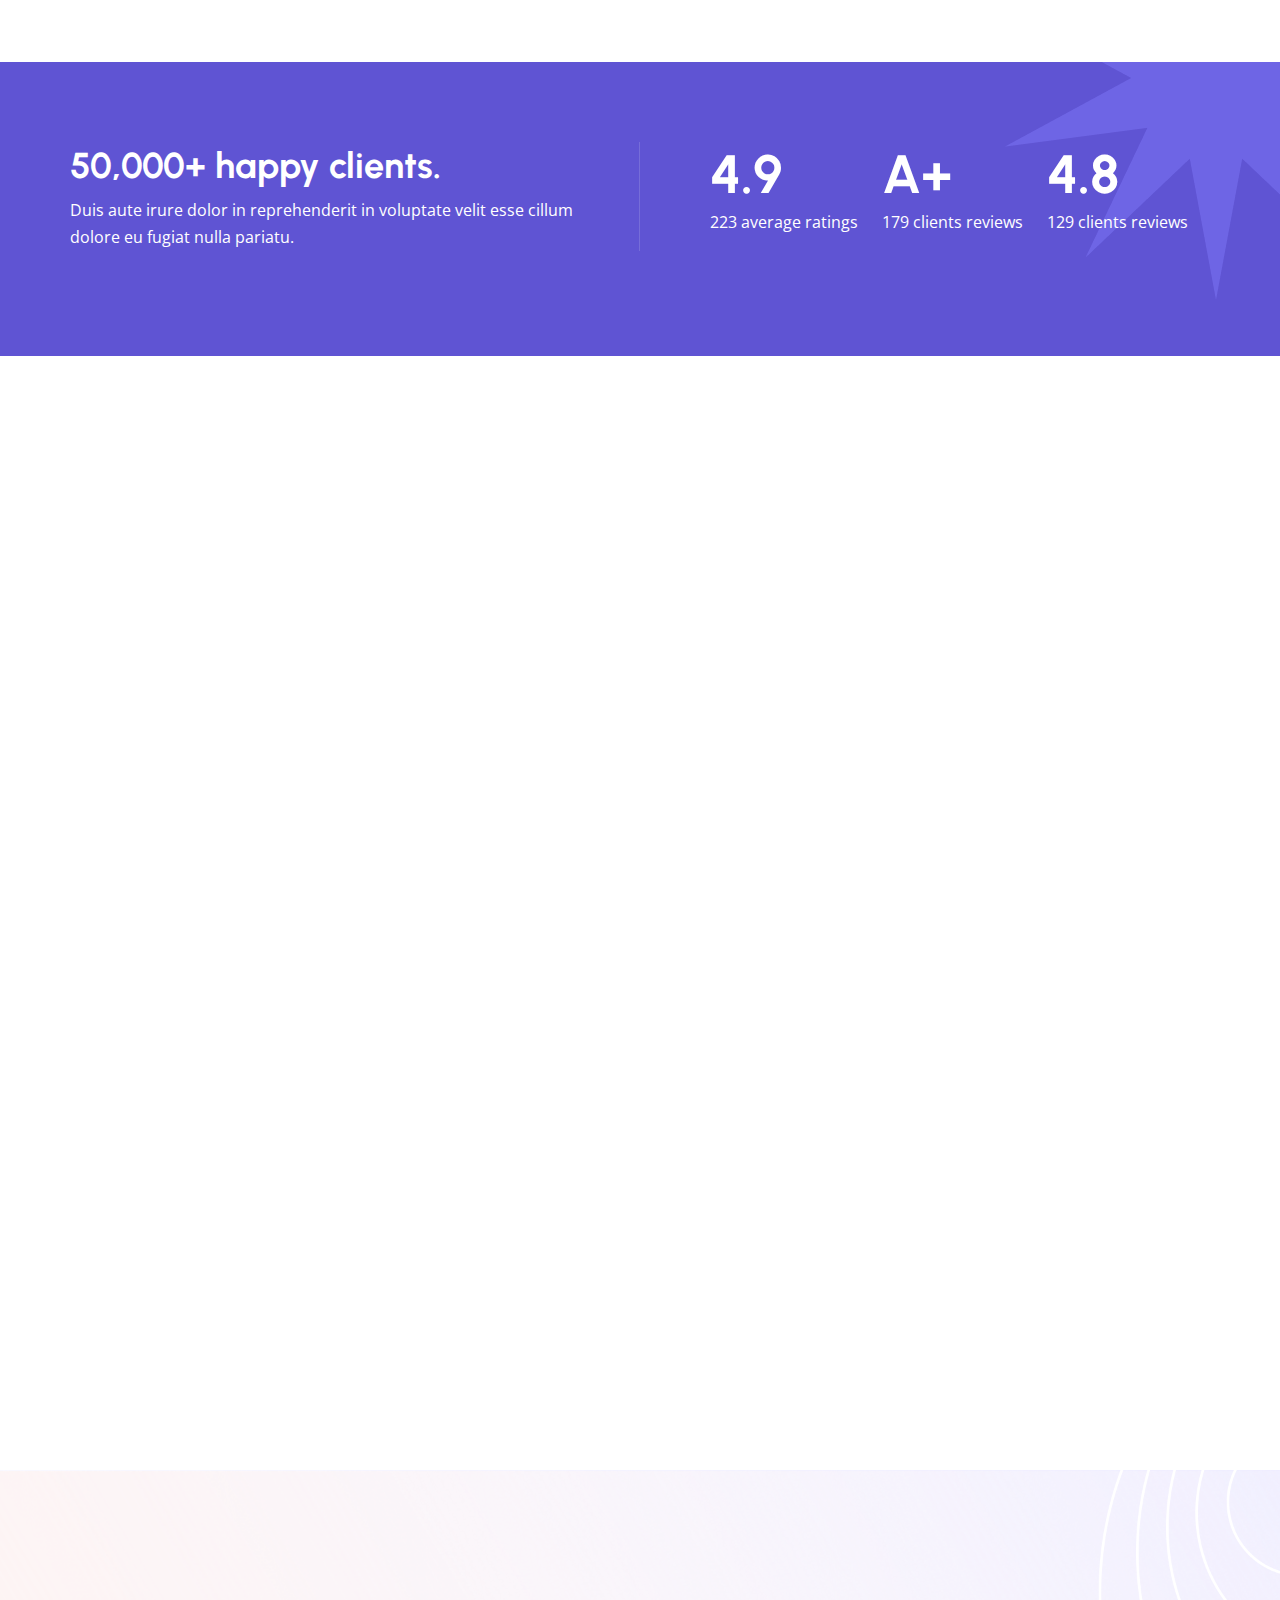
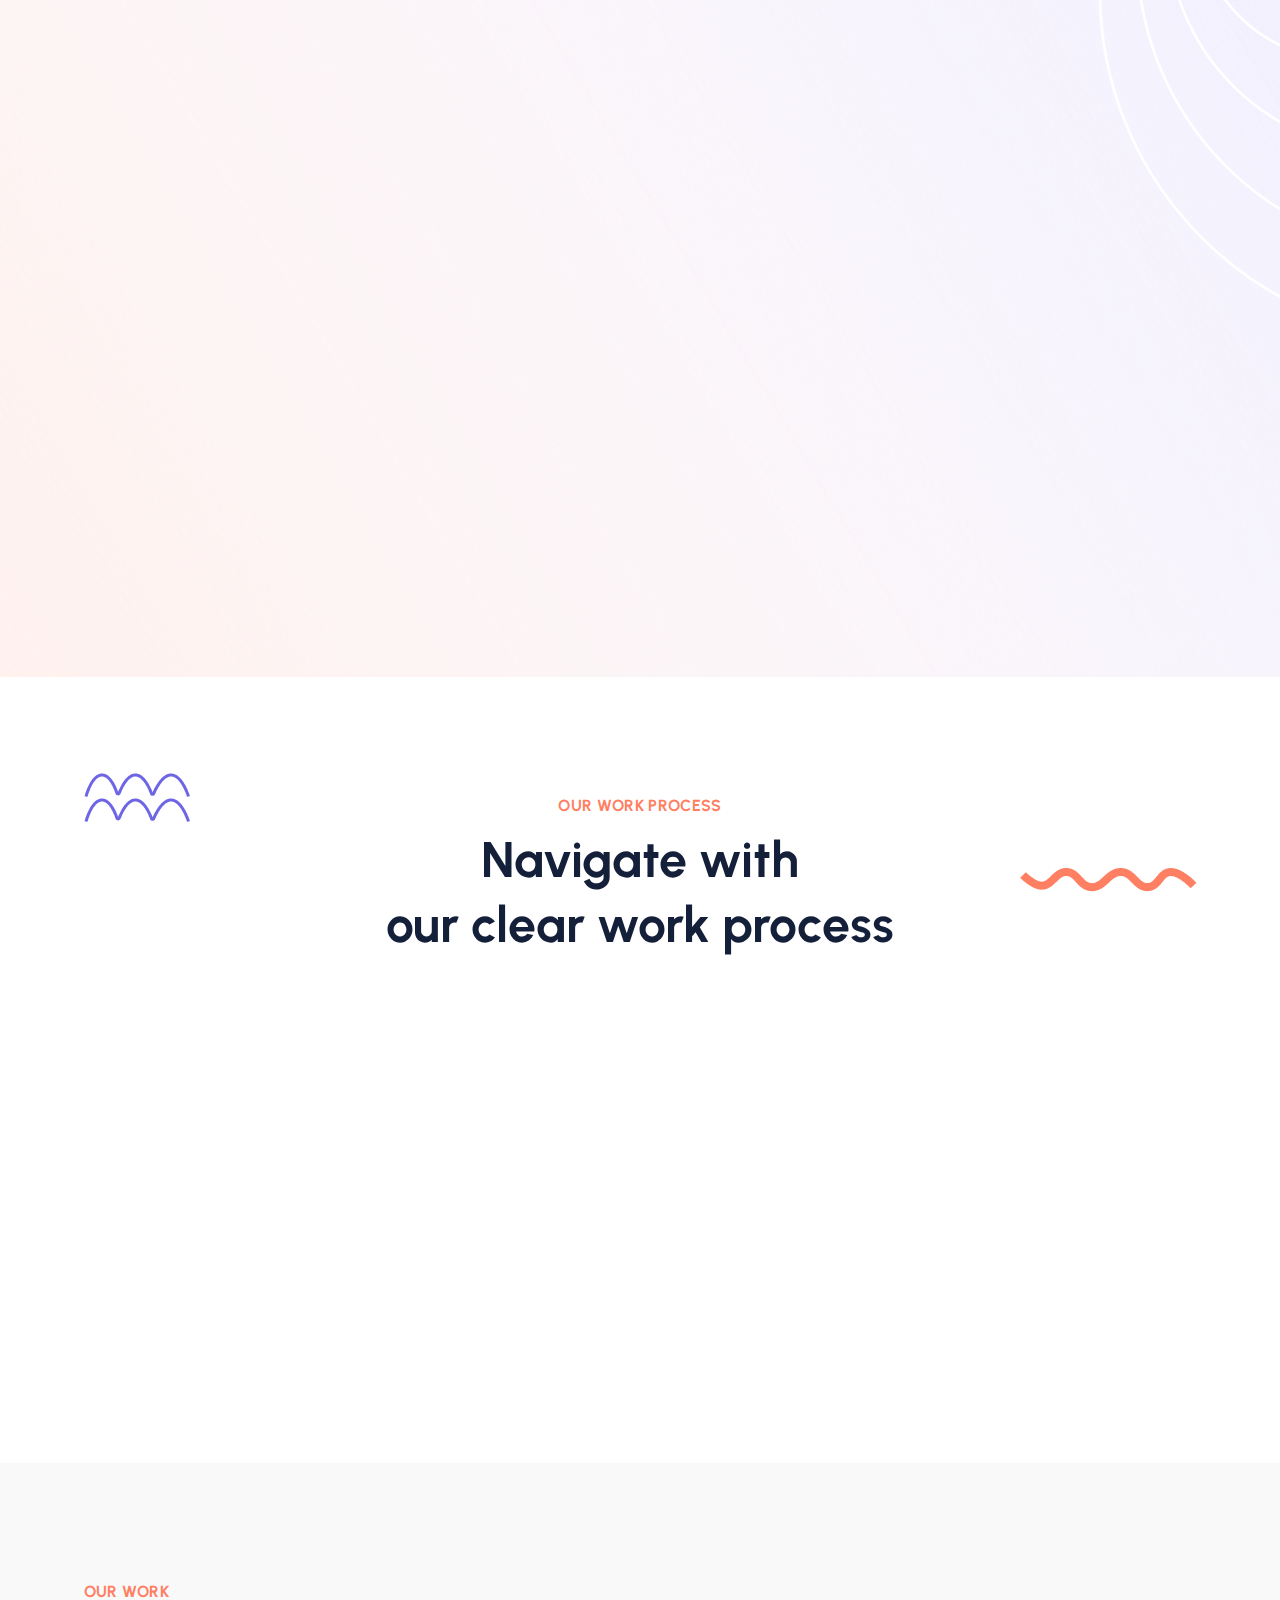
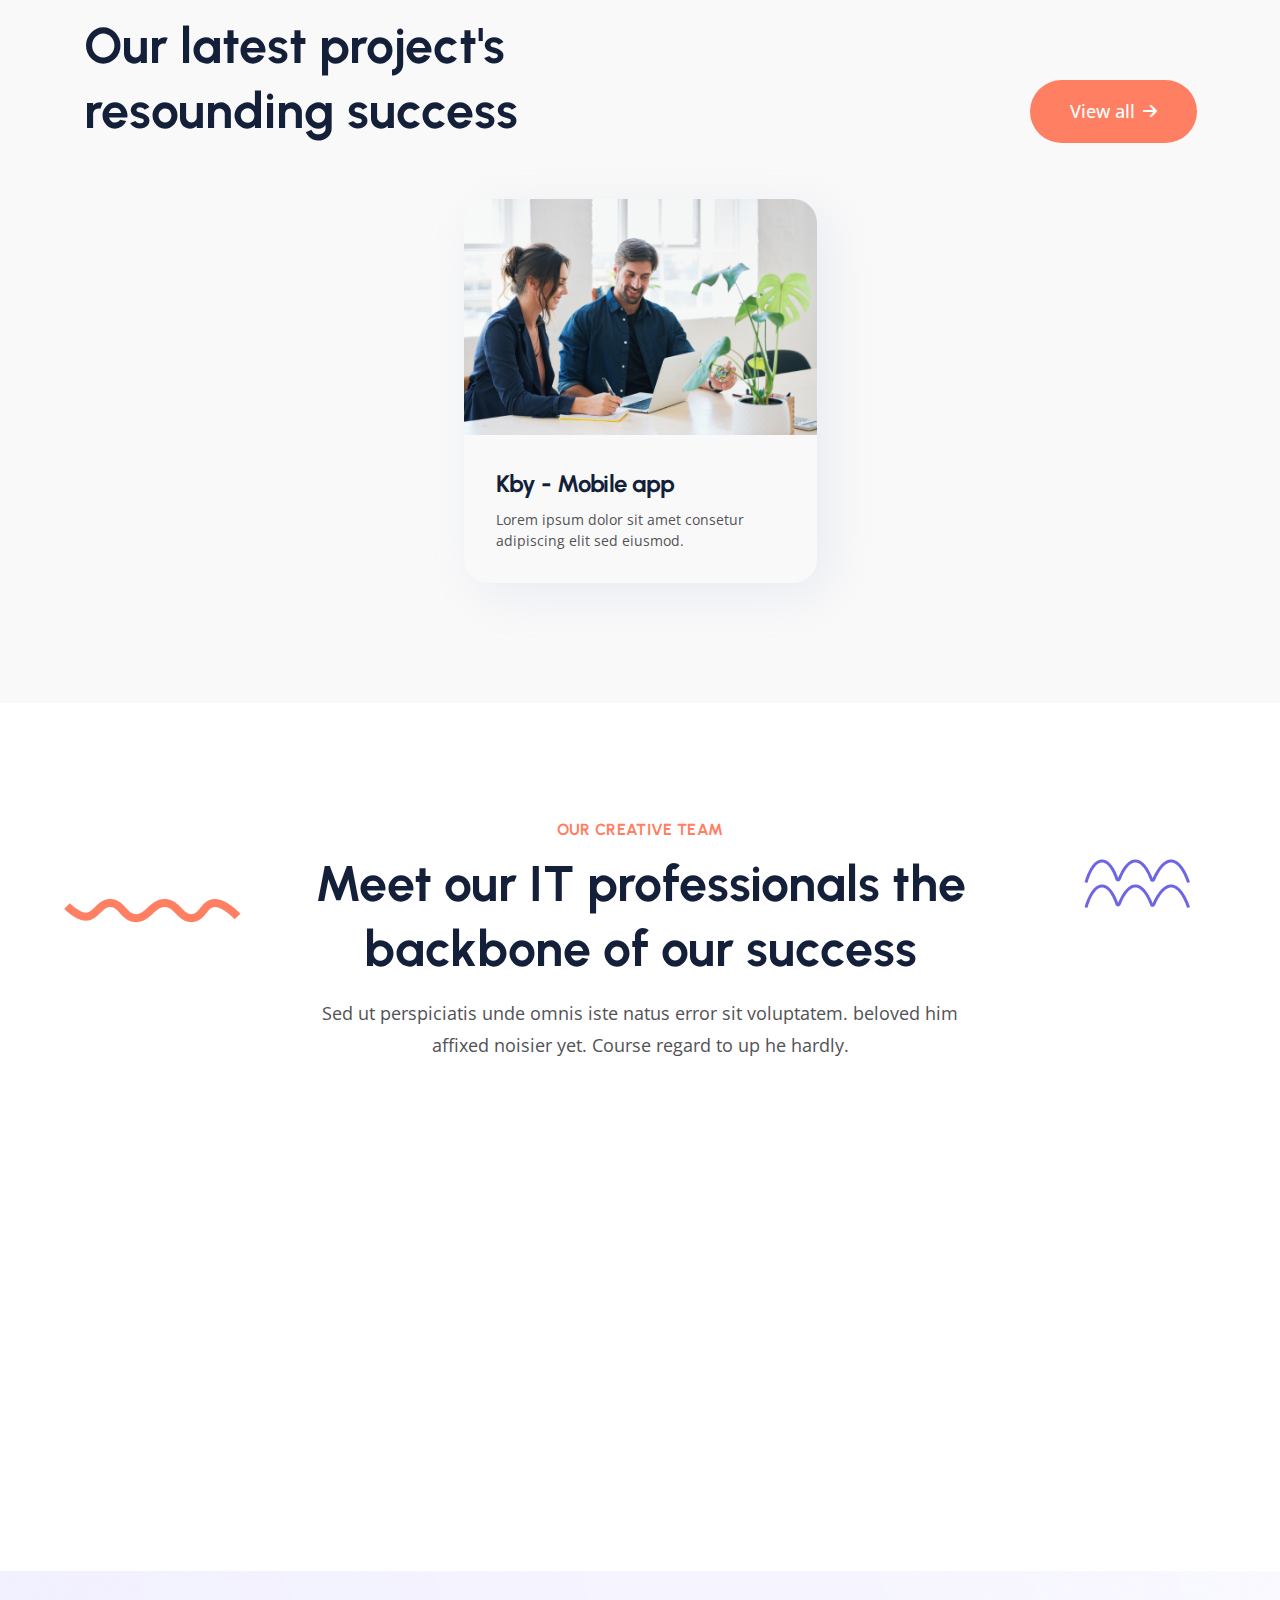
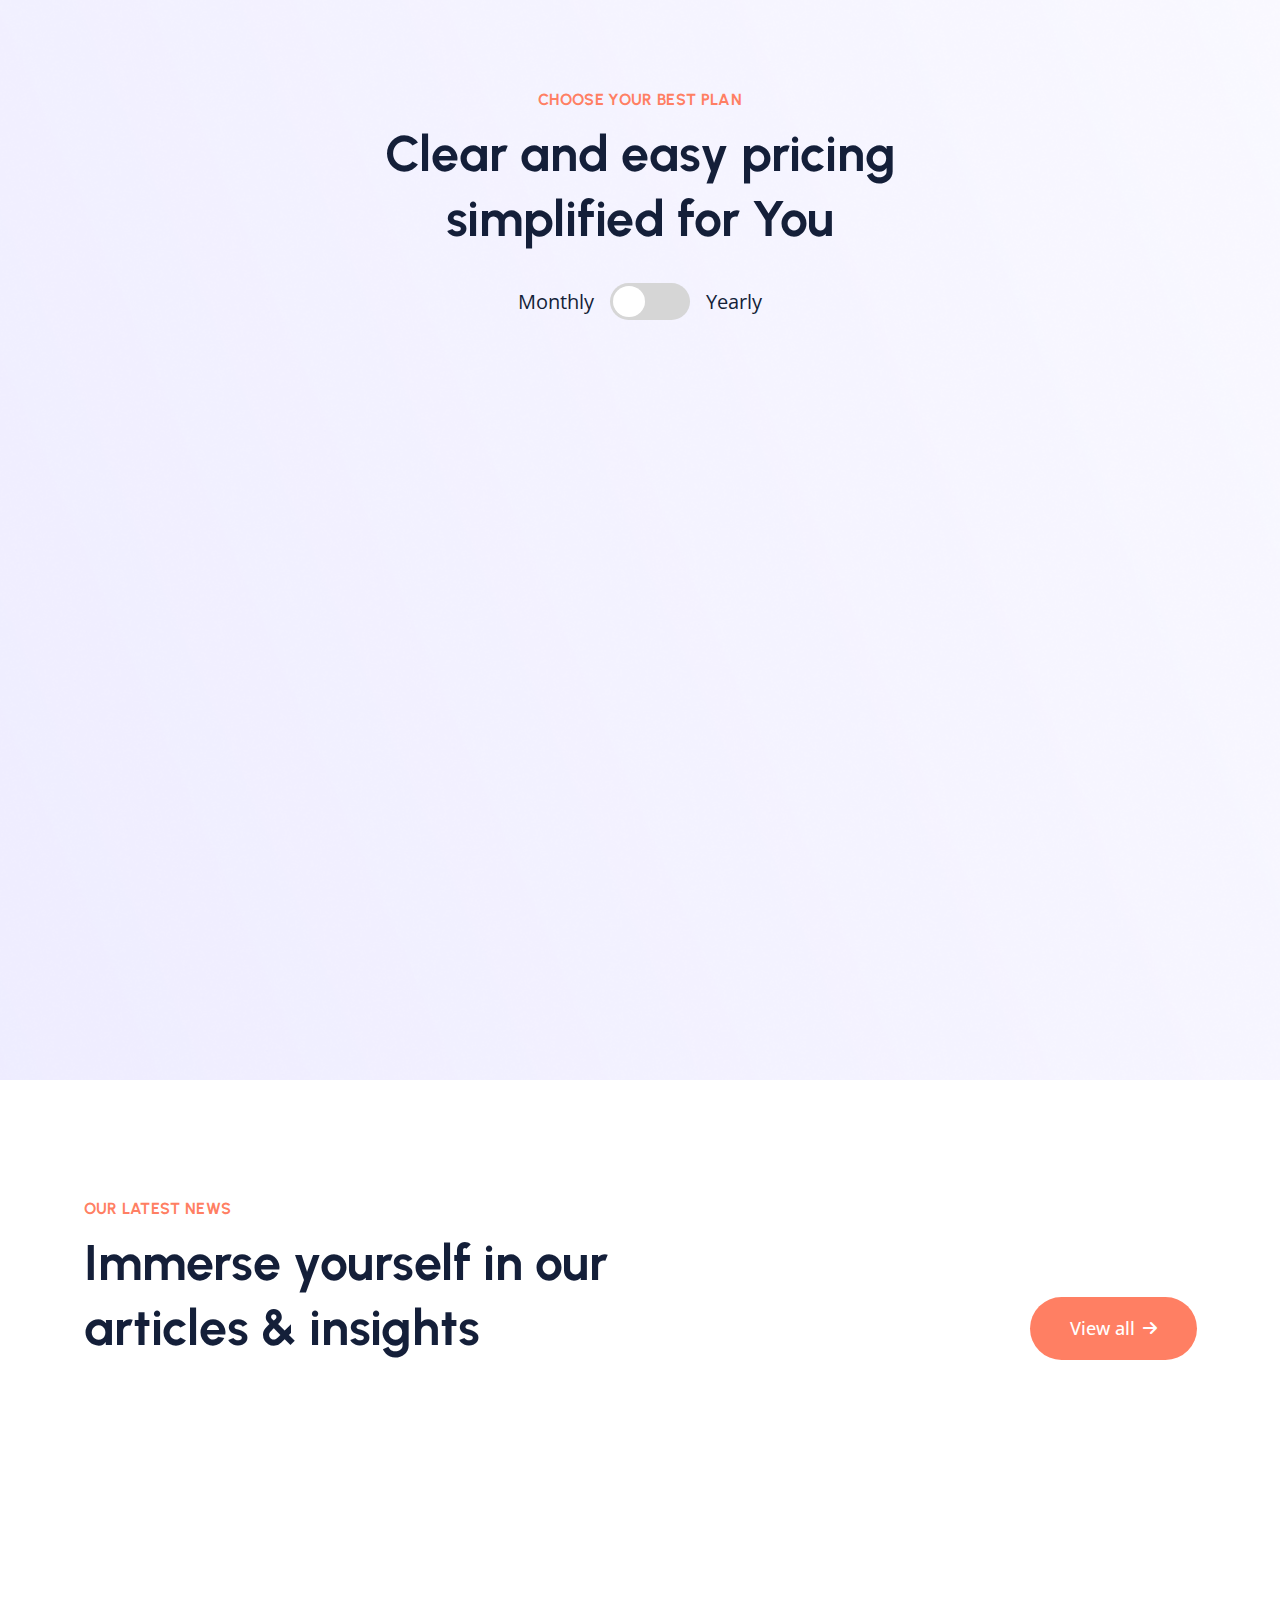
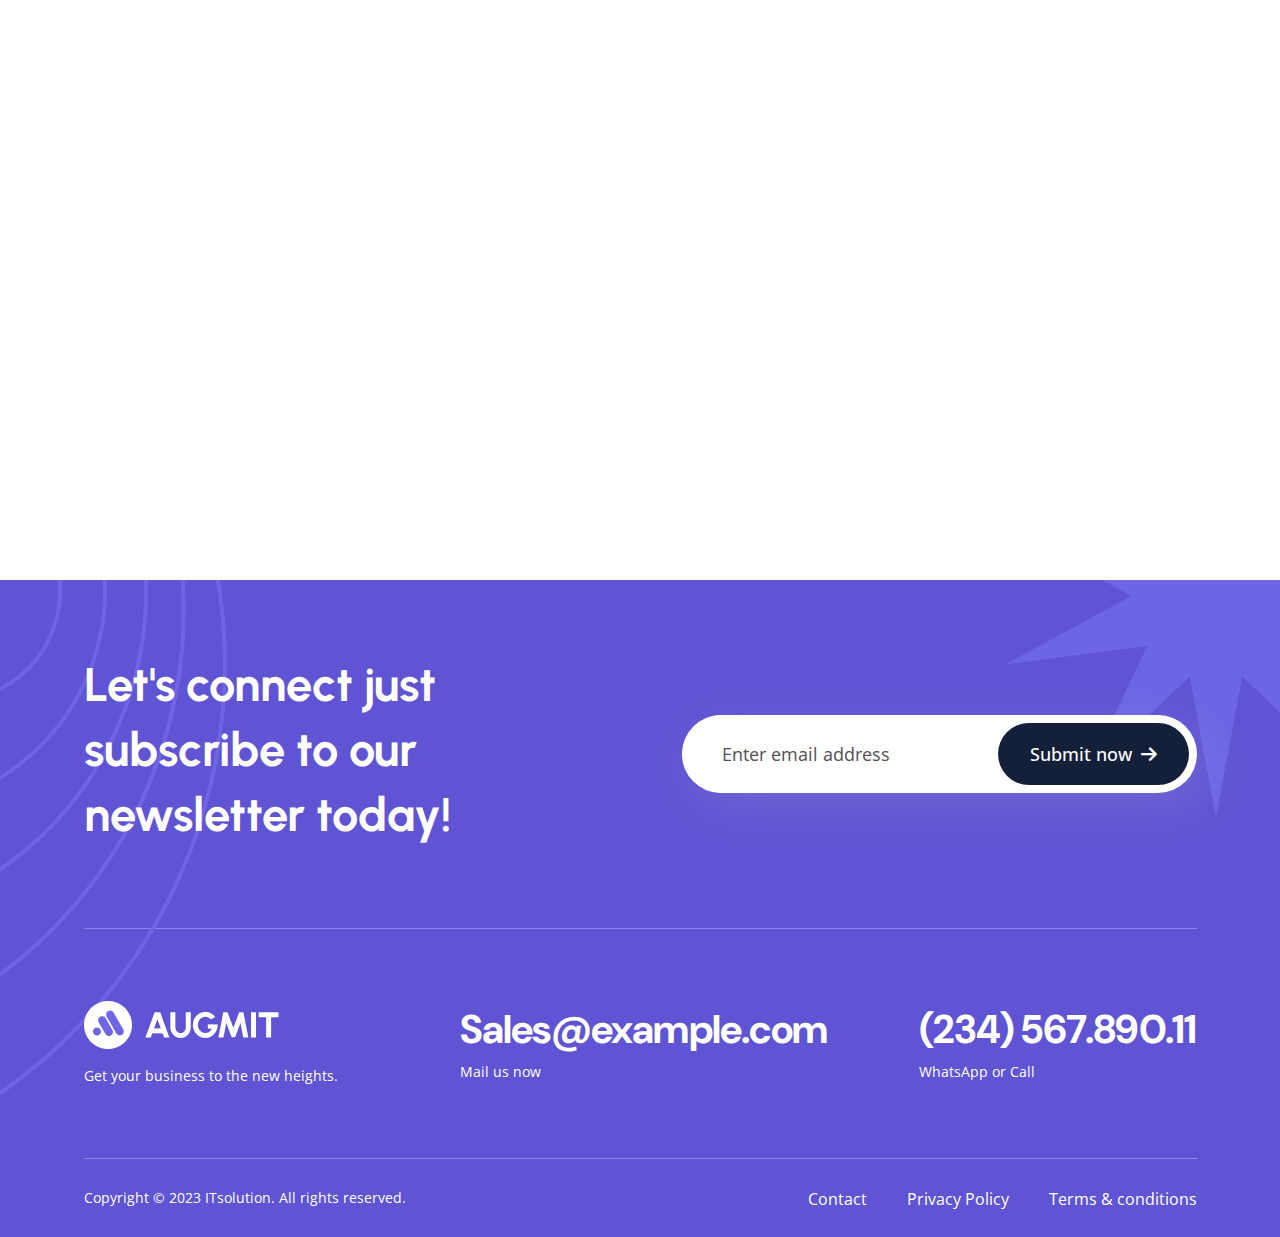
==== commit a6ea48bb: "fix: all h5,h6 same-class heading-five,heading-siz" ====
--- a/index.html
+++ b/index.html
@@ -135,7 +135,7 @@
                 <div class="mobile-nav-menu"></div>
                 <div class="menu-sidebar-content">
                     <div class="menu-sidebar-single-widget">
-                        <h5 class="menu-sidebar-title">Contact Info</h5>
+                        <h5 class="menu-sidebar-title heading-five">Contact Info</h5>
                         <div class="header-contact-info">
                             <span><i class="fa-solid fa-location-dot"></i>20, Bordeshi, New York, US</span>
                             <span><a href="mailto:hello@hivency.com"><i
@@ -989,7 +989,7 @@
                                     <img src="images/meta/image.jpg" alt="meta-user">
                                 </div>
                                 <div class="meta-user-content">
-                                    <h6 class="user">
+                                    <h6 class="user heading-six">
                                         <a href="#"> Arlene McCoy </a>
                                     </h6>
                                     <p class="date desc">January 3, 2023</p>
@@ -1020,7 +1020,7 @@
                                         <img src="images/meta/image-6.jpg" alt="meta-user">
                                     </div>
                                     <div class="meta-user-content">
-                                        <h6 class="user">
+                                        <h6 class="user heading-six">
                                             <a href="#">Theresa Webb</a>
                                         </h6>
                                         <p class="desc">January 3, 2023</p>
@@ -1048,7 +1048,7 @@
                                         <img src="images/meta/image-5.jpg" alt="meta-user">
                                     </div>
                                     <div class="meta-user-content">
-                                        <h6 class="user">
+                                        <h6 class="user heading-six">
                                             <a href="#">Flores Juanita</a>
                                         </h6>
                                         <p class="desc">January 3, 2023</p>
